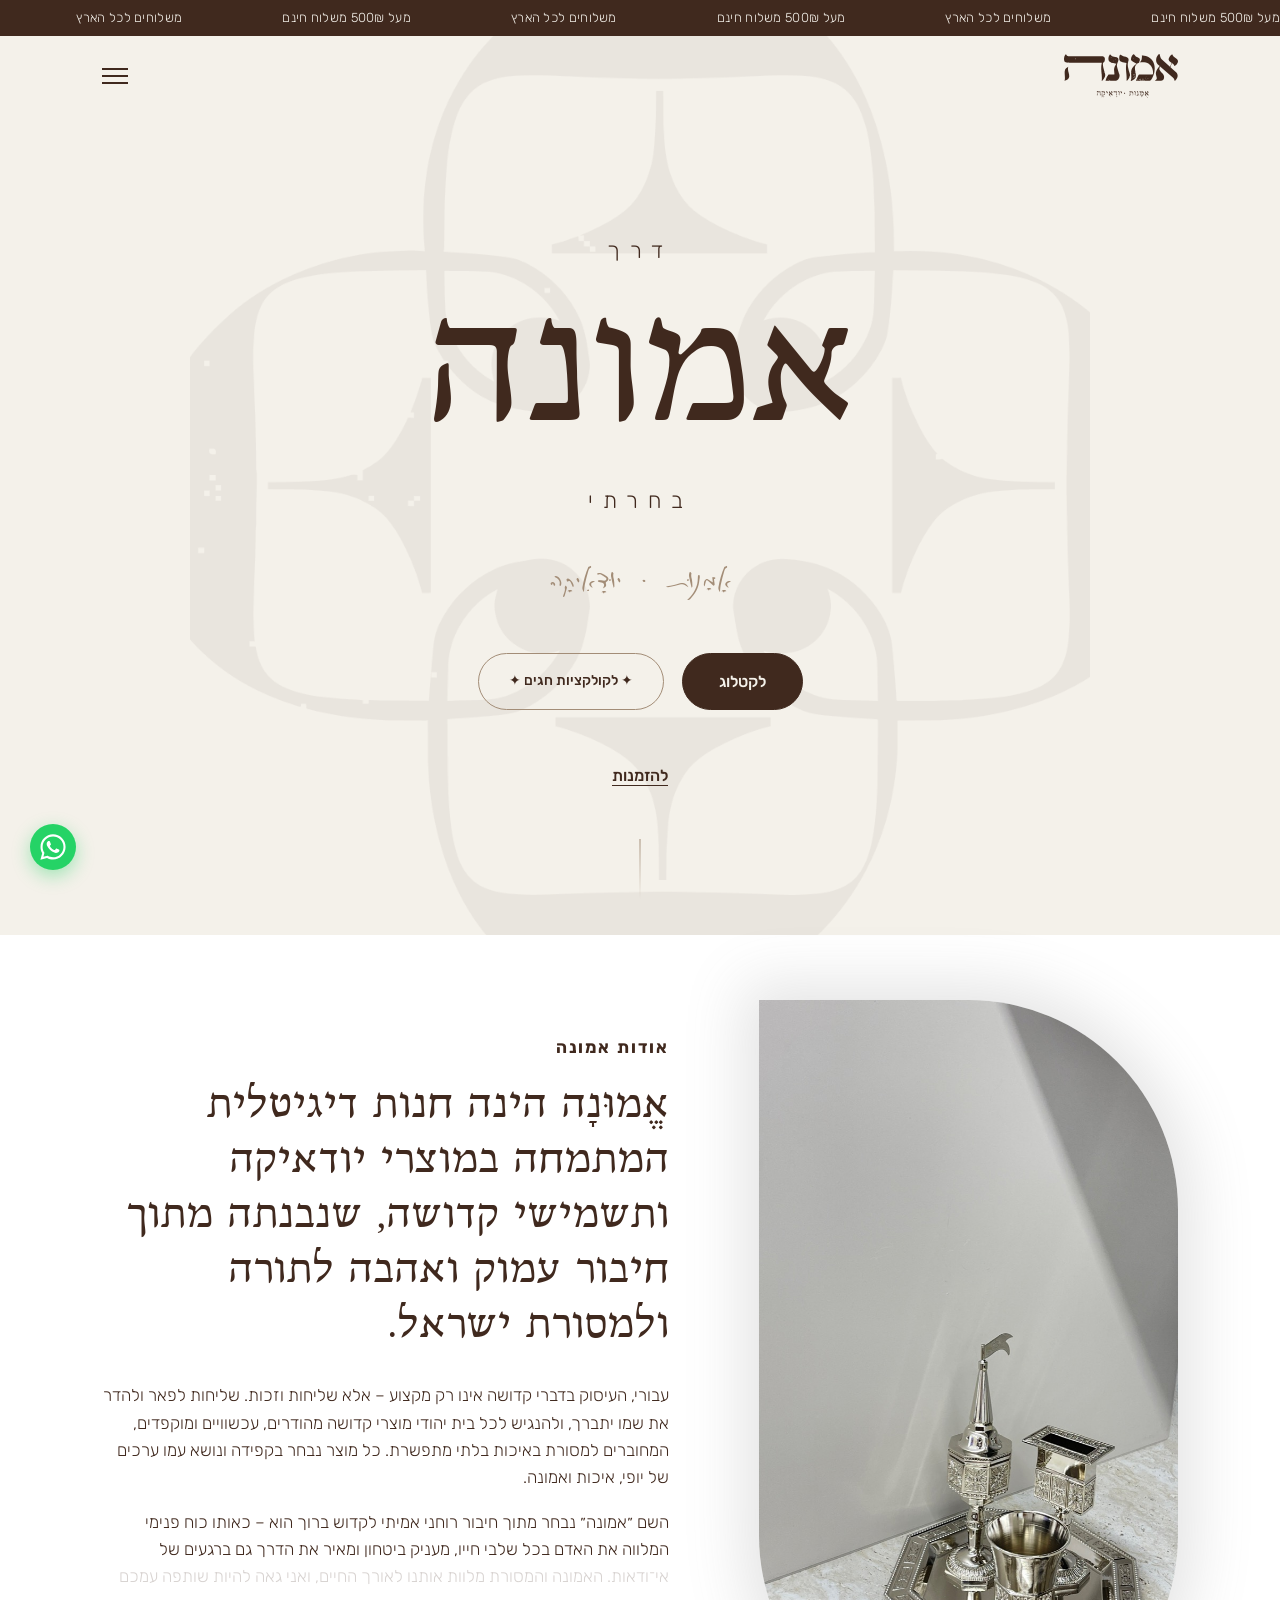
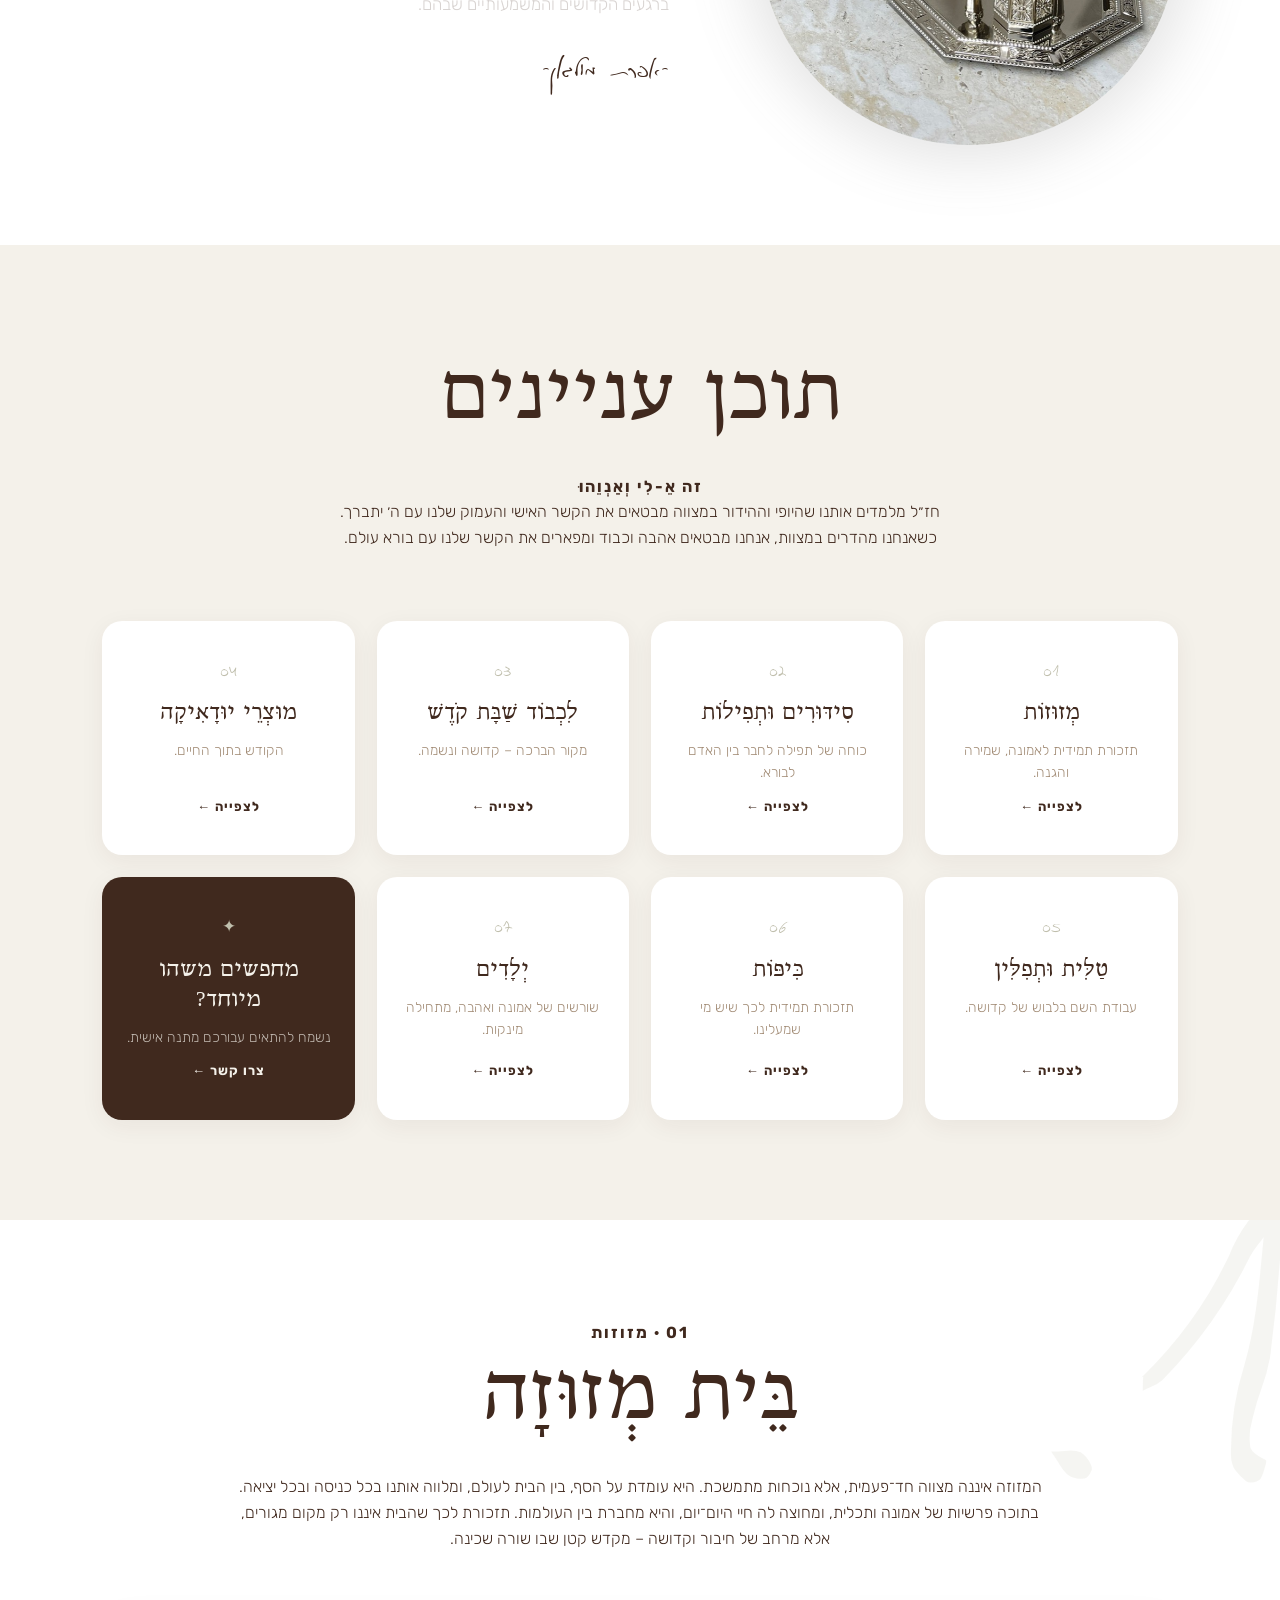
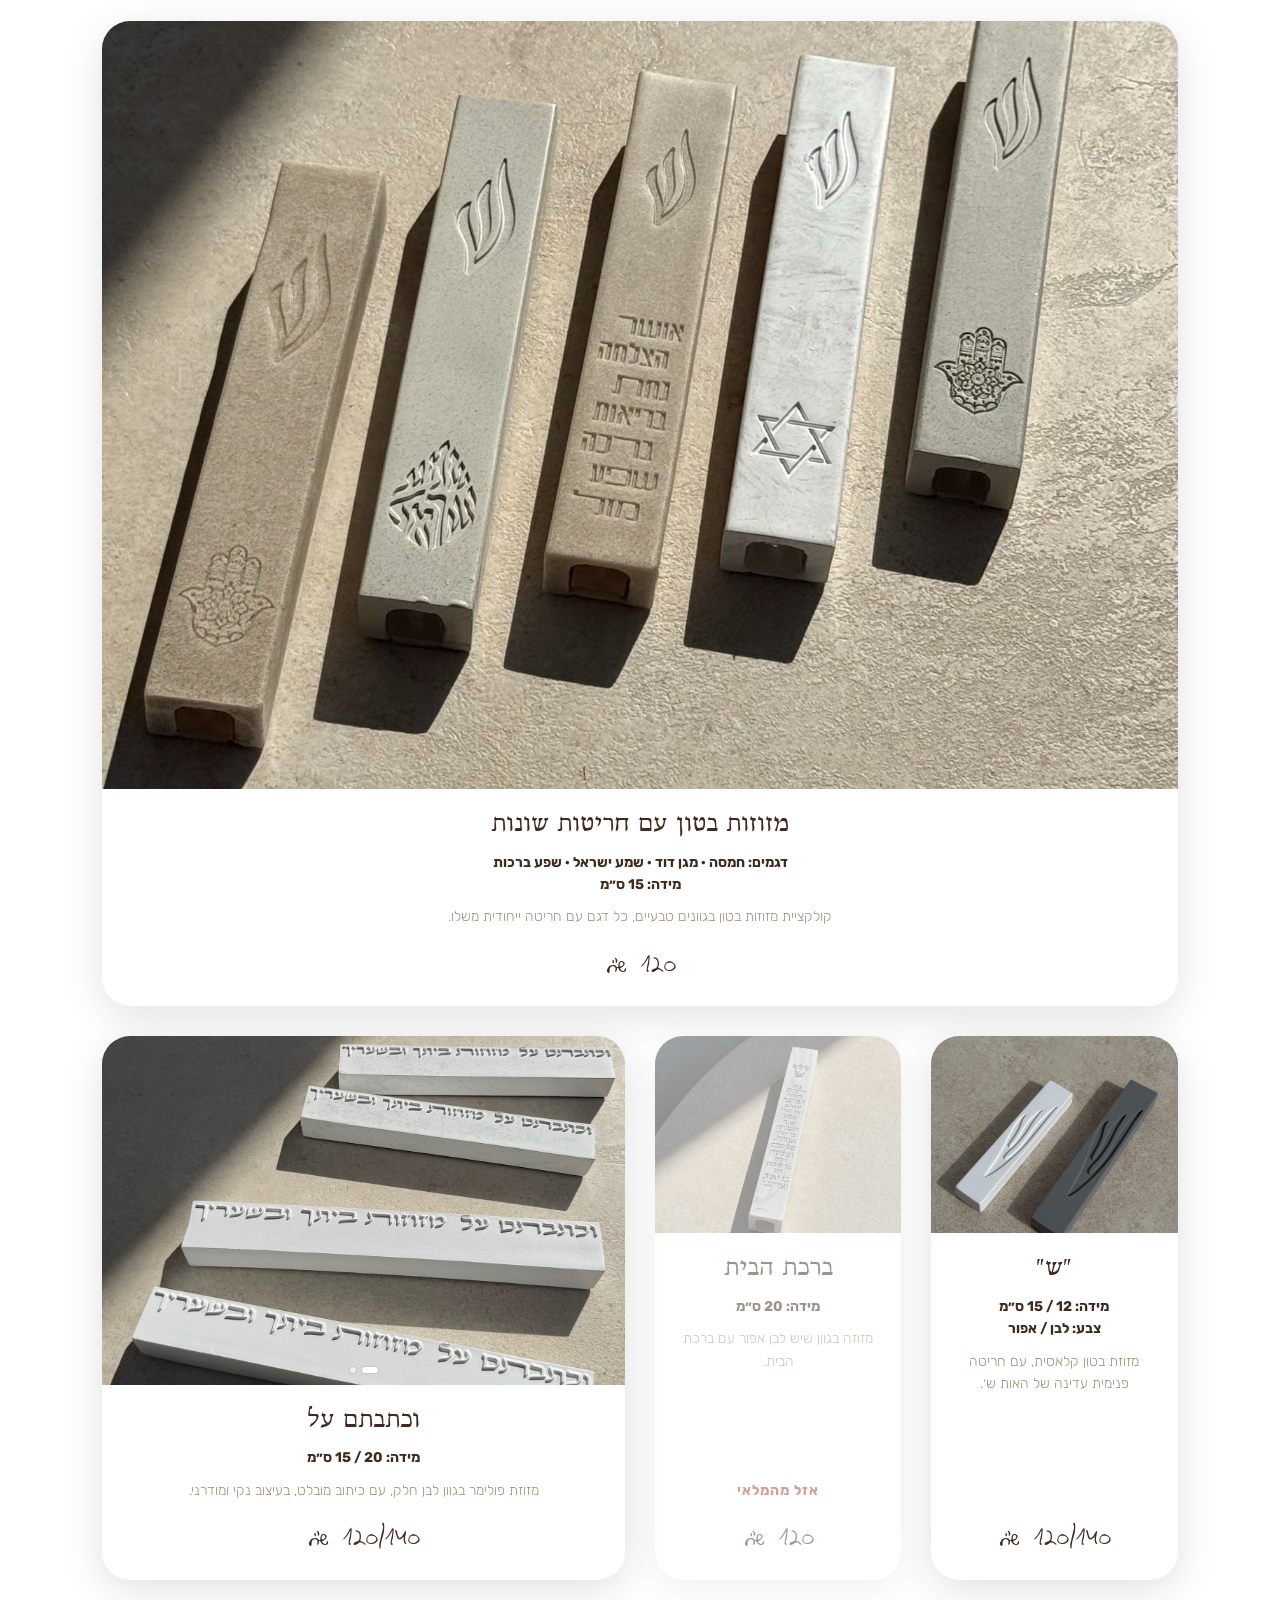
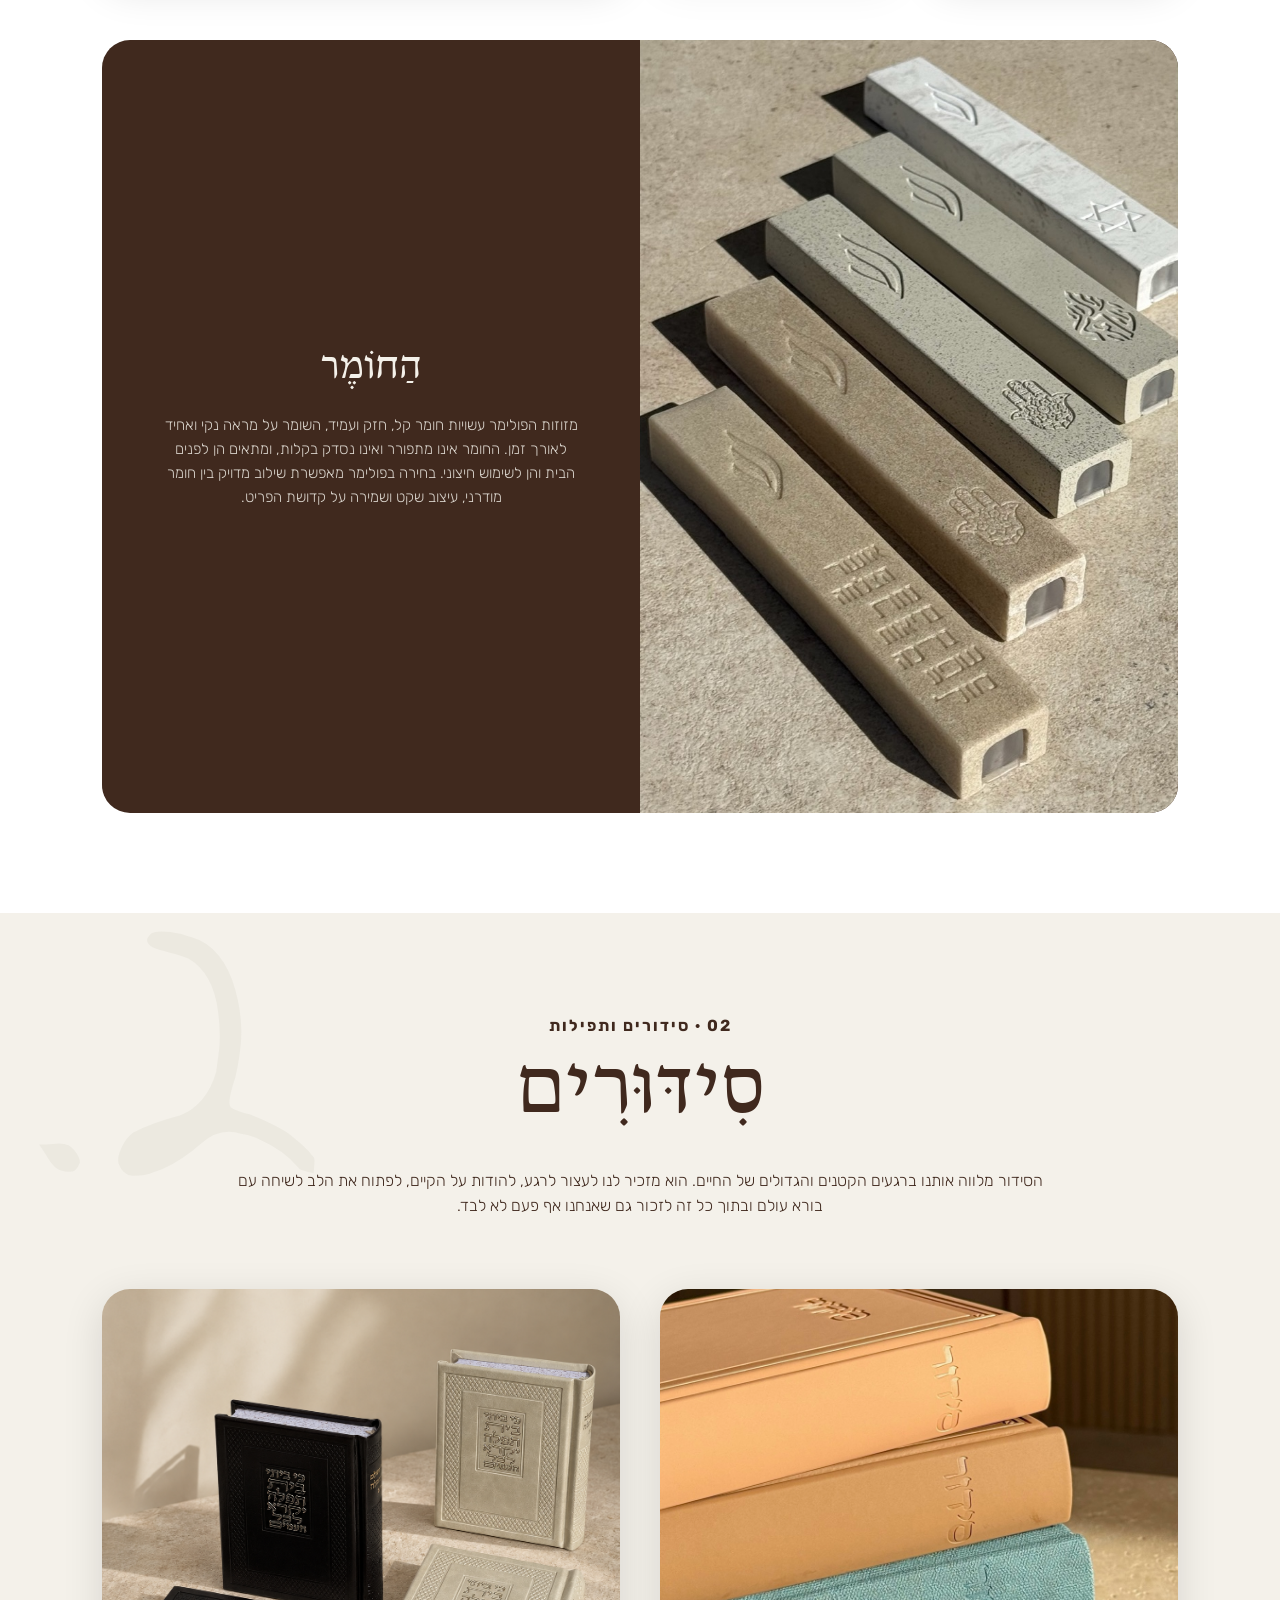
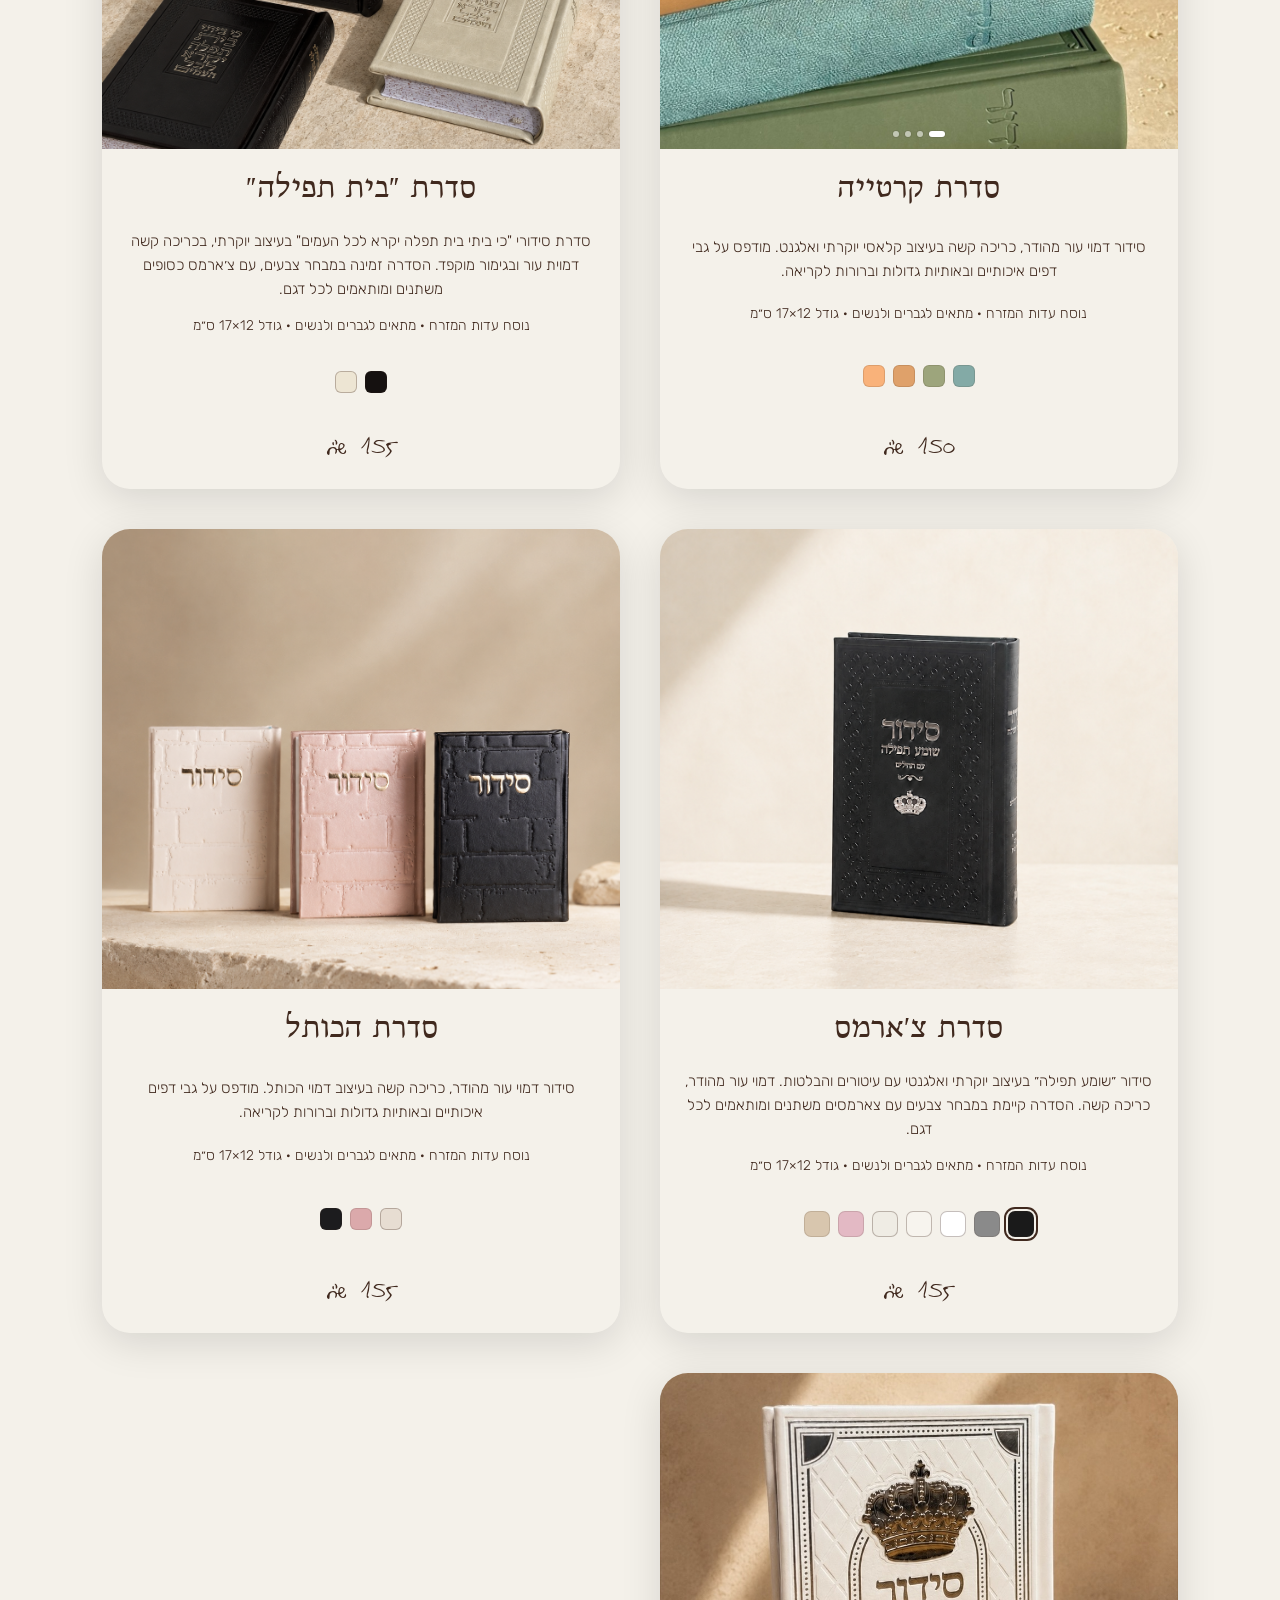
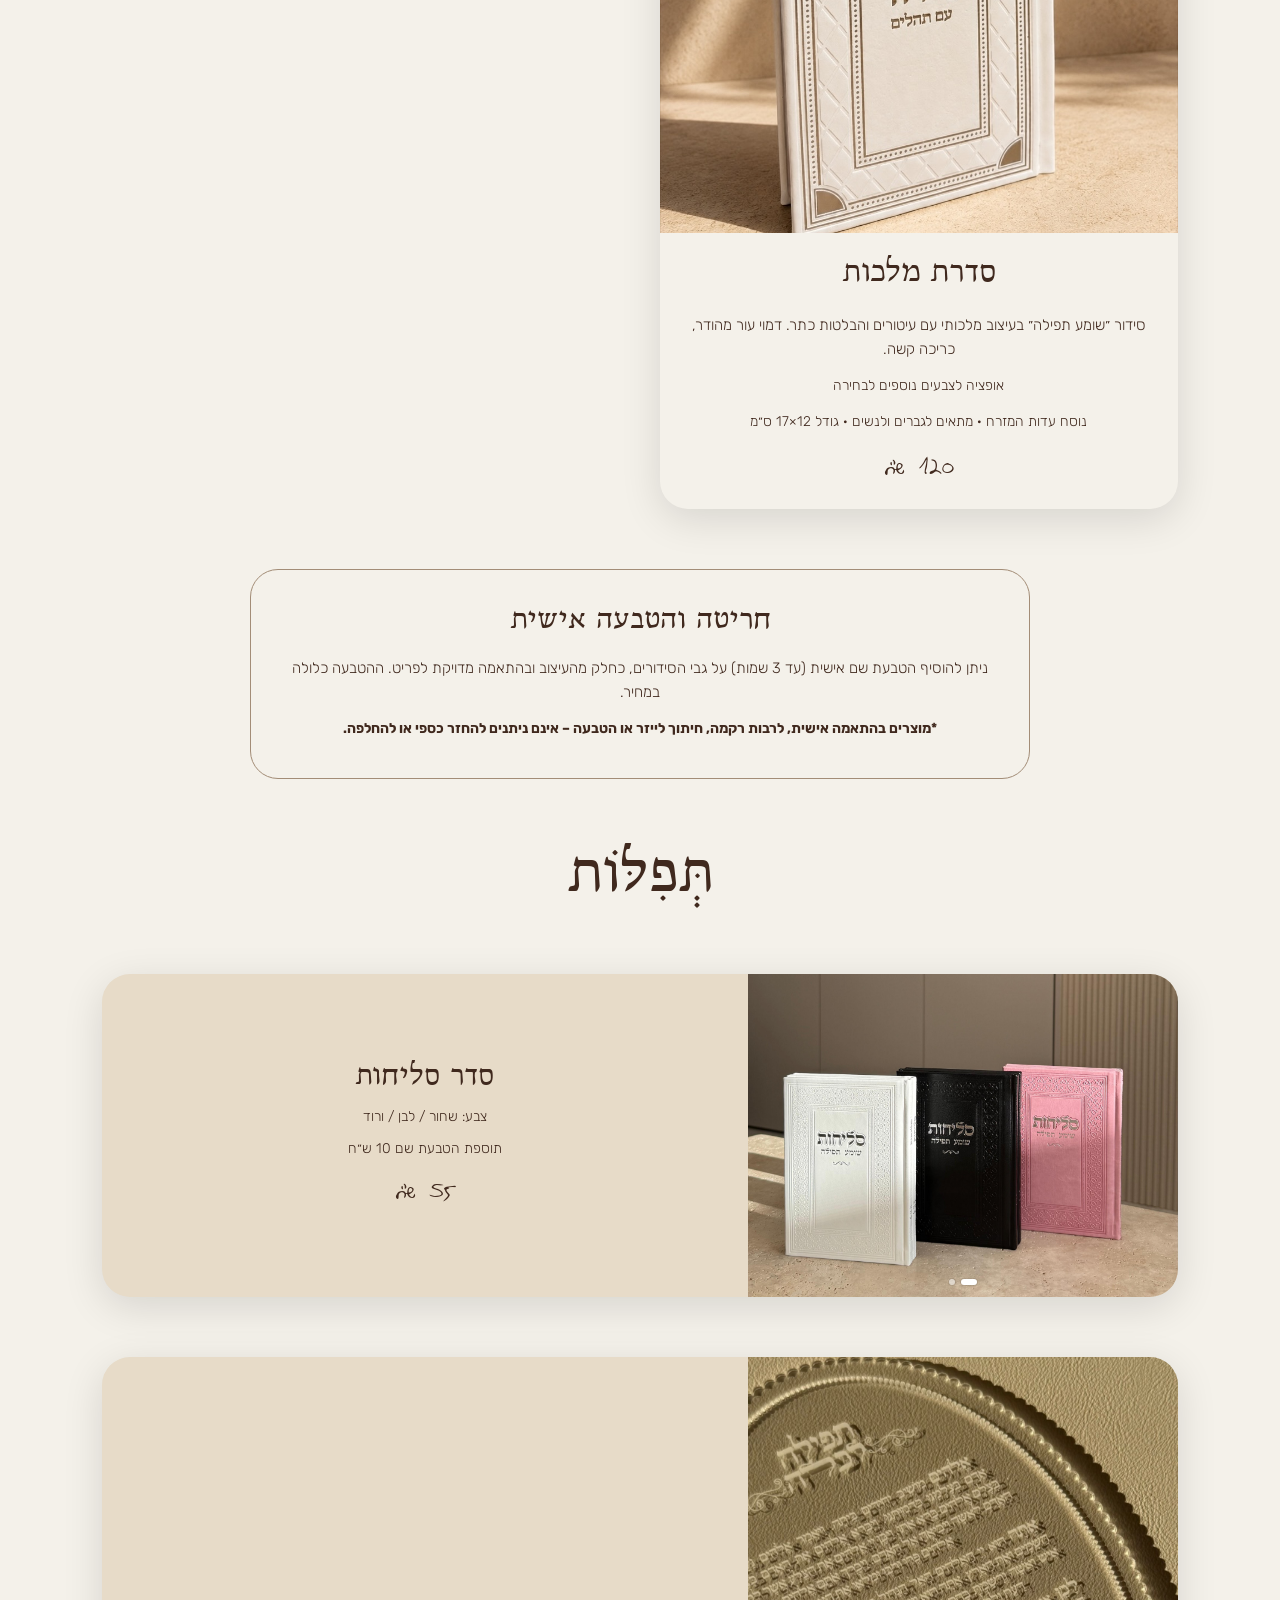
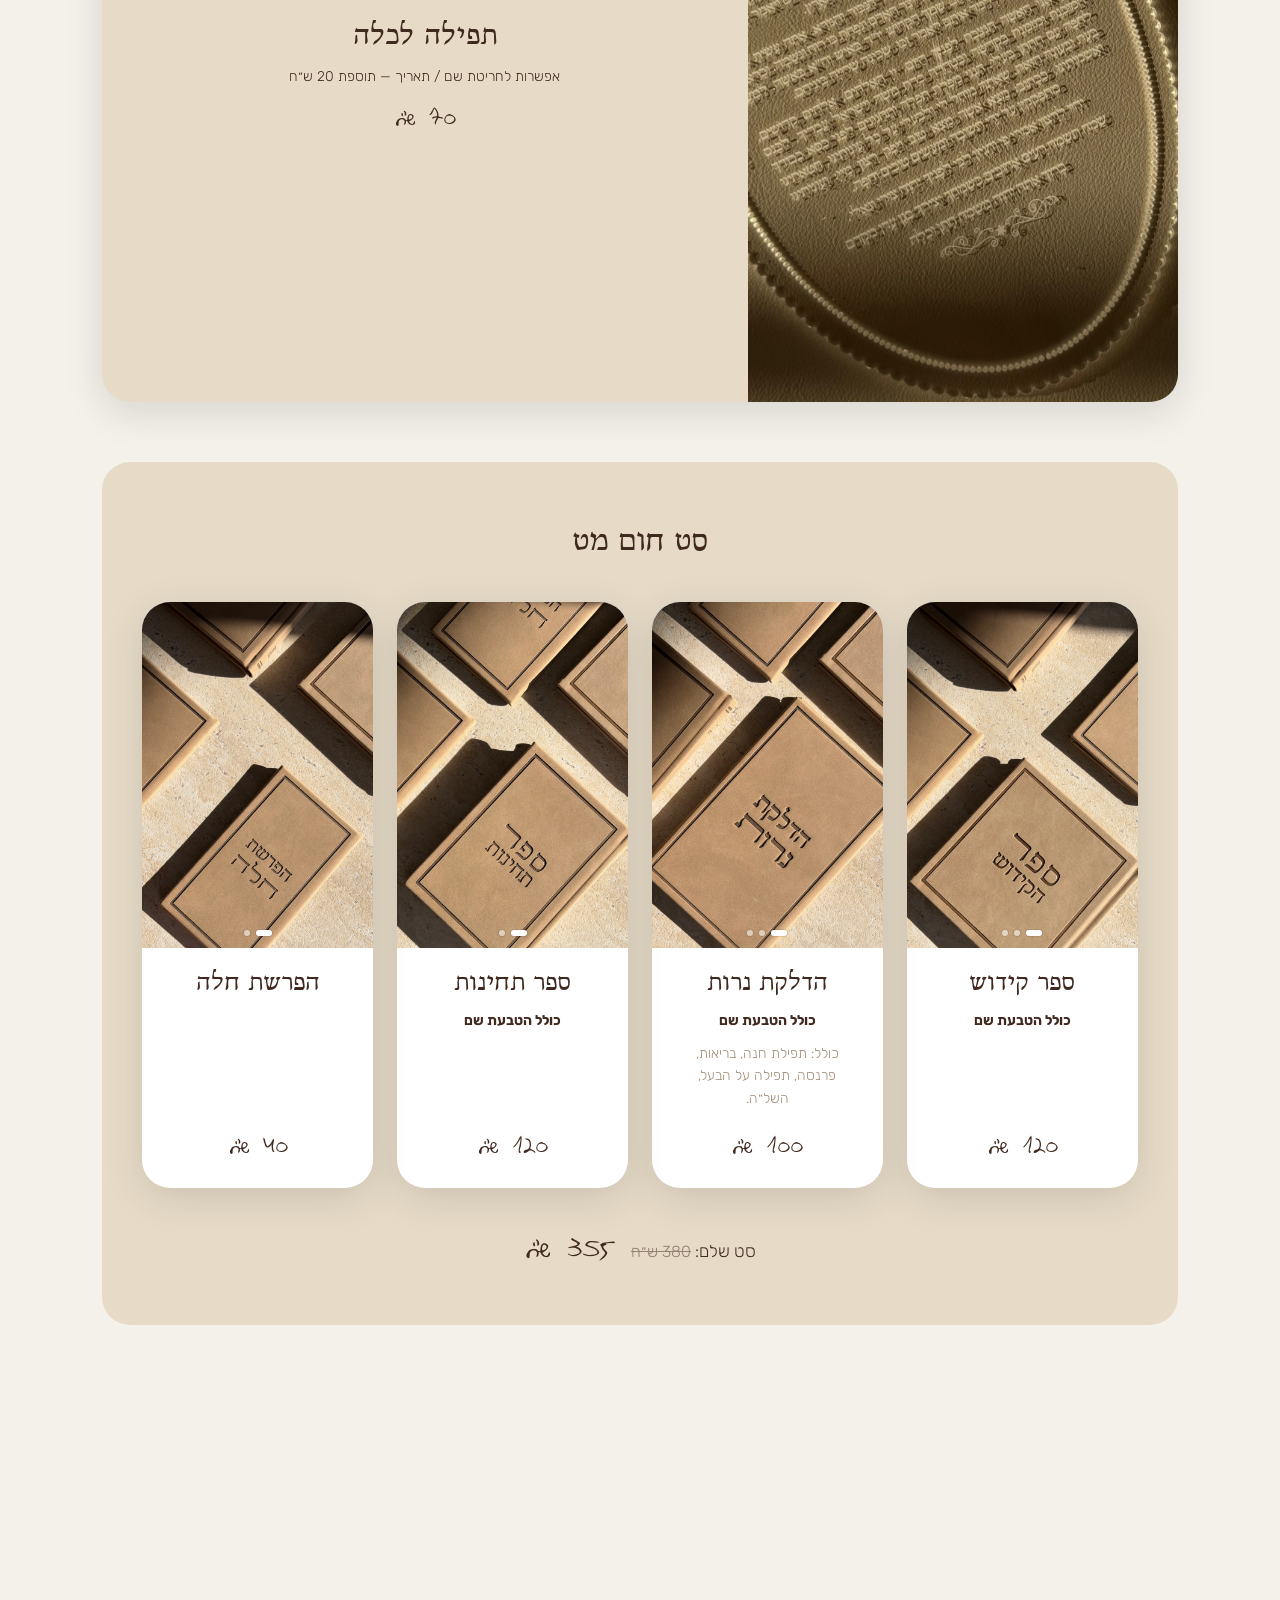
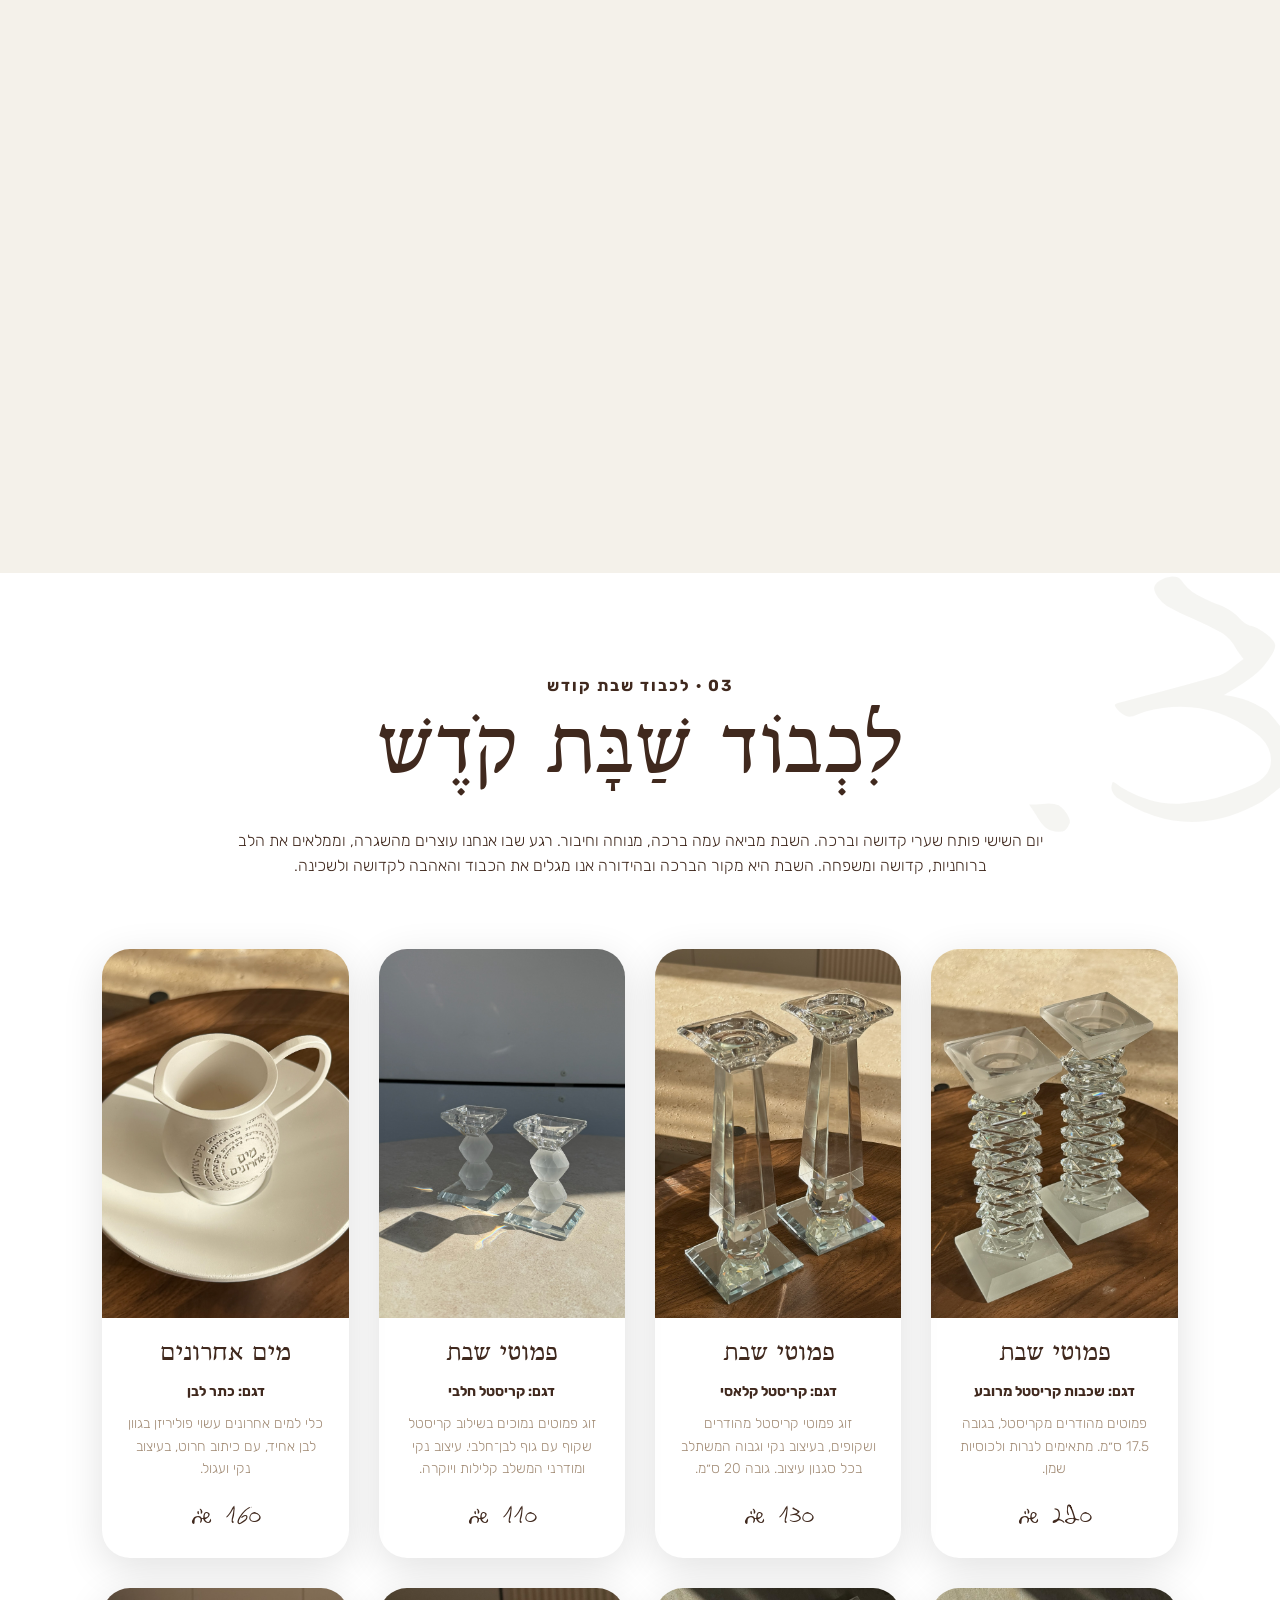
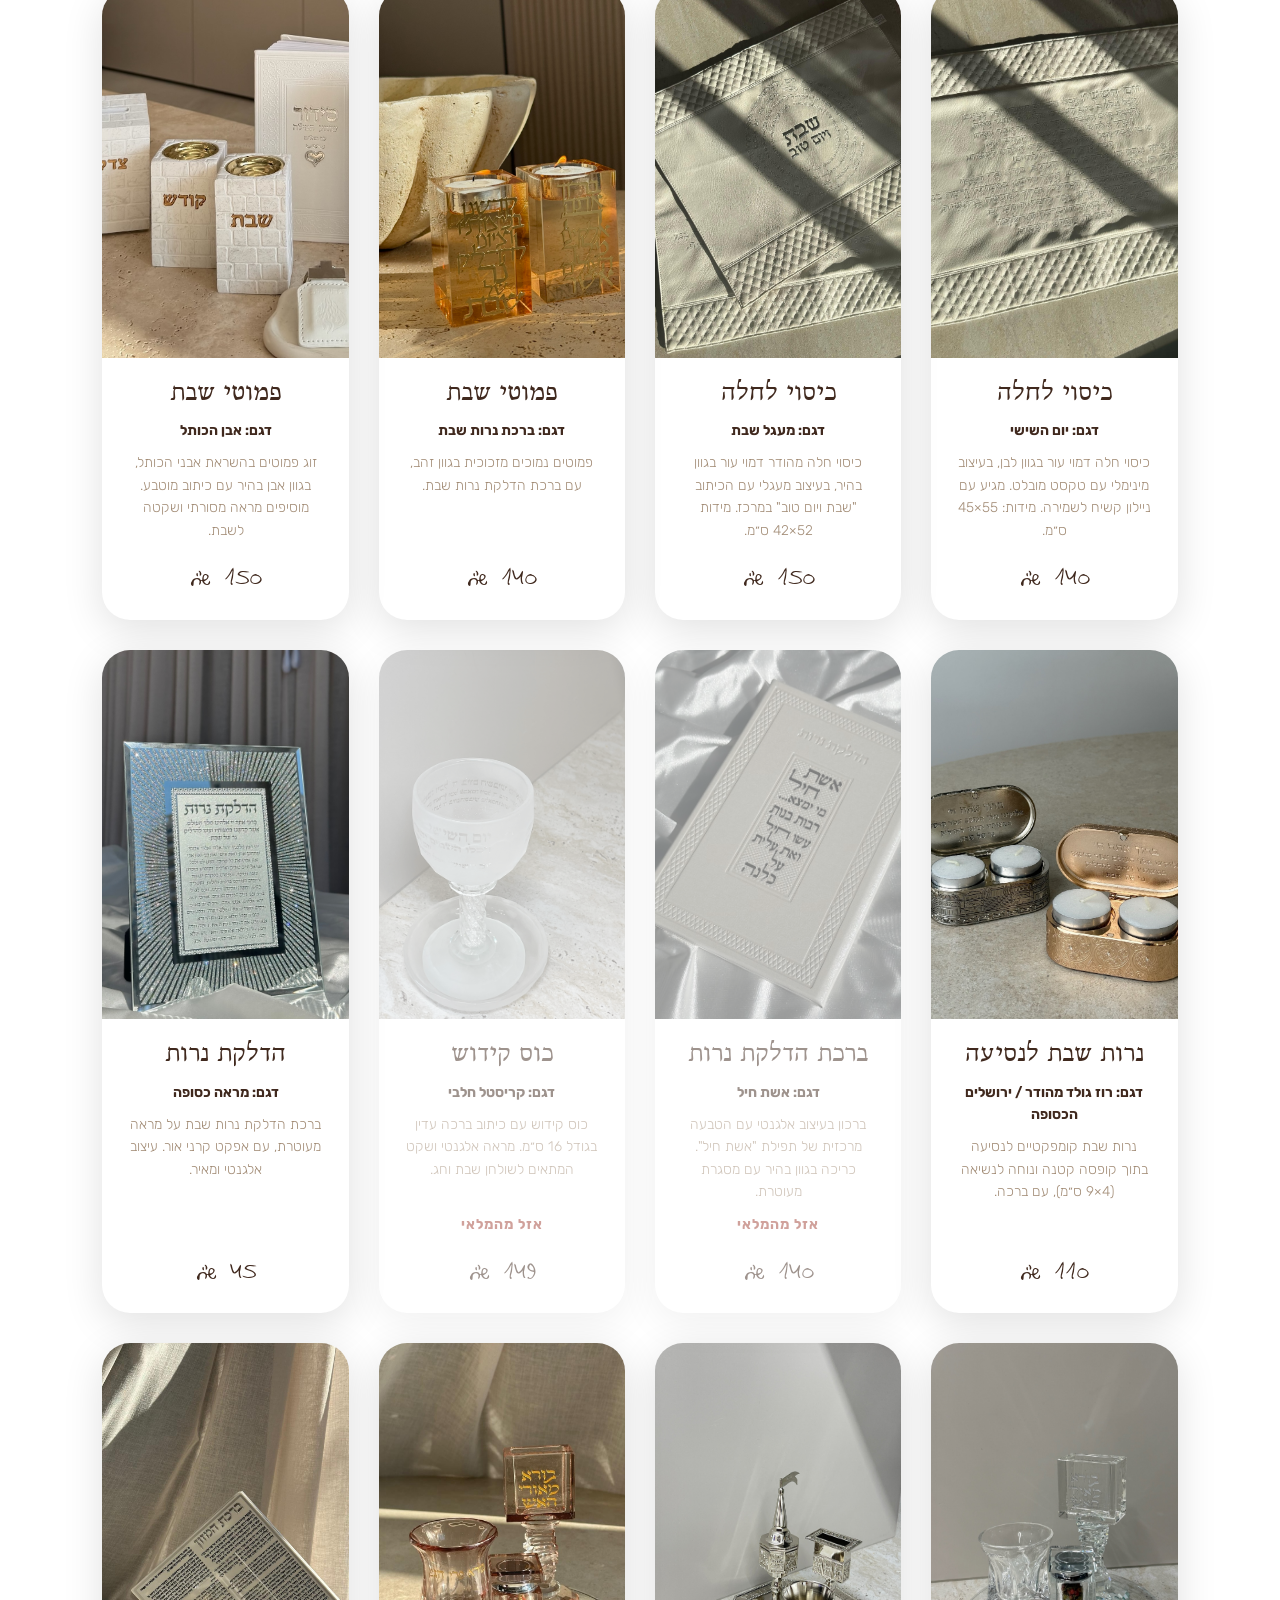
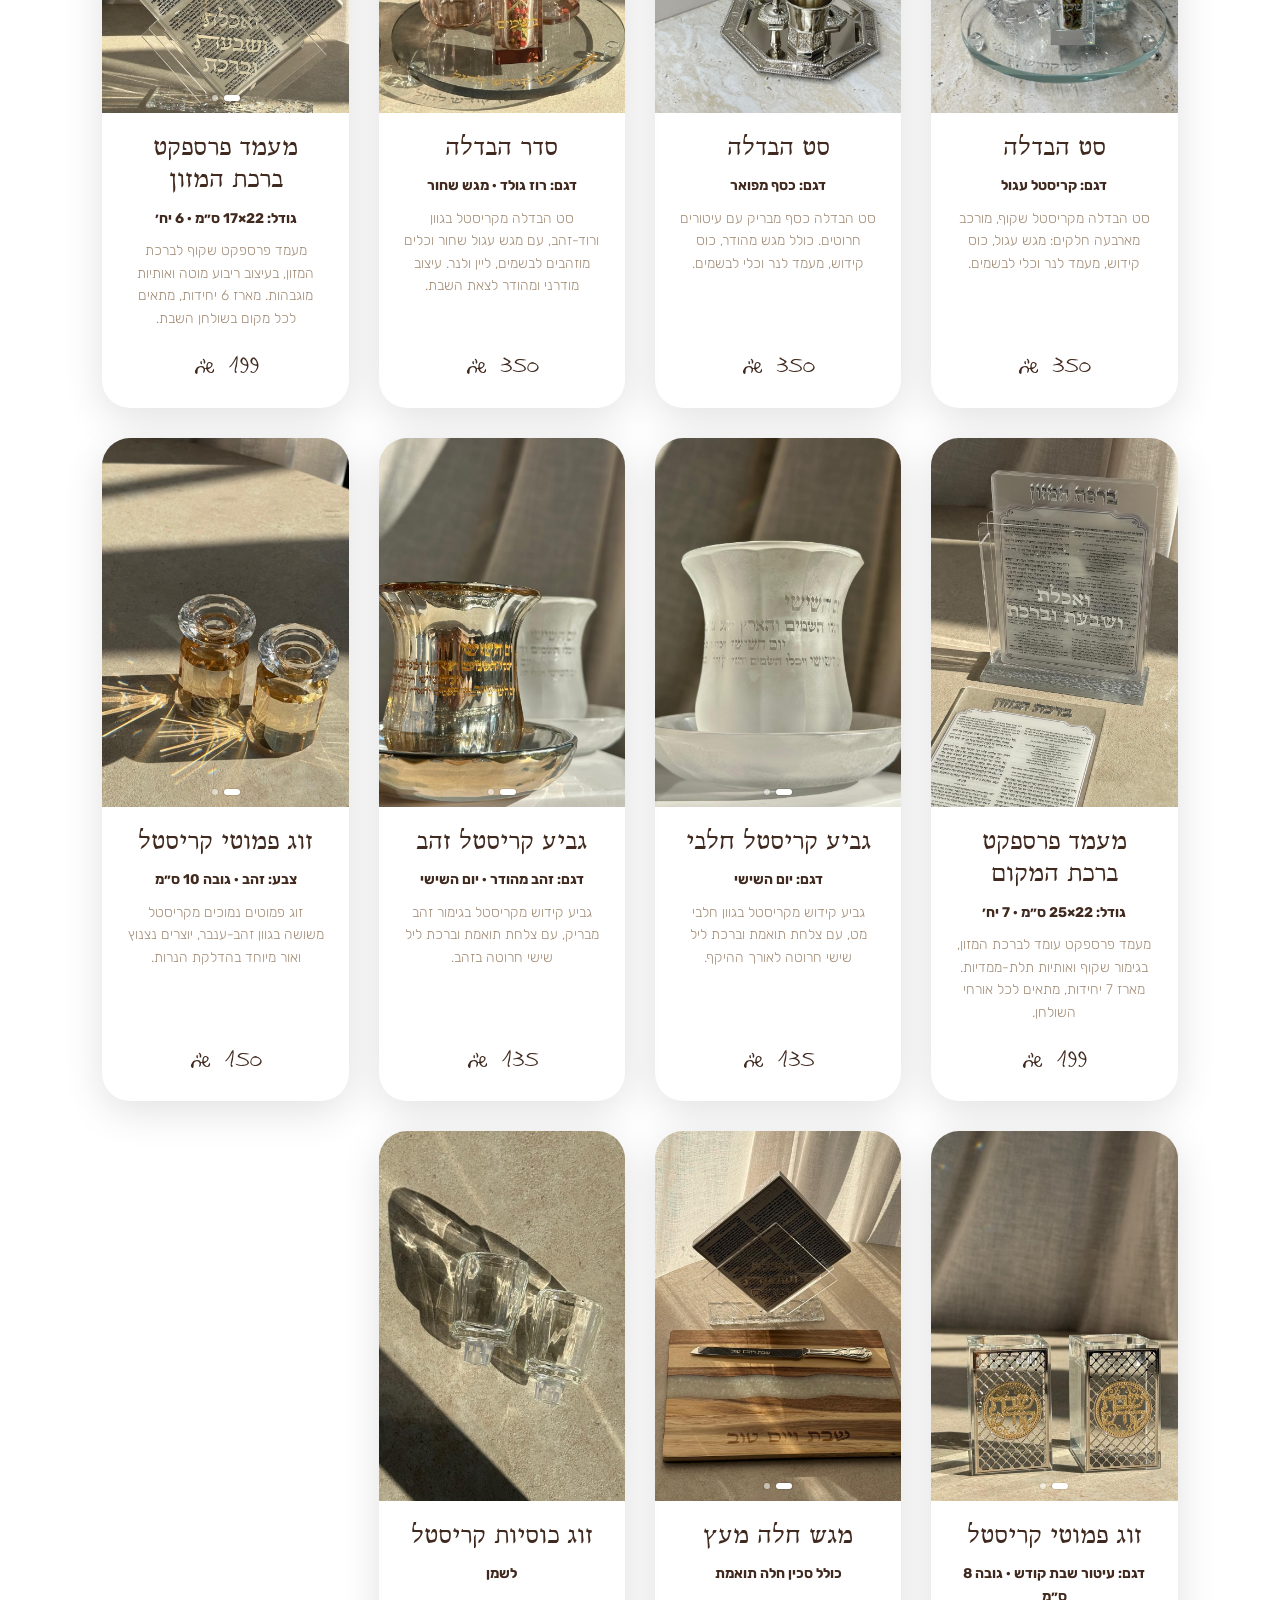
==== index.html @ 08243019 "Add customer reviews and refresh catalog media" ====
<!DOCTYPE html>
<html lang="he" dir="rtl">
<head>
<meta charset="UTF-8">
<meta name="viewport" content="width=device-width, initial-scale=1.0">
<title>אמונה | אָמָנוּת יוּדָאִיקָה</title>
<meta name="description" content="אמונה — חנות דיגיטלית המתמחה במוצרי יודאיקה ותשמישי קדושה. מזוזות, סידורים, כיפות, מוצרים לשבת קודש, טלית ותפילין ועוד.">
<link rel="icon" type="image/svg+xml" href="assets/img/favicon.svg">
<link rel="preconnect" href="https://fonts.googleapis.com">
<link rel="preload" href="assets/fonts/HadasimCLM-Regular.ttf" as="font" type="font/ttf" crossorigin>
<link rel="preload" href="assets/fonts/FtPilKahol.ttf" as="font" type="font/ttf" crossorigin>
<link rel="stylesheet" href="assets/css/style.css?v=79">
</head>
<body>

<a class="whatsapp-float" href="https://wa.me/972544996314?text=%D7%A9%D7%9C%D7%95%D7%9D%2C%20%D7%90%D7%A9%D7%9E%D7%97%20%D7%9C%D7%A9%D7%9E%D7%95%D7%A2%20%D7%A2%D7%95%D7%93%20%D7%A2%D7%9C%20%D7%94%D7%A7%D7%98%D7%9C%D7%95%D7%92%20%D7%A9%D7%9C%20%D7%90%D7%9E%D7%95%D7%A0%D7%94" target="_blank" rel="noopener" aria-label="שיחה בוואטסאפ עם אפרת">
  <svg viewBox="327 10 786 790" width="26" height="26" fill="#ffffff" aria-hidden="true">
    <path fill-rule="evenodd" d="M 991.027344 132.410156 C 919.105469 60.414062 823.464844 20.6875 721.554688 20.6875 C 511.570312 20.6875 340.664062 191.558594 340.585938 401.617188 C 340.585938 468.746094 358.113281 534.320312 391.449219 592.0625 L 337.394531 789.460938 L 539.355469 736.472656 C 595.007812 766.84375 657.652344 782.808594 721.402344 782.847656 L 721.554688 782.847656 C 931.496094 782.847656 1102.441406 611.941406 1102.480469 401.921875 C 1102.480469 300.121094 1062.945312 204.445312 990.988281 132.410156 Z M 721.554688 718.53125 L 721.4375 718.53125 C 664.648438 718.53125 608.882812 703.25 560.265625 674.398438 L 548.707031 667.515625 L 428.855469 698.953125 L 460.824219 582.101562 L 453.296875 570.128906 C 421.59375 519.722656 404.867188 461.449219 404.90625 401.617188 C 404.980469 227.0625 547.035156 85.007812 721.667969 85.007812 C 806.246094 85.007812 885.730469 118.003906 945.523438 177.871094 C 1005.320312 237.703125 1038.199219 317.265625 1038.160156 401.882812 C 1038.085938 576.476562 896.03125 718.53125 721.515625 718.53125 Z M 895.234375 481.40625 C 885.730469 476.652344 838.9375 453.617188 830.195312 450.460938 C 821.449219 447.269531 815.140625 445.710938 808.792969 455.214844 C 802.445312 464.753906 784.199219 486.195312 778.648438 492.542969 C 773.097656 498.890625 767.546875 499.6875 758.007812 494.898438 C 748.503906 490.148438 717.828125 480.074219 681.449219 447.648438 C 653.167969 422.410156 634.046875 391.238281 628.496094 381.699219 C 622.949219 372.15625 627.925781 367.023438 632.679688 362.273438 C 636.9375 358.015625 642.183594 351.136719 646.972656 345.585938 C 651.722656 340.035156 653.320312 336.042969 656.476562 329.695312 C 659.667969 323.347656 658.070312 317.796875 655.675781 313.007812 C 653.28125 308.257812 634.273438 261.386719 626.332031 242.34375 C 618.613281 223.792969 610.746094 226.300781 604.929688 225.996094 C 599.378906 225.730469 593.03125 225.65625 586.683594 225.65625 C 580.335938 225.65625 570.035156 228.011719 561.289062 237.550781 C 552.546875 247.09375 527.992188 270.128906 527.992188 316.960938 C 527.992188 363.792969 562.089844 409.066406 566.878906 415.453125 C 571.628906 421.800781 634.007812 517.9375 729.496094 559.179688 C 752.191406 568.988281 769.941406 574.839844 783.78125 579.25 C 806.585938 586.511719 827.34375 585.484375 843.726562 583.015625 C 862.011719 580.277344 900.023438 559.976562 907.96875 537.742188 C 915.914062 515.503906 915.914062 496.457031 913.519531 492.46875 C 911.121094 488.476562 904.773438 486.117188 895.273438 481.328125 Z M 895.234375 481.40625 "/>
  </svg>
</a>
<button class="to-top" id="toTop" aria-label="חזרה למעלה">↑</button>

<!-- ================= PROMO BAR ================= -->
<div class="promo-bar" aria-label="מידע על משלוחים">
  <div class="promo-track" aria-hidden="true">
    <div class="promo-set">
      <span class="promo-item">מעל 500₪ משלוח חינם</span>
      <span class="promo-item">משלוחים לכל הארץ</span>
      <span class="promo-item">מעל 500₪ משלוח חינם</span>
      <span class="promo-item">משלוחים לכל הארץ</span>
    </div>
    <div class="promo-set">
      <span class="promo-item">מעל 500₪ משלוח חינם</span>
      <span class="promo-item">משלוחים לכל הארץ</span>
      <span class="promo-item">מעל 500₪ משלוח חינם</span>
      <span class="promo-item">משלוחים לכל הארץ</span>
    </div>
  </div>
</div>

<!-- ================= HEADER ================= -->
<header class="site-header" id="siteHeader">
  <div class="container">
    <a href="#hero" class="logo"><img src="assets/img/logo.svg" alt="אמונה - אמנות יודאיקה"></a>

    <nav class="main-nav" id="mainNav">
      <ul>
        <li><a href="#about" class="nav-link">אודות</a></li>
        <li><a href="#mezuzot" class="nav-link">מזוזות</a></li>
        <li><a href="#siddurim" class="nav-link">סידורים</a></li>
        <li><a href="#shabbat" class="nav-link">שבת קודש</a></li>
        <li><a href="#judaica" class="nav-link">יודאיקה</a></li>
        <li><a href="#tallit" class="nav-link">טלית ותפילין</a></li>
        <li><a href="#kippot" class="nav-link">כיפות</a></li>
        <li><a href="#kids" class="nav-link">ילדים</a></li>
        <li class="nav-sep" aria-hidden="true"></li>
        <li><a href="holidays.html" class="nav-link">קולקציות חגים</a></li>
        <li class="nav-sep" aria-hidden="true"></li>
        <li><a href="#reviews" class="nav-link">ביקורות</a></li>
      </ul>
    </nav>

    <div class="header-cta">
      <a href="#contact" class="btn btn-outline">צרו קשר</a>
      <button class="nav-toggle" id="navToggle" aria-label="תפריט">
        <span></span><span></span><span></span>
      </button>
    </div>
  </div>
</header>

<!-- ================= HERO ================= -->
<section class="hero" id="hero">
  <img src="assets/img/cover_pattern.png" alt="" class="hero-pattern">
  <div class="hero-inner container reveal in-view">
    <div class="hero-word-top">דרך</div>
    <h1 class="hero-title">אמונה</h1>
    <div class="hero-word-bottom">בחרתי</div>
    <p class="hero-tagline">אָמָנוּת · יוּדָאִיקָה</p>
    <div class="hero-actions">
      <a href="#categories" class="btn btn-primary">לקטלוג</a>
      <a href="holidays.html" class="btn btn-holiday">✦ לקולקציות חגים ✦</a>
    </div>
    <div class="hero-actions-holiday">
      <a href="#contact" class="btn btn-outline">להזמנות</a>
    </div>
  </div>
  <div class="scroll-cue"></div>
</section>

<!-- ================= ABOUT ================= -->
<section class="about" id="about">
  <div class="container">
    <div class="about-photo reveal">
      <img src="assets/img/about_photo.png" alt="סט הבדלה מהודר של אמונה, כסף על שיש">
    </div>
    <div class="about-text reveal">
      <p class="eyebrow">אודות אמונה</p>
      <h2>אֱמוּנָה הינה חנות דיגיטלית המתמחה במוצרי יודאיקה ותשמישי קדושה, שנבנתה מתוך חיבור עמוק ואהבה לתורה ולמסורת ישראל.</h2>
      <p>עבורי, העיסוק בדברי קדושה אינו רק מקצוע – אלא שליחות וזכות. שליחות לפאר ולהדר את שמו יתברך, ולהנגיש לכל בית יהודי מוצרי קדושה מהודרים, עכשוויים ומוקפדים, המחוברים למסורת באיכות בלתי מתפשרת. כל מוצר נבחר בקפידה ונושא עמו ערכים של יופי, איכות ואמונה.</p>
      <p>השם ״אמונה״ נבחר מתוך חיבור רוחני אמיתי לקדוש ברוך הוא – כאותו כוח פנימי המלווה את האדם בכל שלבי חייו, מעניק ביטחון ומאיר את הדרך גם ברגעים של אי־ודאות. האמונה והמסורת מלוות אותנו לאורך החיים, ואני גאה להיות שותפה עמכם ברגעים הקדושים והמשמעותיים שבהם.</p>
      <p class="about-signature">-אפרת מוליאן-</p>
    </div>
  </div>
</section>

<!-- ================= CATEGORY INDEX ================= -->
<section class="cat-index" id="categories">
  <div class="container">
    <div class="cat-header reveal">
      <h2>תוכן עניינים</h2>
      <p class="eyebrow">זה אֵ-לִי וְאַנְוֵהוּ</p>
      <p>חז״ל מלמדים אותנו שהיופי וההידור במצווה מבטאים את הקשר האישי והעמוק שלנו עם ה׳ יתברך.</p>
      <p>כשאנחנו מהדרים במצוות, אנחנו מבטאים אהבה וכבוד ומפארים את הקשר שלנו עם בורא עולם.</p>
    </div>
    <div class="cat-grid">
      <a href="#mezuzot" class="cat-card reveal">
        <span class="cat-num">01</span>
        <h3>מְזוּזוֹת</h3>
        <p>תזכורת תמידית לאמונה, שמירה והגנה.</p>
        <span class="go">לצפייה ←</span>
      </a>
      <a href="#siddurim" class="cat-card reveal">
        <span class="cat-num">02</span>
        <h3>סִידּוּרִים וּתְפִילוֹת</h3>
        <p>כוחה של תפילה לחבר בין האדם לבורא.</p>
        <span class="go">לצפייה ←</span>
      </a>
      <a href="#shabbat" class="cat-card reveal">
        <span class="cat-num">03</span>
        <h3>לִכְבוֹד שַׁבָּת קֹדֶשׁ</h3>
        <p>מקור הברכה – קדושה ונשמה.</p>
        <span class="go">לצפייה ←</span>
      </a>
      <a href="#judaica" class="cat-card reveal">
        <span class="cat-num">04</span>
        <h3>מוּצְרֵי יוּדָאִיקָה</h3>
        <p>הקודש בתוך החיים.</p>
        <span class="go">לצפייה ←</span>
      </a>
      <a href="#tallit" class="cat-card reveal">
        <span class="cat-num">05</span>
        <h3>טַלִּית וּתְפִלִּין</h3>
        <p>עבודת השם בלבוש של קדושה.</p>
        <span class="go">לצפייה ←</span>
      </a>
      <a href="#kippot" class="cat-card reveal">
        <span class="cat-num">06</span>
        <h3>כִּיפּוֹת</h3>
        <p>תזכורת תמידית לכך שיש מי שמעלינו.</p>
        <span class="go">לצפייה ←</span>
      </a>
      <a href="#kids" class="cat-card reveal">
        <span class="cat-num">07</span>
        <h3>יְלָדִים</h3>
        <p>שורשים של אמונה ואהבה, מתחילה מינקות.</p>
        <span class="go">לצפייה ←</span>
      </a>
      <a href="#contact" class="cat-card reveal" style="background:var(--brown-1); color:var(--cream);">
        <span class="cat-num" style="color:var(--sage);">✦</span>
        <h3 style="color:var(--cream);">מחפשים משהו מיוחד?</h3>
        <p style="color:rgba(244,241,234,.7);">נשמח להתאים עבורכם מתנה אישית.</p>
        <span class="go">צרו קשר ←</span>
      </a>
    </div>
  </div>
</section>

<!-- ================= 01 MEZUZOT ================= -->
<section class="category-section" id="mezuzot">
  <span class="cat-watermark right">1.</span>
  <div class="container">
    <div class="cat-header reveal">
      <p class="eyebrow">01 · מזוזות</p>
      <h2>בֵּית מְזוּזָה</h2>
      <p>המזוזה איננה מצווה חד־פעמית, אלא נוכחות מתמשכת. היא עומדת על הסף, בין הבית לעולם, ומלווה אותנו בכל כניסה ובכל יציאה. בתוכה פרשיות של אמונה ותכלית, ומחוצה לה חיי היום־יום, והיא מחברת בין העולמות. תזכורת לכך שהבית איננו רק מקום מגורים, אלא מרחב של חיבור וקדושה – מקדש קטן שבו שורה שכינה.</p>
    </div>

    <div class="product-grid reveal">
      <article class="product-card mezuzah-collection" style="grid-column: 1 / -1;">
        <div class="pc-img"><img src="assets/img/mezuzah_collection_1.jpg" alt="מזוזות בטון עם חריטות שונות"></div>
        <div class="pc-body">
          <h3>מזוזות בטון עם חריטות שונות</h3>
          <p class="pc-meta">דגמים: חמסה · מגן דוד · שמע ישראל · שפע ברכות<br>מידה: 15 ס״מ</p>
          <p class="pc-desc">קולקציית מזוזות בטון בגוונים טבעיים, כל דגם עם חריטה ייחודית משלו.</p>
          <p class="price pc-price">120 ש״ח</p>
        </div>
      </article>
      <article class="product-card">
        <div class="pc-img"><img src="assets/img/mezuzah_1.jpg" alt="מזוזת שין לבן / אפור"></div>
        <div class="pc-body">
          <h3>״ש״</h3>
          <p class="pc-meta">מידה: 12 / 15 ס״מ<br>צבע: לבן / אפור</p>
          <p class="pc-desc">מזוזת בטון קלאסית, עם חריטה פנימית עדינה של האות ש׳.</p>
          <p class="price pc-price">120/140 ש״ח</p>
        </div>
      </article>
      <article class="product-card">
        <div class="pc-img"><img src="assets/img/mezuzah_6.jpg" alt="מזוזת ברכת הבית"></div>
        <div class="pc-body">
          <h3>ברכת הבית</h3>
          <p class="pc-meta">מידה: 20 ס״מ</p>
          <p class="pc-desc">מזוזה בגוון שיש לבן אפור עם ברכת הבית.</p>
          <p class="out-of-stock">אזל מהמלאי</p>
          <p class="price pc-price">120 ש״ח</p>
        </div>
      </article>
      <article class="product-card pc-wide">
        <div class="pc-img pc-img-swipe" style="aspect-ratio: 6 / 4;">
          <div class="pc-img-track">
            <img src="assets/img/mezuzah_7.jpg" alt="מזוזת וכתבתם על">
            <img src="assets/img/mezuzah_7_focus.jpg" alt="מזוזת וכתבתם על תקריב">
          </div>
          <span class="pc-img-dots"><span class="dot active"></span><span class="dot"></span></span>
        </div>
        <div class="pc-body">
          <h3>וכתבתם על</h3>
          <p class="pc-meta">מידה: 20 / 15 ס״מ</p>
          <p class="pc-desc">מזוזת פולימר בגוון לבן חלק, עם כיתוב מובלט, בעיצוב נקי ומודרני.</p>
          <p class="price pc-price">120/140 ש״ח</p>
        </div>
      </article>
    </div>

    <div class="material-strip reveal">
      <img src="assets/img/mezuzah_material.jpg" alt="חומר הפולימר של מזוזות אמונה">
      <div class="ms-text">
        <h3>הַחוֹמֶר</h3>
        <p>מזוזות הפולימר עשויות חומר קל, חזק ועמיד, השומר על מראה נקי ואחיד לאורך זמן. החומר אינו מתפורר ואינו נסדק בקלות, ומתאים הן לפנים הבית והן לשימוש חיצוני. בחירה בפולימר מאפשרת שילוב מדויק בין חומר מודרני, עיצוב שקט ושמירה על קדושת הפריט.</p>
      </div>
    </div>
  </div>
</section>

<!-- ================= 02 SIDDURIM ================= -->
<section class="category-section" id="siddurim">
  <span class="cat-watermark left">2.</span>
  <div class="container">
    <div class="cat-header reveal">
      <p class="eyebrow">02 · סידורים ותפילות</p>
      <h2>סִידּוּרִים</h2>
      <p>הסידור מלווה אותנו ברגעים הקטנים והגדולים של החיים. הוא מזכיר לנו לעצור לרגע, להודות על הקיים, לפתוח את הלב לשיחה עם בורא עולם ובתוך כל זה לזכור גם שאנחנו אף פעם לא לבד.</p>
    </div>

    <div class="product-grid full-bleed reveal">
      <article class="pc-full">
        <div class="pc-img-full pc-img-swipe">
          <div class="pc-img-track">
            <img src="assets/img/siddur_1.jpg" alt="סידור סדרת קרטייה">
            <img src="assets/img/siddur_1_2.jpg" alt="סידור סדרת קרטייה בשלל צבעים">
            <img src="assets/img/siddur_1_3.jpg" alt="סידור סדרת קרטייה תקריב">
            <img src="assets/img/siddur_1_4.jpg" alt="סידור סדרת קרטייה עומד">
          </div>
          <span class="pc-img-dots"><span class="dot active"></span><span class="dot"></span><span class="dot"></span><span class="dot"></span></span>
        </div>
        <div class="pc-body">
          <h3>סדרת קרטייה</h3>
          <p class="pc-desc">סידור דמוי עור מהודר, כריכה קשה בעיצוב קלאסי יוקרתי ואלגנט. מודפס על גבי דפים איכותיים ובאותיות גדולות וברורות לקריאה.</p>
          <p class="pc-meta">נוסח עדות המזרח · מתאים לגברים ולנשים · גודל 12×17 ס״מ</p>
          <div class="color-dots">
            <span style="background:#83aaa6"></span>
            <span style="background:#9da57c"></span>
            <span style="background:#dfa16a"></span>
            <span style="background:#f9b27a"></span>
          </div>
          <p class="price pc-price">150 ש״ח</p>
        </div>
      </article>
      <article class="pc-full">
        <div class="pc-img-full"><img src="assets/img/siddur_2.jpg" alt="סידור סדרת בית תפלה"></div>
        <div class="pc-body">
          <h3>סדרת ״בית תפילה״</h3>
          <p class="pc-desc">סדרת סידורי "כי ביתי בית תפלה יקרא לכל העמים" בעיצוב יוקרתי, בכריכה קשה דמוית עור ובגימור מוקפד. הסדרה זמינה במבחר צבעים, עם צ׳ארמס כסופים משתנים ומותאמים לכל דגם.</p>
          <p class="pc-meta">נוסח עדות המזרח · מתאים לגברים ולנשים · גודל 12×17 ס״מ</p>
          <div class="color-dots">
            <span style="background:#151110"></span>
            <span style="background:#ede5d3; border-color:rgba(64,41,30,0.3)"></span>
          </div>
          <p class="price pc-price">155 ש״ח</p>
        </div>
      </article>
      <article class="pc-full">
        <div class="pc-img-full"><img src="assets/img/siddur_charms_black.jpg" alt="סידור סדרת צארמס" id="charmsMainImg"></div>
        <div class="pc-body">
          <h3>סדרת צ׳ארמס</h3>
          <p class="pc-desc">סידור ״שומע תפילה״ בעיצוב יוקרתי ואלגנטי עם עיטורים והבלטות. דמוי עור מהודר, כריכה קשה. הסדרה קיימת במבחר צבעים עם צארמסים משתנים ומותאמים לכל דגם.</p>
          <p class="pc-meta">נוסח עדות המזרח · מתאים לגברים ולנשים · גודל 12×17 ס״מ</p>
          <div class="color-dots" id="charmsColorDots">
            <button type="button" class="color-swatch active" style="background:#1a1a1a" title="שחור" data-img="assets/img/siddur_charms_black.jpg" aria-label="שחור"></button>
            <button type="button" class="color-swatch" style="background:#8a8a8a" title="אפור" data-img="assets/img/siddur_charms_gray.jpg" aria-label="אפור"></button>
            <button type="button" class="color-swatch" style="background:#fff; border-color:rgba(64,41,30,0.3)" title="לבן - פנינה" data-img="assets/img/siddur_charms_white-pearl.jpg" aria-label="לבן פנינה"></button>
            <button type="button" class="color-swatch" style="background:#f7f4ee; border-color:rgba(64,41,30,0.3)" title="לבן - האש שלי" data-img="assets/img/siddur_charms_white-esh.jpg" aria-label="לבן האש שלי"></button>
            <button type="button" class="color-swatch" style="background:#efece4; border-color:rgba(64,41,30,0.3)" title="לבן - מגן דוד" data-img="assets/img/siddur_charms_white-magen.jpg" aria-label="לבן מגן דוד"></button>
            <button type="button" class="color-swatch" style="background:#e3b9c4" title="ורוד" data-img="assets/img/siddur_charms_pink.jpg" aria-label="ורוד"></button>
            <button type="button" class="color-swatch" style="background:#d8c6ae" title="ניוד" data-img="assets/img/siddur_charms_nude.jpg" aria-label="ניוד"></button>
          </div>
          <p class="price pc-price">155 ש״ח</p>
        </div>
      </article>
      <article class="pc-full">
        <div class="pc-img-full"><img src="assets/img/siddur_kotel.png" alt="סידור סדרת הכותל"></div>
        <div class="pc-body">
          <h3>סדרת הכותל</h3>
          <p class="pc-desc">סידור דמוי עור מהודר, כריכה קשה בעיצוב דמוי הכותל. מודפס על גבי דפים איכותיים ובאותיות גדולות וברורות לקריאה.</p>
          <p class="pc-meta">נוסח עדות המזרח · מתאים לגברים ולנשים · גודל 12×17 ס״מ</p>
          <div class="color-dots">
            <span style="background:#e7ddd2; border-color:rgba(64,41,30,0.3)"></span>
            <span style="background:#dba9ab"></span>
            <span style="background:#1c1c1e"></span>
          </div>
          <p class="price pc-price">155 ש״ח</p>
        </div>
      </article>
      <article class="pc-full">
        <div class="pc-img-full"><img src="assets/img/siddur_malchut.jpg" alt="סידור סדרת מלכות"></div>
        <div class="pc-body">
          <h3>סדרת מלכות</h3>
          <p class="pc-desc">סידור ״שומע תפילה״ בעיצוב מלכותי עם עיטורים והבלטות כתר. דמוי עור מהודר, כריכה קשה.</p>
          <p class="pc-meta">אופציה לצבעים נוספים לבחירה</p>
          <p class="pc-meta">נוסח עדות המזרח · מתאים לגברים ולנשים · גודל 12×17 ס״מ</p>
          <p class="price pc-price">120 ש״ח</p>
        </div>
      </article>
    </div>

    <div class="embroidery-note reveal">
      <h3>חריטה והטבעה אישית</h3>
      <p>ניתן להוסיף הטבעת שם אישית (עד 3 שמות) על גבי הסידורים, כחלק מהעיצוב ובהתאמה מדויקת לפריט. ההטבעה כלולה במחיר.</p>
      <p class="warn">*מוצרים בהתאמה אישית, לרבות רקמה, חיתוך לייזר או הטבעה – אינם ניתנים להחזר כספי או להחלפה.</p>
    </div>

    <div class="section-divider-heading reveal">
      <h2>תְּפִלּוֹת</h2>
    </div>

    <div class="bride-prayer reveal">
      <div class="bride-prayer-img selichot-img pc-img-swipe">
        <div class="pc-img-track">
          <img src="assets/img/selichot_1.jpg" alt="סדר סליחות בגוונים לבן, שחור וורוד">
          <img src="assets/img/selichot_2.jpg" alt="סדר סליחות שומע תפילה">
        </div>
        <span class="pc-img-dots"><span class="dot active"></span><span class="dot"></span></span>
      </div>
      <div class="bride-prayer-body">
        <h3>סדר סליחות</h3>
        <p class="pc-meta">צבע: שחור / לבן / ורוד</p>
        <p class="pc-meta">תוספת הטבעת שם 10 ש״ח</p>
        <p class="price">55 ש״ח</p>
      </div>
    </div>

    <div class="bride-prayer reveal">
      <div class="bride-prayer-img"><img src="assets/img/siddur_tefila_lekala.jpg" alt="תפילה לכלה"></div>
      <div class="bride-prayer-body">
        <h3>תפילה לכלה</h3>
        <p class="pc-meta">אפשרות לחריטת שם / תאריך — תוספת 20 ש״ח</p>
        <p class="price">70 ש״ח</p>
      </div>
    </div>

    <div class="shabbat-set reveal">
      <div class="shabbat-set-inner">
        <h3>סט חום מט</h3>
      </div>
      <div class="product-grid shabbat-set-grid">
        <article class="product-card">
          <div class="pc-img pc-img-swipe">
            <div class="pc-img-track">
              <img src="assets/img/shabbat_set_kiddush_0.jpg" alt="ספר קידוש לצד שאר ספרי הסט">
              <img src="assets/img/shabbat_set_kiddush_1.jpg" alt="ספר קידוש בכריכת עור חום">
              <img src="assets/img/shabbat_set_kiddush_2.jpg" alt="ספר קידוש פתוח">
            </div>
            <span class="pc-img-dots"><span class="dot active"></span><span class="dot"></span><span class="dot"></span></span>
          </div>
          <div class="pc-body">
            <h3>ספר קידוש</h3>
            <p class="pc-meta">כולל הטבעת שם</p>
            <p class="price pc-price">120 ש״ח</p>
          </div>
        </article>
        <article class="product-card">
          <div class="pc-img pc-img-swipe">
            <div class="pc-img-track">
              <img src="assets/img/shabbat_set_candles_0.jpg" alt="ספר הדלקת נרות לצד שאר ספרי הסט">
              <img src="assets/img/shabbat_set_candles_1.jpg" alt="ספר הדלקת נרות בכריכת עור חום">
              <img src="assets/img/shabbat_set_candles_2.jpg" alt="ספר הדלקת נרות פתוח">
            </div>
            <span class="pc-img-dots"><span class="dot active"></span><span class="dot"></span><span class="dot"></span></span>
          </div>
          <div class="pc-body">
            <h3>הדלקת נרות</h3>
            <p class="pc-meta">כולל הטבעת שם</p>
            <p class="pc-desc">כולל: תפילת חנה, בריאות, פרנסה, תפילה על הבעל, השל״ה.</p>
            <p class="price pc-price">100 ש״ח</p>
          </div>
        </article>
        <article class="product-card">
          <div class="pc-img pc-img-swipe">
            <div class="pc-img-track">
              <img src="assets/img/shabbat_set_tchinot_1.jpg" alt="ספר תחינות בכריכת עור חום">
              <img src="assets/img/shabbat_set_tchinot_2.jpg" alt="ספר תחינות פתוח">
            </div>
            <span class="pc-img-dots"><span class="dot active"></span><span class="dot"></span></span>
          </div>
          <div class="pc-body">
            <h3>ספר תחינות</h3>
            <p class="pc-meta">כולל הטבעת שם</p>
            <p class="price pc-price">120 ש״ח</p>
          </div>
        </article>
        <article class="product-card">
          <div class="pc-img pc-img-swipe">
            <div class="pc-img-track">
              <img src="assets/img/shabbat_set_challah_1.jpg" alt="ספר הפרשת חלה בכריכת עור חום">
              <img src="assets/img/shabbat_set_challah_2.jpg" alt="ספר הפרשת חלה פתוח">
            </div>
            <span class="pc-img-dots"><span class="dot active"></span><span class="dot"></span></span>
          </div>
          <div class="pc-body">
            <h3>הפרשת חלה</h3>
            <p class="price pc-price">40 ש״ח</p>
          </div>
        </article>
      </div>
      <div class="shabbat-set-offer">
        <p>סט שלם: <span class="shabbat-set-was">380 ש״ח</span> <span class="price">355 ש״ח</span></p>
      </div>
    </div>

    <div class="shabbat-set prayer-books reveal">
      <div class="prayer-books-layout">
        <div class="prayer-books-gallery pc-img-swipe" aria-label="גלריית ספרי תפילה נוספים">
          <div class="pc-img-track">
            <img src="assets/img/prayer_books_1.jpg" alt="ספרי תפילה בגוון פז פנינה" loading="lazy" decoding="async">
            <img src="assets/img/prayer_books_2.jpg" alt="ספרי תפילה בגוון חום כהה" loading="lazy" decoding="async">
            <img src="assets/img/prayer_books_3.jpg" alt="ספרי תפילה בגוון פז פנינה - מבט נוסף" loading="lazy" decoding="async">
            <img src="assets/img/prayer_books_4.jpg" alt="ספרי תפילה בגווני חום כהה ופז פנינה" loading="lazy" decoding="async">
            <img src="assets/img/prayer_books_5.jpg" alt="מבחר ספרי תפילה בשני גוונים" loading="lazy" decoding="async">
          </div>
          <span class="pc-img-dots" aria-hidden="true">
            <span class="dot active"></span>
            <span class="dot"></span>
            <span class="dot"></span>
            <span class="dot"></span>
            <span class="dot"></span>
          </span>
        </div>

        <div class="prayer-books-details">
          <div class="prayer-books-heading">
            <h3>ספרי תפילה עור עתיק</h3>
            <p class="pc-meta">צבע: חום כהה / פז פנינה</p>
          </div>

          <div class="prayer-book-item">
            <div>
              <h4>תחינות האמהות</h4>
              <p class="pc-meta">גודל: 17×10 ס״מ</p>
            </div>
            <p class="price">85 ש״ח</p>
          </div>

          <div class="prayer-book-item">
            <div><h4>סדר הבדלה</h4></div>
            <p class="price">50 ש״ח</p>
          </div>

          <p class="prayer-books-note">תוספת הטבעת שם 15 ש״ח</p>
        </div>
      </div>
    </div>
  </div>
</section>

<!-- ================= 03 KIPPOT ================= -->
<!-- ================= 03 SHABBAT ================= -->
<section class="category-section" id="shabbat">
  <span class="cat-watermark right">3.</span>
  <div class="container">
    <div class="cat-header reveal">
      <p class="eyebrow">03 · לכבוד שבת קודש</p>
      <h2>לִכְבוֹד שַׁבָּת קֹדֶשׁ</h2>
      <p>יום השישי פותח שערי קדושה וברכה. השבת מביאה עמה ברכה, מנוחה וחיבור. רגע שבו אנחנו עוצרים מהשגרה, וממלאים את הלב ברוחניות, קדושה ומשפחה. השבת היא מקור הברכה ובהידורה אנו מגלים את הכבוד והאהבה לקדושה ולשכינה.</p>
    </div>

    <div class="product-grid cols-3 reveal">
      <article class="product-card">
        <div class="pc-img"><img src="assets/img/shabbat_1.jpg" alt="פמוטי שבת שכבות קריסטל"></div>
        <div class="pc-body">
          <h3>פמוטי שבת</h3>
          <p class="pc-meta">דגם: שכבות קריסטל מרובע</p>
          <p class="pc-desc">פמוטים מהודרים מקריסטל, בגובה 17.5 ס״מ. מתאימים לנרות ולכוסיות שמן.</p>
          <p class="price pc-price">220 ש״ח</p>
        </div>
      </article>
      <article class="product-card">
        <div class="pc-img"><img src="assets/img/shabbat_2.jpg" alt="פמוטי שבת קריסטל קלאסי"></div>
        <div class="pc-body">
          <h3>פמוטי שבת</h3>
          <p class="pc-meta">דגם: קריסטל קלאסי</p>
          <p class="pc-desc">זוג פמוטי קריסטל מהודרים ושקופים, בעיצוב נקי וגבוה המשתלב בכל סגנון עיצוב. גובה 20 ס״מ.</p>
          <p class="price pc-price">130 ש״ח</p>
        </div>
      </article>
      <article class="product-card">
        <div class="pc-img"><img src="assets/img/shabbat_3.jpg" alt="פמוטי שבת קריסטל חלבי"></div>
        <div class="pc-body">
          <h3>פמוטי שבת</h3>
          <p class="pc-meta">דגם: קריסטל חלבי</p>
          <p class="pc-desc">זוג פמוטים נמוכים בשילוב קריסטל שקוף עם גוף לבן־חלבי. עיצוב נקי ומודרני המשלב קלילות ויוקרה.</p>
          <p class="price pc-price">110 ש״ח</p>
        </div>
      </article>
      <article class="product-card">
        <div class="pc-img"><img src="assets/img/shabbat_6.jpg" alt="כלי מים אחרונים כתר לבן"></div>
        <div class="pc-body">
          <h3>מים אחרונים</h3>
          <p class="pc-meta">דגם: כתר לבן</p>
          <p class="pc-desc">כלי למים אחרונים עשוי פוליריזן בגוון לבן אחיד, עם כיתוב חרוט, בעיצוב נקי ועגול.</p>
          <p class="price pc-price">160 ש״ח</p>
        </div>
      </article>
      <article class="product-card">
        <div class="pc-img"><img src="assets/img/shabbat_4.jpg" alt="כיסוי לחלה יום השישי"></div>
        <div class="pc-body">
          <h3>כיסוי לחלה</h3>
          <p class="pc-meta">דגם: יום השישי</p>
          <p class="pc-desc">כיסוי חלה דמוי עור בגוון לבן, בעיצוב מינימלי עם טקסט מובלט. מגיע עם ניילון קשיח לשמירה. מידות: 55×45 ס״מ.</p>
          <p class="price pc-price">140 ש״ח</p>
        </div>
      </article>
      <article class="product-card">
        <div class="pc-img"><img src="assets/img/shabbat_9.jpg" alt="כיסוי לחלה מעגל שבת"></div>
        <div class="pc-body">
          <h3>כיסוי לחלה</h3>
          <p class="pc-meta">דגם: מעגל שבת</p>
          <p class="pc-desc">כיסוי חלה מהודר דמוי עור בגוון בהיר, בעיצוב מעגלי עם הכיתוב "שבת ויום טוב" במרכז. מידות 52×42 ס״מ.</p>
          <p class="price pc-price">150 ש״ח</p>
        </div>
      </article>
      <article class="product-card">
        <div class="pc-img"><img src="assets/img/shabbat_5.jpg" alt="פמוטי שבת ברכת נרות"></div>
        <div class="pc-body">
          <h3>פמוטי שבת</h3>
          <p class="pc-meta">דגם: ברכת נרות שבת</p>
          <p class="pc-desc">פמוטים נמוכים מזכוכית בגוון זהב, עם ברכת הדלקת נרות שבת.</p>
          <p class="price pc-price">140 ש״ח</p>
        </div>
      </article>
      <article class="product-card">
        <div class="pc-img"><img src="assets/img/shabbat_7.jpg" alt="פמוטי שבת אבן הכותל"></div>
        <div class="pc-body">
          <h3>פמוטי שבת</h3>
          <p class="pc-meta">דגם: אבן הכותל</p>
          <p class="pc-desc">זוג פמוטים בהשראת אבני הכותל, בגוון אבן בהיר עם כיתוב מוטבע. מוסיפים מראה מסורתי ושקטה לשבת.</p>
          <p class="price pc-price">150 ש״ח</p>
        </div>
      </article>
      <article class="product-card">
        <div class="pc-img"><img src="assets/img/shabbat_8.jpg" alt="נרות שבת לנסיעה"></div>
        <div class="pc-body">
          <h3>נרות שבת לנסיעה</h3>
          <p class="pc-meta">דגם: רוז גולד מהודר / ירושלים הכסופה</p>
          <p class="pc-desc">נרות שבת קומפקטיים לנסיעה בתוך קופסה קטנה ונוחה לנשיאה (4×9 ס״מ), עם ברכה.</p>
          <p class="price pc-price">110 ש״ח</p>
        </div>
      </article>
      <article class="product-card">
        <div class="pc-img"><img src="assets/img/shabbat_10.jpg" alt="ברכת הדלקת נרות אשת חיל"></div>
        <div class="pc-body">
          <h3>ברכת הדלקת נרות</h3>
          <p class="pc-meta">דגם: אשת חיל</p>
          <p class="pc-desc">ברכון בעיצוב אלגנטי עם הטבעה מרכזית של תפילת "אשת חיל". כריכה בגוון בהיר עם מסגרת מעוטרת.</p>
          <p class="out-of-stock">אזל מהמלאי</p>
          <p class="price pc-price">140 ש״ח</p>
        </div>
      </article>
      <article class="product-card">
        <div class="pc-img"><img src="assets/img/shabbat_11.jpg" alt="כוס קידוש קריסטל חלבי"></div>
        <div class="pc-body">
          <h3>כוס קידוש</h3>
          <p class="pc-meta">דגם: קריסטל חלבי</p>
          <p class="pc-desc">כוס קידוש עם כיתוב ברכה עדין בגודל 16 ס״מ. מראה אלגנטי ושקט המתאים לשולחן שבת וחג.</p>
          <p class="out-of-stock">אזל מהמלאי</p>
          <p class="price pc-price">149 ש״ח</p>
        </div>
      </article>
      <article class="product-card">
        <div class="pc-img"><img src="assets/img/shabbat_13.jpg" alt="הדלקת נרות מראה כסופה"></div>
        <div class="pc-body">
          <h3>הדלקת נרות</h3>
          <p class="pc-meta">דגם: מראה כסופה</p>
          <p class="pc-desc">ברכת הדלקת נרות שבת על מראה מעוטרת, עם אפקט קרני אור. עיצוב אלגנטי ומאיר.</p>
          <p class="price pc-price">45 ש״ח</p>
        </div>
      </article>
      <article class="product-card">
        <div class="pc-img"><img src="assets/img/shabbat_12.jpg" alt="סט הבדלה קריסטל עגול"></div>
        <div class="pc-body">
          <h3>סט הבדלה</h3>
          <p class="pc-meta">דגם: קריסטל עגול</p>
          <p class="pc-desc">סט הבדלה מקריסטל שקוף, מורכב מארבעה חלקים: מגש עגול, כוס קידוש, מעמד לנר וכלי לבשמים.</p>
          <p class="price pc-price">350 ש״ח</p>
        </div>
      </article>
      <article class="product-card">
        <div class="pc-img"><img src="assets/img/shabbat_15.jpg" alt="סט הבדלה כסף מפואר"></div>
        <div class="pc-body">
          <h3>סט הבדלה</h3>
          <p class="pc-meta">דגם: כסף מפואר</p>
          <p class="pc-desc">סט הבדלה כסף מבריק עם עיטורים חרוטים. כולל מגש מהודר, כוס קידוש, מעמד לנר וכלי לבשמים.</p>
          <p class="price pc-price">350 ש״ח</p>
        </div>
      </article>
      <article class="product-card">
        <div class="pc-img"><img src="assets/img/shabbat_16.jpg" alt="סדר הבדלה רוז גולד מגש שחור"></div>
        <div class="pc-body">
          <h3>סדר הבדלה</h3>
          <p class="pc-meta">דגם: רוז גולד · מגש שחור</p>
          <p class="pc-desc">סט הבדלה מקריסטל בגוון ורוד-זהב, עם מגש עגול שחור וכלים מוזהבים לבשמים, ליין ולנר. עיצוב מודרני ומהודר לצאת השבת.</p>
          <p class="price pc-price">350 ש״ח</p>
        </div>
      </article>
      <article class="product-card">
        <div class="pc-img pc-img-swipe">
          <div class="pc-img-track">
            <img src="assets/img/shabbat_17.jpg" alt="מעמד פרספקט ברכת המזון">
            <img src="assets/img/shabbat_28.jpg" alt="מעמד פרספקט ברכת המזון בעיצוב יהלום">
          </div>
          <span class="pc-img-dots"><span class="dot active"></span><span class="dot"></span></span>
        </div>
        <div class="pc-body">
          <h3>מעמד פרספקט ברכת המזון</h3>
          <p class="pc-meta">גודל: 22×17 ס״מ · 6 יח׳</p>
          <p class="pc-desc">מעמד פרספקט שקוף לברכת המזון, בעיצוב ריבוע מוטה ואותיות מוגבהות. מארז 6 יחידות, מתאים לכל מקום בשולחן השבת.</p>
          <p class="price pc-price">199 ש״ח</p>
        </div>
      </article>
      <article class="product-card">
        <div class="pc-img"><img src="assets/img/shabbat_18.jpg" alt="מעמד פרספקט ברכת המקום"></div>
        <div class="pc-body">
          <h3>מעמד פרספקט ברכת המקום</h3>
          <p class="pc-meta">גודל: 22×25 ס״מ · 7 יח׳</p>
          <p class="pc-desc">מעמד פרספקט עומד לברכת המזון, בגימור שקוף ואותיות תלת-ממדיות. מארז 7 יחידות, מתאים לכל אורחי השולחן.</p>
          <p class="price pc-price">199 ש״ח</p>
        </div>
      </article>
      <article class="product-card">
        <div class="pc-img pc-img-swipe">
          <div class="pc-img-track">
            <img src="assets/img/shabbat_19.jpg" alt="גביע קריסטל חלבי יום השישי">
            <img src="assets/img/shabbat_27.jpg" alt="גביע קריסטל חלבי לצד גביע זהב">
          </div>
          <span class="pc-img-dots"><span class="dot active"></span><span class="dot"></span></span>
        </div>
        <div class="pc-body">
          <h3>גביע קריסטל חלבי</h3>
          <p class="pc-meta">דגם: יום השישי</p>
          <p class="pc-desc">גביע קידוש מקריסטל בגוון חלבי מט, עם צלחת תואמת וברכת ליל שישי חרוטה לאורך ההיקף.</p>
          <p class="price pc-price">135 ש״ח</p>
        </div>
      </article>
      <article class="product-card">
        <div class="pc-img pc-img-swipe">
          <div class="pc-img-track">
            <img src="assets/img/shabbat_20.jpg" alt="גביע קריסטל זהב מהודר יום השישי">
            <img src="assets/img/shabbat_25.jpg" alt="גביע קריסטל זהב לצד פמוטי קריסטל">
          </div>
          <span class="pc-img-dots"><span class="dot active"></span><span class="dot"></span></span>
        </div>
        <div class="pc-body">
          <h3>גביע קריסטל זהב</h3>
          <p class="pc-meta">דגם: זהב מהודר · יום השישי</p>
          <p class="pc-desc">גביע קידוש מקריסטל בגימור זהב מבריק, עם צלחת תואמת וברכת ליל שישי חרוטה בזהב.</p>
          <p class="price pc-price">135 ש״ח</p>
        </div>
      </article>
      <article class="product-card">
        <div class="pc-img pc-img-swipe">
          <div class="pc-img-track">
            <img src="assets/img/shabbat_21.jpg" alt="זוג פמוטי קריסטל זהב">
            <img src="assets/img/shabbat_30.jpg" alt="זוג פמוטי קריסטל זהב עם קרני אור">
          </div>
          <span class="pc-img-dots"><span class="dot active"></span><span class="dot"></span></span>
        </div>
        <div class="pc-body">
          <h3>זוג פמוטי קריסטל</h3>
          <p class="pc-meta">צבע: זהב · גובה 10 ס״מ</p>
          <p class="pc-desc">זוג פמוטים נמוכים מקריסטל משושה בגוון זהב-ענבר, יוצרים נצנוץ ואור מיוחד בהדלקת הנרות.</p>
          <p class="price pc-price">150 ש״ח</p>
        </div>
      </article>
      <article class="product-card">
        <div class="pc-img pc-img-swipe">
          <div class="pc-img-track">
            <img src="assets/img/shabbat_22.jpg" alt="זוג פמוטי קריסטל עם עיטור שבת קודש">
            <img src="assets/img/shabbat_26.jpg" alt="זוג פמוטי קריסטל עיטור שבת קודש לצד ברכת המזון וגביע קידוש">
          </div>
          <span class="pc-img-dots"><span class="dot active"></span><span class="dot"></span></span>
        </div>
        <div class="pc-body">
          <h3>זוג פמוטי קריסטל</h3>
          <p class="pc-meta">דגם: עיטור שבת קודש · גובה 8 ס״מ</p>
          <p class="pc-desc">זוג פמוטי קריסטל מרובעים עם מדליון ״שבת קודש״ מוזהב ומסגרת כסופה מנוקדת.</p>
          <p class="price pc-price">130 ש״ח</p>
        </div>
      </article>
      <article class="product-card">
        <div class="pc-img pc-img-swipe">
          <div class="pc-img-track">
            <img src="assets/img/shabbat_23.jpg" alt="מגש חלה מעץ">
            <img src="assets/img/shabbat_29.jpg" alt="מגש חלה מעץ עם ברכת המזון וגביע קידוש">
          </div>
          <span class="pc-img-dots"><span class="dot active"></span><span class="dot"></span></span>
        </div>
        <div class="pc-body">
          <h3>מגש חלה מעץ</h3>
          <p class="pc-meta">כולל סכין חלה תואמת</p>
          <p class="pc-desc">מגש חלה מעץ בשילוב פס רזין לבן, עם הכיתוב ״שבת ויום טוב״ חרוט וסכין חלה תואמת בידית כסופה.</p>
          <p class="price pc-price">210 ש״ח</p>
        </div>
      </article>
      <article class="product-card">
        <div class="pc-img"><img src="assets/img/shabbat_24.jpg" alt="זוג כוסיות קריסטל לשמן"></div>
        <div class="pc-body">
          <h3>זוג כוסיות קריסטל</h3>
          <p class="pc-meta">לשמן</p>
          <p class="pc-desc">זוג כוסיות קריסטל שקופות וקטנות, מתאימות לכוסיות שמן לצד פמוטי השבת.</p>
          <p class="price pc-price">55 ש״ח</p>
        </div>
      </article>
    </div>

  </div>
</section>

<!-- ================= 04 JUDAICA ================= -->
<section class="category-section" id="judaica">
  <span class="cat-watermark left">4.</span>
  <div class="container">
    <div class="cat-header reveal">
      <p class="eyebrow">04 · מוצרי יודאיקה</p>
      <h2>מּוּצְרֵי יּוּדָאִיקָה</h2>
      <p>מוצרי יודאיקה הם חיבור למסורת, לאמונה ולשורשים. כל פריט הוא אור קטן שמאיר את הבית והרגעים הקטנים בחיי היום יום בדרך של משמעות, קדושה וברכה.</p>
    </div>

    <div class="product-grid judaica-grid reveal">
      <article class="product-card judaica-product">
        <div class="pc-img pc-img-swipe" aria-label="גלריית תמונות הפרשת חלה">
          <div class="pc-img-track">
            <img src="assets/img/judaica/challah-1.jpg" alt="סט הפרשת חלה" loading="lazy" decoding="async">
            <img src="assets/img/judaica/challah-3.jpg" alt="מגש וכיסוי להפרשת חלה" loading="lazy" decoding="async">
          </div>
          <span class="pc-img-dots" aria-hidden="true"><span class="dot active"></span><span class="dot"></span></span>
        </div>
        <div class="pc-body"><h3>הפרשת חלה</h3><p class="pc-desc">מגש עגול וכיסוי חלה תואם בגימור מרופד לבן, עם ברכת הפרשת חלה חרוטה בכסף.</p><p class="price pc-price">140 ש״ח</p></div>
      </article>

      <article class="product-card judaica-product">
        <div class="pc-img pc-img-swipe" aria-label="גלריית תמונות נטלה מהודרת">
          <div class="pc-img-track">
            <img src="assets/img/judaica/natla-light-1.jpg" alt="נטלה מהודרת בגוון בהיר" loading="lazy" decoding="async">
            <img src="assets/img/judaica/natla-light-2.jpg" alt="נטלה מהודרת לבנה" loading="lazy" decoding="async">
            <img src="assets/img/judaica/natla-light-4.jpg" alt="נטלה מהודרת בגוון חול" loading="lazy" decoding="async">
            <img src="assets/img/judaica/natla-light-5.jpg" alt="נטלה מהודרת בגימור מפוספס" loading="lazy" decoding="async">
            <img src="assets/img/judaica/natla-light-6.jpg" alt="נטלה מהודרת אפורה" loading="lazy" decoding="async">
            <img src="assets/img/judaica/natla-light-7.jpg" alt="מבחר נטלות מהודרות" loading="lazy" decoding="async">
            <img src="assets/img/judaica/natla-black-1.jpg" alt="נטלה מהודרת שחורה" loading="lazy" decoding="async">
            <img src="assets/img/judaica/natla-black-2.jpg" alt="תקריב נטלה מהודרת שחורה" loading="lazy" decoding="async">
          </div>
          <span class="pc-img-dots" aria-hidden="true"><span class="dot active"></span><span class="dot"></span><span class="dot"></span><span class="dot"></span><span class="dot"></span><span class="dot"></span><span class="dot"></span><span class="dot"></span></span>
        </div>
        <div class="pc-body"><h3>נטלה מהודרת</h3><p class="pc-meta">צבעים: לבן / אפור / חול / שחור</p><p class="pc-desc">נטלה בגימור מט מהודר, בעיצוב נקי ועדכני המוסיף מראה אלגנטי לצד הכיור.</p><p class="price pc-price">135 ש״ח</p></div>
      </article>

      <article class="product-card judaica-product">
        <div class="pc-img pc-img-swipe" aria-label="גלריית תמונות סט נטלה">
          <div class="pc-img-track"><img src="assets/img/judaica/natla-set-1.jpg" alt="סט נטלה אפור" loading="lazy" decoding="async"><img src="assets/img/judaica/natla-set-2.jpg" alt="נטלה מתוך הסט" loading="lazy" decoding="async"></div>
          <span class="pc-img-dots" aria-hidden="true"><span class="dot active"></span><span class="dot"></span></span>
        </div>
        <div class="pc-body"><h3>סט נטלה</h3><p class="pc-meta">צבעים: אפור / ניוד / לבן</p><p class="pc-desc">סט שלם הכולל נטלה, סבונייה ומגש תואם, בעיצוב אחיד ואלגנטי לחדר הרחצה או למטבח.</p><p class="price pc-price">220 ש״ח</p></div>
      </article>

      <article class="product-card judaica-product">
        <div class="pc-img pc-img-swipe" aria-label="גלריית תמונות שטנדר">
          <div class="pc-img-track"><img src="assets/img/judaica/shtender-1.jpg" alt="שטנדר עץ במבוק" loading="lazy" decoding="async"><img src="assets/img/judaica/shtender-2.jpg" alt="שטנדר והגית בו" loading="lazy" decoding="async"></div>
          <span class="pc-img-dots" aria-hidden="true"><span class="dot active"></span><span class="dot"></span></span>
        </div>
        <div class="pc-body"><h3>שטנדר ״והגית בו״</h3><p class="pc-desc">שטנדר עץ במבוק יציב ואלגנטי ללימוד, מתקפל בקלות ומתאים לכל שולחן.</p><p class="price pc-price">200 ש״ח</p></div>
      </article>

      <article class="product-card judaica-product">
        <div class="pc-img pc-img-swipe" aria-label="גלריית תמונות מעמדי בטון">
          <div class="pc-img-track"><img src="assets/img/judaica/concrete-stand-1.jpg" alt="מבחר מעמדי בטון" loading="lazy" decoding="async"><img src="assets/img/judaica/concrete-stand-2.jpg" alt="מעמד בטון בגימור אפור" loading="lazy" decoding="async"><img src="assets/img/judaica/concrete-stand-3.jpg" alt="מעמד בטון מזמור לתודה" loading="lazy" decoding="async"><img src="assets/img/judaica/concrete-stand-4.jpg" alt="מעמד בטון ברכת הבית" loading="lazy" decoding="async"></div>
          <span class="pc-img-dots" aria-hidden="true"><span class="dot active"></span><span class="dot"></span><span class="dot"></span><span class="dot"></span></span>
        </div>
        <div class="pc-body"><h3>מעמדי בטון</h3><p class="pc-meta">דגם: מזמור לתודה / ברכת הבית</p><p class="pc-desc">מעמדים בעיצוב מודרני עם טקסט חרוט, לתוספת של משמעות ועיצוב בבית.</p><p class="price pc-price">170 ש״ח</p></div>
      </article>

      <article class="product-card judaica-product">
        <div class="pc-img pc-img-swipe" aria-label="גלריית תמונות קופת צדקה האש שלי">
          <div class="pc-img-track"><img src="assets/img/judaica/tzedaka-fire-1.jpg" alt="קופת צדקה האש שלי" loading="lazy" decoding="async"><img src="assets/img/judaica/tzedaka-fire-3.jpg" alt="קופת צדקה האש שלי בגוון בהיר" loading="lazy" decoding="async"></div>
          <span class="pc-img-dots" aria-hidden="true"><span class="dot active"></span><span class="dot"></span></span>
        </div>
        <div class="pc-body"><h3>קופת צדקה - האש שלי</h3><p class="pc-desc">קופת צדקה בעיצוב מודרני לבית, תזכורת יומיומית יפה למצוות הצדקה.</p><p class="price pc-price">135 ש״ח</p></div>
      </article>

      <article class="product-card judaica-product">
        <div class="pc-img"><img src="assets/img/judaica/tzedaka-kotel-1.jpg" alt="קופת צדקה בדגם כותל" loading="lazy" decoding="async"></div>
        <div class="pc-body"><h3>קופת צדקה - כותל</h3><p class="pc-desc">קופת צדקה בעיצוב אבן הכותל, תזכורת יומיומית יפה למצוות הצדקה.</p><p class="price pc-price">135 ש״ח</p></div>
      </article>

      <article class="product-card judaica-product">
        <div class="pc-img pc-img-swipe" aria-label="גלריית תמונות מראה לסדר הנחת תפילין">
          <div class="pc-img-track"><img src="assets/img/judaica/tefillin-mirror-1.jpg" alt="מראה וסדר הנחת תפילין" loading="lazy" decoding="async"><img src="assets/img/judaica/tefillin-mirror-2.jpg" alt="מראות מתקפלות לסדר הנחת תפילין" loading="lazy" decoding="async"><img src="assets/img/judaica/tefillin-mirror-3.jpg" alt="מראה מתקפלת פתוחה" loading="lazy" decoding="async"></div>
          <span class="pc-img-dots" aria-hidden="true"><span class="dot active"></span><span class="dot"></span><span class="dot"></span></span>
        </div>
        <div class="pc-body"><h3>מראה וסדר הנחת תפילין</h3><p class="pc-desc">מראה מתקפלת בעיצוב ספר תפילין מהודר, ובתוכה נוסח סדר הנחת תפילין.</p><p class="price pc-price">30 ש״ח</p></div>
      </article>

      <article class="product-card judaica-product">
        <div class="pc-img pc-img-swipe" aria-label="גלריית תמונות מחזיק מפתחות">
          <div class="pc-img-track"><img src="assets/img/judaica/keychain-1.jpg" alt="מחזיקי מפתחות האש שלי ותפילת הדרך" loading="lazy" decoding="async"><img src="assets/img/judaica/keychain-2.jpg" alt="מחזיקי מפתחות בגווני חום ולבן" loading="lazy" decoding="async"></div>
          <span class="pc-img-dots" aria-hidden="true"><span class="dot active"></span><span class="dot"></span></span>
        </div>
        <div class="pc-body"><h3>מחזיק מפתחות</h3><p class="pc-meta">דגמים: האש שלי / תפילת הדרך<br>צבעים: חום / לבן</p><p class="pc-desc">מחזיק מפתחות בעיצוב אישי ובמבחר גוונים, מתנה קטנה ומשמעותית.</p><p class="price pc-price">25 ש״ח</p></div>
      </article>

      <article class="product-card judaica-product">
        <div class="pc-img pc-img-swipe" aria-label="גלריית תמונות מגנט תפילה">
          <div class="pc-img-track"><img src="assets/img/judaica/prayer-magnet-1.jpg" alt="מגנט תפילת אנא בכח" loading="lazy" decoding="async"><img src="assets/img/judaica/prayer-magnet-5.jpg" alt="מגנט תפילה במבט נוסף" loading="lazy" decoding="async"></div>
          <span class="pc-img-dots" aria-hidden="true"><span class="dot active"></span><span class="dot"></span></span>
        </div>
        <div class="pc-body"><h3>מגנט תפילה</h3><p class="pc-meta">גודל: 15×15 ס״מ</p><p class="pc-desc">מגנט עם תפילת ״אנא בכח״ חרוטה ועיטור ירושלים, לתלייה על כל משטח מגנטי.</p><p class="price pc-price">25 ש״ח</p></div>
      </article>

      <article class="product-card judaica-product">
        <div class="pc-img"><img src="assets/img/judaica/concrete-block-1.jpg" alt="בלוק בטון מזמור לתודה" loading="lazy" decoding="async"></div>
        <div class="pc-body"><h3>בלוק בטון ״מזמור לתודה״</h3><p class="pc-desc">בלוק בטון בגימור לבן עם קצה סדוק מעוצב ומזמור לתודה חרוט.</p><p class="price pc-price">200 ש״ח</p></div>
      </article>
    </div>
  </div>
</section>

<!-- ================= 05 TALLIT & TEFILLIN ================= -->
<section class="category-section" id="tallit">
  <span class="cat-watermark right">5.</span>
  <div class="container">
    <div class="cat-header reveal">
      <p class="eyebrow">05 · טלית ותפילין</p>
      <h2>טַלִּית וּתְפִלִּין</h2>
      <p>כשהאדם פותח את יומו בתפילין, הוא מכוון את שני הכוחות המרכזיים שבחייו. תפילין של יד – כנגד המעשה והפעולה בעולם, ותפילין של ראש – כנגד המחשבה והדמיון. ברגע אחד של כוונה, בתחילת היום, נוצר חיבור בין מה שאנו עושים לבין מה שאנו חושבים.</p>
    </div>

    <div class="product-grid tallit-list reveal">
      <article class="pc-tallit">
        <div class="pc-tallit-img">
          <img src="assets/img/tallit_1_main.jpg" alt="תיק טלית ותפילין קורדרוי יברכך ה'">
          <div class="pc-tallit-swatch"><img src="assets/img/tallit_1_swatch.jpg" alt=""></div>
          <div class="pc-tallit-info">
            <h3>קורדרוי יברכך ה׳</h3>
            <p class="pc-meta">צבע: שחור</p>
            <p class="price pc-price">280 ש״ח</p>
          </div>
        </div>
      </article>
      <article class="pc-tallit">
        <div class="pc-tallit-img">
          <img src="assets/img/tallit_2_main.jpg" alt="תיק טלית ותפילין קורדרוי קלאסי">
          <div class="pc-tallit-swatch"><img src="assets/img/tallit_2_swatch.jpg" alt=""></div>
          <div class="pc-tallit-info">
            <h3>קורדרוי קלאסי</h3>
            <p class="pc-meta">צבע: אפור</p>
            <p class="price pc-price">280 ש״ח</p>
          </div>
        </div>
      </article>
      <article class="pc-tallit">
        <div class="pc-tallit-img">
          <img src="assets/img/tallit_3_main.jpg" alt="תיק טלית ותפילין פשתן מהודר">
          <div class="pc-tallit-swatch"><img src="assets/img/tallit_3_swatch.jpg" alt=""></div>
          <div class="pc-tallit-info">
            <h3>פשתן מהודר</h3>
            <p class="pc-meta">צבע: בז׳</p>
            <p class="price pc-price">280 ש״ח</p>
          </div>
        </div>
      </article>
      <article class="pc-tallit">
        <div class="pc-tallit-img">
          <img src="assets/img/tallit_4_main.jpg" alt="תיק טלית ותפילין פשתן קלאסי קרם">
          <div class="pc-tallit-swatch"><img src="assets/img/tallit_4_swatch.jpg" alt=""></div>
          <div class="pc-tallit-info">
            <h3>פשתן קלאסי</h3>
            <p class="pc-meta">צבע: קרם</p>
            <p class="price pc-price">280 ש״ח</p>
          </div>
        </div>
      </article>
      <article class="pc-tallit">
        <div class="pc-tallit-img">
          <img src="assets/img/tallit_5_main.jpg" alt="תיק טלית ותפילין פשתן קלאסי אפור">
          <div class="pc-tallit-swatch"><img src="assets/img/tallit_5_swatch.jpg" alt=""></div>
          <div class="pc-tallit-info">
            <h3>פשתן קלאסי</h3>
            <p class="pc-meta">צבע: אפור</p>
            <p class="price pc-price">280 ש״ח</p>
          </div>
        </div>
      </article>
      <article class="pc-tallit">
        <div class="pc-tallit-img">
          <img src="assets/img/tallit_6_main.jpg" alt="כיסוי ארוג יברכך ה'">
          <div class="pc-tallit-swatch"><img src="assets/img/tallit_6_swatch.jpg" alt=""></div>
          <div class="pc-tallit-info">
            <h3>כיסוי ארוג יברכך ה׳</h3>
            <p class="pc-meta">צבע: רוז</p>
            <p class="price pc-price">280 ש״ח</p>
          </div>
        </div>
      </article>
      <article class="pc-tallit">
        <div class="pc-tallit-img">
          <img src="assets/img/tallit_7_main.jpg" alt="דמוי עור מהודר">
          <div class="pc-tallit-swatch"><img src="assets/img/tallit_7_swatch.jpg" alt=""></div>
          <div class="pc-tallit-info">
            <h3>דמוי עור מהודר</h3>
            <p class="pc-meta">צבע: לבן</p>
            <p class="price pc-price">280 ש״ח</p>
          </div>
        </div>
      </article>
      <article class="pc-tallit">
        <div class="pc-tallit-img">
          <img src="assets/img/tallit_8_main.jpg" alt="כיסוי מהודר עם ידית">
          <div class="pc-tallit-swatch"><img src="assets/img/tallit_8_swatch.jpg" alt=""></div>
          <div class="pc-tallit-info">
            <h3>כיסוי מהודר עם ידית</h3>
            <p class="pc-meta">בד: דמוי עור · צבע: אבן</p>
            <p class="price pc-price">280 ש״ח</p>
          </div>
        </div>
      </article>
      <article class="pc-tallit">
        <div class="pc-tallit-img">
          <img src="assets/img/tallit_9_main.jpg" alt="כיסוי עם ידית פשתן קרם">
          <div class="pc-tallit-swatch"><img src="assets/img/tallit_9_swatch.jpg" alt=""></div>
          <div class="pc-tallit-info">
            <h3>כיסוי עם ידית</h3>
            <p class="pc-meta">בד: פשתן · צבע: קרם בהיר</p>
            <p class="price pc-price">280 ש״ח</p>
          </div>
        </div>
      </article>
      <article class="pc-tallit">
        <div class="pc-tallit-img">
          <img src="assets/img/tallit_10_main.jpg" alt="כיסוי מהודר עם ידית שחור">
          <div class="pc-tallit-swatch"><img src="assets/img/tallit_10_swatch.jpg" alt=""></div>
          <div class="pc-tallit-info">
            <h3>כיסוי מהודר עם ידית</h3>
            <p class="pc-meta">בד: שחור</p>
            <p class="price pc-price">280 ש״ח</p>
          </div>
        </div>
      </article>
    </div>

    <p class="section-note">המחירים כוללים רקמות שם עד 12 תווים</p>

    <div class="product-grid tallit-extra reveal">
      <article class="product-card">
        <div class="pc-img"><img src="assets/img/tallit_prayer_mehudar_custom.jpg" alt="טלית מהודרת מהדרין בעיצוב אישי"></div>
        <div class="pc-body">
          <h3>טלית מהודרת מהדרין בעיצוב אישי</h3>
          <p class="pc-desc">100% צמר רחלים טהור · קשירה בעבודת יד · פתילות עבות מהודרות · גימור מוקפד</p>
          <p class="pc-meta">מידה: 60</p>
          <p class="pc-meta">*ניקוי יבש בלבד</p>
          <p class="price pc-price">680 ש״ח</p>
        </div>
      </article>
      <article class="product-card">
        <div class="pc-img"><img src="assets/img/tallit_prayer_mehudar.jpg" alt="טלית לבנה חלקה מהדרין"></div>
        <div class="pc-body">
          <h3>טלית לבנה חלקה מהדרין</h3>
          <p class="pc-desc">100% צמר רחלים טהור · קשירה בעבודת יד · פתילות עבות מהודרות · גימור מוקפד</p>
          <p class="pc-meta">מידה: 60/70</p>
          <p class="pc-meta">*ניקוי יבש בלבד</p>
          <p class="price pc-price">430 ש״ח</p>
        </div>
      </article>
    </div>
  </div>
</section>

<!-- ================= 06 KIPPOT ================= -->
<section class="category-section" id="kippot">
  <span class="cat-watermark left">6.</span>
  <div class="container">
    <div class="cat-header reveal">
      <p class="eyebrow">06 · כיפות</p>
      <h2>כִּיפּוֹת</h2>
      <p>הכיפה מסמלת יראת שמיים וענווה כלפי הבורא – תזכורת תמידית לכך שיש מי שמעלינו.</p>
    </div>


    <div class="pc-gallery reveal" id="kippotGallery">
      <p class="pcg-hint">
        <svg width="16" height="16" viewBox="0 0 24 24" fill="none" stroke="currentColor" stroke-width="1.6" stroke-linecap="round" stroke-linejoin="round"><path d="M9 11.5V5.5a1.5 1.5 0 0 1 3 0v5"/><path d="M12 10.5v-2a1.5 1.5 0 0 1 3 0v2.5"/><path d="M15 10.8V10a1.5 1.5 0 0 1 3 0v4.5c0 3.31-2.69 6-6 6h-1a5 5 0 0 1-4.2-2.28l-2.35-3.6a1.4 1.4 0 0 1 2.13-1.8L9 15"/></svg>
        לחצו על כיפה כדי לראות פרטים ומחיר
      </p>
      <div class="pcg-grid">
        <button type="button" class="pcg-thumb active" data-title="כיפת יברכך" data-meta="מידה: 19 ס״מ" data-desc="כיפת קטיפה בגוון אפור זמש, עם כיתוב מובלט בכסף &quot;יברכך ה׳ וישמרך&quot;. מראה נקי ואלגנטי, מתאים לשימוש יומיומי ולשבתות וחגים." data-price="40 ש״ח">
          <img src="assets/img/kippah_1.jpg" alt="כיפת יברכך">
        </button>
        <button type="button" class="pcg-thumb" data-title="כיפת בד אפור" data-meta="מידה: 19 ס״מ" data-desc="כיפה מבד בגוון אפור עם טקסטורה עדינה, בעיצוב חלק ונקי ללא כיתוב. מראה קלאסי, מתאים לשימוש יומיומי ולשילוב בכל סגנון לבוש." data-price="40 ש״ח">
          <img src="assets/img/kippah_2.jpg" alt="כיפת בד אפור">
        </button>
        <button type="button" class="pcg-thumb" data-title="כיפת ארטמן קורדרוי בז׳" data-meta="מידה: 19 ס״מ" data-desc="כיפה מבד קורדרוי בגוון בז׳, עם טקסטורה מודגשת ותפירה מדויקת. מראה קלאסי, מתאים לשימוש יומיומי ולשילוב אלגנטי בכל סגנון לבוש." data-price="40 ש״ח">
          <img src="assets/img/kippah_3.jpg" alt="כיפת ארטמן קורדרוי בז">
        </button>
        <button type="button" class="pcg-thumb" data-title="כיפת ארטמן חלק בז׳" data-meta="מידה: 19 ס״מ" data-desc="כיפה מבד חלק בגוון בז׳ קלאסי, בעיצוב נקי וללא טקסטורה. מראה נקי ואלגנטי, עיצוב על־זמני לשימוש קבוע." data-price="40 ש״ח">
          <img src="assets/img/kippah_4.jpg" alt="כיפת ארטמן חלק בז">
        </button>
      </div>

      <div class="pcg-detail" id="kippotDetail">
        <h3 id="kippotDetailTitle">כיפת יברכך</h3>
        <p class="pc-meta" id="kippotDetailMeta">מידה: 19 ס״מ</p>
        <p class="pc-desc" id="kippotDetailDesc">כיפת קטיפה בגוון אפור זמש, עם כיתוב מובלט בכסף "יברכך ה׳ וישמרך". מראה נקי ואלגנטי, מתאים לשימוש יומיומי ולשבתות וחגים.</p>
        <p class="price pc-price" id="kippotDetailPrice">40 ש״ח</p>
      </div>
    </div>

    <p class="section-note">תוספת רקמת שם 20 ש״ח</p>
  </div>
</section>

<!-- ================= 07 KIDS ================= -->
<section class="category-section" id="kids">
  <span class="cat-watermark right">7.</span>
  <div class="container">
    <div class="cat-header reveal">
      <p class="eyebrow">07 · ילדים</p>
      <h2>יְלָדִים</h2>
      <p>האמונה מתחילה ברוך. בצעדים קטנים, בסקרנות תמימה ובעיניים טהורות. דווקא בגיל הרך, כשהלב פתוח והלבוש עוד פשוט, המסורת נטמעת באהבה, דרך משחק, תפילה ורגעים קטנים של קדושה. כך גדלים דורות שמכירים את הקודש לא כעול, אלא כמתנה שמלווה אותם מההתחלה.</p>
    </div>

    <div class="product-grid kids reveal">
      <article class="pc-kid pc-kid-featured" style="grid-column: 1 / -1;">
        <h3>סט חלאקה פרימיום</h3>
        <div class="pc-kid-gallery">
          <div class="pc-kid-gallery-img"><img src="assets/img/kids_premium_1.jpg" alt="סט חלאקה פרימיום - טלית, כיפה, תיק טלית ותיק תלתל"></div>
          <div class="pc-kid-gallery-img"><img src="assets/img/kids_premium_2.jpg" alt="סט חלאקה פרימיום - רקמת שם על הטלית"></div>
          <div class="pc-kid-gallery-img"><img src="assets/img/kids_premium_3.jpg" alt="סט חלאקה פרימיום - ספר תורה לבן"></div>
          <div class="pc-kid-gallery-img"><img src="assets/img/kids_premium_4.jpg" alt="סט חלאקה פרימיום - מבט כללי על הסט"></div>
        </div>
        <p style="font-weight:700;">סט כולל: כיפה · טלית כולל עטרה+כנפות · תיק טלית · תיק תלתל · מספריים · ספר תורה</p>
        <p class="price">1,100 ש״ח</p>
      </article>
      <article class="pc-kid">
        <div class="blob b1"></div>
        <div class="pc-kid-img">
          <div class="pc-img-swipe" style="height:100%;">
            <div class="pc-img-track">
              <img src="assets/img/kids_chalaka_set.jpg" alt="סט חלאקה הראשון שלי">
              <img src="assets/img/kids_chalaka_set_2.jpg" alt="סט חלאקה הראשון שלי - מבט נוסף">
            </div>
            <div class="pc-img-dots">
              <span class="dot active"></span>
              <span class="dot"></span>
            </div>
          </div>
        </div>
        <h3>סט חלאקה הראשון שלי</h3>
        <p style="font-weight:700;">סט כולל: כיסוי מהודר לטלית עם רקמת שם · נרתיק לתלתל · מספריים · טלית לבנה · כיפה עם רקמת שם</p>
        <p class="price">390 ש״ח</p>
      </article>
      <article class="pc-kid">
        <div class="blob b1"></div>
        <div class="pc-kid-img">
          <div class="pc-img-swipe" style="height:100%;">
            <div class="pc-img-track">
              <img src="assets/img/kids_torah_1.jpg" alt="ספר תורה לבן פתוח">
              <img src="assets/img/kids_torah_2.jpg" alt="ספר תורה לבן סגור">
            </div>
            <div class="pc-img-dots">
              <span class="dot active"></span>
              <span class="dot"></span>
            </div>
          </div>
        </div>
        <h3>ספר תורה לבן</h3>
        <p style="font-weight:700;">גודל: 28 ס״מ · כולל חריטה לבחירה</p>
        <p>ספר תורה דקורטיבי בגוון לבן עם עיטורי ירושלים חרוטים, נפתח לגליל פנימי. ניתן להוסיף חריטת שם אישית.</p>
        <p class="price">200 ש״ח</p>
      </article>
      <article class="pc-kid">
        <div class="blob b3"></div>
        <div class="pc-kid-img">
          <div class="pc-img-swipe" style="height:100%;">
            <div class="pc-img-track">
              <img src="assets/img/kids_chalaka_seder_white.jpg" alt="סדר חלאקה - לבן">
              <img src="assets/img/kids_chalaka_seder_gray.jpg" alt="סדר חלאקה - אפור">
            </div>
            <div class="pc-img-dots">
              <span class="dot active"></span>
              <span class="dot"></span>
            </div>
          </div>
        </div>
        <h3>סדר חלאקה</h3>
        <p style="font-weight:700;">כולל הטבעת שם · צבע: לבן / אפור</p>
        <p class="price">45 ש״ח</p>
      </article>
      <article class="pc-kid">
        <div class="blob b2"></div>
        <div class="pc-kid-img"><img src="assets/img/kids_kippah.jpg" alt="כיפה ילדים"></div>
        <h3>כיפה ילדים</h3>
        <p style="font-weight:700;">צבעים: לבן / בז׳ / קרם / אפור</p>
        <p>כיפה מהודרת משי פשתן, גודל 12 ס״מ.</p>
        <p class="price">25 ש״ח</p>
      </article>
      <article class="pc-kid">
        <div class="blob b1"></div>
        <div class="pc-kid-img"><img src="assets/img/kids_chalaka_tallit.jpg" alt="טלית חלאקה"></div>
        <h3>טלית חלאקה</h3>
        <p style="font-weight:700;">צבע: לבן</p>
        <p class="price">100 ש״ח</p>
      </article>
      <article class="pc-kid">
        <div class="blob b3"></div>
        <div class="pc-kid-img"><img src="assets/img/kids_first_siddur.jpg" alt="הסידור הראשון שלי"></div>
        <h3>הסידור הראשון שלי</h3>
        <p style="font-weight:700;">צבע: כחול / ורוד</p>
        <p>ספר "ראשית מצוות" הכולל ברכות וקריאת שמע, בגודל נוח לידיים קטנות — 12×10 ס״מ.</p>
        <p class="price">25 ש״ח</p>
      </article>
      <article class="pc-kid">
        <div class="blob b1"></div>
        <div class="pc-kid-img"><img src="assets/img/kids_puzzle_holidays.jpg" alt="פאזל חגי ישראל"></div>
        <h3>פאזל חגי ישראל</h3>
        <p>פאזל עץ צבעוני המלווה את הילדים דרך חגי השנה, מפתח היכרות עם המועדים לצד מוטוריקה עדינה.</p>
        <p class="price">40 ש״ח</p>
      </article>
      <article class="pc-kid">
        <div class="blob b2"></div>
        <div class="pc-kid-img"><img src="assets/img/kids_puzzle_shabbat.jpg" alt="פאזל עץ שבת"></div>
        <h3>פאזל עץ שבת</h3>
        <p>פאזל עץ בעיצוב שולחן שבת, לשילוב משחק ולמידה בערכי שבת ומשפחה כבר מגיל הגן.</p>
        <p class="price">35 ש״ח</p>
      </article>
      <article class="pc-kid">
        <div class="blob b2"></div>
        <div class="pc-kid-img"><img src="assets/img/kids_tof_miriam.jpg" alt="תוף מרים מזמור לתודה"></div>
        <h3>תוף מרים ״מזמור לתודה״</h3>
        <p style="font-weight:700;">גודל: 25 ס״מ</p>
        <p>תוף מרים בגוון לבן־זהב עם מזמור לתודה מודפס ועיטור פרחוני עדין, מלווה בשירה וריקוד.</p>
        <p class="price">65 ש״ח</p>
      </article>
      <article class="pc-kid" style="display:flex; align-items:center; justify-content:center;">
        <div>
          <h3>מחפשים משהו ספציפי לגיל הרך או לגילאי הבר/בת מצווה?</h3>
          <a href="#contact" class="btn btn-outline">צרו קשר</a>
        </div>
      </article>
    </div>
  </div>
</section>

<!-- ================= CLOSING ================= -->
<section class="closing">
  <div class="container reveal">
    <p class="eyebrow">תודה</p>
    <blockquote>
      "תודה רבה שבחרתם להיות חלק מהדרך שלנו. הקטלוג הזה נוצר מתוך אהבה למסורת, לאסתטיקה ולפרטים הקטנים שעושים את ההבדל. אני מקווה שתמצאו בו השראה ותיהנו מהמוצרים בדיוק כפי שנהנינו ליצור ולבחור אותם עבורכם."
    </blockquote>
    <p class="about-signature">-אפרת מוליאן-</p>
  </div>
</section>

<!-- ================= REVIEWS ================= -->
<section class="reviews-section" id="reviews">
  <div class="container">
    <div class="cat-header reveal">
      <p class="eyebrow">מה אומרים עלינו</p>
      <h2>בִּיקוֹרוֹת</h2>
      <p>נשמח לשמוע גם מכם — השאירו כמה מילים על החוויה שלכם איתנו.</p>
    </div>

    <form class="review-form reveal" id="reviewForm" novalidate>
      <div class="review-form-row">
        <input type="text" id="rv-name" placeholder="שם פרטי" maxlength="30" required>
        <div class="review-stars" id="reviewStars" role="radiogroup" aria-label="דירוג בכוכבים">
          <button type="button" class="star" data-value="1" aria-label="כוכב 1">★</button>
          <button type="button" class="star" data-value="2" aria-label="כוכב 2">★</button>
          <button type="button" class="star" data-value="3" aria-label="כוכב 3">★</button>
          <button type="button" class="star" data-value="4" aria-label="כוכב 4">★</button>
          <button type="button" class="star" data-value="5" aria-label="כוכב 5">★</button>
        </div>
      </div>
      <textarea id="rv-text" maxlength="70" rows="2" placeholder="ספרו לנו על החוויה שלכם (עד 70 תווים)" required></textarea>
      <div class="review-form-footer">
        <span class="review-char-count" id="reviewCharCount">0/70</span>
        <button type="submit" class="btn btn-primary">פרסום ביקורת</button>
      </div>
      <p class="form-msg" id="reviewMsg"></p>
    </form>

    <div class="reviews-list reveal" id="reviewsList">
      <p class="reviews-empty" id="reviewsEmpty">היו הראשונים לכתוב ביקורת ✦</p>
    </div>
  </div>
</section>

<!-- ================= CONTACT ================= -->
<section class="contact" id="contact">
  <div class="container reveal">
    <p class="eyebrow" style="color:var(--sage);">בואו נדבר</p>
    <h2>נשאיר לכם מקום בדרך</h2>
    <p>השאירו פרטים ונחזור אליכם בוואטסאפ עם המלצות אישיות, הזמנות מיוחדות והטבעות שם — או פשוט כדי לספר לכם עוד על הקטלוג המלא.</p>
    <form class="contact-form" id="contactForm" novalidate>
      <input type="text" id="cf-name" placeholder="שם מלא" required>
      <input type="text" id="cf-interest" placeholder="מה מעניין אותי?" required>
      <button type="submit" class="btn btn-primary">להמשך שיחה בוואטסאפ</button>
    </form>
    <p class="form-msg" id="formMsg"></p>
  </div>
</section>

<!-- ================= FOOTER ================= -->
<footer class="site-footer">
  <div class="container">
    <div class="footer-grid">
      <div>
        <a href="#hero" class="logo"><img src="assets/img/logo-light.svg" alt="אמונה - אמנות יודאיקה"></a>
        <p style="margin-top:16px; font-size:14px;">חנות דיגיטלית המתמחה במוצרי יודאיקה ותשמישי קדושה, מתוך חיבור עמוק ואהבה לתורה ולמסורת ישראל.</p>
      </div>
      <div class="footer-col">
        <h4>משלוחים</h4>
        <ul>
          <li>משלוחים לכל הארץ</li>
          <li>זמן אספקה למוצרים 7 ימי עסקים</li>
          <li>*בהתאמה אישית עד 14 יום</li>
          <li>40 ש״ח משלוח</li>
          <li>מעל 500 ש״ח משלוח חינם</li>
        </ul>
      </div>
      <div class="footer-col">
        <h4>קטלוג</h4>
        <ul>
          <li><a href="#about">אודות</a></li>
          <li><a href="#mezuzot">מזוזות</a></li>
          <li><a href="#siddurim">סידורים</a></li>
          <li><a href="#shabbat">שבת קודש</a></li>
          <li><a href="#judaica">יודאיקה</a></li>
          <li><a href="#tallit">טלית ותפילין</a></li>
          <li><a href="#kippot">כיפות</a></li>
          <li><a href="#kids">ילדים</a></li>
          <li><a href="#reviews">ביקורות</a></li>
        </ul>
      </div>
      <div class="footer-col">
        <h4>קולקציית חגים</h4>
        <ul>
          <li><a href="rosh-hashana.html">ראש השנה</a></li>
          <li><span class="footer-soon">חנוכה</span></li>
          <li><span class="footer-soon">פורים</span></li>
          <li><span class="footer-soon">פסח</span></li>
        </ul>
      </div>
      <div class="footer-col">
        <h4>יצירת קשר</h4>
        <ul>
          <li><a href="#contact">טופס יצירת קשר</a></li>
          <li><a href="https://wa.me/972544996314" target="_blank" rel="noopener">וואטסאפ</a></li>
          <li><a href="https://www.instagram.com/efrat.m_?igsh=NWtpbXg4aDJveWQy" target="_blank" rel="noopener">אינסטגרם</a></li>
        </ul>
      </div>
    </div>
    <div class="footer-bottom">
      <span>© <span id="year"></span> אמונה — אָמָנוּת יוּדָאִיקָה. כל הזכויות שמורות.</span>
      <span>עוצב באהבה לכבוד קדושה ומסורת</span>
    </div>
  </div>
</footer>

<!-- ================= LIGHTBOX ================= -->
<div class="lightbox" id="lightbox" aria-hidden="true">
  <button class="lightbox-close" id="lightboxClose" aria-label="סגירה">&times;</button>
  <img src="" alt="" id="lightboxImg">
</div>

<script src="https://www.gstatic.com/firebasejs/10.12.2/firebase-app-compat.js"></script>
<script src="https://www.gstatic.com/firebasejs/10.12.2/firebase-firestore-compat.js"></script>
<script src="assets/js/reviews.js?v=1"></script>
<script src="assets/js/main.js?v=22"></script>
</body>
</html>
---- assets/css/style.css ----
/* ==========================================================================
   אמונה — Emuna Judaica — Landing Page Styles
   ========================================================================== */

@import url('https://fonts.googleapis.com/css2?family=Frank+Ruhl+Libre:wght@300;400;500;700;900&family=Rubik:ital,wght@0,300;0,400;0,500;0,700;1,400&family=Suez+One&display=swap');

@font-face {
  font-family: 'Hadasim CLM';
  src: url('../fonts/HadasimCLM-Regular.ttf') format('truetype');
  font-weight: 400;
  font-style: normal;
  font-display: swap;
}
@font-face {
  font-family: 'FtPilKahol';
  src: url('../fonts/FtPilKahol.ttf') format('truetype');
  font-weight: 400;
  font-style: normal;
  font-display: swap;
}

:root {
  --brown-1: #40291e;
  --brown-light: #a38d77;
  --sage: #c0bfad;
  --cream: #f4f1ea;
  --white: #ffffff;
  --tan-card: #e7dbc8;

  --font-display: 'Hadasim CLM', 'Frank Ruhl Libre', serif;
  --font-body: 'Rubik', sans-serif;
  --font-accent: 'FtPilKahol', 'Suez One', serif;

  --shadow-image: 0 0 60px 15px rgba(115, 115, 115, 0.2);
  --shadow-product: 0 10px 40px rgba(0, 0, 0, 0.12);

  --container-w: 1180px;
  --radius-card: 28px;
}

* { box-sizing: border-box; margin: 0; padding: 0; }

html { scroll-behavior: smooth; }

body {
  font-family: var(--font-body);
  background: var(--cream);
  color: var(--brown-1);
  line-height: 1.6;
  font-weight: 300;
  overflow-x: hidden;
}

img { max-width: 100%; display: block; }

a { color: inherit; text-decoration: none; }

ul { list-style: none; }

h1, h2, h3, h4 {
  font-family: var(--font-display);
  font-weight: 500;
  line-height: 1.25;
}

.container {
  max-width: 90%;
  margin: 0 auto;
  padding: 0 3%;
}

.eyebrow {
  font-family: var(--font-body);
  font-weight: 700;
  letter-spacing: 2px;
  font-size: 13px;
  color: var(--brown-light);
  text-transform: uppercase;
}

.price {
  font-family: var(--font-accent);
  font-size: 26px;
  color: var(--brown-1);
}

.out-of-stock {
  font-weight: 700;
  font-size: 14px;
  letter-spacing: 1px;
  color: #a3453a;
}
.product-card:has(.out-of-stock),
.pc-kid:has(.out-of-stock),
.pc-full:has(.out-of-stock) {
  opacity: 0.5;
}

/* ---------- buttons ---------- */
.btn {
  display: inline-flex;
  align-items: center;
  justify-content: center;
  gap: 10px;
  padding: 15px 36px;
  border-radius: 40px;
  font-family: var(--font-body);
  font-weight: 500;
  font-size: 16px;
  cursor: pointer;
  border: 1.5px solid var(--brown-1);
  transition: all 0.3s ease;
}
.btn-primary {
  background: var(--brown-1);
  color: var(--cream);
}
.btn-primary:hover { background: transparent; color: var(--brown-1); }
.btn-outline {
  background: transparent;
  color: var(--brown-1);
}
.btn-outline:hover { background: var(--brown-1); color: var(--cream); }

/* ---------- reveal-on-scroll ---------- */
.reveal {
  transition: opacity 0.8s ease, transform 0.8s ease;
}
.reveal.reveal-ready { opacity: 0; transform: translateY(28px); }
.reveal.in-view { opacity: 1; transform: translateY(0); }

@media (prefers-reduced-motion: reduce) {
  .reveal,
  .reveal.reveal-ready,
  .reveal.in-view {
    opacity: 1;
    transform: none;
    transition: none;
  }
}

/* ==========================================================================
   Promo bar
   ========================================================================== */
.promo-bar {
  position: fixed;
  inset-inline: 0;
  top: 0;
  z-index: 501;
  height: 36px;
  background: var(--brown-1);
  color: var(--cream);
  overflow: hidden;
  display: flex;
  align-items: center;
}
.promo-track {
  display: flex;
  align-items: center;
  width: max-content;
  animation: promo-scroll 22s linear infinite;
}
.promo-set {
  display: flex;
  align-items: center;
  gap: 100px;
  padding-inline-end: 100px;
  white-space: nowrap;
  flex-shrink: 0;
}
.promo-item { font-size: 13px; letter-spacing: 0.3px; }
@keyframes promo-scroll {
  from { transform: translateX(0); }
  to { transform: translateX(-50%); }
}
@media (max-width: 760px) {
  .promo-bar { height: 32px; }
  .promo-item { font-size: 12px; }
}

/* ==========================================================================
   Header
   ========================================================================== */
.site-header {
  position: fixed;
  inset-inline: 0;
  top: 36px;
  z-index: 500;
  padding: 18px 0;
  transition: background 0.35s ease, padding 0.35s ease, box-shadow 0.35s ease;
}
.site-header .container {
  display: flex;
  align-items: center;
  justify-content: space-between;
}
.site-header.scrolled {
  background: rgba(244, 241, 234, 0.94);
  backdrop-filter: blur(8px);
  box-shadow: 0 4px 24px rgba(64, 41, 30, 0.08);
  padding: 10px 0;
}
.logo { display: inline-block; }
.logo img { display: block; height: 44px; width: auto; }
.main-nav ul {
  display: flex;
  gap: 30px;
}
.main-nav a {
  font-size: 15px;
  font-weight: 400;
  position: relative;
  padding-bottom: 4px;
}
.main-nav a::after {
  content: '';
  position: absolute;
  bottom: 0;
  right: 0;
  width: 0;
  height: 1.5px;
  background: var(--brown-1);
  transition: width 0.3s ease;
}
.main-nav a:hover::after,
.main-nav a.active::after { width: 100%; }
.main-nav a.active { color: var(--brown-1); font-weight: 700; }
.main-nav .nav-sep {
  width: 1px;
  height: 14px;
  align-self: center;
  background: var(--brown-light);
  opacity: 0.6;
}

.header-cta { display: flex; align-items: center; gap: 18px; }
.header-cta .btn { padding: 11px 26px; font-size: 14px; }

.nav-toggle {
  display: none;
  flex-direction: column;
  gap: 5px;
  background: none;
  border: none;
  cursor: pointer;
  z-index: 600;
}
.nav-toggle span {
  width: 26px;
  height: 2px;
  background: var(--brown-1);
  transition: 0.3s;
}

/* ==========================================================================
   Hero
   ========================================================================== */
.hero {
  position: relative;
  top: 35px;
  min-height: 100vh;
  display: flex;
  align-items: center;
  justify-content: center;
  text-align: center;
  overflow: hidden;
  background: var(--cream);
}
.hero-pattern {
  position: absolute;
  top: 50%;
  left: 50%;
  transform: translate(-50%, -50%);
  width: 900px;
  opacity: 0.55;
  pointer-events: none;
  mix-blend-mode: multiply;
}
.hero-inner { position: relative; z-index: 2; padding-top: 60px; }
.hero-word-top,
.hero-word-bottom {
  font-family: var(--font-body);
  font-weight: 300;
  font-size: 22px;
  letter-spacing: 10px;
  color: var(--brown-1);
}
.hero-word-top { margin-bottom: 18px; }
.hero-title {
  font-family: var(--font-display);
  font-size: clamp(72px, 14vw, 190px);
  font-weight: 500;
  color: var(--brown-1);
  line-height: 1;
  margin: 10px 0;
}
.hero-word-bottom { margin-top: 18px; margin-bottom: 34px; }
.hero-tagline {
  font-family: var(--font-accent);
  font-size: 34px;
  letter-spacing: 1px;
  color: var(--brown-light);
  margin-bottom: 46px;
}
.hero-actions {
  display: flex;
  gap: 18px;
  justify-content: center;
  flex-wrap: wrap;
}
.hero-actions-holiday {
  display: flex;
  justify-content: center;
  margin-top: 45px;
}
.hero-actions-holiday .btn {
  border: none;
  padding: 8px 20px;
  font-size: 16px;
  text-decoration: underline;
  text-underline-offset: 4px;
}
.hero-actions-holiday .btn:hover { background: rgba(64, 41, 30, 0.08); color: var(--brown-1); }
.btn-holiday {
  background: transparent;
  color: var(--brown-1);
  border-color: var(--brown-light);
  font-size: 14px;
  padding: 12px 30px;
}
.btn-holiday:hover { background: var(--brown-1); border-color: var(--brown-1); color: var(--cream); }
.scroll-cue {
  position: absolute;
  bottom: 36px;
  left: 50%;
  transform: translateX(-50%);
  width: 1px;
  height: 60px;
  background: linear-gradient(var(--brown-light), transparent);
  animation: scrollCue 2s infinite;
}
@keyframes scrollCue {
  0% { opacity: 0; transform: translate(-50%, -10px); }
  40% { opacity: 1; }
  100% { opacity: 0; transform: translate(-50%, 20px); }
}

/* ==========================================================================
   About
   ========================================================================== */
.about {
  padding: 100px 0;
  background: var(--white);
}
.about .container {
  display: grid;
  grid-template-columns: 0.85fr 1.15fr;
  gap: 90px;
  align-items: center;
}
.about-photo {
  border-radius: 0 220px 220px 220px;
  overflow: hidden;
  box-shadow: var(--shadow-image);
}
.about-photo img { width: 100%; height: 100%; object-fit: cover; }
.about-text h2 {
  font-size: clamp(30px, 4vw, 44px);
  margin-bottom: 28px;
}
.about-text p { margin-bottom: 18px; font-size: 17px; color: var(--brown-1); }

.reveal-word {
  opacity: 0.2;
  transition: opacity 0.4s ease;
}
.reveal-word.revealed { opacity: 1; }
.about-text .about-signature,
.about-signature {
  margin-top: 30px;
  font-family: var(--font-accent);
  font-size: 28px;
  color: var(--brown-1);
}

/* ==========================================================================
   Category index
   ========================================================================== */
.cat-index {
  padding: 100px 0;
  text-align: center;
}
.section-heading { max-width: 720px; margin: 0 auto 70px; }
.section-heading h2 { font-size: clamp(30px, 4vw, 46px); margin-bottom: 18px; }
.section-heading p { font-size: 17px; color: var(--brown-light); }

.cat-grid {
  display: grid;
  grid-template-columns: repeat(4, 1fr);
  gap: 22px;
}
.cat-card {
  background: var(--white);
  border-radius: 20px;
  padding: 38px 24px;
  text-align: center;
  box-shadow: 0 6px 24px rgba(64, 41, 30, 0.06);
  transition: transform 0.3s ease, box-shadow 0.3s ease;
  display: flex;
  flex-direction: column;
  gap: 12px;
}
.cat-card:hover { transform: translateY(-8px); box-shadow: 0 18px 40px rgba(64, 41, 30, 0.12); }
.cat-num {
  font-family: var(--font-accent);
  font-size: 17px;
  color: var(--sage);
}
.cat-card h3 { font-size: 24px; }
.cat-card p { font-size: 14px; color: var(--brown-light); flex-grow: 1; }
.cat-card span.go { font-size: 13px; font-weight: 700; letter-spacing: 1px; }

/* ==========================================================================
   Standalone sub-pages (holidays.html, rosh-hashana.html)
   ========================================================================== */
.page-first-section { padding-top: 150px; }
.breadcrumb {
  position: relative;
  z-index: 1;
  text-align: center;
  font-size: 14px;
  font-weight: 200;
  color: var(--brown-light);
  margin: 40px 0 20px 0;
}
.breadcrumb a { color: var(--brown-1); }
.breadcrumb a:hover { text-decoration: underline; }

/* ==========================================================================
   Holiday collections index
   ========================================================================== */
.holidays-index {
  padding: 80px 0 100px;
  text-align: center;
  background: var(--white);
}
.holidays-grid {
  display: grid;
  grid-template-columns: repeat(3, 1fr);
  gap: 22px;
}
.holiday-card { position: relative; }
.holiday-card.soon {
  cursor: default;
  opacity: 0.55;
}
.holiday-card.soon:hover { transform: none; box-shadow: 0 6px 24px rgba(64, 41, 30, 0.06); }
.soon-badge {
  color: var(--brown-light) !important;
  letter-spacing: 1.5px;
}

/* ==========================================================================
   Product category sections
   ========================================================================== */
.category-section {
  position: relative;
  padding: 100px 0;
  overflow: hidden;
}
.category-section:nth-of-type(even) { background: var(--white); }

.cat-watermark {
  position: absolute;
  top: -60px;
  font-family: var(--font-accent);
  font-size: clamp(220px, 34vw, 480px);
  color: var(--sage);
  opacity: 0.15;
  line-height: 1;
  z-index: 0;
  user-select: none;
}
html[dir="rtl"] .cat-watermark.right { right: -20px; }
html[dir="rtl"] .cat-watermark.left { left: -20px; }

.cat-header {
  position: relative;
  z-index: 1;
  text-align: center;
  max-width: 820px;
  margin: 0 auto 70px;
}
.cat-header h2 {
  font-size: clamp(46px, 7vw, 84px);
  margin-bottom: 24px;
}
.cat-header p { font-size: 16px; color: var(--brown-1); }

.section-divider-heading { text-align: center; margin: 60px auto 40px; }
.section-divider-heading h2 { font-size: clamp(36px, 5vw, 60px); }

.cat-hero-photo {
  position: relative;
  z-index: 1;
  border-radius: var(--radius-card);
  overflow: hidden;
  box-shadow: var(--shadow-image);
  margin-bottom: 70px;
  max-height: 480px;
}
.cat-hero-photo img,
.cat-hero-photo video { width: 100%; height: 480px; object-fit: cover; display: block; }

/* product grid */
.product-grid {
  position: relative;
  z-index: 1;
  display: grid;
  grid-template-columns: repeat(4, 1fr);
  gap: 30px;
}
.product-grid.cols-3 { grid-template-columns: repeat(4, 1fr); }

.product-card {
  background: var(--white);
  border-radius: var(--radius-card);
  overflow: hidden;
  box-shadow: var(--shadow-product);
  display: flex;
  flex-direction: column;
  transition: transform 0.35s ease;
}
.product-card:hover { transform: translateY(-6px); }
.product-card .pc-img { aspect-ratio: 5/4; overflow: hidden; }
.mezuzah-collection .pc-img { aspect-ratio: 7/5; }
#shabbat .pc-img, #siddurim .shabbat-set .pc-img { aspect-ratio: 2/3; }
.holiday-section .product-card .pc-img { aspect-ratio: 3/5; }
.product-card .pc-img img { width: 100%; height: 100%; object-fit: cover; transition: transform 0.6s ease; }
.product-card:hover .pc-img img { transform: scale(1.06); }
.product-card .pc-body {
  padding: 20px 25px;
  text-align: center;
  display: flex;
  flex-direction: column;
  gap: 10px;
  flex-grow: 1;
}
.product-card h3 { font-size: 26px; }
.product-card .pc-meta { font-size: 14px; font-weight: 700; color: var(--brown-1); }
.product-card .pc-desc { font-size: 14px; color: var(--brown-light); flex-grow: 1; }
.product-card .pc-price { margin-top: 6px; }
.pc-wide { grid-column: span 2; }

.pc-img-duo { display: grid; grid-template-columns: 1fr 1fr; gap: 4px; }
.pc-img-duo .pc-img { aspect-ratio: 3/4; }

/* swipeable product images (2 photos per card, e.g. color variants) */
.pc-img-swipe { position: relative; }
.pc-img-track {
  display: flex;
  width: 100%;
  height: 100%;
  overflow-x: hidden;
  overflow-y: hidden;
  scroll-snap-type: x mandatory;
  scrollbar-width: none;
  -ms-overflow-style: none;
  touch-action: pan-x pan-y;
  overscroll-behavior: none;
}
.pc-img-track::-webkit-scrollbar { display: none; }
.pc-img-track img {
  flex: 0 0 100%;
  width: 100%;
  height: 100%;
  object-fit: cover;
  scroll-snap-align: start;
  scroll-snap-stop: always;
  user-select: none;
  -webkit-user-drag: none;
}

/* desktop: navigate only via the subtle arrow buttons, no drag/wheel scroll */
.pc-img-nav {
  position: absolute;
  top: 50%;
  z-index: 3;
  width: 32px;
  height: 32px;
  border: 0;
  border-radius: 50%;
  background: rgba(255, 255, 255, 0.85);
  color: var(--brown-1);
  box-shadow: 0 2px 10px rgba(48, 33, 25, 0.15);
  cursor: pointer;
  font: 0/1 Arial, sans-serif;
  transform: translateY(-50%);
  opacity: 0;
  transition: opacity 0.2s ease, background 0.2s ease;
}
.pc-img-nav::before { font-size: 20px; line-height: 22px; }
.pc-img-nav.prev { right: 10px; }
.pc-img-nav.prev::before { content: '‹'; }
.pc-img-nav.next { left: 10px; }
.pc-img-nav.next::before { content: '›'; }
.pc-img-swipe:hover .pc-img-nav,
.pc-img-nav:focus-visible { opacity: 1; }
.pc-img-nav:hover { background: #fff; }

/* mobile: native horizontal swipe plus visible arrow controls */
@media (max-width: 760px) {
  .pc-img-track {
    overflow-x: auto;
    overscroll-behavior-x: contain;
    overscroll-behavior-y: auto;
    -webkit-overflow-scrolling: touch;
  }
}

/* mobile + tablet: no hover available, so keep the arrows visible and a touch-friendly size */
@media (max-width: 1024px) {
  .pc-img-nav { opacity: 1; width: 38px; height: 38px; }
  .pc-img-nav::before { font-size: 22px; line-height: 24px; }
}

.pc-img-dots {
  position: absolute;
  bottom: 12px;
  left: 50%;
  transform: translateX(-50%);
  display: flex;
  gap: 6px;
  z-index: 2;
}
.pc-img-dots .dot {
  width: 6px;
  height: 6px;
  border-radius: 50%;
  background: rgba(255, 255, 255, 0.55);
  box-shadow: 0 0 0 1px rgba(0, 0, 0, 0.08);
  transition: all 0.25s ease;
}
.pc-img-dots .dot.active { background: #fff; width: 16px; border-radius: 3px; }

/* Rosh Hashana atmosphere gallery */
.rh-atmo { margin-top: 70px; position: relative; z-index: 1; }
.rh-atmo-grid {
  display: grid;
  grid-template-columns: repeat(4, 1fr);
  gap: 16px;
}
.rh-atmo-img {
  aspect-ratio: 3/4;
  border-radius: var(--radius-card);
  overflow: hidden;
  box-shadow: var(--shadow-product);
  transition: transform 0.35s ease;
}
.rh-atmo-img:hover { transform: translateY(-6px); }
.rh-atmo-img img { width: 100%; height: 100%; object-fit: cover; cursor: zoom-in; transition: transform 0.6s ease; }
.rh-atmo-img:hover img { transform: scale(1.06); }

.color-dots { display: flex; gap: 8px; justify-content: center; margin: 20px 0; flex-wrap: wrap; }
.color-dots span {
  width: 22px; height: 22px; border-radius: 6px;
  border: 1px solid rgba(64,41,30,0.15);
}

.color-swatch {
  width: 26px; height: 26px; border-radius: 7px;
  border: 1px solid rgba(64,41,30,0.15);
  padding: 0;
  cursor: pointer;
  transition: transform 0.2s ease, box-shadow 0.2s ease;
}
.color-swatch:hover { transform: translateY(-2px); }
.color-swatch.active {
  box-shadow: 0 0 0 2px var(--cream), 0 0 0 4px var(--brown-1);
}

/* full-bleed style card (judaica) */
.product-grid.full-bleed { grid-template-columns: repeat(4, 1fr); gap: 30px; }

/* siddurim keeps the original single-column full-bleed layout at all screen sizes */
#siddurim .product-grid.full-bleed { grid-template-columns: repeat(2, 1fr); gap: 40px; }
#siddurim .pc-full .pc-img-full { aspect-ratio: unset; height: 460px; }
#siddurim .pc-full .pc-body { padding: 20px 25px; gap: 14px; }
#siddurim .pc-full .pc-body h3 { font-size: 32px; }
#siddurim .pc-full .pc-body .pc-desc { font-size: 15px; }
#siddurim .pc-full .pc-body .pc-meta { font-size: 14px; }
#siddurim .pc-full .pc-body .price { font-size: 26px; }
.pc-full {
  border-radius: var(--radius-card);
  overflow: hidden;
  box-shadow: var(--shadow-product);
  display: flex;
  flex-direction: column;
}
.pc-full .pc-img-full { aspect-ratio: 4/3; overflow: hidden; }
.pc-full .pc-img-full img { width: 100%; height: 100%; object-fit: cover; }
.pc-full .pc-body {
  padding: 20px 25px;
  text-align: center;
  flex: 1;
  display: flex;
  flex-direction: column;
  justify-content: space-between;
}
.pc-full .pc-body h3 { font-size: 22px; margin-bottom: 6px; }
.pc-full .pc-body .pc-desc { font-size: 13px; }
.pc-full .pc-body .pc-meta { font-size: 12px; }
.pc-full .pc-body .price { font-size: 20px; }

/* judaica: wide grid, shares the standard .pc-img-swipe gallery pattern */
.product-grid.judaica-grid { grid-template-columns: repeat(5, minmax(0, 1fr)); gap: 24px; }
.judaica-product .pc-img { background: var(--tan-card); }
.judaica-product .pc-price { margin-top: auto; padding-top: 4px; }

@media (min-width: 1025px) {
  .product-grid.judaica-grid .product-card .pc-img {
    aspect-ratio: 3 / 4;
    overflow: hidden;
  }
}

@media (max-width: 1024px) {
  .product-grid.judaica-grid { grid-template-columns: repeat(2, minmax(0, 1fr)); }
}
@media (max-width: 760px) {
  .product-grid.judaica-grid { grid-template-columns: 1fr; gap: 18px; }
  .product-grid.judaica-grid .judaica-product .pc-img { aspect-ratio: 4/5; }
}

/* click-to-select product gallery (kippot): grid of photos + one shared detail card below */
.pc-gallery { position: relative; z-index: 1; }
.pcg-hint {
  display: flex;
  align-items: center;
  justify-content: center;
  gap: 8px;
  font-size: 13px;
  color: var(--brown-light);
  margin-bottom: 18px;
}
.pcg-hint svg { flex-shrink: 0; opacity: 0.8; }
.pcg-grid {
  display: grid;
  grid-template-columns: repeat(4, 1fr);
  gap: 20px;
}
.pcg-thumb {
  aspect-ratio: 3/4;
  border-radius: 18px;
  overflow: hidden;
  border: none;
  padding: 0;
  cursor: pointer;
  background: var(--tan-card);
  box-shadow: var(--shadow-product);
  transition: transform 0.25s ease, box-shadow 0.25s ease;
}
.pcg-thumb img { width: 100%; height: 100%; object-fit: cover; transition: transform 0.5s ease; }
.pcg-thumb:hover { transform: translateY(-4px); }
.pcg-thumb:hover img { transform: scale(1.06); }
.pcg-thumb.active {
  box-shadow: 0 0 0 2px var(--cream), 0 0 0 4px var(--brown-1);
  transform: scale(1.1);
  position: relative;
  z-index: 2;
}

.pcg-detail {
  margin: 36px auto 0;
  background: var(--white);
  border-radius: var(--radius-card);
  box-shadow: var(--shadow-product);
  padding: 30px 32px;
  text-align: center;
}
.pcg-detail h3 { font-size: 26px; margin-bottom: 10px; }
.pcg-detail .pc-meta { font-size: 14px; font-weight: 700; color: var(--brown-1); margin-bottom: 10px; }
.pcg-detail .pc-desc { font-size: 14px; color: var(--brown-light); margin-bottom: 16px; }

@media (max-width: 1024px) {
  .pcg-grid { grid-template-columns: repeat(4, 1fr); }
}
@media (max-width: 760px) {
  .pcg-grid { grid-template-columns: repeat(2, 1fr); gap: 12px; }
  .pcg-thumb { border-radius: 14px; }
  .pcg-detail { padding: 24px 22px; margin-top: 26px; }
}

.product-grid.tallit-extra { margin-top: 60px; }

/* tallit list style: wide photo strip with title/price and fabric-swatch circle overlaid on the image */
.product-grid.tallit-list { grid-template-columns: 1fr; gap: 14px; }
.pc-tallit { position: relative; }
.pc-tallit-img { position: relative; aspect-ratio: 5 / 2; overflow: hidden; background: var(--tan-card); border-radius: var(--radius-card); }
.pc-tallit-img img { width: 100%; height: 100%; object-fit: cover; display: block; }
.pc-tallit-swatch {
  position: absolute;
  bottom: 8%;
  left: 5%;
  z-index: 2;
  width: 140px;
  height: 140px;
  border-radius: 50%;
  overflow: hidden;
  box-shadow: 0 8px 22px rgba(0, 0, 0, 0.25);
}
.pc-tallit-swatch img { width: 100%; height: 100%; object-fit: cover; }
.pc-tallit-info {
  position: absolute;
  z-index: 2;
  top: 18%;
  right: 60%;
  max-width: 260px;
  text-align: right;
}
.pc-tallit-info h3 { font-size: 26px; margin-bottom: 10px; }
.pc-tallit-info .pc-meta { font-size: 14px; color: var(--brown-1); margin-bottom: 16px; }
.pc-tallit-info .price { font-size: 22px; }

/* kids soft cards */
#kids::before {
  content: '';
  position: absolute;
  top: 60px;
  right: 40px;
  width: 260px;
  height: 462px;
  background-image: url('../img/kids_footprints_bg.png');
  background-repeat: no-repeat;
  background-size: contain;
  background-position: top right;
  opacity: 0.8;
  z-index: 0;
  pointer-events: none;
}

.product-grid.kids { grid-template-columns: repeat(3, 1fr); }
.pc-kid {
  border-radius: var(--radius-card);
  padding: 20px 25px;
  text-align: center;
  background: linear-gradient(160deg, #fff 0%, var(--cream) 100%);
  box-shadow: var(--shadow-product);
  position: relative;
  overflow: hidden;
  display: flex;
  flex-direction: column;
}
.pc-kid .price { margin-top: auto; padding-top: 14px; }
.pc-kid .blob {
  position: absolute; width: 200px; height: 200px; border-radius: 50%;
  opacity: 0.35; top: -60px; left: -60px; z-index: 0;
}
.pc-kid .blob.b1 { background: var(--sage); }
.pc-kid .blob.b2 { background: var(--tan-card); }
.pc-kid .blob.b3 { background: var(--brown-light); }
.pc-kid > * { position: relative; z-index: 1; }
.pc-kid-img { aspect-ratio: 1/1; border-radius: 18px; overflow: hidden; margin-bottom: 16px; }
.pc-kid-img img { width: 100%; height: 100%; object-fit: cover; }
.pc-kid h3 { font-size: 24px; margin-bottom: 10px; }
.pc-kid p { font-size: 14px; color: var(--brown-1); margin-bottom: 14px; }
.pc-kid .price { font-size: 26px; }

.pc-kid-featured { padding: 30px; }
.pc-kid-featured h3 { font-size: 28px; }
.pc-kid-gallery {
  display: grid;
  grid-template-columns: repeat(4, 1fr);
  gap: 5px;
  margin-bottom: 18px;
}
.pc-kid-gallery-img { aspect-ratio: 3 / 5; border-radius: 12px; overflow: hidden; }
.pc-kid-gallery-img img { width: 100%; height: 100%; object-fit: cover; cursor: zoom-in; transition: transform 0.6s ease; }
.pc-kid-gallery-img img:hover { transform: scale(1.06); }

.section-note {
  position: relative;
  z-index: 1;
  text-align: center;
  margin-top: 60px;
  font-weight: 700;
  font-size: 15px;
  color: var(--brown-light);
}

.material-strip {
  position: relative;
  z-index: 1;
  margin-top: 60px;
  border-radius: var(--radius-card);
  overflow: hidden;
  background: var(--brown-1);
  color: var(--cream);
  display: grid;
  grid-template-columns: 1fr 1fr;
  align-items: center;
}
.material-strip img { height: 100%; width: 100%; object-fit: cover; }
.material-strip .ms-text { padding: 60px; text-align: center; }
.material-strip h3 { font-size: 40px; margin-bottom: 20px; color: var(--cream); }
.material-strip p { font-size: 15px; opacity: 0.85; }

/* ==========================================================================
   Custom embroidery banner (siddurim add-on)
   ========================================================================== */
.embroidery-note {
  position: relative;
  z-index: 1;
  margin-top: 60px;
  text-align: center;
  max-width: 780px;
  margin-inline: auto;
  border: 1px solid var(--brown-light);
  border-radius: var(--radius-card);
  padding: 32px 40px;
}
.embroidery-note h3 { font-size: 30px; margin-bottom: 16px; }
.embroidery-note p { font-size: 15px; margin-bottom: 6px; }
.embroidery-note .warn { font-weight: 700; font-size: 14px; margin-top: 14px; }

/* ==========================================================================
   Bride's prayer (siddurim add-on, set apart from the regular grid)
   ========================================================================== */
.bride-prayer {
  position: relative;
  z-index: 1;
  margin-top: 60px;
  background: #e7dbc8;
  border-radius: var(--radius-card);
  overflow: hidden;
  box-shadow: var(--shadow-product);
  display: flex;
}
.bride-prayer-img { flex: 0 0 40%; aspect-ratio: 2 / 3; }
.bride-prayer-img img { width: 100%; height: 100%; object-fit: cover; display: block; }
.bride-prayer-body {
  flex: 1;
  display: flex;
  flex-direction: column;
  align-items: center;
  justify-content: center;
  text-align: center;
  gap: 10px;
  padding: 30px;
}
.bride-prayer-body h3 { font-size: 30px; }
.bride-prayer-body .pc-meta { font-size: 14px; color: var(--brown-1); }

.selichot-img { aspect-ratio: 4 / 3; }

@media (max-width: 760px) {
  .bride-prayer { flex-direction: column; }
  .bride-prayer-img { flex: none; height: auto; aspect-ratio: unset; }
  .bride-prayer-img img { height: auto; object-fit: unset; }
  .selichot-img { aspect-ratio: 4 / 3; }
  .selichot-img img { height: 100%; object-fit: cover; }
}

/* ==========================================================================
   Shabbat book set (bundle, set apart from the regular grid)
   ========================================================================== */
.shabbat-set {
  position: relative;
  z-index: 1;
  margin-top: 60px;
  padding: 50px 40px;
  border-radius: var(--radius-card);
  background: var(--tan-card);
}
.shabbat-set-inner { text-align: center; max-width: 640px; margin: 0 auto 40px; }
.shabbat-set-inner h3 { font-family: var(--font-display); font-size: 32px; margin: 10px 0 14px; }
.shabbat-set-inner p { font-size: 15px; color: var(--brown-1); }
.shabbat-set-grid { grid-template-columns: repeat(4, 1fr); gap: 24px; }
.shabbat-set-grid .product-card { background: var(--white); }
.shabbat-set-grid .product-card .pc-price { margin-top: auto; padding-top: 6px; }
.shabbat-set-offer { text-align: center; margin-top: 36px; }
.shabbat-set-offer p { font-size: 17px; }
.shabbat-set-was { text-decoration: line-through; opacity: 0.5; margin-inline-end: 12px; font-size: 16px; }
.shabbat-set-offer .price { font-size: 32px; }

.shabbat-set.prayer-books { padding: 36px; }
.prayer-books-layout {
  display: grid;
  grid-template-columns: minmax(280px, 0.72fr) minmax(0, 1.28fr);
  grid-template-areas: "details gallery";
  gap: 40px;
  align-items: stretch;
  direction: ltr;
}
.prayer-books-gallery {
  grid-area: gallery;
  min-width: 0;
  aspect-ratio: 3 / 3;
  overflow: hidden;
  border-radius: var(--radius-card);
  background: var(--brown-2);
  box-shadow: var(--shadow-product);
  direction: rtl;
}
.prayer-books-details {
  grid-area: details;
  display: flex;
  flex-direction: column;
  justify-content: center;
  padding: 10px 8px;
  direction: rtl;
}
.prayer-books-heading { margin-bottom: 12px; }
.prayer-books-heading h3 {
  font-family: var(--font-display);
  font-size: 34px;
  line-height: 1.25;
  margin-bottom: 8px;
}
.prayer-books-heading .pc-meta,
.prayer-book-item .pc-meta {
  color: var(--brown-1);
  font-size: 14px;
  font-weight: 700;
}
.prayer-book-item {
  display: flex;
  align-items: center;
  justify-content: space-between;
  gap: 20px;
  padding: 20px 0;
  border-top: 1px solid rgba(93, 62, 43, 0.18);
}
.prayer-book-item h4 {
  font-family: var(--font-display);
  font-size: 23px;
  line-height: 1.3;
  margin-bottom: 4px;
}
.prayer-book-item .price {
  flex: 0 0 auto;
  font-size: 25px;
  white-space: nowrap;
}
.prayer-books-note {
  margin-top: 8px;
  padding-top: 16px;
  border-top: 1px solid rgba(93, 62, 43, 0.18);
  color: var(--brown-1);
  font-size: 14px;
  font-weight: 700;
}

@media (max-width: 1024px) {
  .shabbat-set-grid { grid-template-columns: repeat(2, 1fr); }
  .prayer-books-layout {
    grid-template-columns: 1fr;
    grid-template-areas: "gallery" "details";
    gap: 30px;
  }
  .prayer-books-gallery { aspect-ratio: 4 / 3; }
  .prayer-books-details { padding: 0 6px; }
}
@media (max-width: 760px) {
  .shabbat-set { padding: 36px 20px; }
  .shabbat-set-grid { grid-template-columns: 1fr; gap: 18px; }
  .shabbat-set.prayer-books { padding: 20px; }
  .prayer-books-layout { gap: 24px; }
  .prayer-books-gallery { aspect-ratio: 4 / 3; }
  .prayer-books-heading h3 { font-size: 29px; }
  .prayer-book-item { padding: 17px 0; gap: 12px; }
  .prayer-book-item h4 { font-size: 20px; }
  .prayer-book-item .price { font-size: 22px; }
}

/* ==========================================================================
   Closing / testimonial
   ========================================================================== */
.closing {
  padding: 100px 0;
  text-align: center;
  background: linear-gradient(180deg, var(--white), var(--cream));
}
.closing blockquote {
  font-family: var(--font-display);
  font-size: clamp(22px, 3vw, 30px);
  max-width: 760px;
  margin: 0 auto 30px;
  line-height: 1.6;
}
.closing .about-signature { font-size: 30px; }

/* ==========================================================================
   Reviews
   ========================================================================== */
.reviews-section { padding: 100px 0; }
.review-form { max-width: 640px; margin: 0 auto 60px; display: flex; flex-direction: column; gap: 16px; }
.review-form-row { display: flex; gap: 14px; align-items: center; flex-wrap: wrap; justify-content: center; }
.review-form input[type="text"],
.review-form textarea {
  width: 100%;
  padding: 14px 20px;
  border-radius: 20px;
  border: 1.5px solid var(--brown-light);
  background: var(--white);
  color: var(--brown-1);
  font-family: var(--font-body);
  font-size: 15px;
}
.review-form-row input[type="text"] { flex: 1 1 220px; border-radius: 40px; }
.review-form textarea { resize: none; }
.review-form input:focus,
.review-form textarea:focus { outline: none; border-color: var(--brown-1); }
.review-stars { display: flex; gap: 4px; direction: ltr; }
.review-stars .star {
  background: none;
  border: none;
  font-size: 26px;
  color: var(--sage);
  cursor: pointer;
  line-height: 1;
  padding: 0;
  transition: color 0.15s ease;
}
.review-stars .star.active { color: #d9a441; }
.review-form-footer { display: flex; align-items: center; justify-content: space-between; gap: 14px; }
.review-char-count { font-size: 13px; color: var(--brown-light); }

.reviews-list {
  display: grid;
  grid-template-columns: repeat(2, 1fr);
  gap: 14px;
  max-height: 460px;
  overflow-y: auto;
  padding: 4px 4px 4px 0;
  scrollbar-width: thin;
  scrollbar-color: var(--brown-light) transparent;
}
.reviews-list::-webkit-scrollbar { width: 6px; }
.reviews-list::-webkit-scrollbar-thumb { background: var(--brown-light); border-radius: 10px; }
.review-card { background: var(--white); border-radius: 16px; padding: 16px 20px; box-shadow: var(--shadow-product); text-align: right; }
.review-card-stars { color: #d9a441; font-size: 14px; letter-spacing: 2px; margin-bottom: 6px; direction: ltr; text-align: right; }
.review-card-text { font-size: 14px; color: var(--brown-1); margin-bottom: 8px; line-height: 1.4; }
.review-card-name { font-size: 13px; font-weight: 700; color: var(--brown-light); }
.reviews-empty { text-align: center; color: var(--brown-light); grid-column: 1 / -1; }

@media (max-width: 760px) {
  .reviews-list { grid-template-columns: 1fr; max-height: 420px; }
  .review-form-row input[type="text"] { flex-basis: 100%; text-align: center; }
  .review-stars { justify-content: center; }
}

/* ==========================================================================
   Contact / newsletter
   ========================================================================== */
.contact {
  padding: 100px 0;
  background: var(--brown-1);
  color: var(--cream);
  text-align: center;
}
.contact h2 { color: var(--cream); font-size: clamp(30px, 4vw, 46px); margin-bottom: 18px; }
.contact p { color: rgba(244,241,234,0.75); margin-bottom: 44px; }
.contact-form {
  display: flex;
  gap: 14px;
  max-width: 560px;
  margin: 0 auto;
  flex-wrap: wrap;
  justify-content: center;
}
.contact-form input {
  flex: 1 1;
  padding: 16px 20px;
  border-radius: 40px;
  border: 1.5px solid rgba(244,241,234,0.3);
  background: transparent;
  color: var(--cream);
  font-family: var(--font-body);
  font-size: 15px;
  text-align: center;
}
.contact-form input::placeholder { color: rgba(244,241,234,0.55); }
.contact-form input:focus { outline: none; border-color: var(--cream); }
.contact-form .btn-primary {
  background: var(--cream);
  color: var(--brown-1);
  border-color: var(--cream);
  flex: 0 0 auto;
}
.contact-form .btn-primary:hover { background: transparent; color: var(--cream); }
.form-msg { margin-top: 18px; font-size: 14px; min-height: 20px; }
.form-msg.success { color: #c8e6c9; }
.form-msg.error { color: #ffcdd2; }

/* ==========================================================================
   Footer
   ========================================================================== */
.site-footer {
  padding: 60px 0 30px;
  background: #2f1f16;
  color: rgba(244,241,234,0.75);
}
.footer-grid {
  display: grid;
  grid-template-columns: 1.2fr 1fr 1fr 1fr 1fr;
  gap: 40px;
  padding-bottom: 40px;
  border-bottom: 1px solid rgba(244,241,234,0.12);
}
.footer-grid .logo { margin-bottom: 14px; }
.footer-col h4 { color: var(--cream); font-family: var(--font-body); font-size: 15px; font-weight: 700; margin-bottom: 16px; }
.footer-col ul li { margin-bottom: 6px; font-size: 14px; }
.footer-col a:hover { color: var(--cream); }
.footer-soon { color: rgba(244,241,234,0.35); }
.footer-bottom {
  padding-top: 26px;
  display: flex;
  justify-content: space-between;
  font-size: 13px;
  flex-wrap: wrap;
  gap: 10px;
}

/* ==========================================================================
   Back to top
   ========================================================================== */
.to-top {
  position: fixed;
  bottom: 86px;
  left: 30px;
  width: 46px;
  height: 46px;
  border-radius: 50%;
  background: var(--brown-1);
  color: var(--cream);
  display: flex;
  align-items: center;
  justify-content: center;
  cursor: pointer;
  opacity: 0;
  pointer-events: none;
  transform: translateY(10px);
  transition: all 0.3s ease;
  z-index: 400;
  border: none;
  font-size: 18px;
}
.to-top.visible { opacity: 1; pointer-events: auto; transform: translateY(0); }

.whatsapp-float {
  position: fixed;
  bottom: 30px;
  left: 30px;
  width: 46px;
  height: 46px;
  border-radius: 50%;
  background: #25d366;
  color: #fff;
  display: flex;
  align-items: center;
  justify-content: center;
  cursor: pointer;
  z-index: 400;
  box-shadow: 0 6px 18px rgba(37, 211, 102, 0.4);
  transition: transform 0.25s ease, box-shadow 0.25s ease;
}
.whatsapp-float:hover { transform: scale(1.08); box-shadow: 0 8px 22px rgba(37, 211, 102, 0.5); }

@media (max-width: 760px) {
  .to-top { bottom: 72px; left: 20px; width: 42px; height: 42px; }
  .whatsapp-float { bottom: 20px; left: 20px; width: 42px; height: 42px; }
  .whatsapp-float svg { width: 22px; height: 22px; }
  .logo img { display: block; height: 30px; width: auto; }
  .site-header { top: 32px; }
}

/* ==========================================================================
   Responsive
   ========================================================================== */
@media (max-width: 1024px) {
  .cat-grid { grid-template-columns: repeat(2, 1fr); }
  .holidays-grid { grid-template-columns: repeat(2, 1fr); }
  .rh-atmo-grid { grid-template-columns: repeat(3, 1fr); }
  .product-grid { grid-template-columns: repeat(3, 1fr); }
  .product-grid.cols-3 { grid-template-columns: repeat(3, 1fr); }
  .product-grid.full-bleed { grid-template-columns: repeat(3, 1fr); }
  .product-grid.kids { grid-template-columns: repeat(2, 1fr); }
  .pc-wide { grid-column: span 1; }
  .footer-grid { grid-template-columns: 1fr 1fr; }
  #siddurim .product-grid.full-bleed { grid-template-columns: 1fr; }
}

/* nav collapses to the hamburger menu earlier than the grid breakpoints:
   between ~1024-1400px the full nav links no longer fit the header and wrap/overlap */
@media (max-width: 1400px) {
  .main-nav, .header-cta .btn-outline { display: none; }
  .nav-toggle { display: flex; }
  .site-header.nav-open {
    background: var(--cream);
    backdrop-filter: none;
    box-shadow: none;
  }
  .main-nav.open {
    display: flex;
    position: fixed;
    inset: 0;
    background: var(--cream);
    flex-direction: column;
    align-items: center;
    justify-content: center;
  }
  .main-nav.open ul { flex-direction: column; text-align: center; gap: 18px; }
  .main-nav.open a { font-size: 22px; }
  .main-nav.open .nav-sep { width: 60%; height: 1px; }
}

@media (max-width: 760px) {
  .about .container { grid-template-columns: 1fr; gap: 50px; }
  .about-photo { max-width: 420px; margin: 0 auto; }

  .hero-title { font-size: clamp(56px, 20vw, 110px); }
  .hero-word-top, .hero-word-bottom { letter-spacing: 6px; font-size: 16px; }

  .about { padding: 70px 0; }
  .cat-index { padding: 70px 0; }
  .cat-grid { grid-template-columns: 1fr; gap: 14px; }
  .cat-card { padding: 20px 20px; gap: 8px; }

  .page-first-section { padding-top: 110px; }
  .holidays-index { padding: 50px 0 70px; }
  .holidays-grid { grid-template-columns: 1fr; gap: 14px; }
  .rh-atmo-grid { grid-template-columns: repeat(2, 1fr); gap: 12px; }
  .rh-atmo { margin-top: 50px; }

  .category-section { padding: 70px 0; }
  .cat-watermark { font-size: 160px; opacity: 0.12; }

  .product-grid.kids { grid-template-columns: 1fr; }
  .pc-kid-gallery { grid-template-columns: repeat(2, 1fr); }

  .product-grid,
  .product-grid.cols-3,
  .product-grid.full-bleed { grid-template-columns: repeat(2, 1fr); gap: 16px; }
  .pc-wide { grid-column: span 2; }
  .product-card .pc-img { aspect-ratio: 4/3; overflow: hidden; }
  .product-grid .product-card .pc-body { padding: 20px 25px; gap: 6px; }
  .product-grid .product-card h3 { font-size: 20px; }
  .product-grid .product-card .pc-desc { font-size: 12px; }
  .product-grid .product-card .pc-meta { font-size: 12px; }
  .product-grid .product-card .price { font-size: 20px; }
  .product-grid.full-bleed .pc-full .pc-body { padding: 20px 25px; gap: 4px; }
  .product-grid.full-bleed .pc-full h3 { font-size: 18px; }
  .product-grid.full-bleed .pc-full .pc-desc { font-size: 11px; }
  .product-grid.full-bleed .pc-full .pc-meta { font-size: 11px; }
  .product-grid.full-bleed .pc-full .price { font-size: 18px; }

  .pc-tallit-img { aspect-ratio: 2; }
  .pc-tallit-swatch { width: 76px; height: 76px; bottom: 6%; left: 5%; }
  .pc-tallit-info { top: 15%; right: 58%; max-width: 62%; }
  .pc-tallit-info h3 { font-size: 18px; margin-bottom: 4px; }
  .pc-tallit-info .pc-meta { font-size: 11px; margin-bottom: 8px; }
  .pc-tallit-info .price { font-size: 16px; }

  .material-strip { grid-template-columns: 1fr; }
  .material-strip img { height: 260px; }

  .footer-grid { grid-template-columns: 1fr; text-align: center; }
  .footer-grid > div:first-child { text-align: center; }
  .footer-bottom { justify-content: center; text-align: center; }

  .closing { padding: 70px 0; }
  .contact { padding: 70px 0; }
  .contact-form { flex-direction: column; }
  .contact-form input, .contact-form .btn { width: 100%; }
}

/* ==========================================================================
   Lightbox
   ========================================================================== */
.about-photo img,
.cat-hero-photo img,
.pc-img img,
.pc-img-full img,
.pc-tallit-img img,
.pc-tallit-swatch img,
.material-strip img,
.pc-kid-img img {
  cursor: zoom-in;
}

.lightbox {
  position: fixed;
  inset: 0;
  z-index: 1000;
  display: flex;
  align-items: center;
  justify-content: center;
  padding: 60px 24px;
  background: rgba(24, 15, 10, 0.92);
  opacity: 0;
  pointer-events: none;
  transition: opacity 0.3s ease;
}
.lightbox.open { opacity: 1; pointer-events: auto; }

.lightbox img {
  max-width: 92vw;
  max-height: 86vh;
  border-radius: 14px;
  box-shadow: 0 30px 80px rgba(0, 0, 0, 0.5);
  transform: scale(0.94);
  transition: transform 0.3s ease;
  cursor: default;
}
.lightbox.open img { transform: scale(1); }

.lightbox-close {
  position: absolute;
  z-index: 5;
  top: 26px;
  right: 30px;
  width: 48px;
  height: 48px;
  border-radius: 50%;
  border: 1.5px solid rgba(244, 241, 234, 0.4);
  background: rgba(244, 241, 234, 0.08);
  color: var(--cream);
  font-size: 26px;
  line-height: 1;
  display: flex;
  align-items: center;
  justify-content: center;
  cursor: pointer;
  transition: background 0.25s ease, transform 0.25s ease;
}
.lightbox-close:hover { background: rgba(244, 241, 234, 0.2); transform: rotate(90deg); }

@media (max-width: 760px) {
  .lightbox-close { top: 16px; right: 16px; width: 42px; height: 42px; font-size: 22px; }
  .lightbox { padding: 30px 16px; }
}
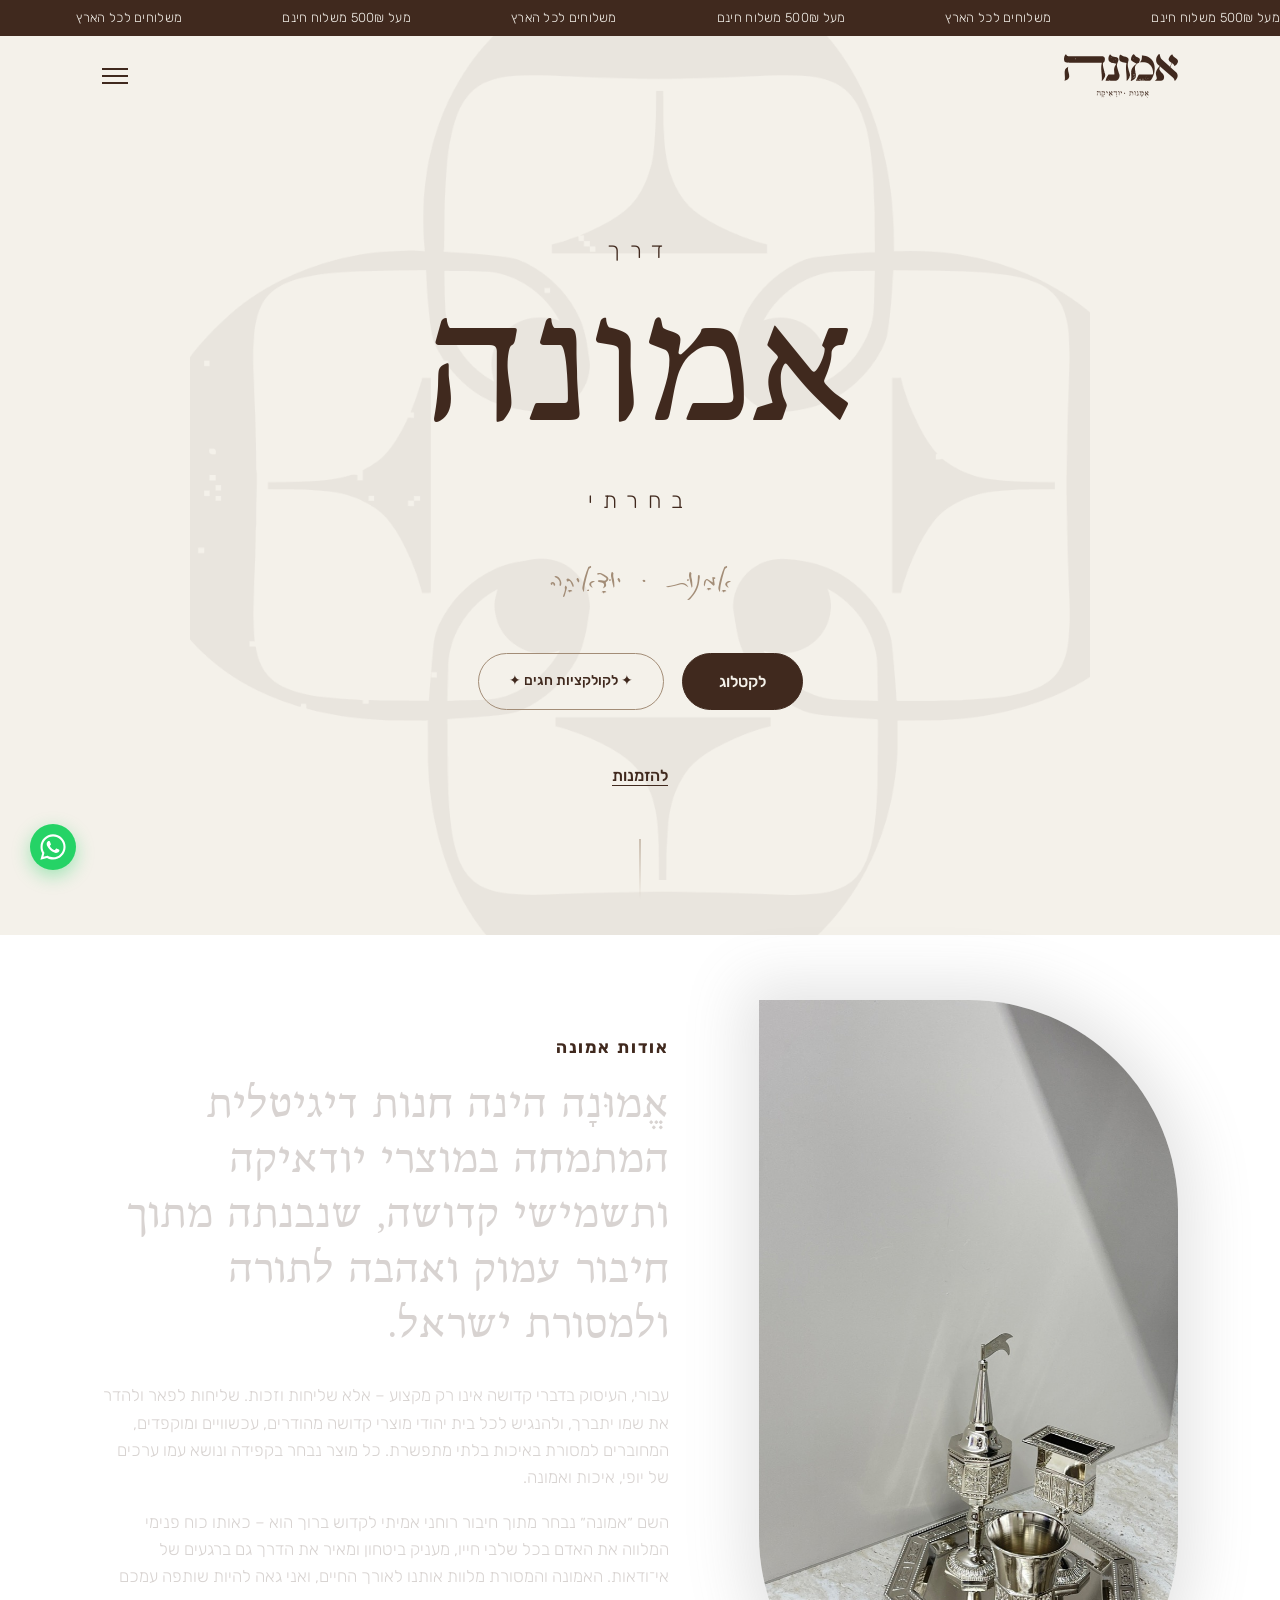
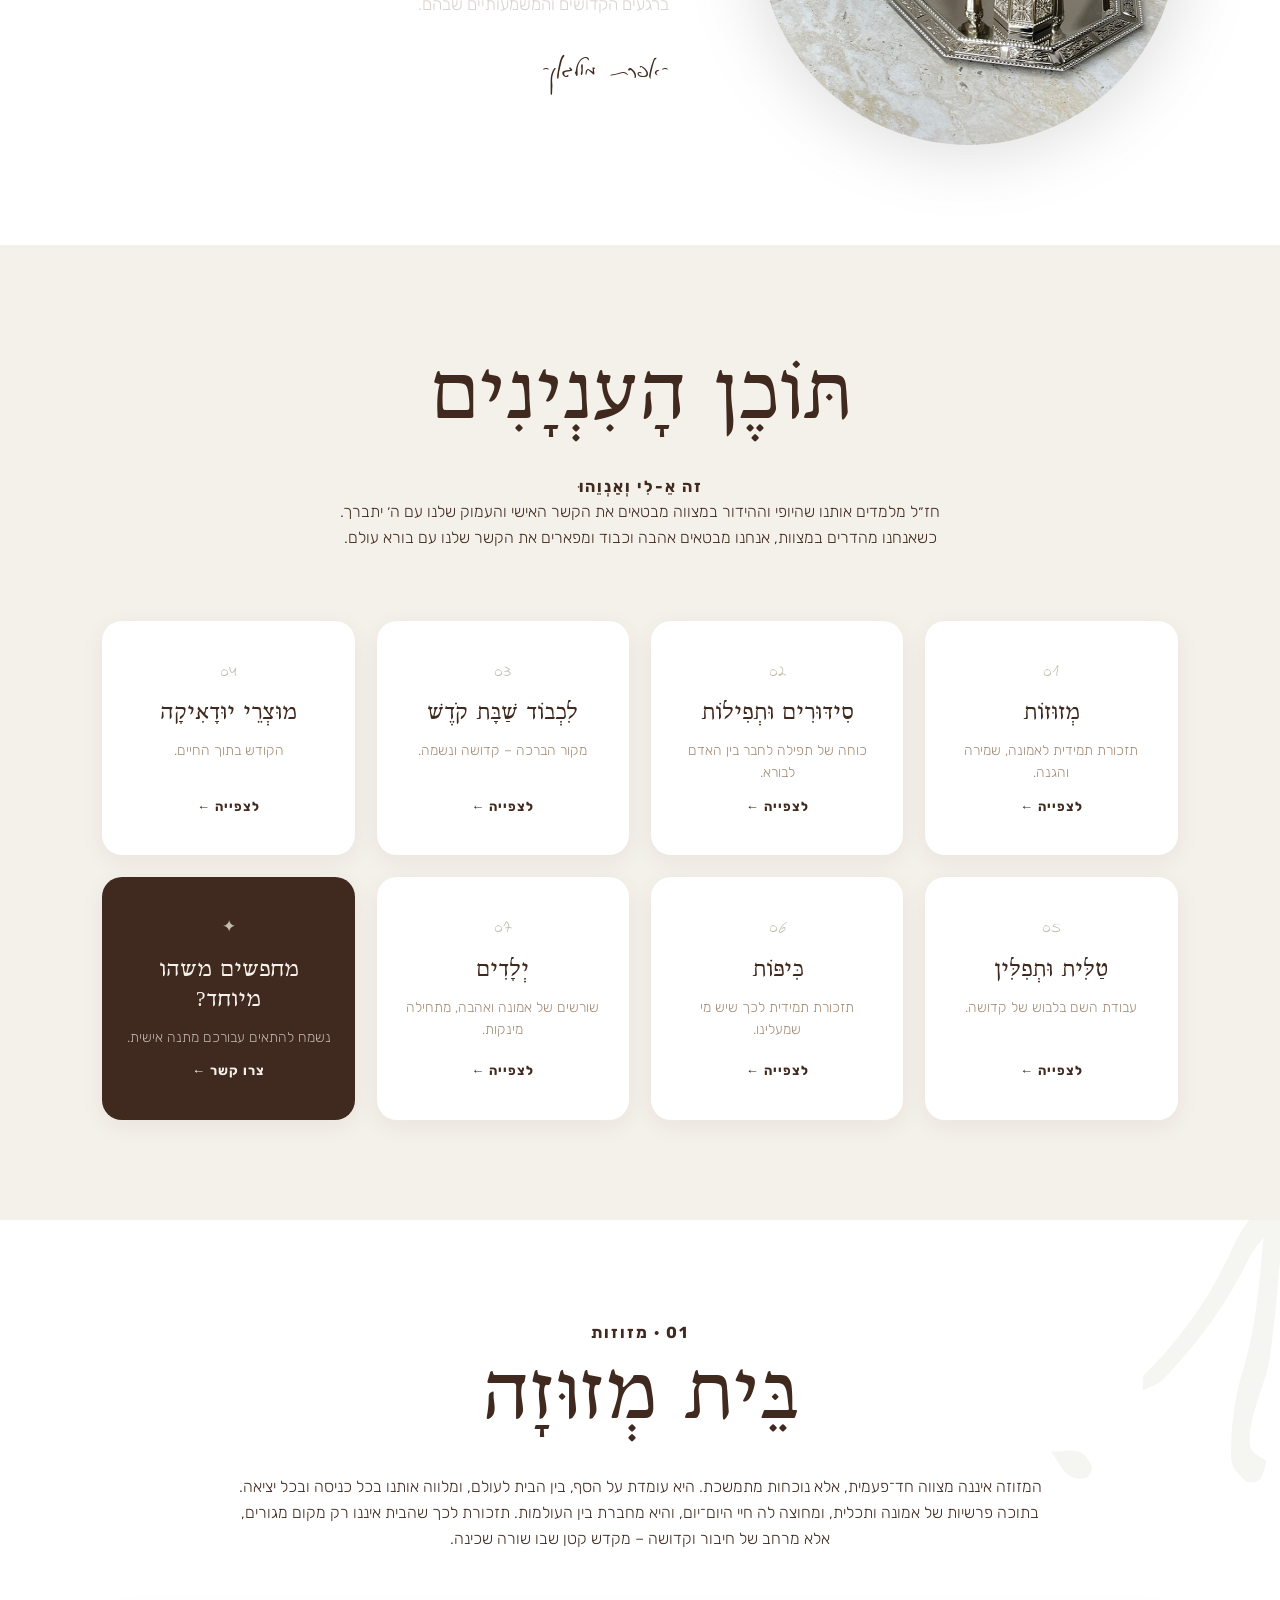
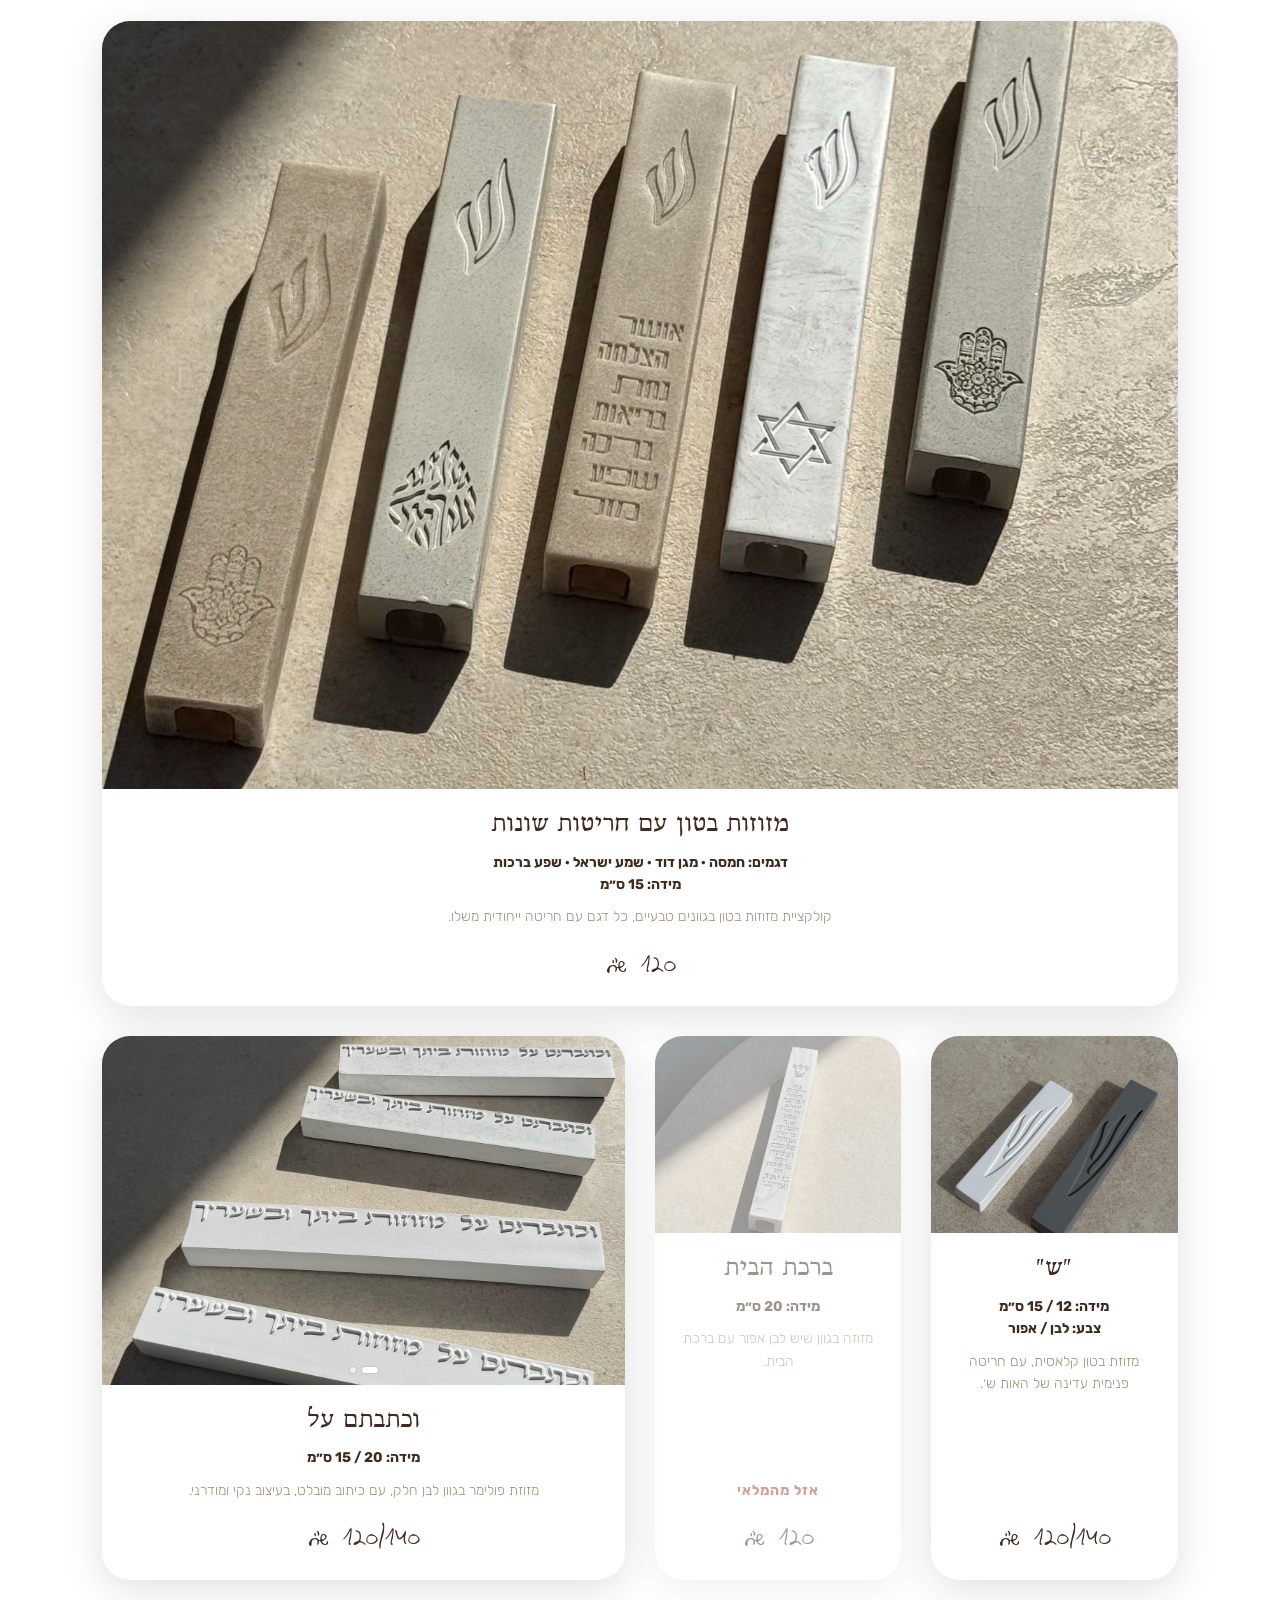
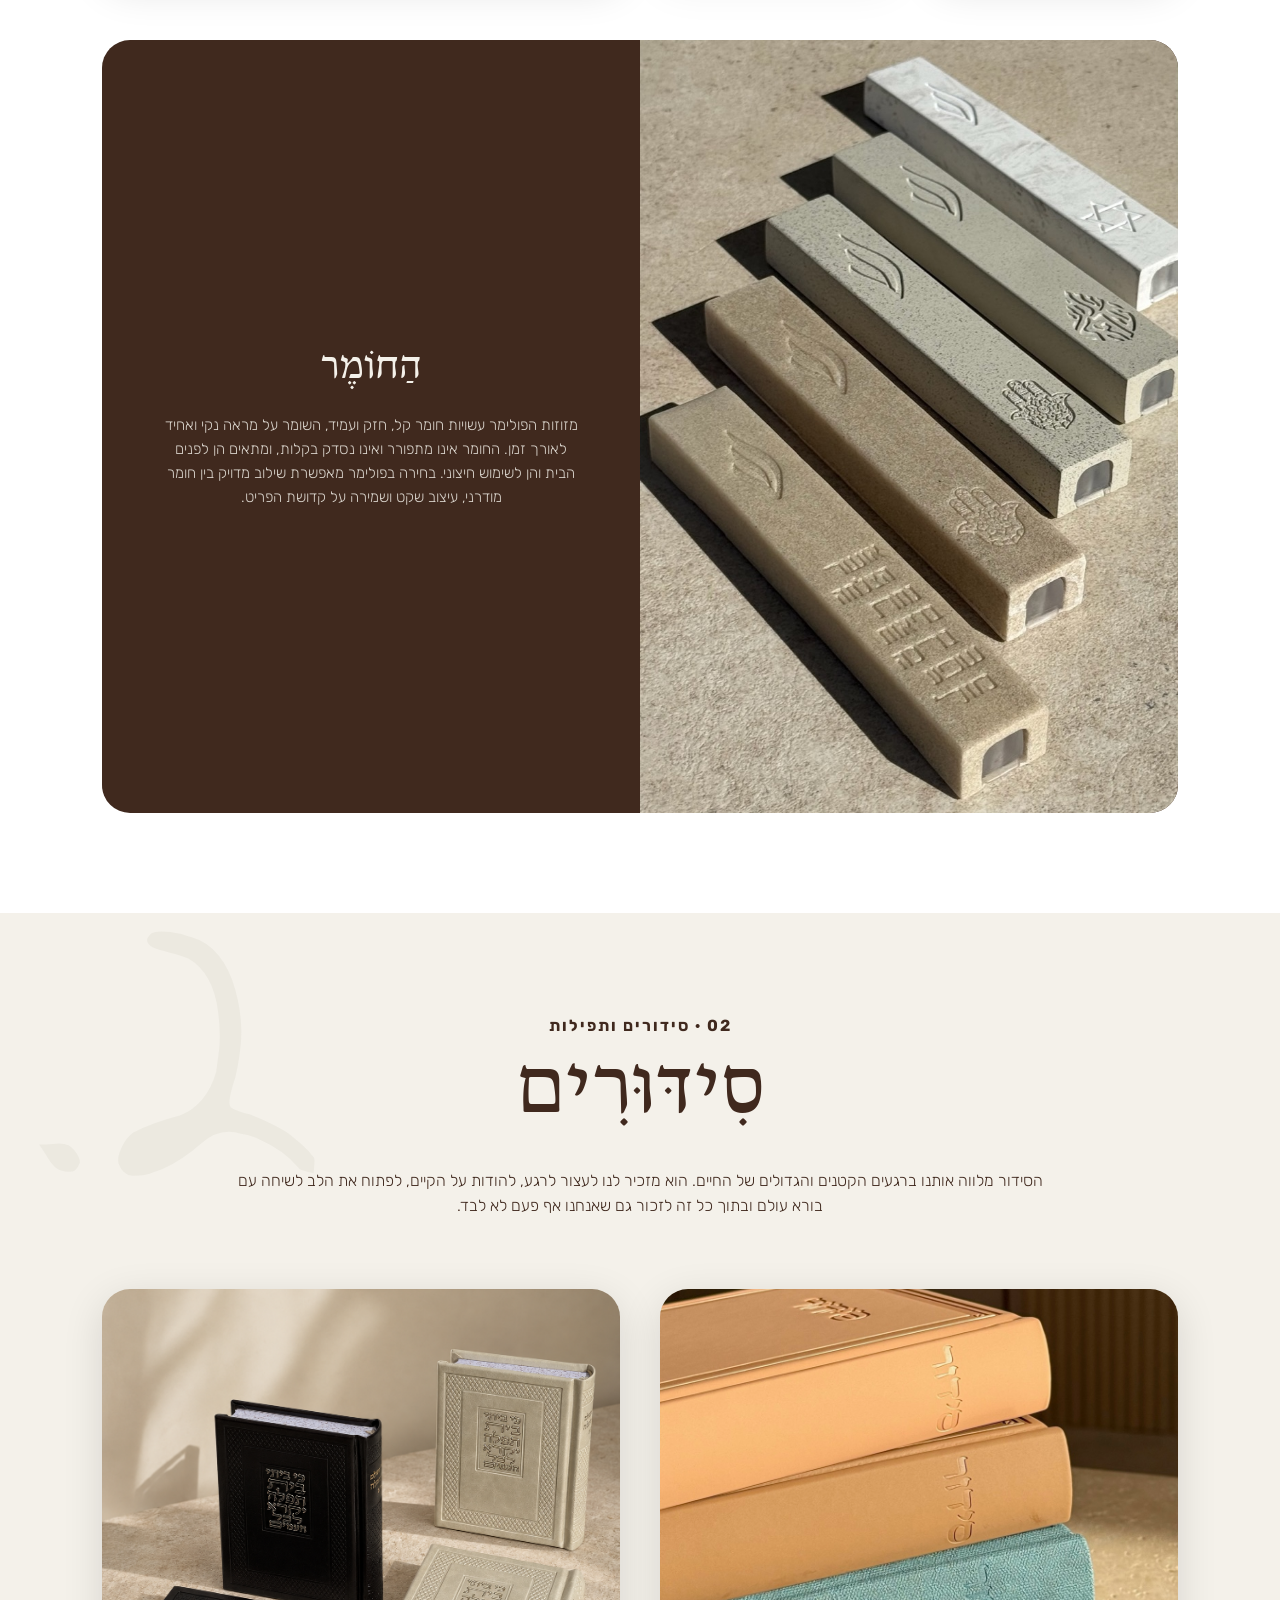
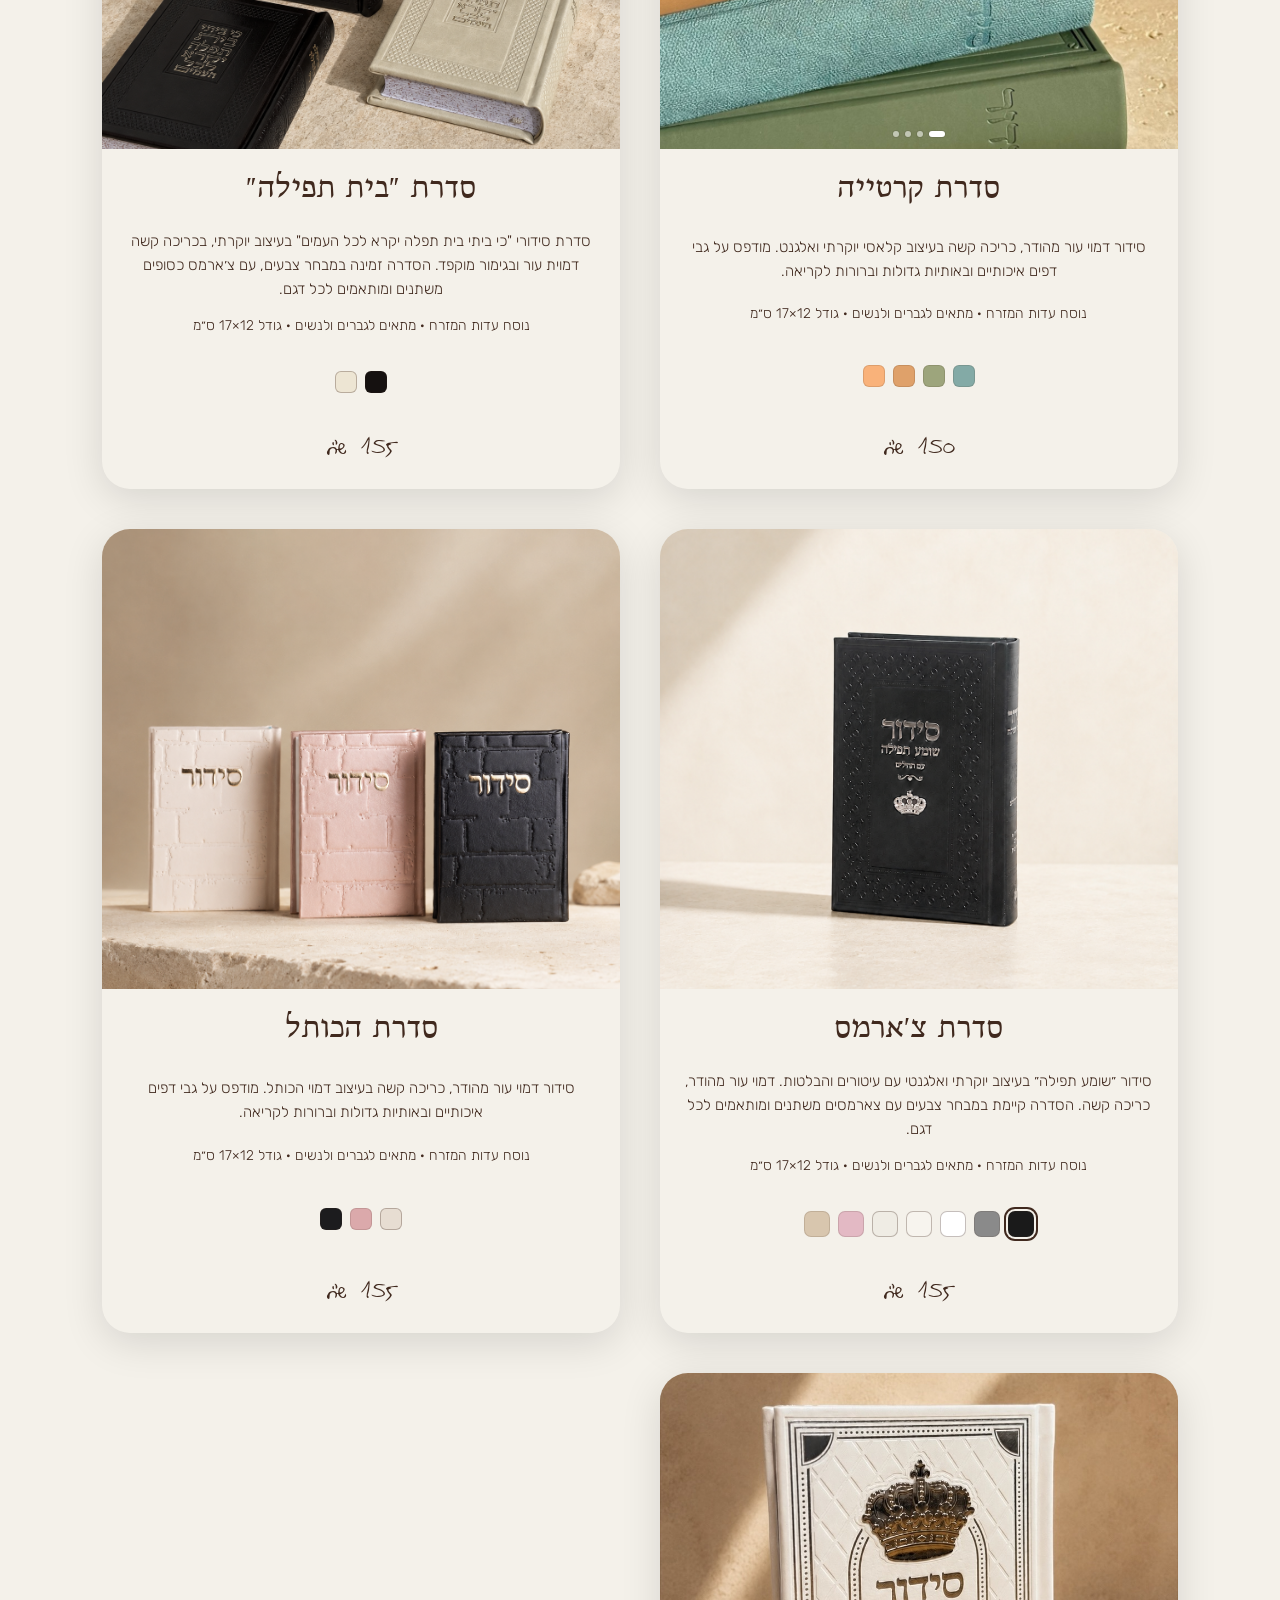
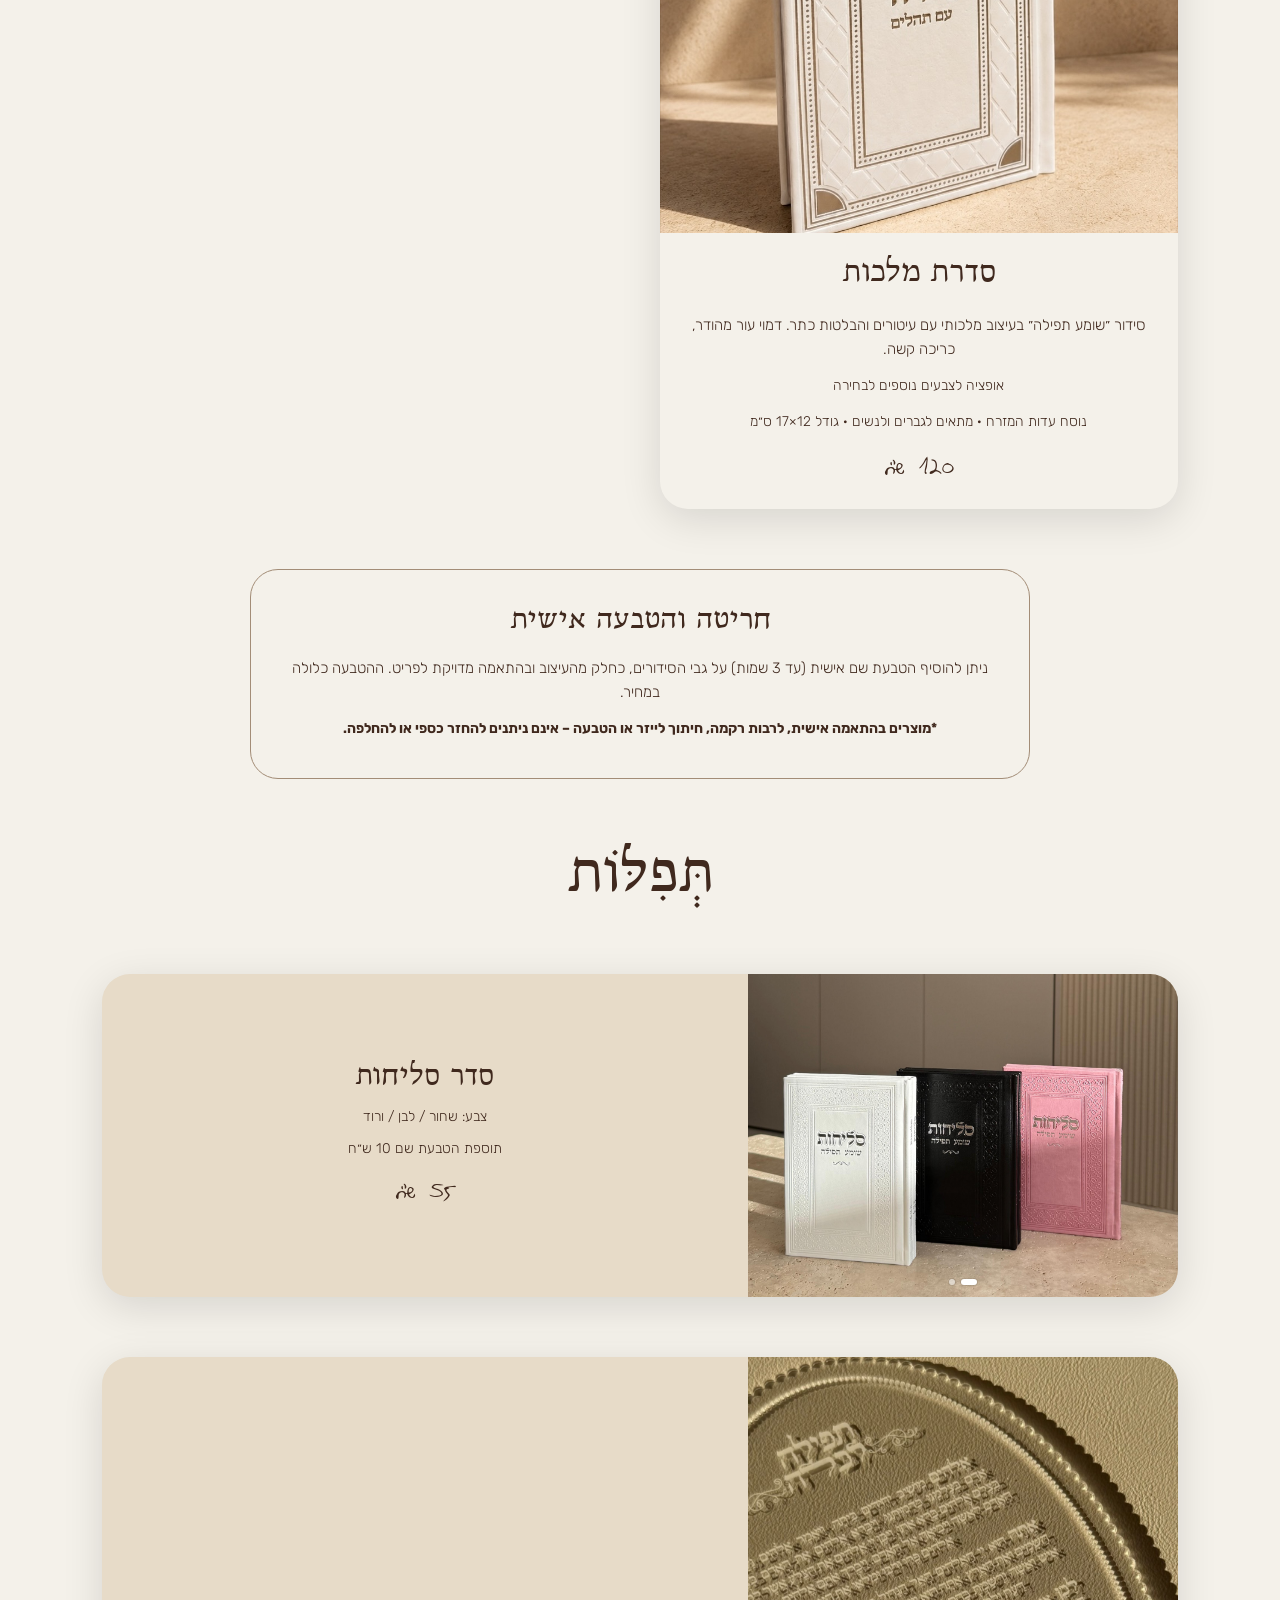
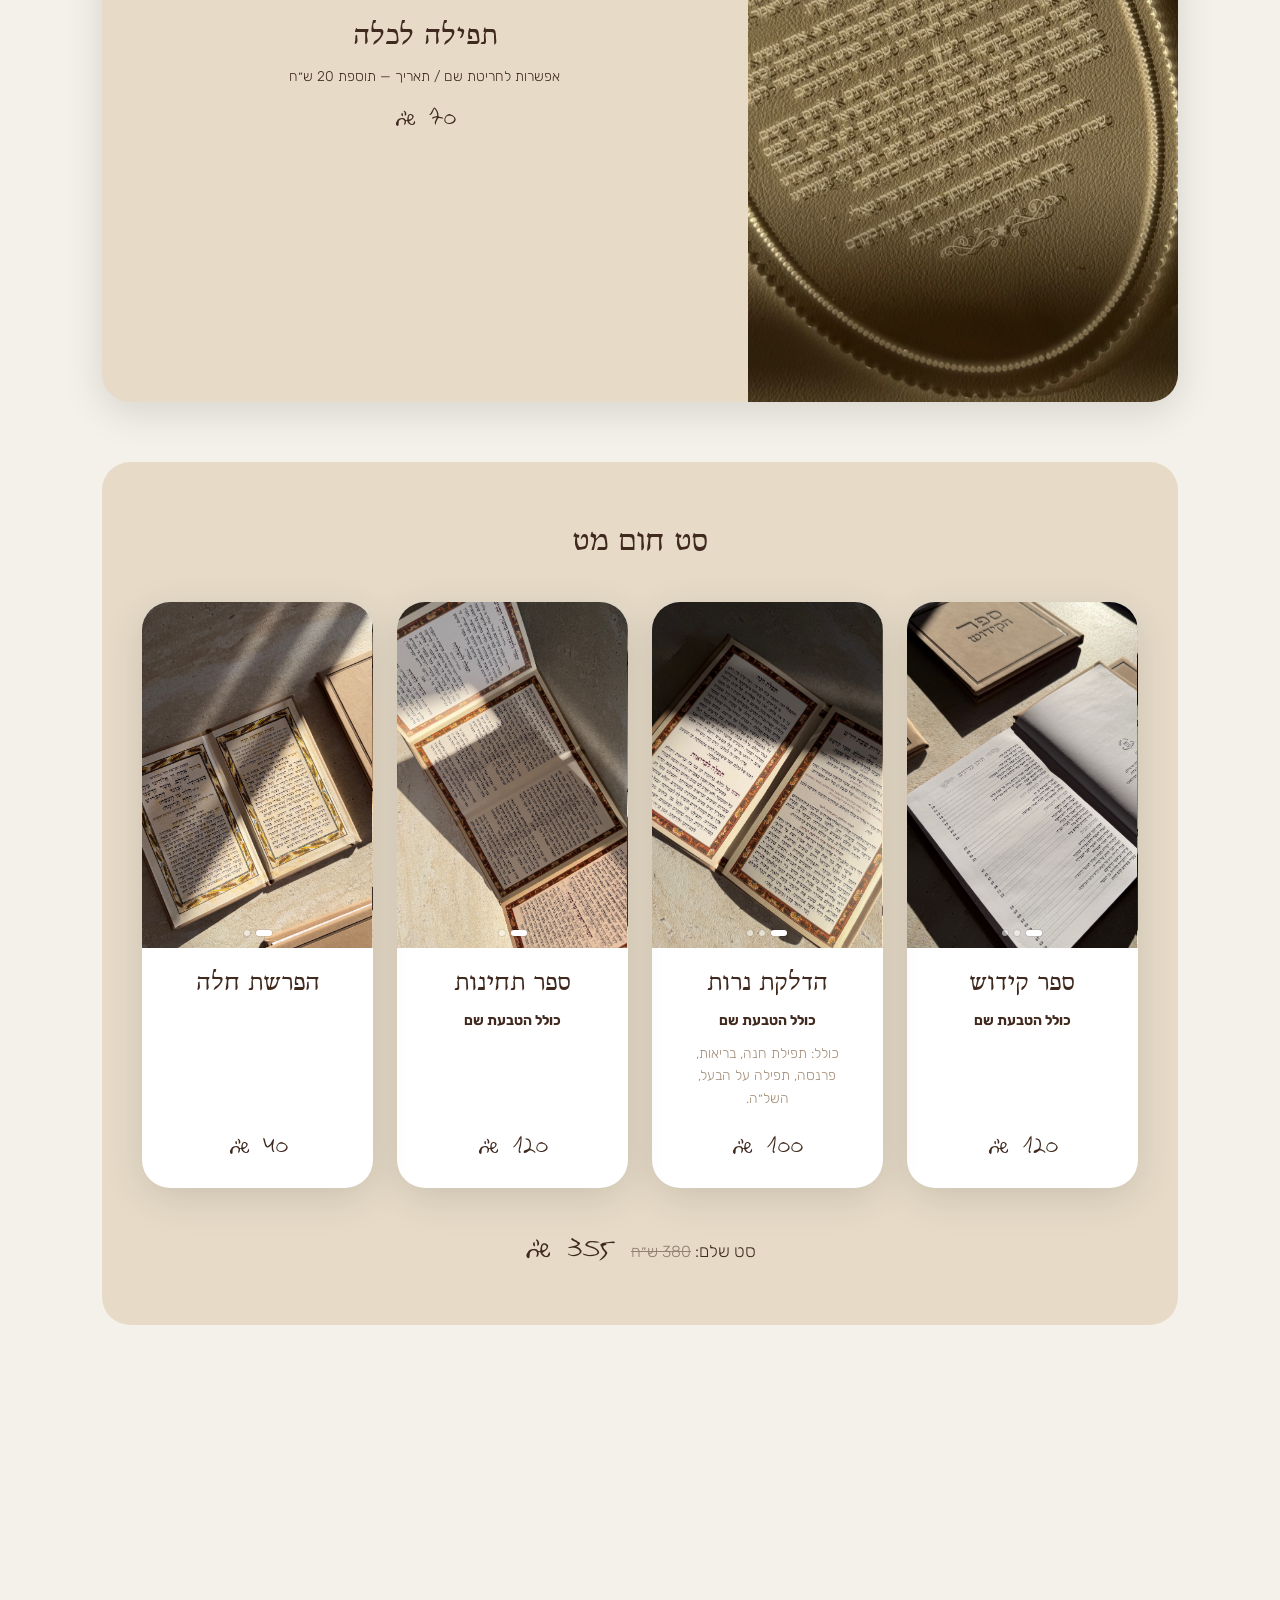
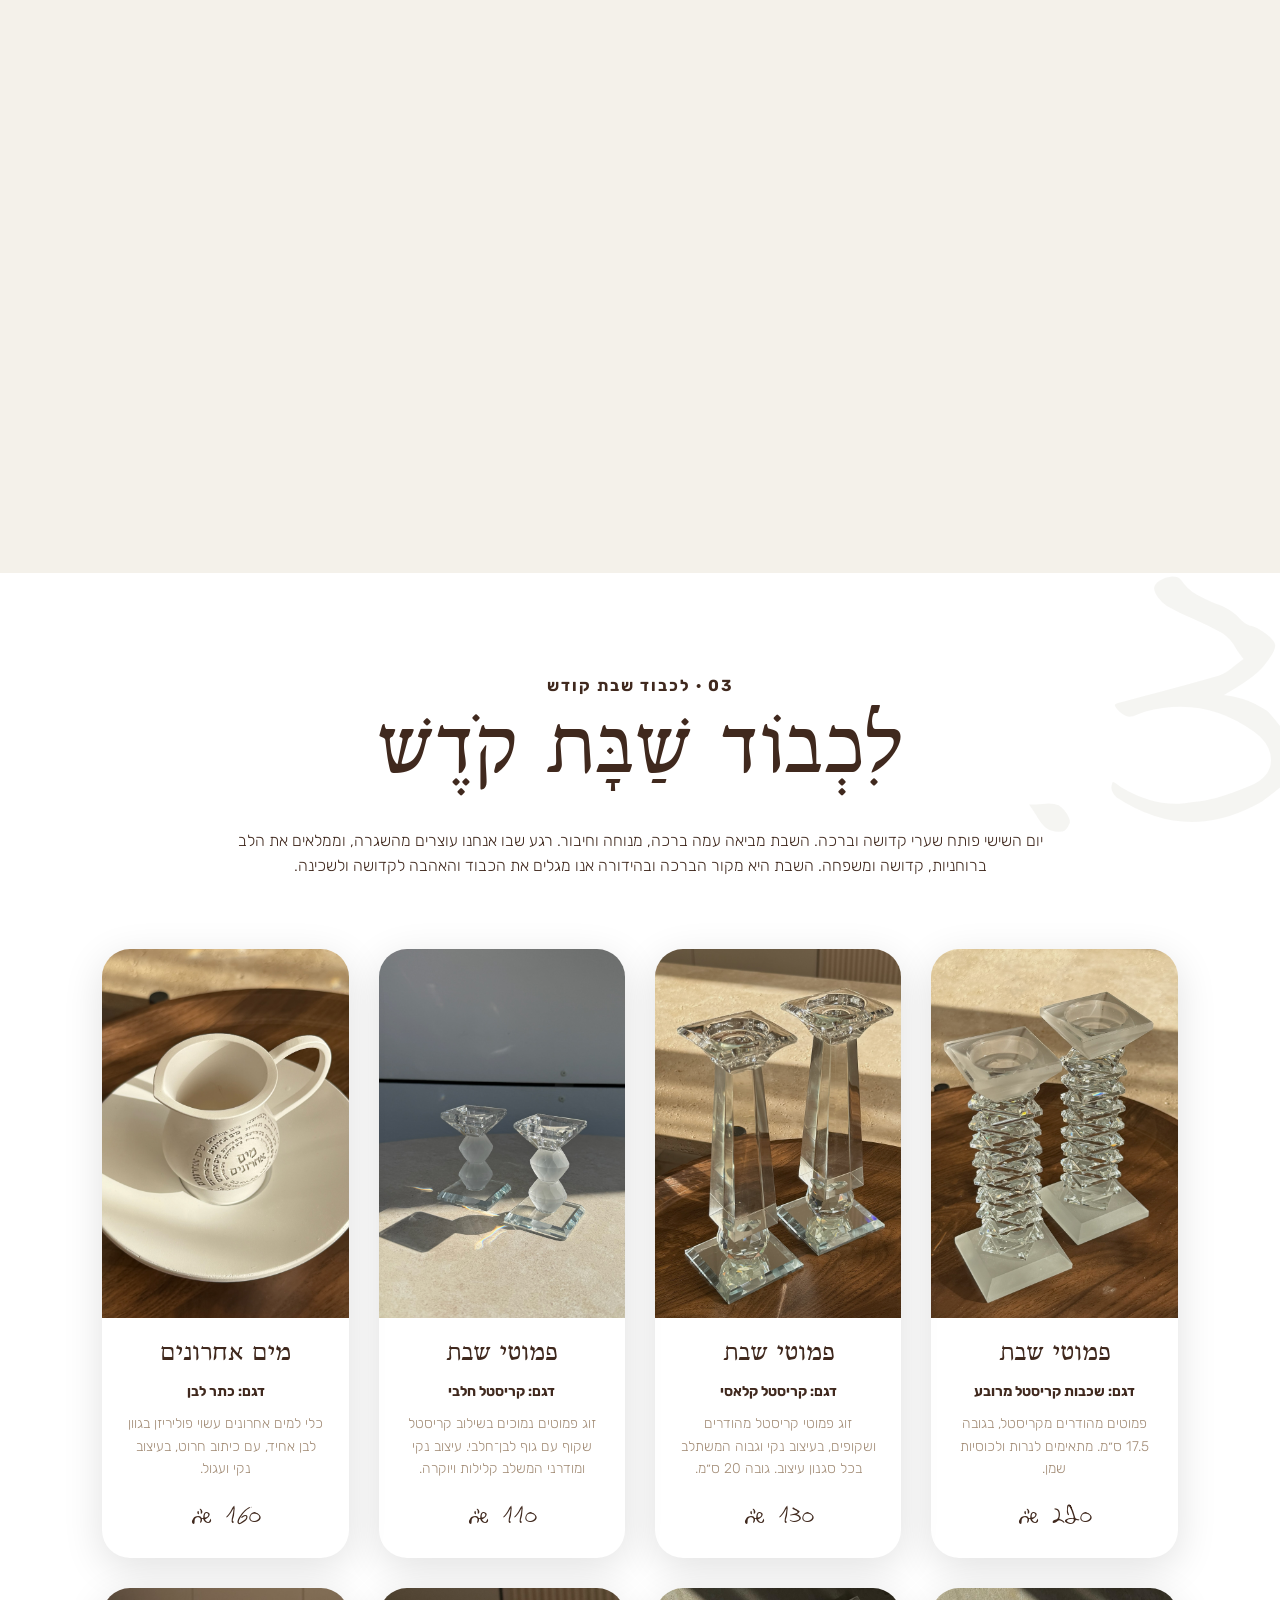
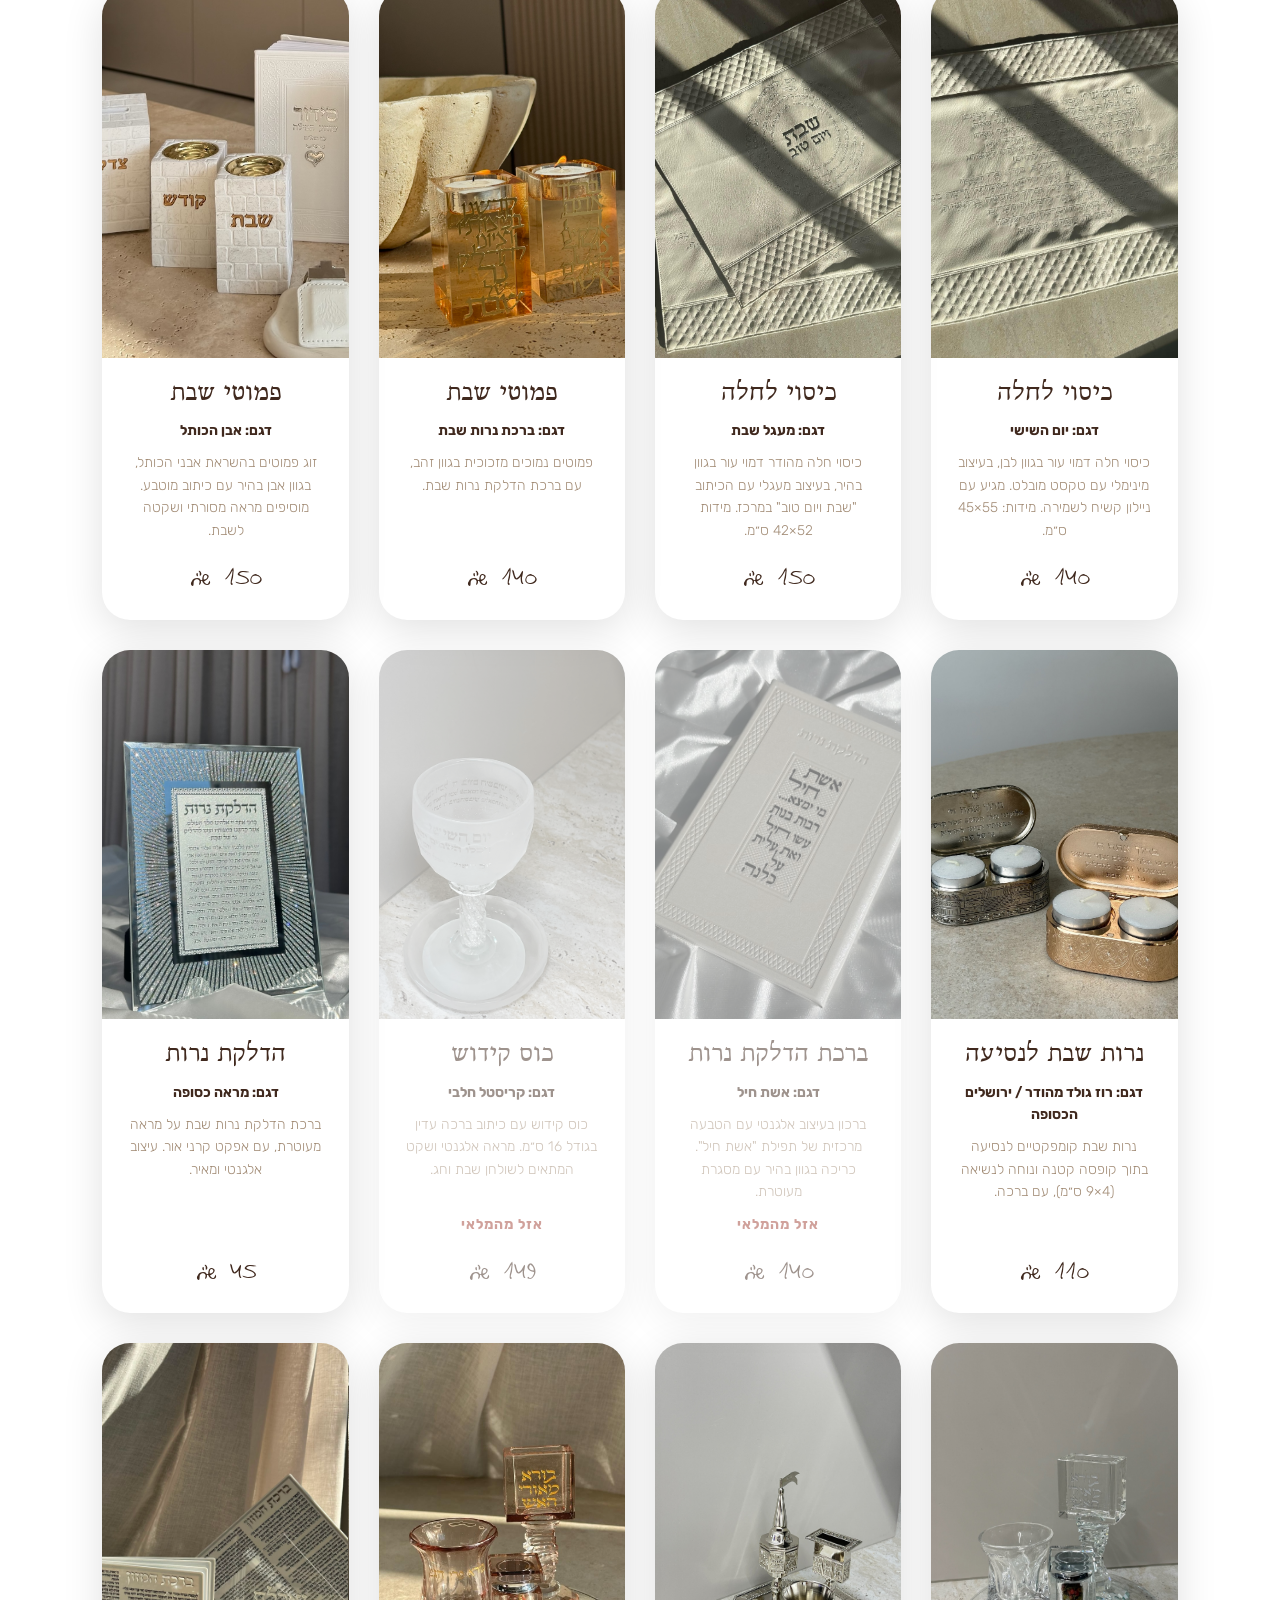
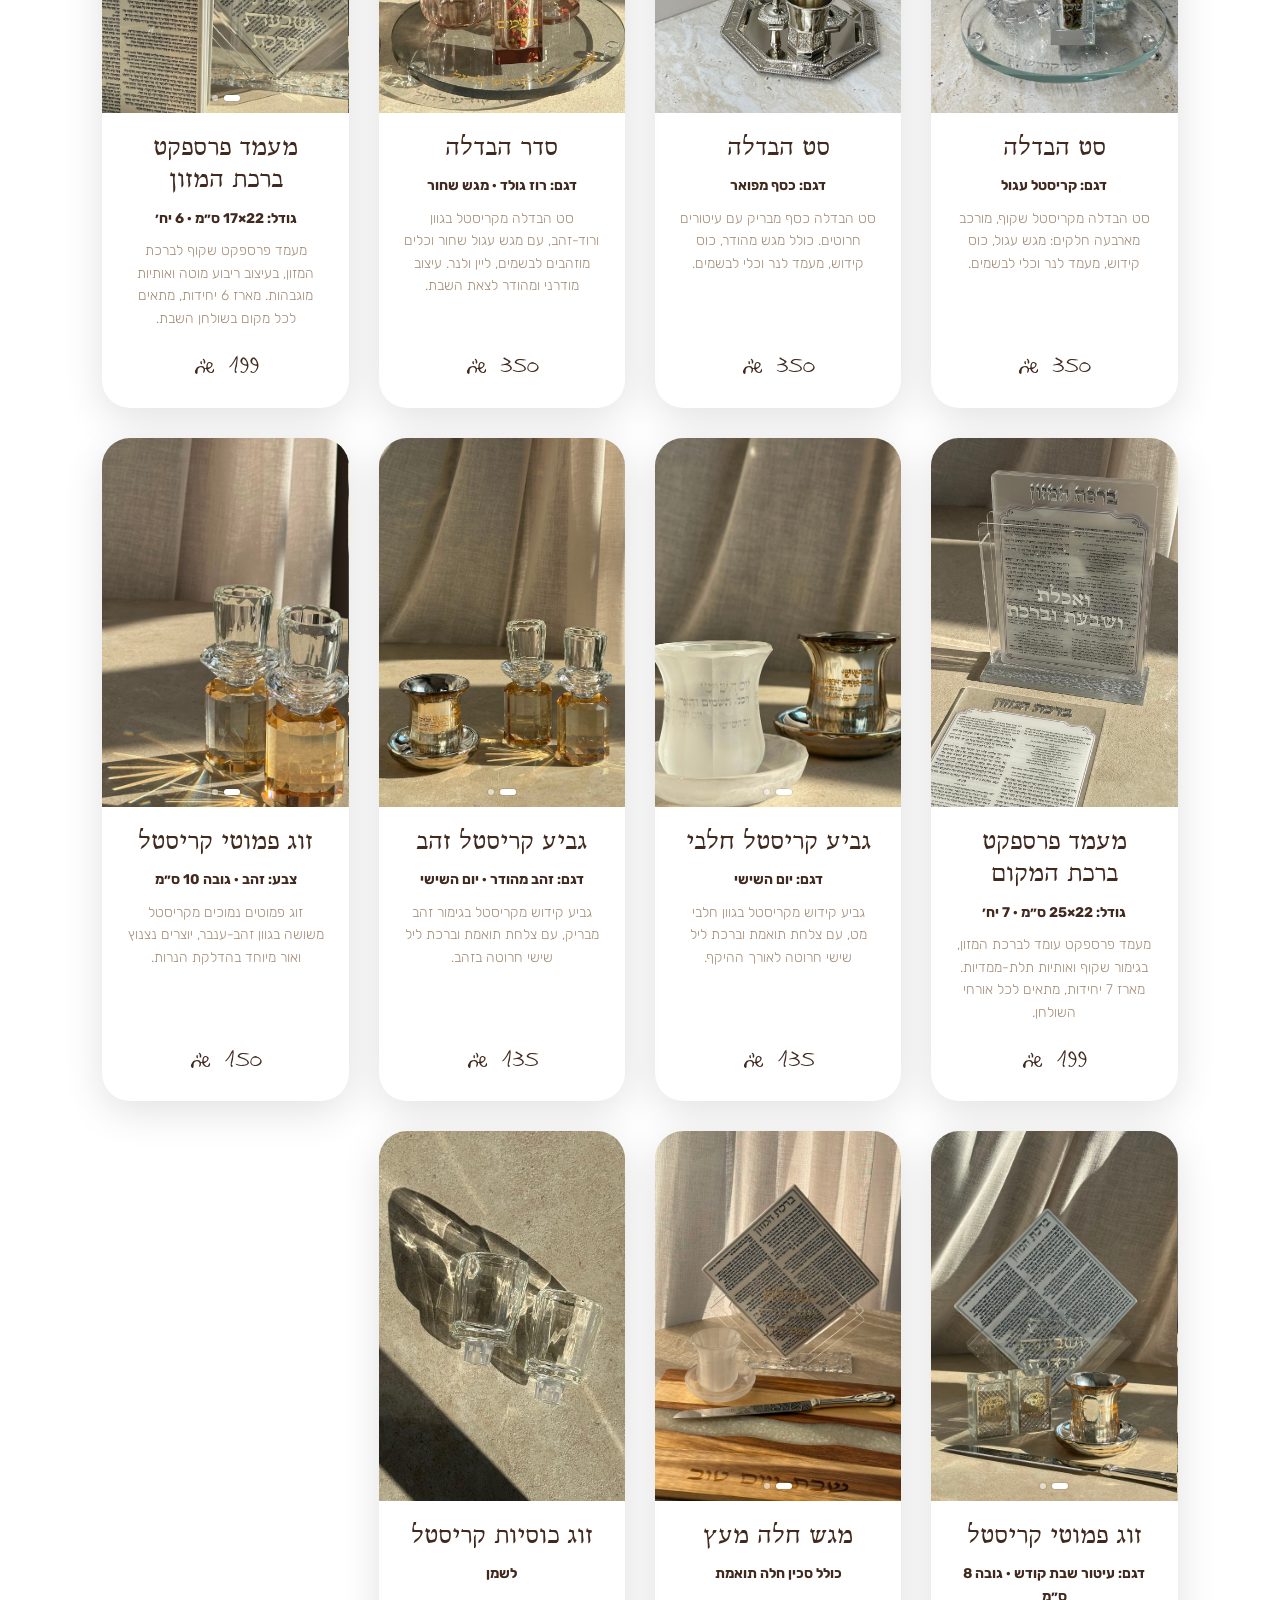
==== commit ba3d244d: "Adjust breadcrumb spacing and catalog heading" ====
--- a/index.html
+++ b/index.html
@@ -9,7 +9,7 @@
 <link rel="preconnect" href="https://fonts.googleapis.com">
 <link rel="preload" href="assets/fonts/HadasimCLM-Regular.ttf" as="font" type="font/ttf" crossorigin>
 <link rel="preload" href="assets/fonts/FtPilKahol.ttf" as="font" type="font/ttf" crossorigin>
-<link rel="stylesheet" href="assets/css/style.css?v=79">
+<link rel="stylesheet" href="assets/css/style.css?v=81">
 </head>
 <body>
 
@@ -108,7 +108,7 @@
 <section class="cat-index" id="categories">
   <div class="container">
     <div class="cat-header reveal">
-      <h2>תוכן עניינים</h2>
+      <h2>תּוֹכֶן הָעִנְיָנִים</h2>
       <p class="eyebrow">זה אֵ-לִי וְאַנְוֵהוּ</p>
       <p>חז״ל מלמדים אותנו שהיופי וההידור במצווה מבטאים את הקשר האישי והעמוק שלנו עם ה׳ יתברך.</p>
       <p>כשאנחנו מהדרים במצוות, אנחנו מבטאים אהבה וכבוד ומפארים את הקשר שלנו עם בורא עולם.</p>
--- a/assets/css/style.css
+++ b/assets/css/style.css
@@ -40,7 +40,11 @@
 
 * { box-sizing: border-box; margin: 0; padding: 0; }
 
-html { scroll-behavior: smooth; }
+html {
+  scroll-behavior: smooth;
+  /* Keep in-page anchor targets below the fixed promo bar and scrolled header. */
+  scroll-padding-top: 100px;
+}
 
 body {
   font-family: var(--font-body);
@@ -176,6 +180,7 @@
 @media (max-width: 760px) {
   .promo-bar { height: 32px; }
   .promo-item { font-size: 12px; }
+  html { scroll-padding-top: 82px; }
 }
 
 /* ==========================================================================
@@ -431,7 +436,7 @@
   font-size: 14px;
   font-weight: 200;
   color: var(--brown-light);
-  margin: 40px 0 20px 0;
+  margin: 75px 0 30px 0;
 }
 .breadcrumb a { color: var(--brown-1); }
 .breadcrumb a:hover { text-decoration: underline; }
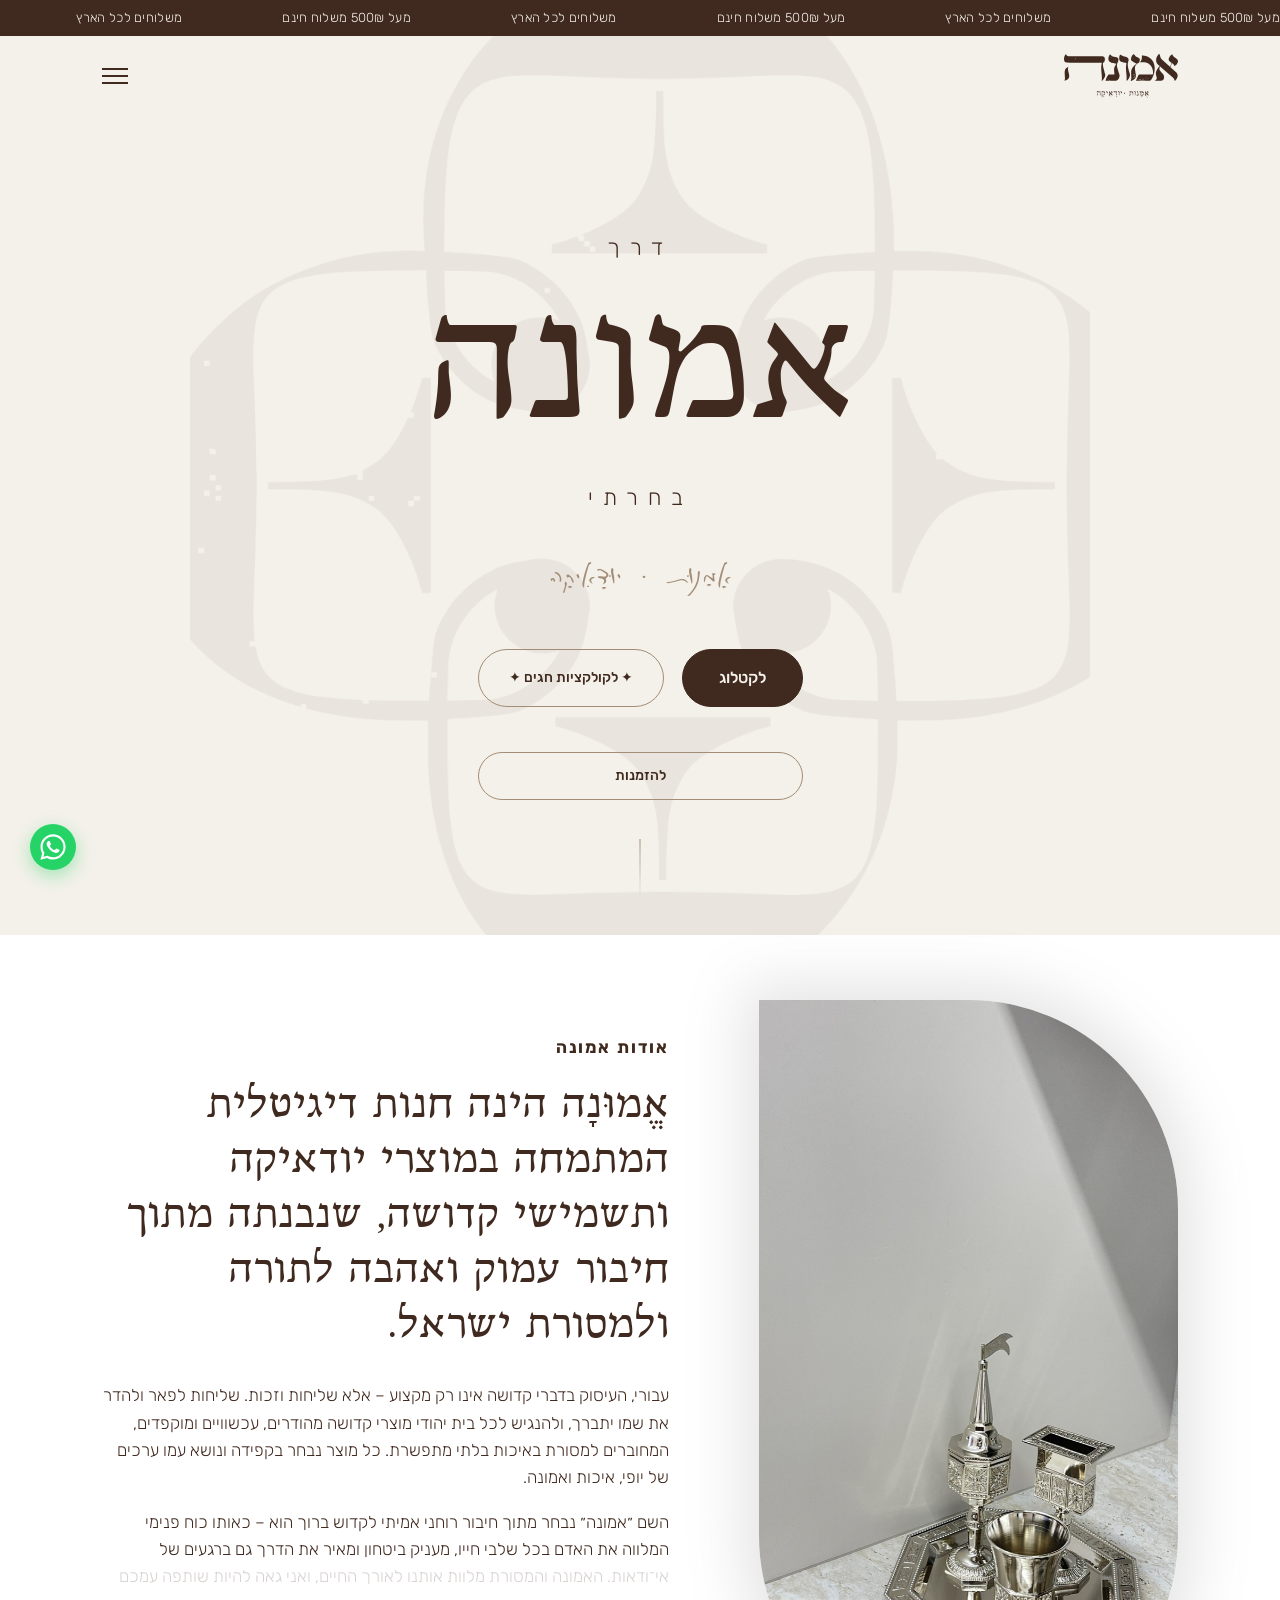
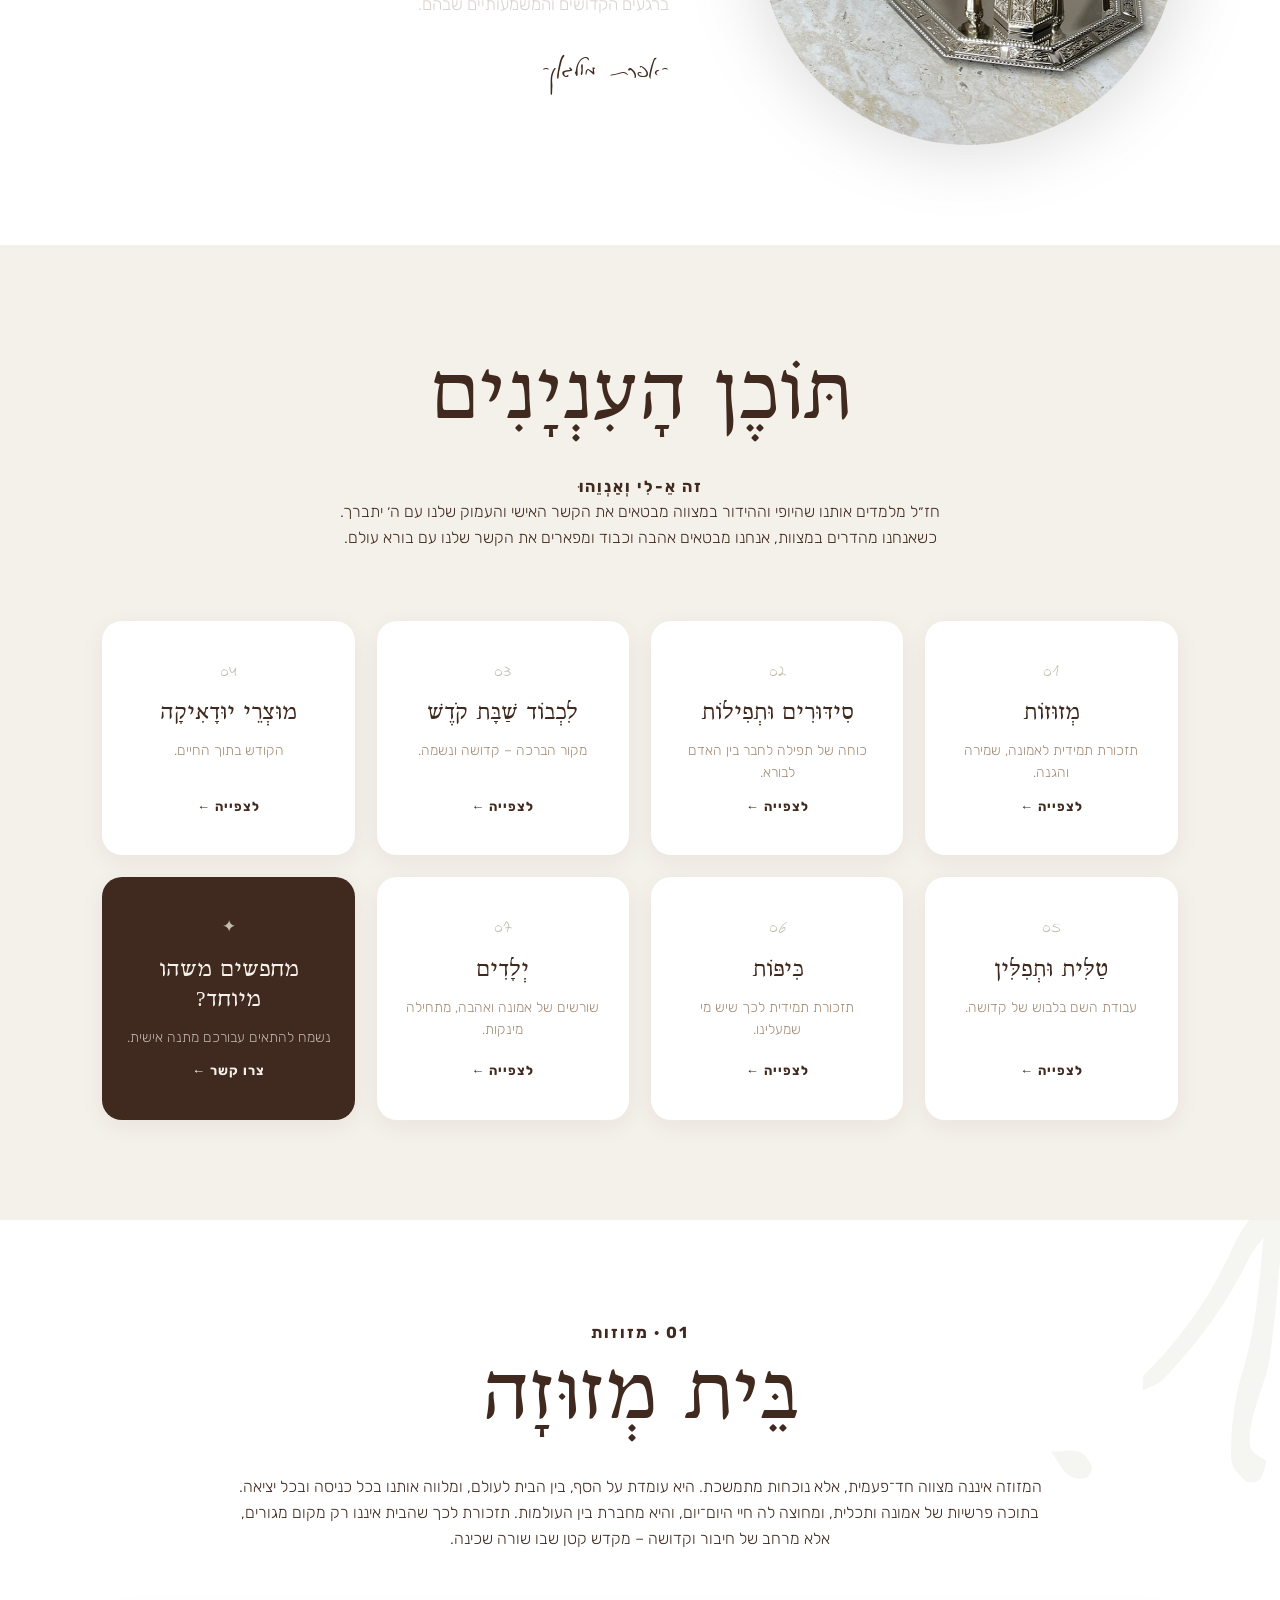
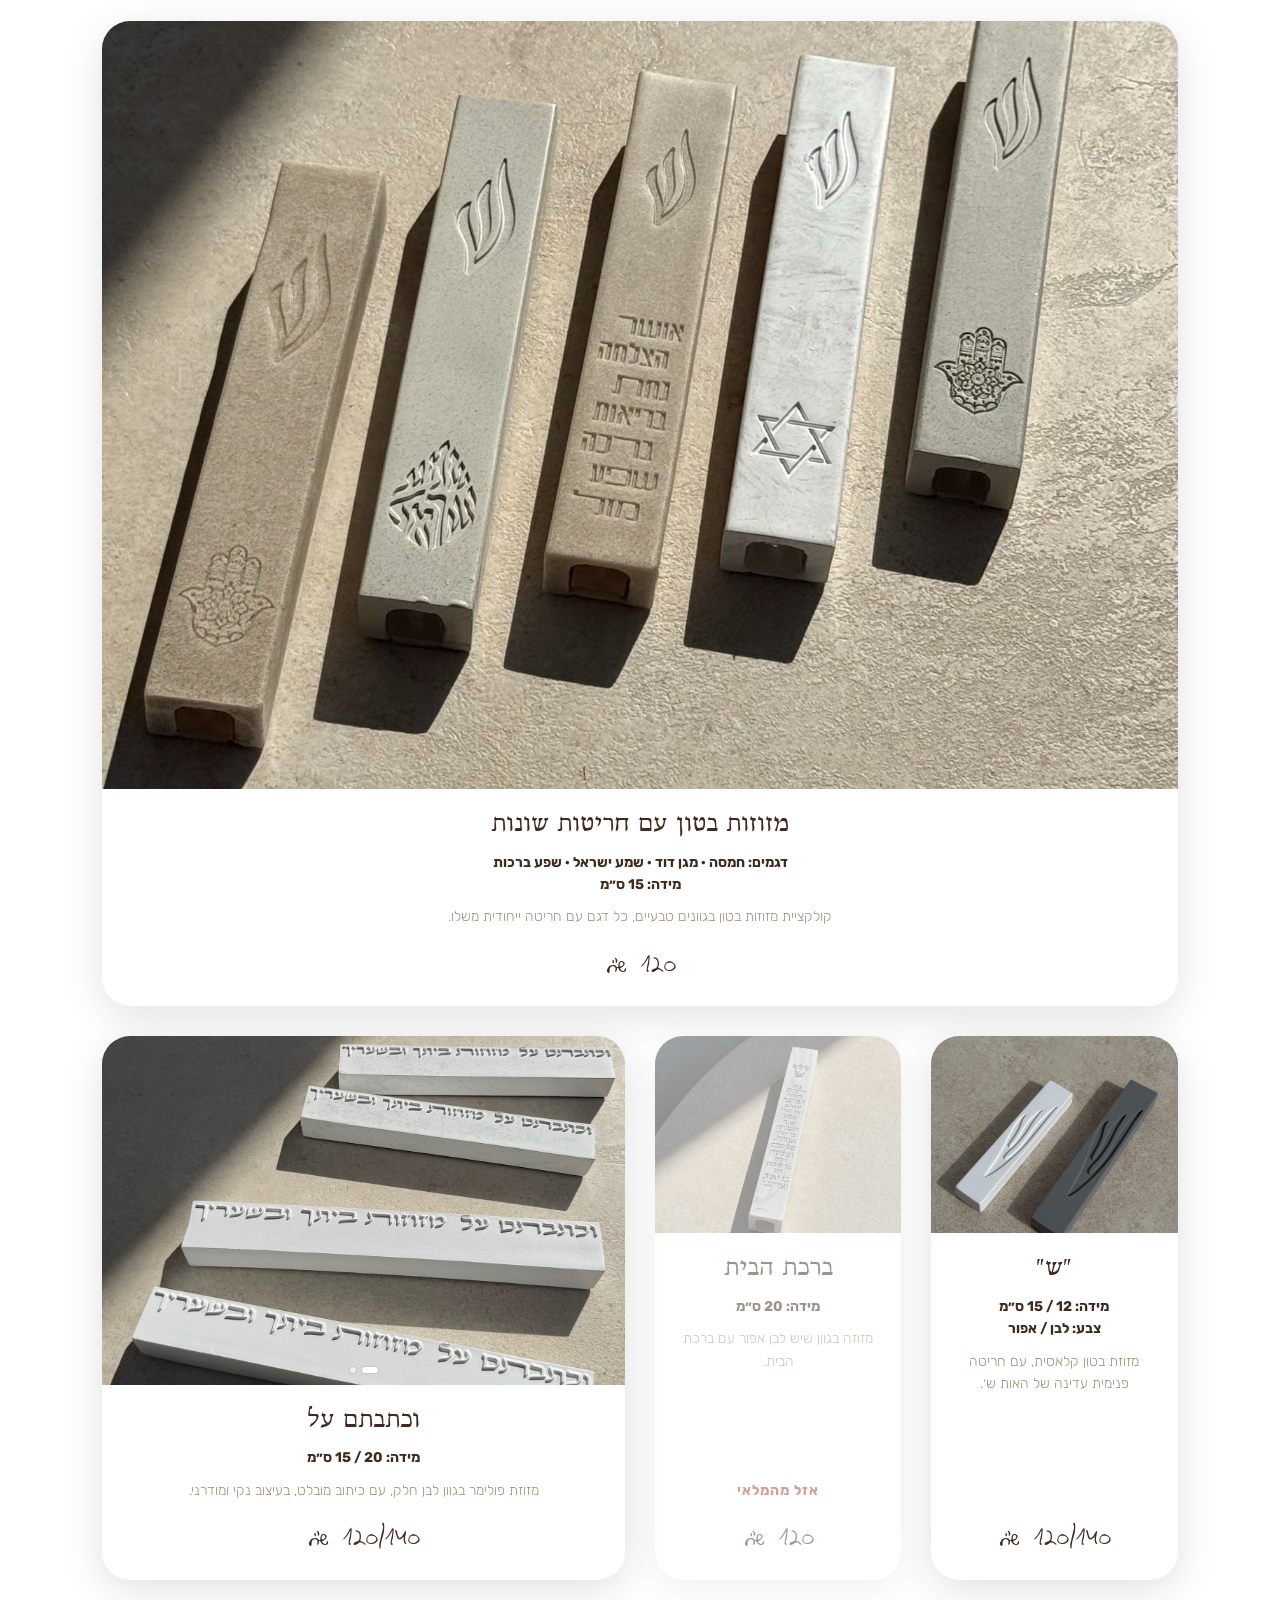
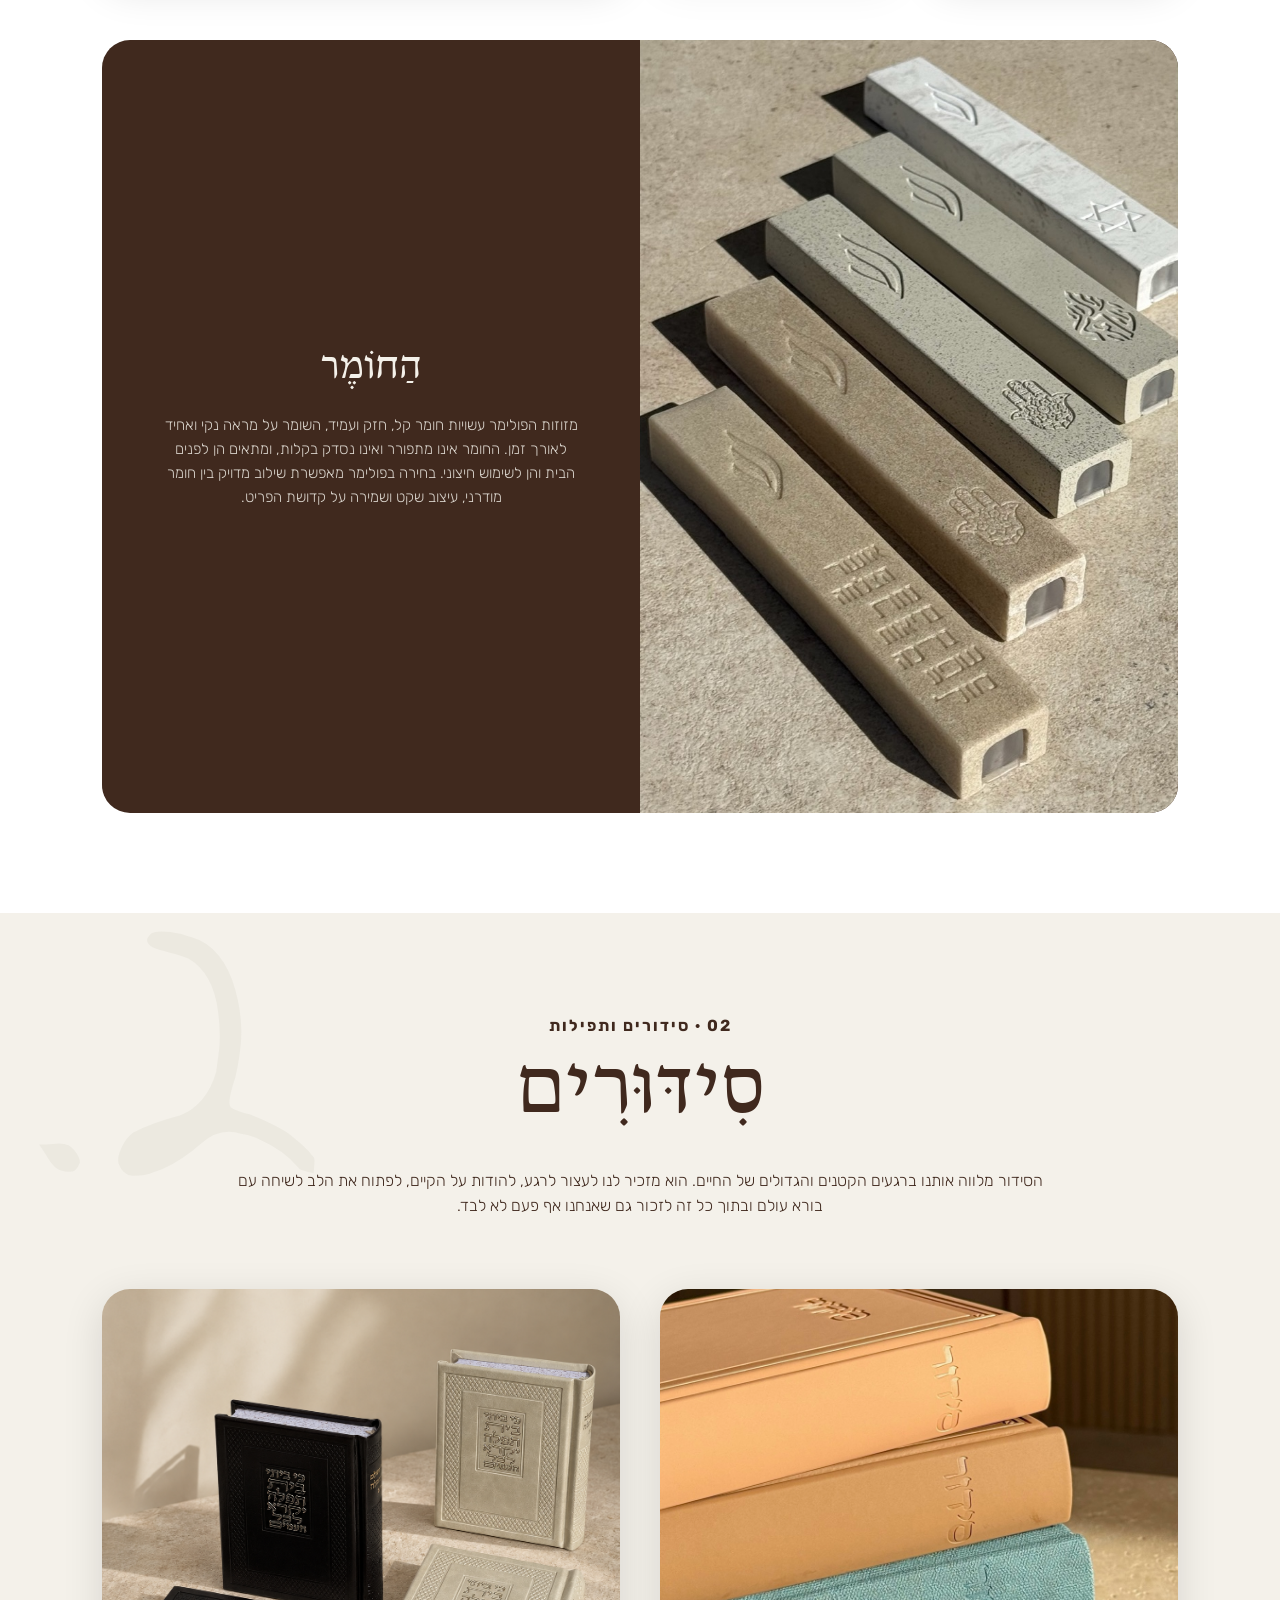
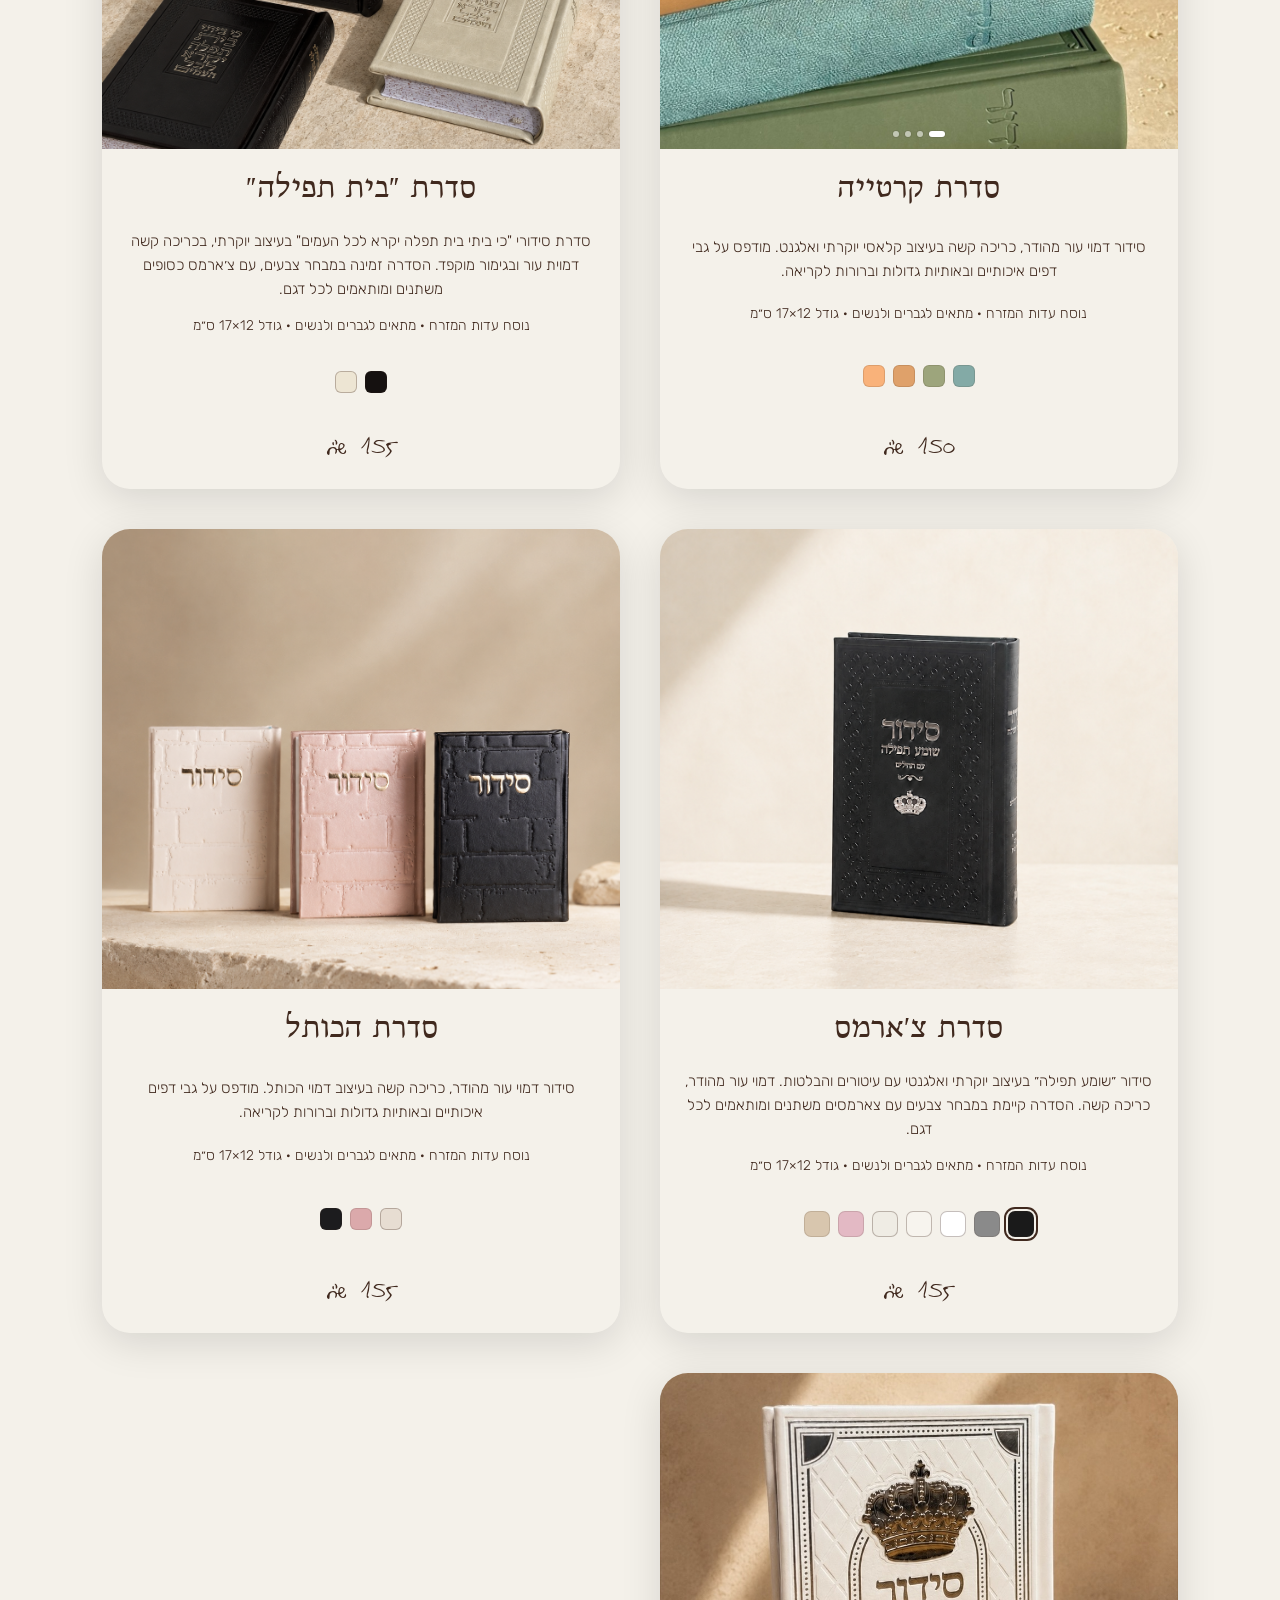
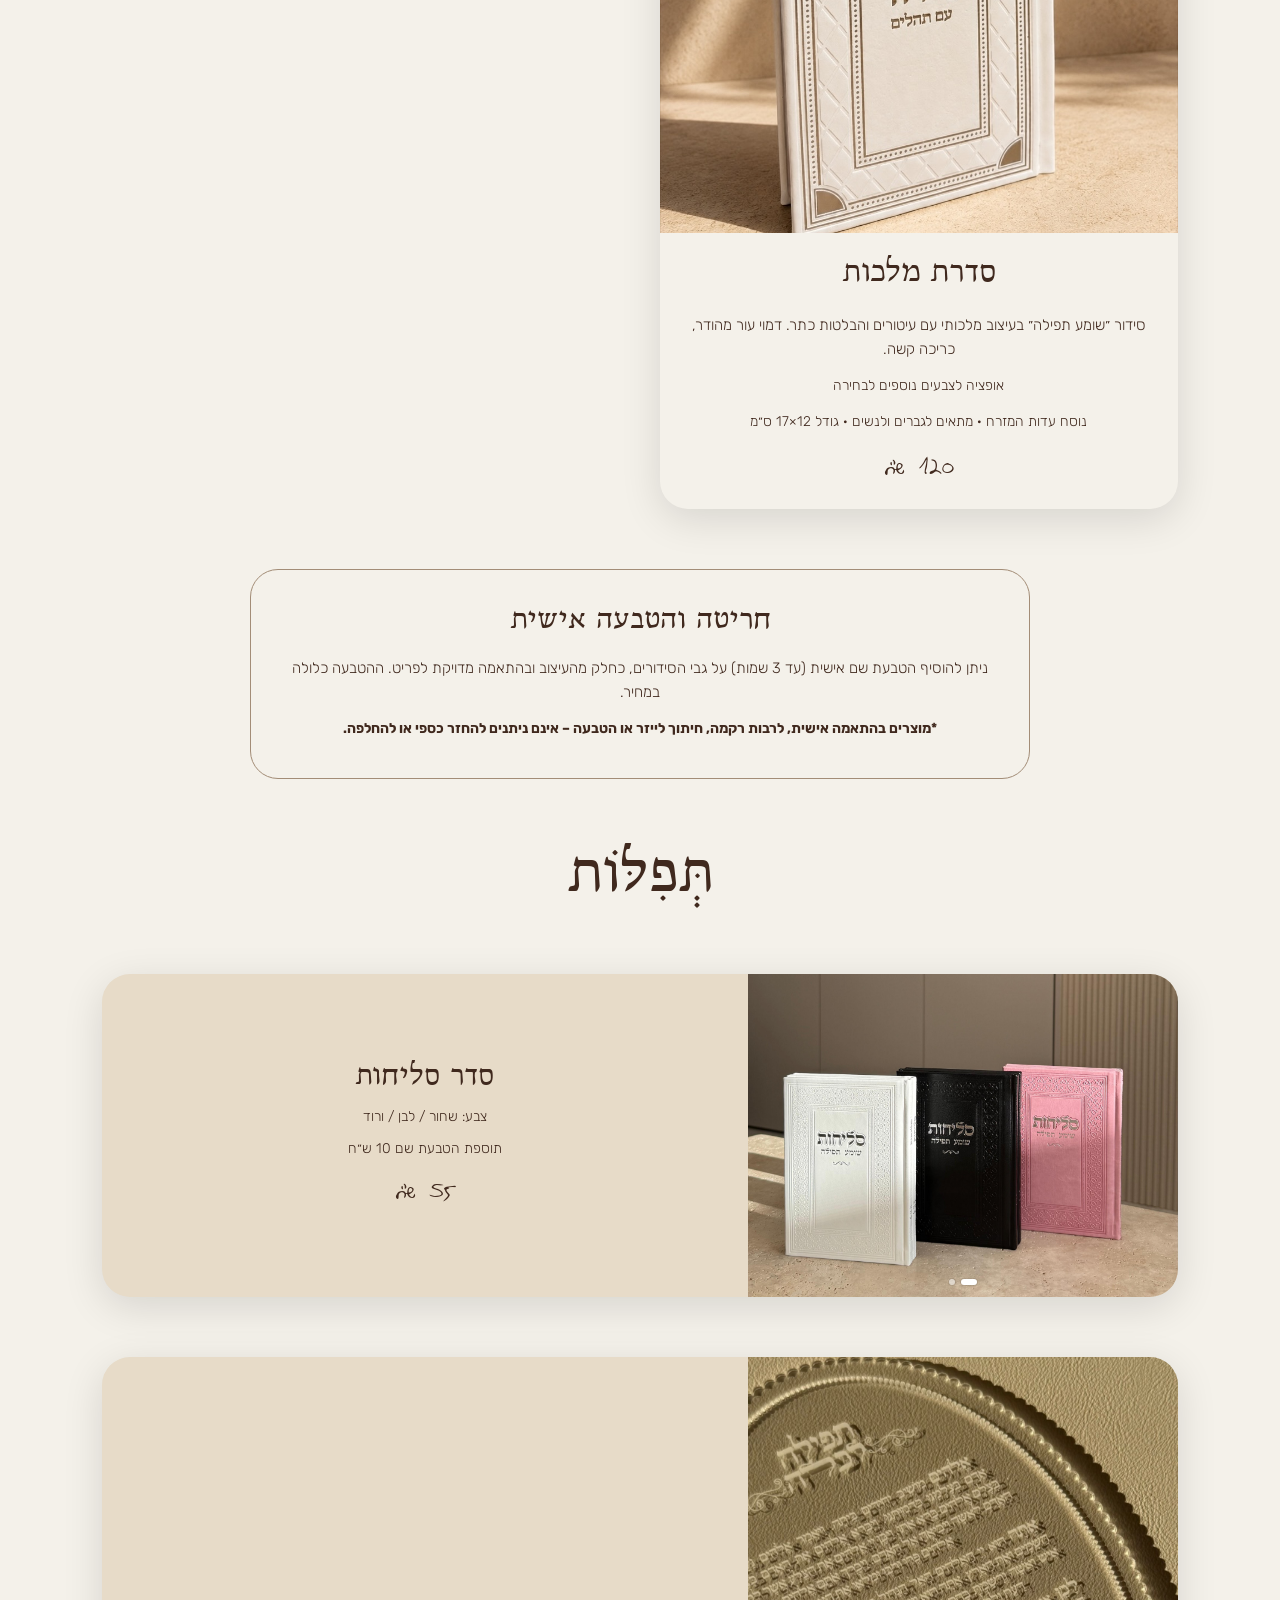
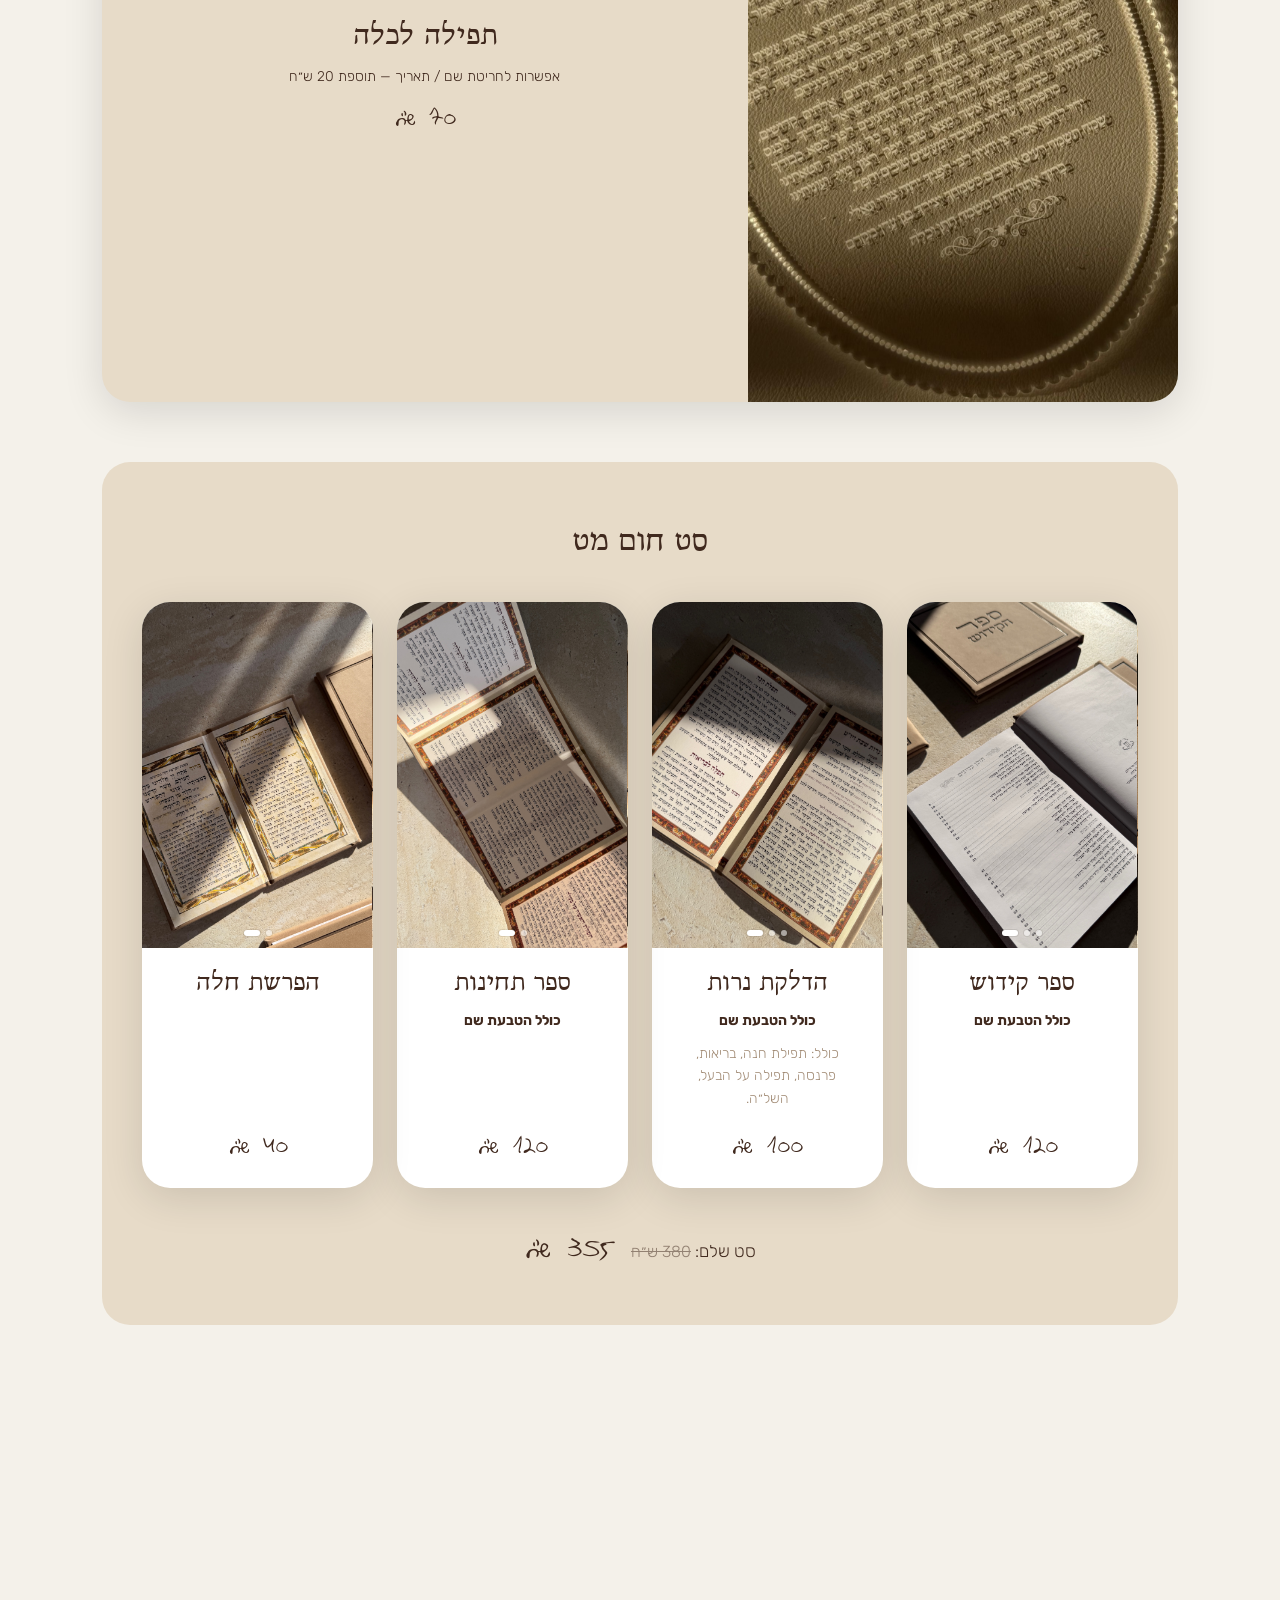
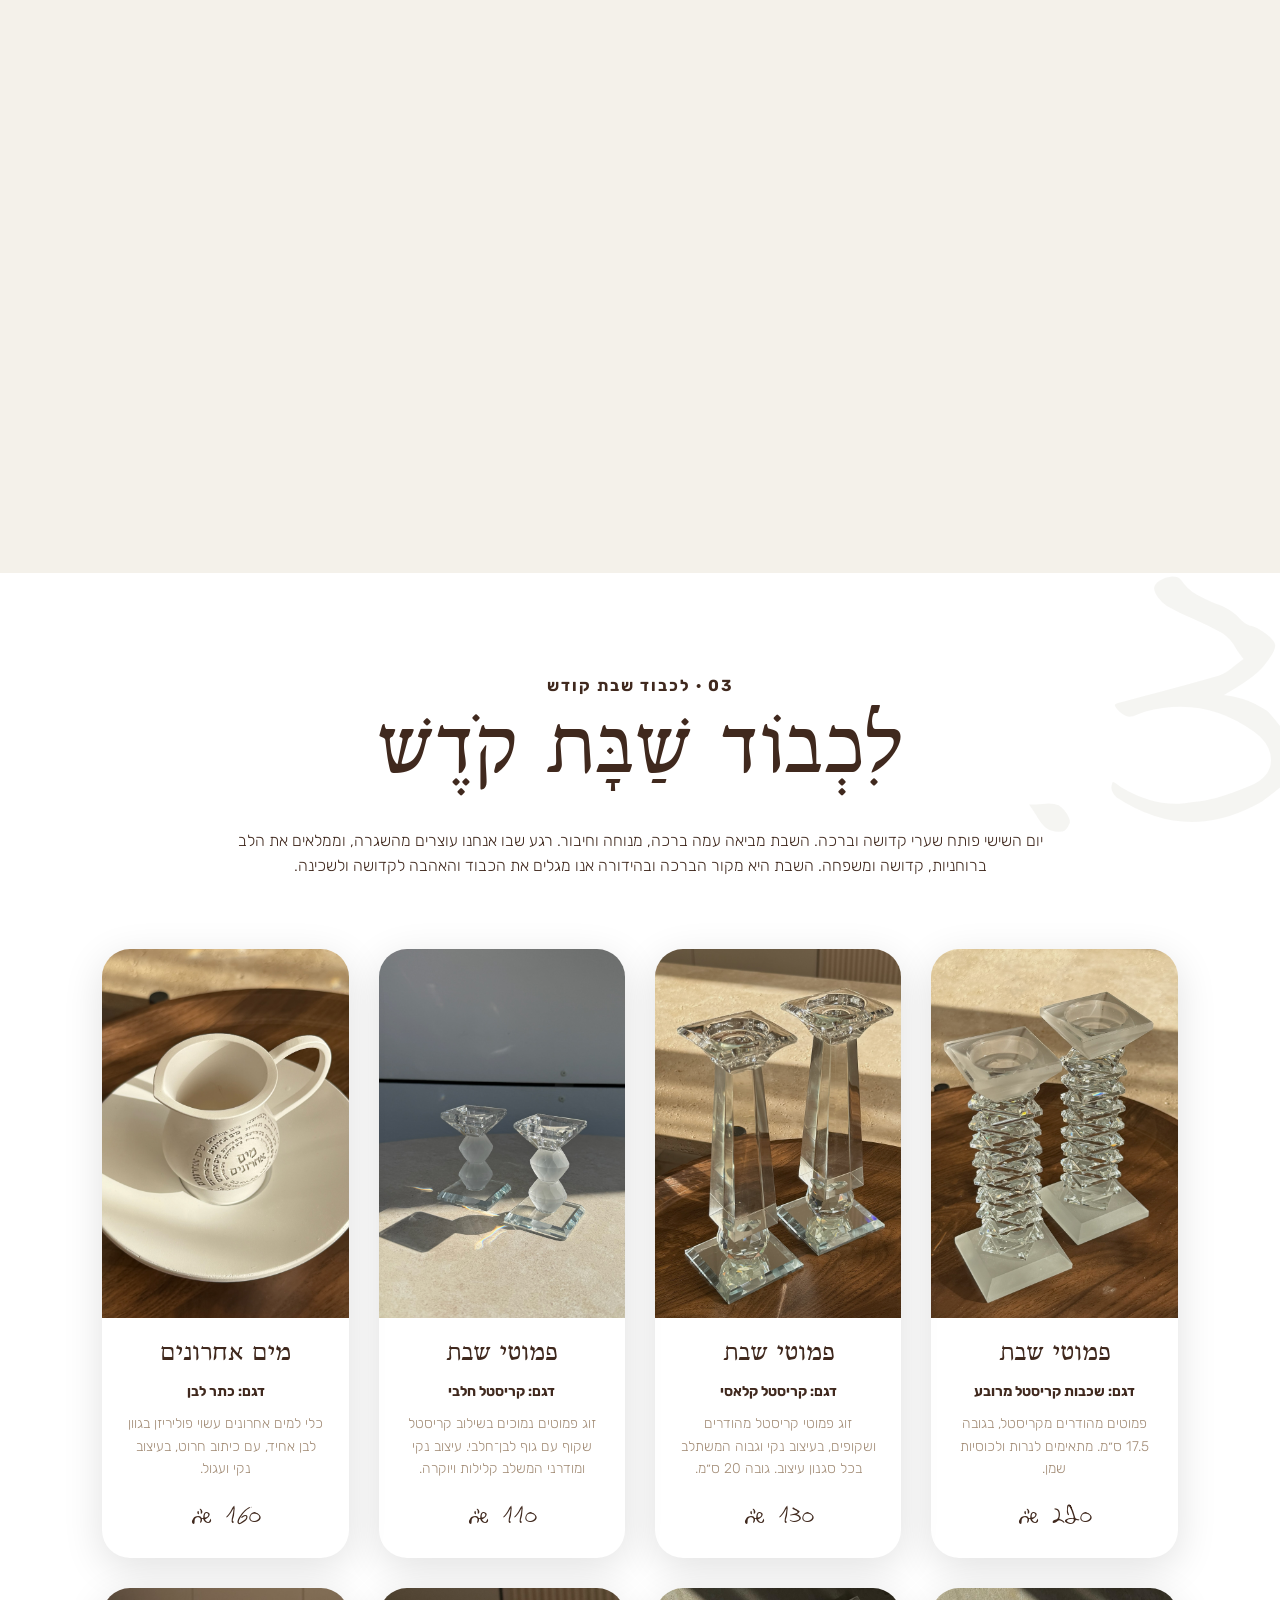
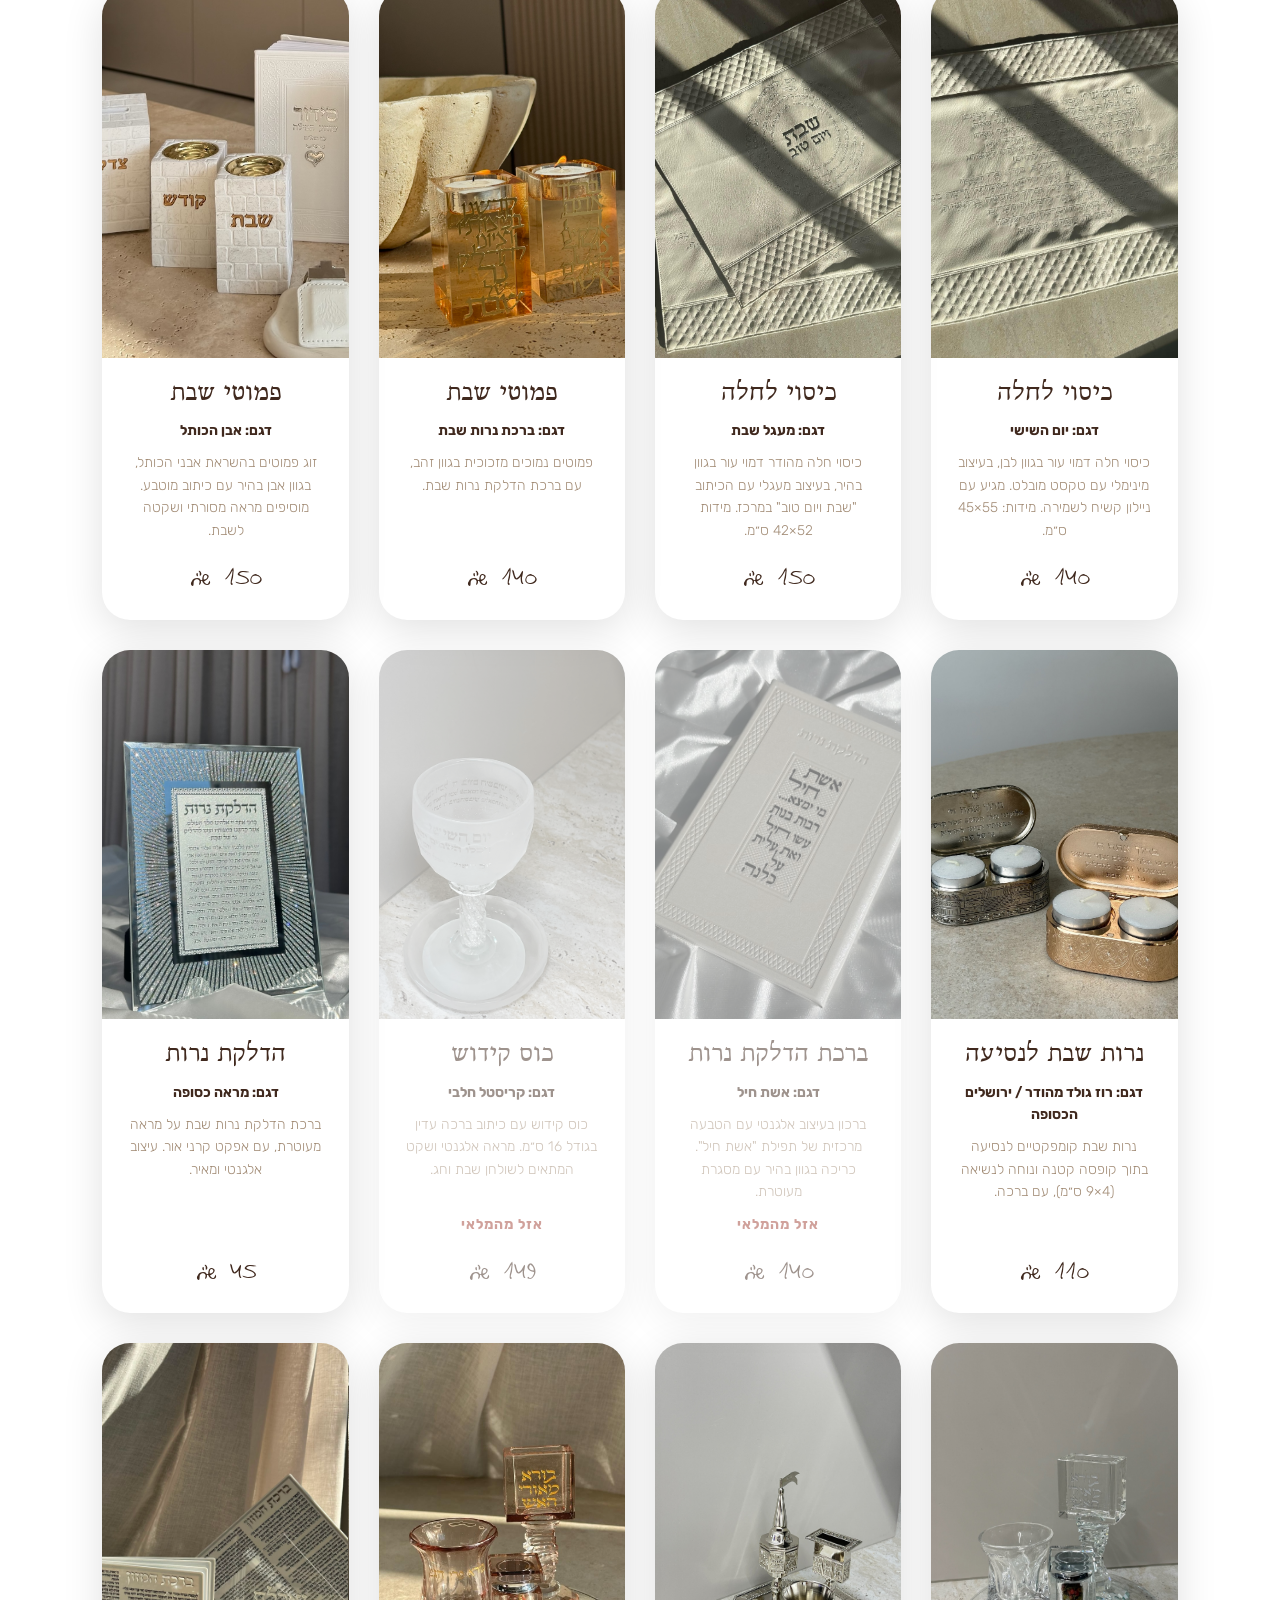
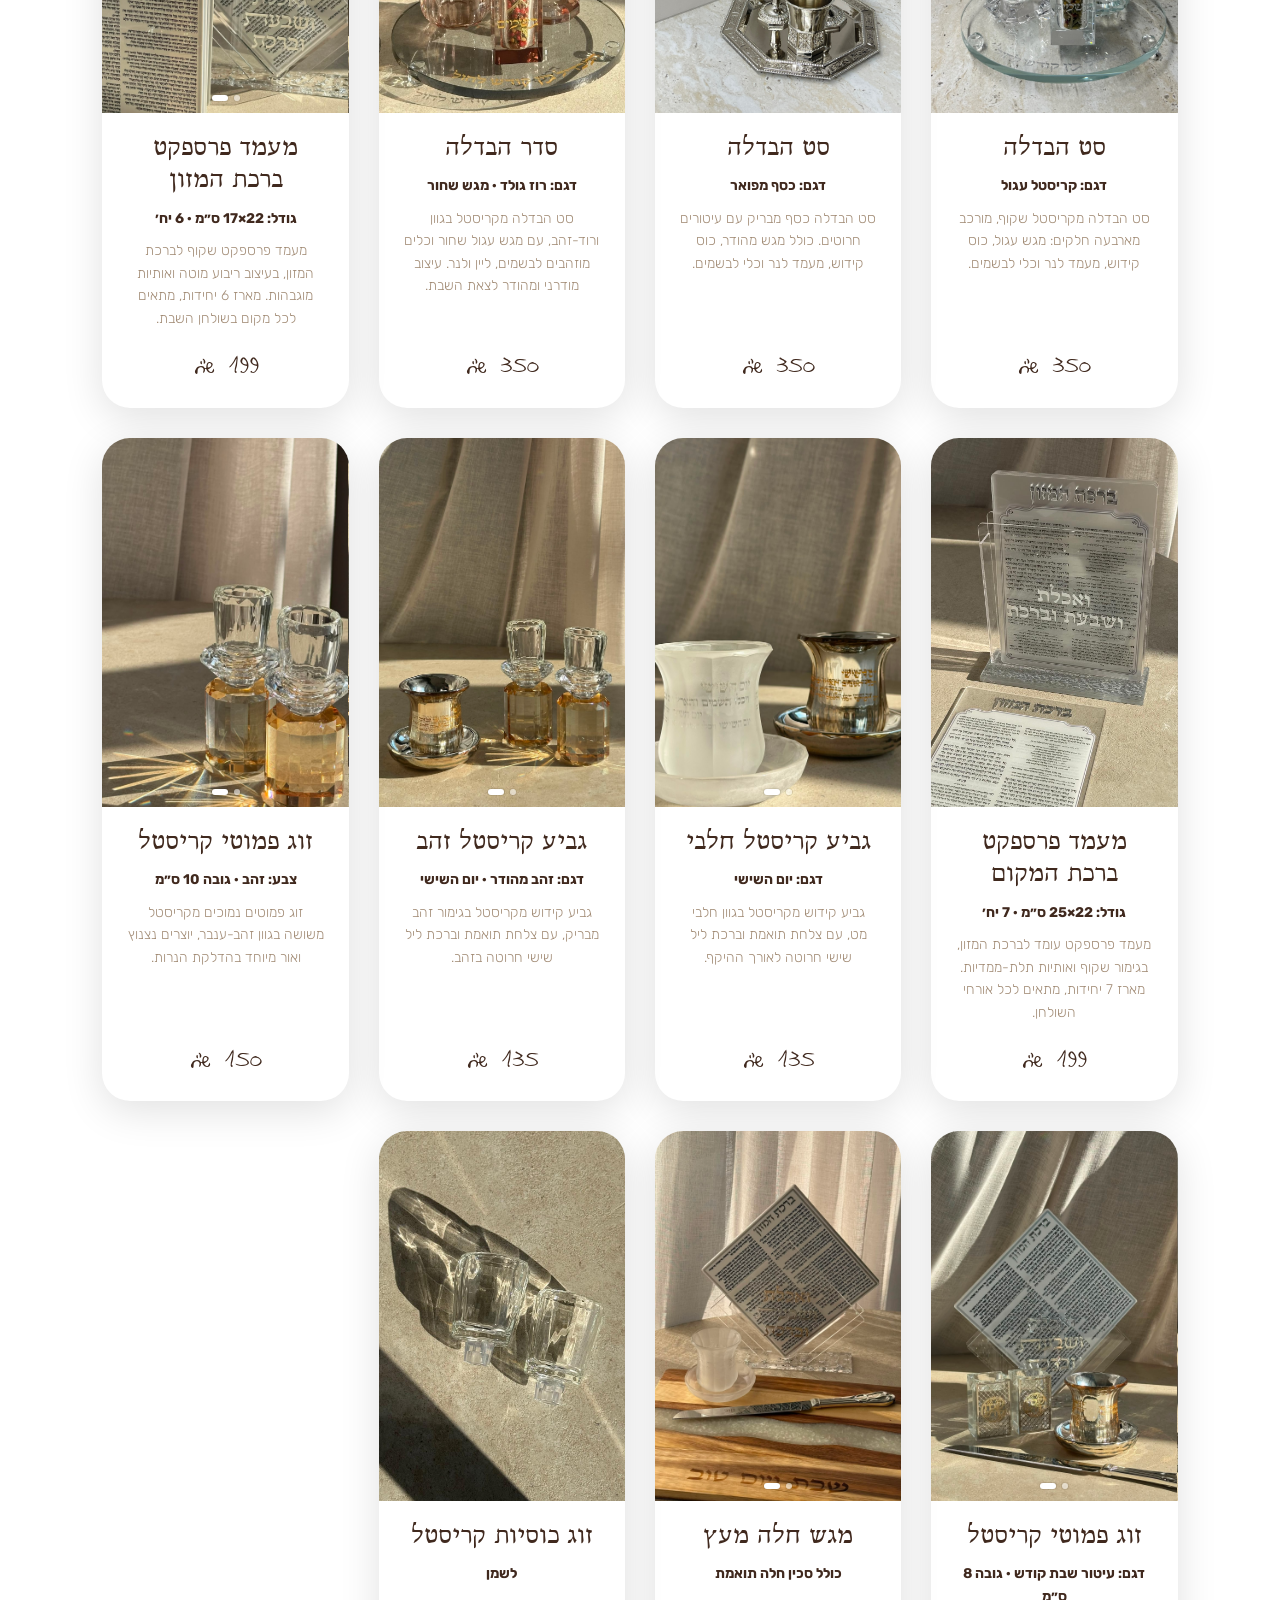
==== commit 298095b5: "Restyle hero order button" ====
--- a/index.html
+++ b/index.html
@@ -9,7 +9,7 @@
 <link rel="preconnect" href="https://fonts.googleapis.com">
 <link rel="preload" href="assets/fonts/HadasimCLM-Regular.ttf" as="font" type="font/ttf" crossorigin>
 <link rel="preload" href="assets/fonts/FtPilKahol.ttf" as="font" type="font/ttf" crossorigin>
-<link rel="stylesheet" href="assets/css/style.css?v=81">
+<link rel="stylesheet" href="assets/css/style.css?v=82">
 </head>
 <body>
 
@@ -77,12 +77,14 @@
     <h1 class="hero-title">אמונה</h1>
     <div class="hero-word-bottom">בחרתי</div>
     <p class="hero-tagline">אָמָנוּת · יוּדָאִיקָה</p>
-    <div class="hero-actions">
-      <a href="#categories" class="btn btn-primary">לקטלוג</a>
-      <a href="holidays.html" class="btn btn-holiday">✦ לקולקציות חגים ✦</a>
-    </div>
-    <div class="hero-actions-holiday">
-      <a href="#contact" class="btn btn-outline">להזמנות</a>
+    <div class="hero-actions-group">
+      <div class="hero-actions">
+        <a href="#categories" class="btn btn-primary">לקטלוג</a>
+        <a href="holidays.html" class="btn btn-holiday">✦ לקולקציות חגים ✦</a>
+      </div>
+      <div class="hero-actions-holiday">
+        <a href="#contact" class="btn btn-holiday">להזמנות</a>
+      </div>
     </div>
   </div>
   <div class="scroll-cue"></div>
--- a/assets/css/style.css
+++ b/assets/css/style.css
@@ -307,25 +307,25 @@
   color: var(--brown-light);
   margin-bottom: 46px;
 }
+.hero-actions-group {
+  display: inline-flex;
+  flex-direction: column;
+  align-items: stretch;
+  max-width: 100%;
+}
 .hero-actions {
   display: flex;
   gap: 18px;
   justify-content: center;
-  flex-wrap: wrap;
+  flex-wrap: nowrap;
 }
 .hero-actions-holiday {
   display: flex;
-  justify-content: center;
   margin-top: 45px;
 }
 .hero-actions-holiday .btn {
-  border: none;
-  padding: 8px 20px;
-  font-size: 16px;
-  text-decoration: underline;
-  text-underline-offset: 4px;
-}
-.hero-actions-holiday .btn:hover { background: rgba(64, 41, 30, 0.08); color: var(--brown-1); }
+  width: 100%;
+}
 .btn-holiday {
   background: transparent;
   color: var(--brown-1);
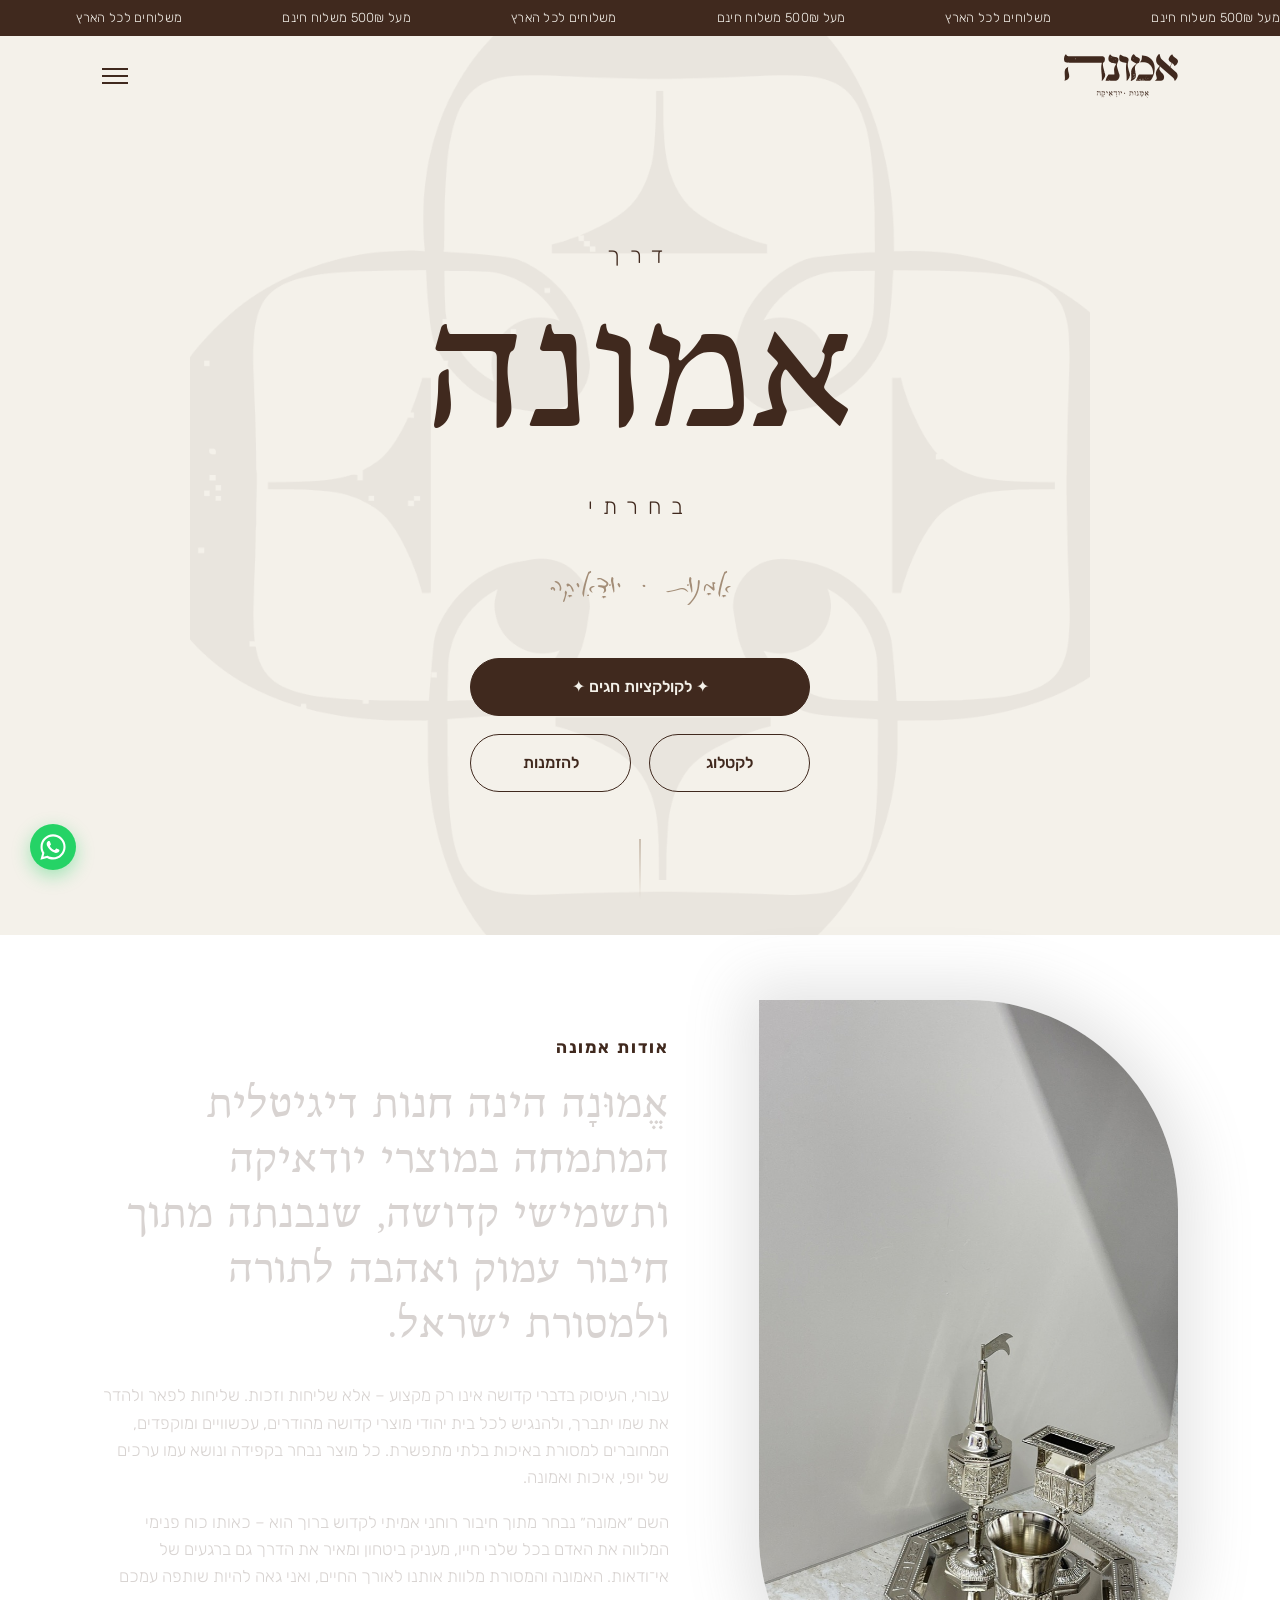
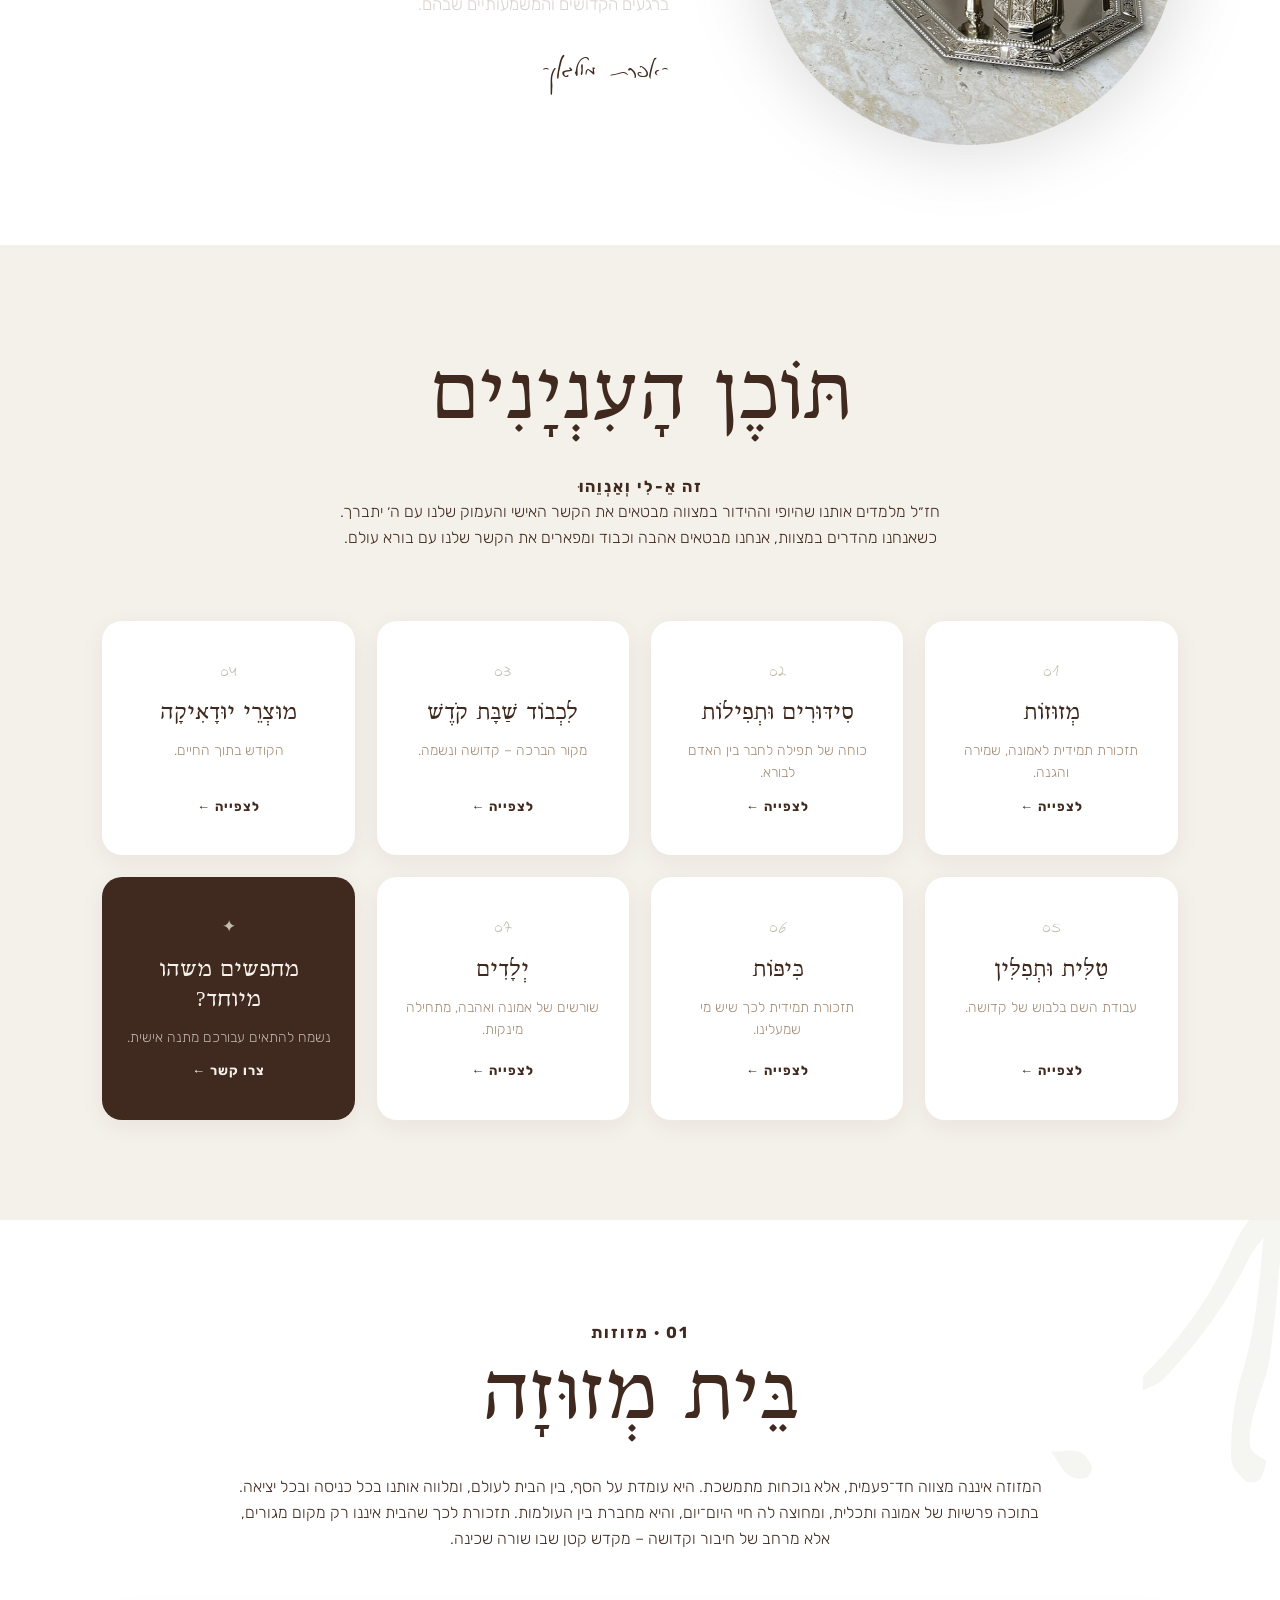
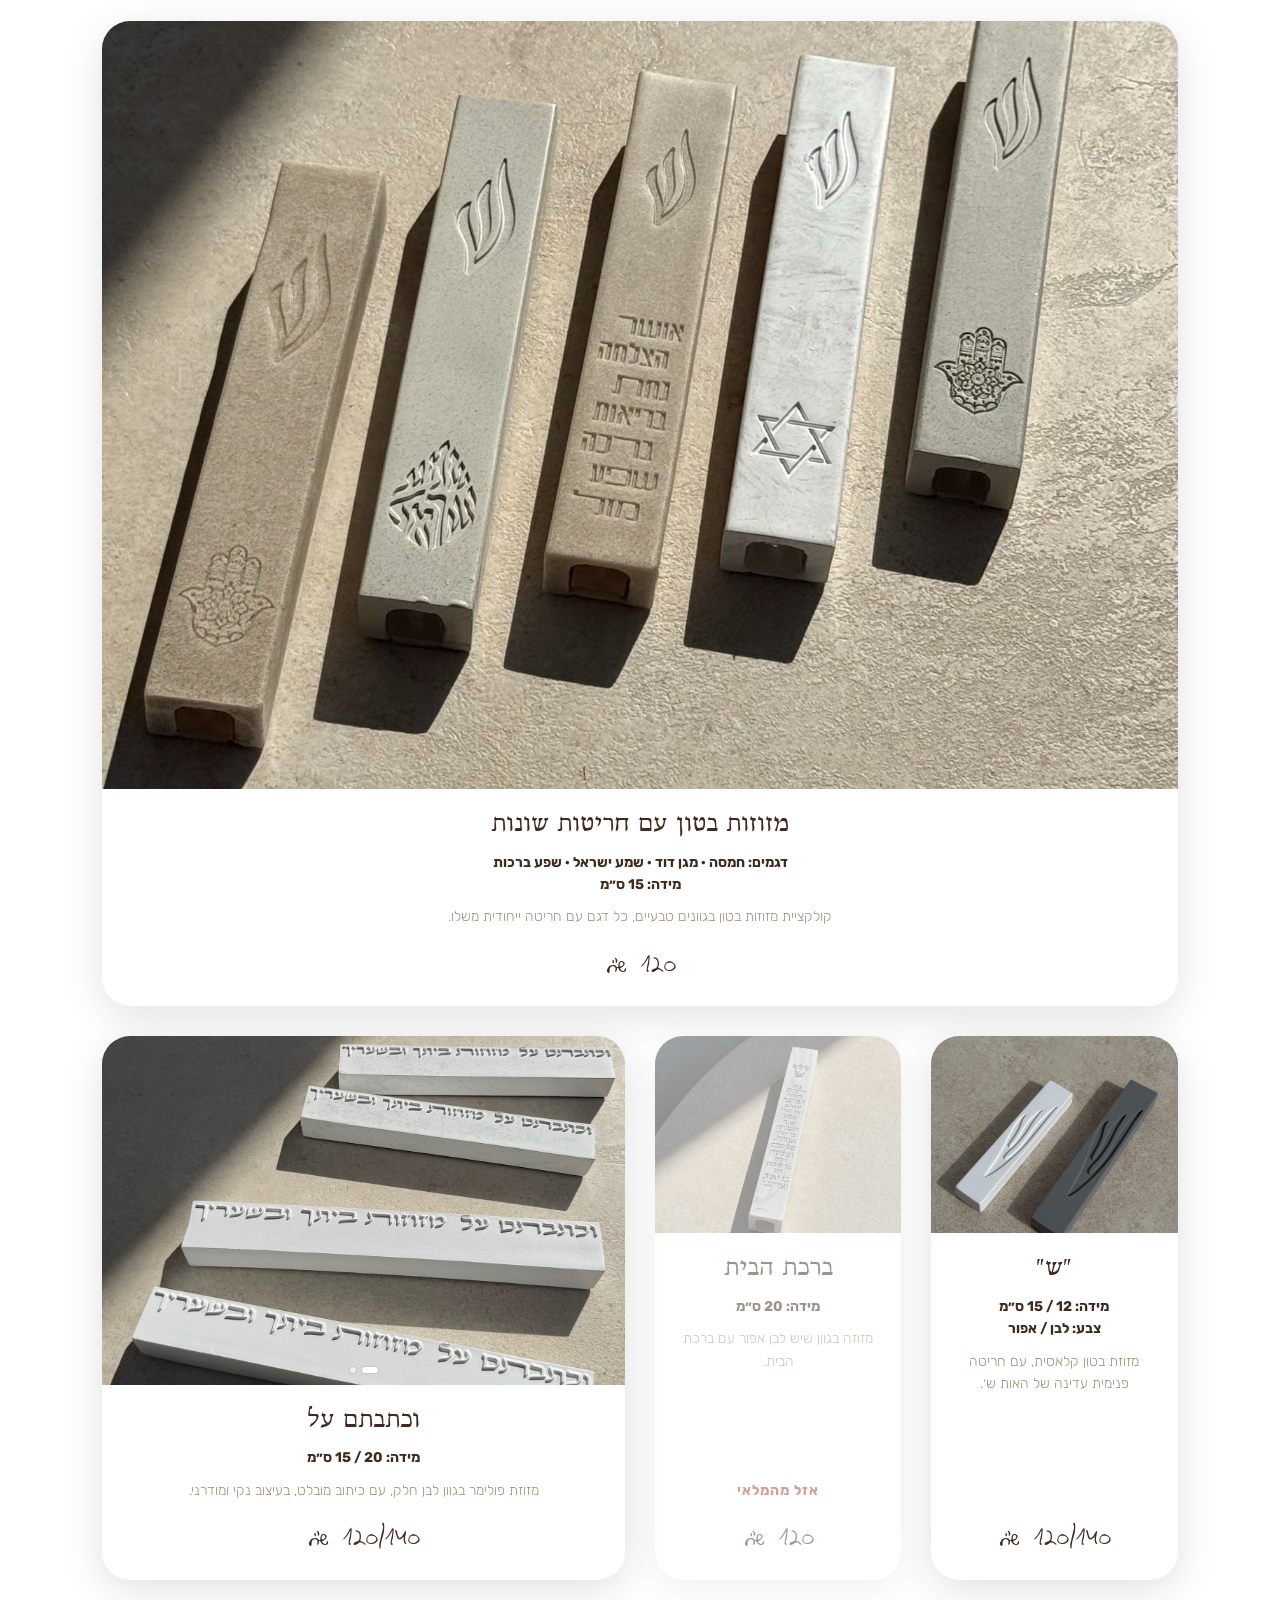
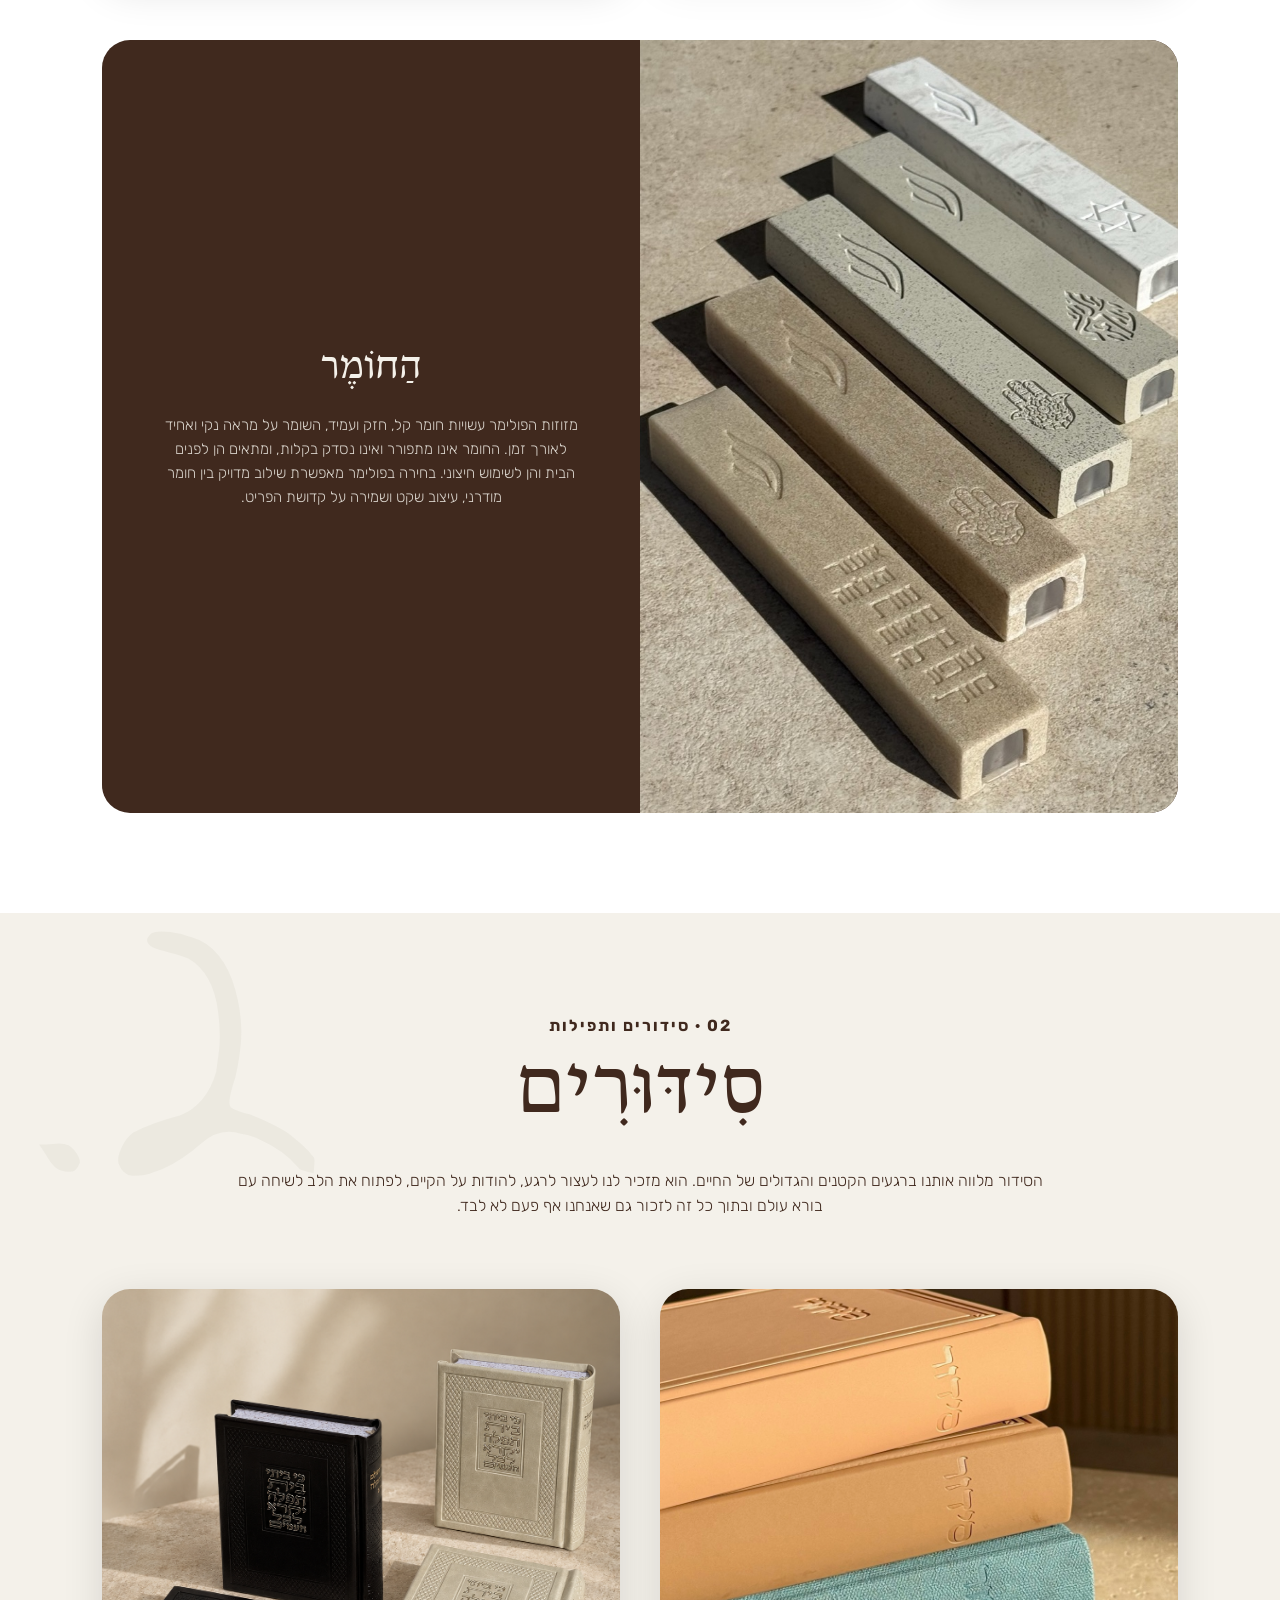
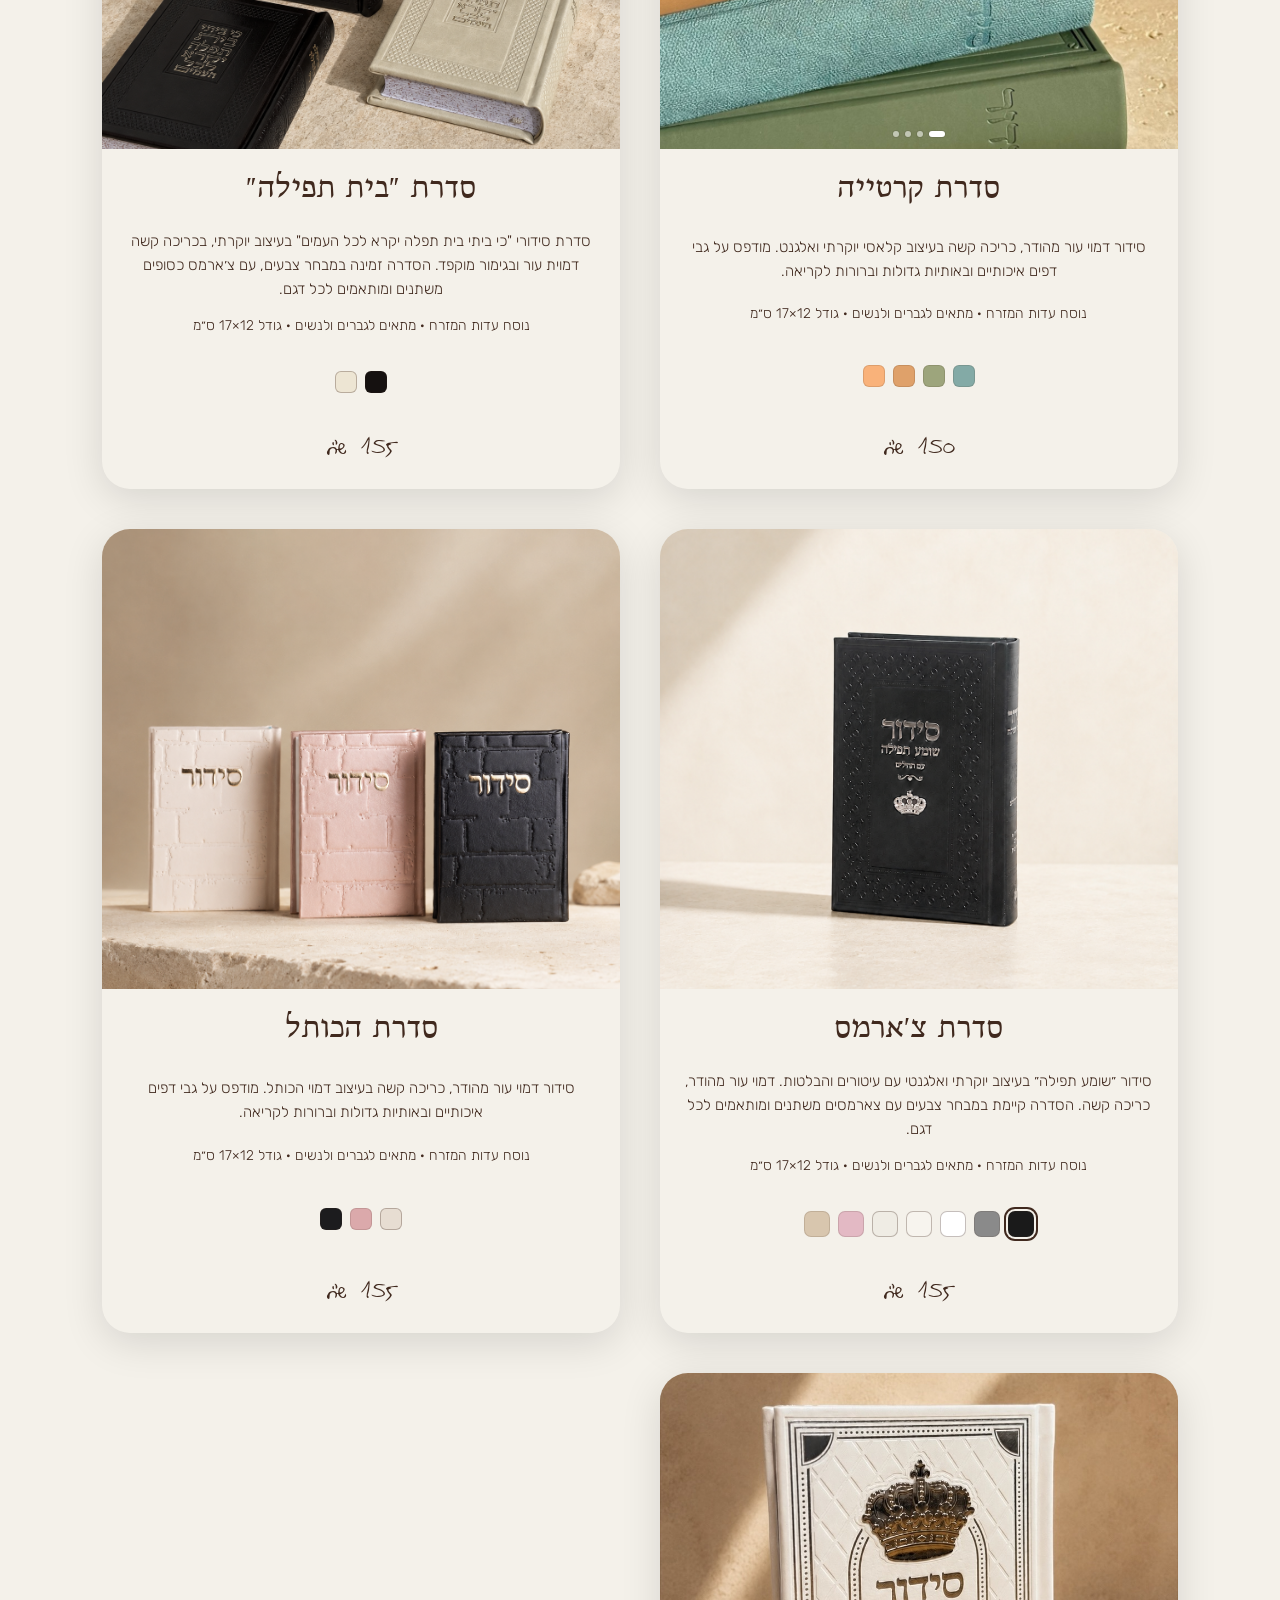
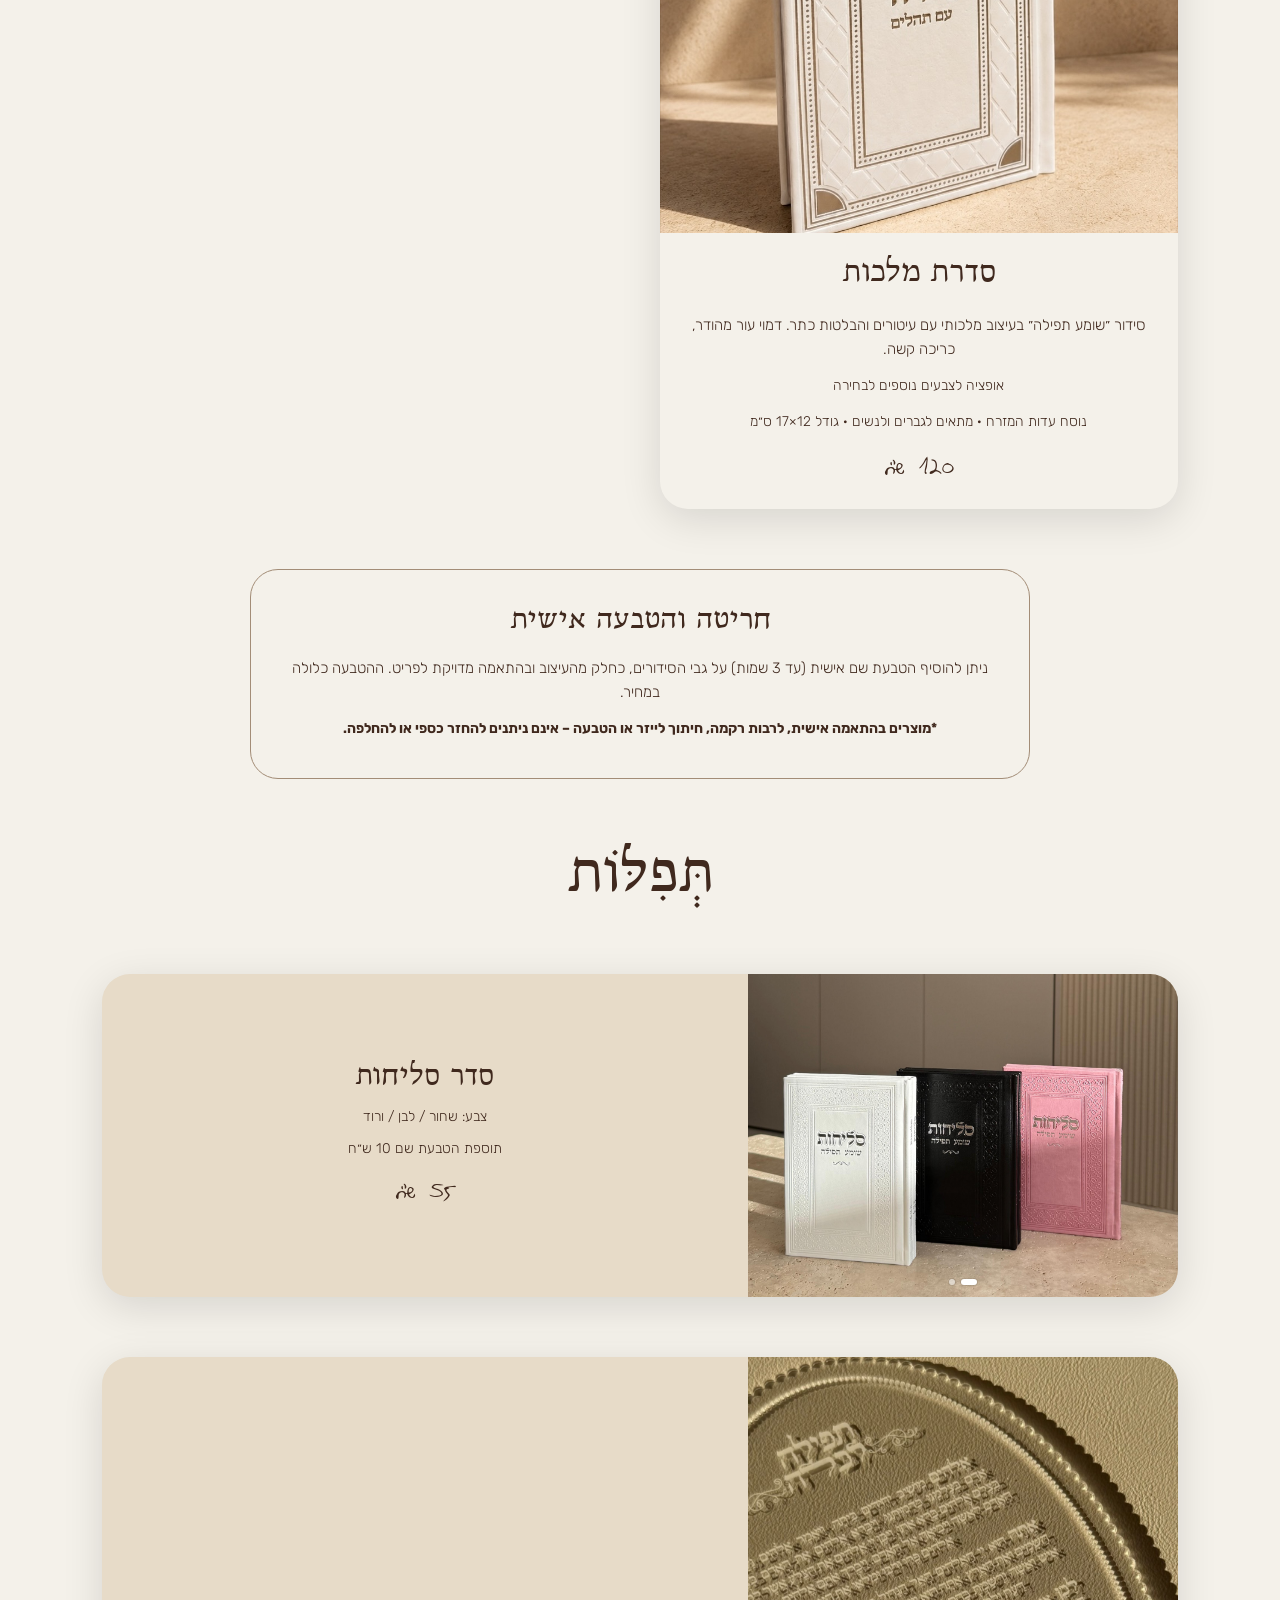
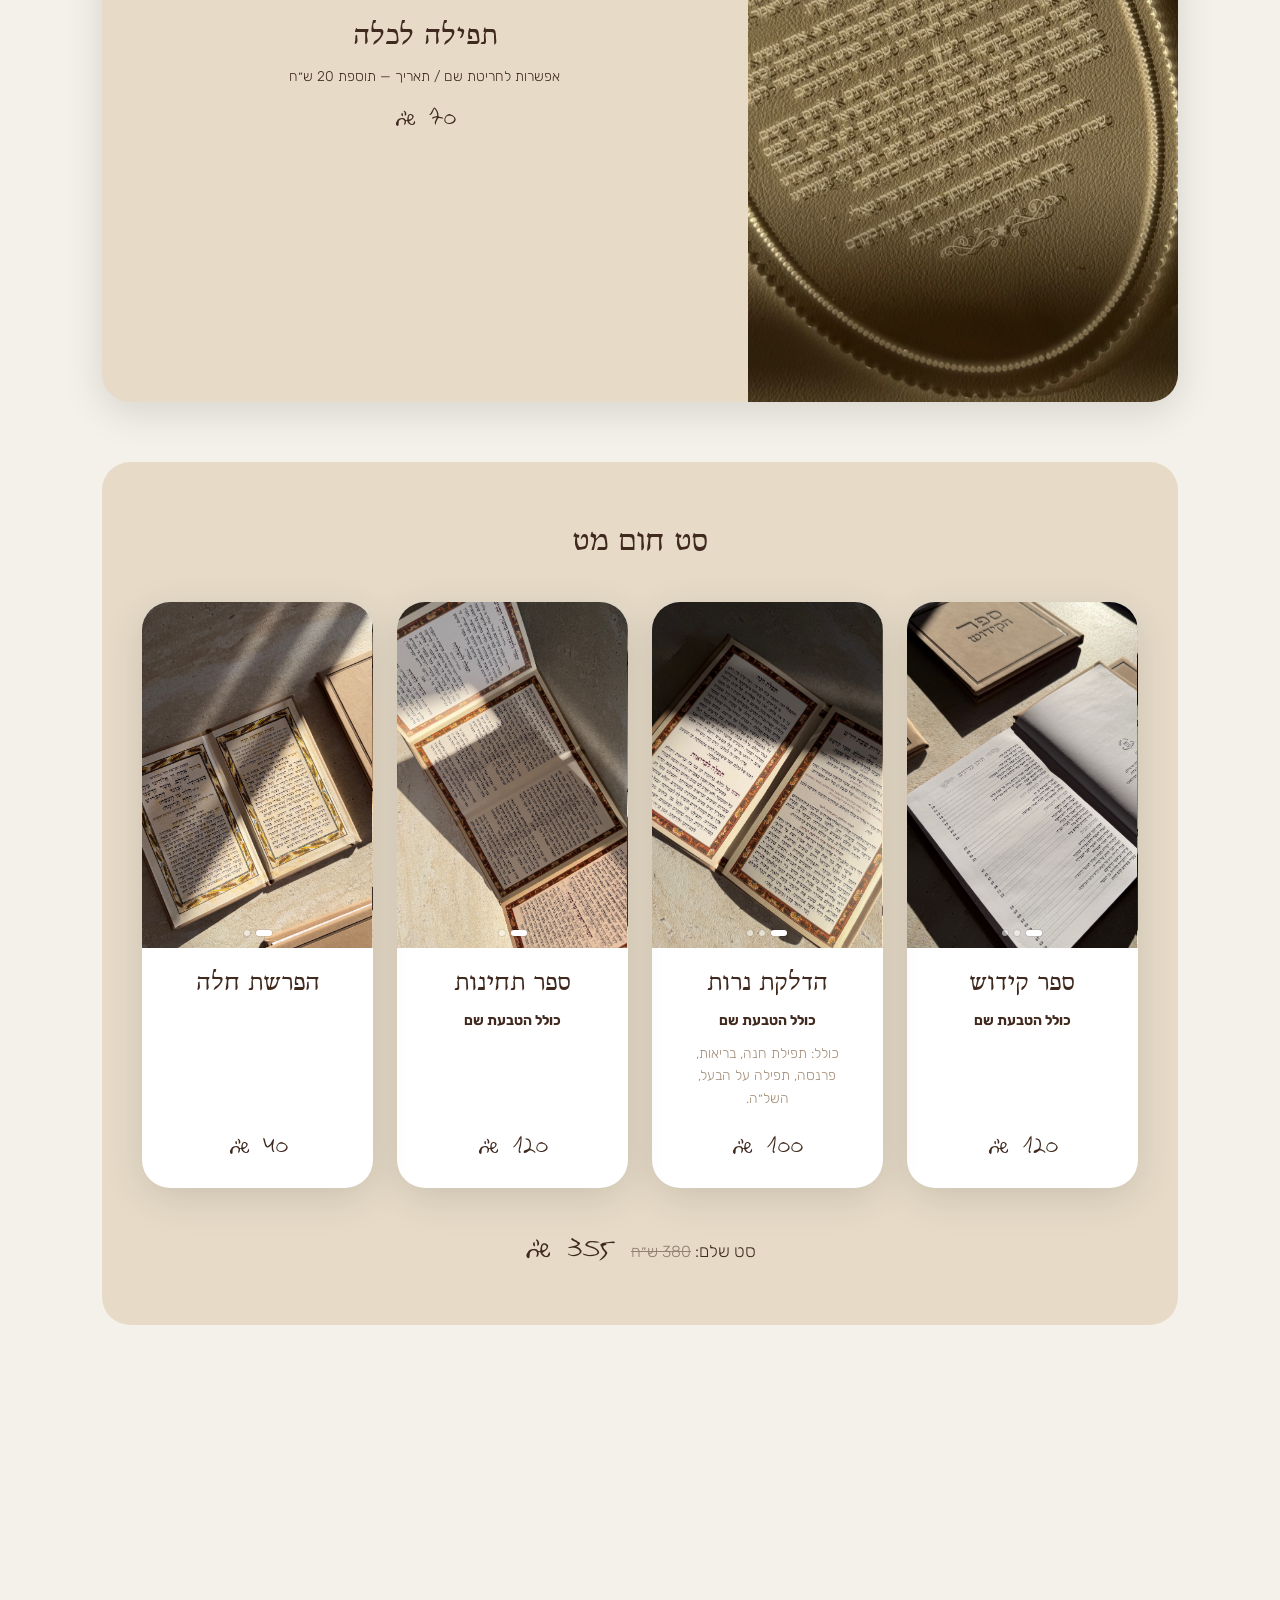
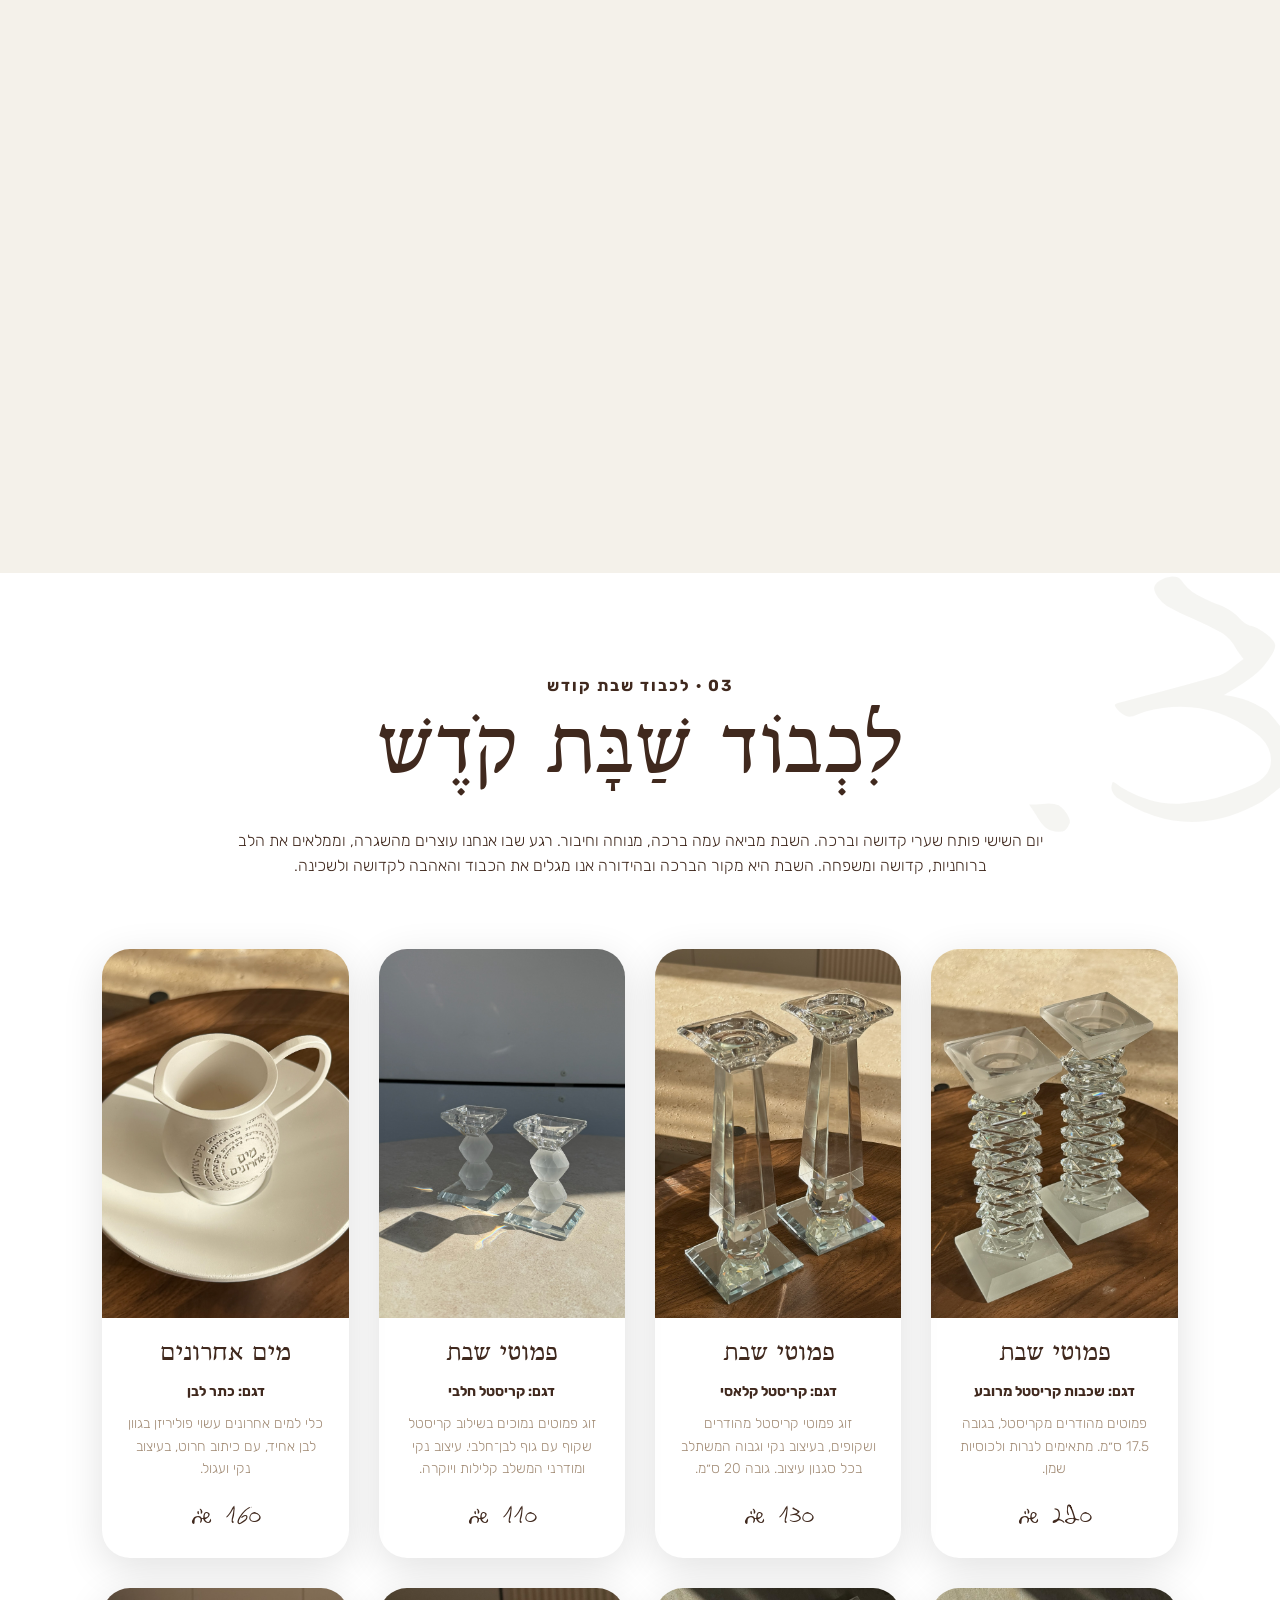
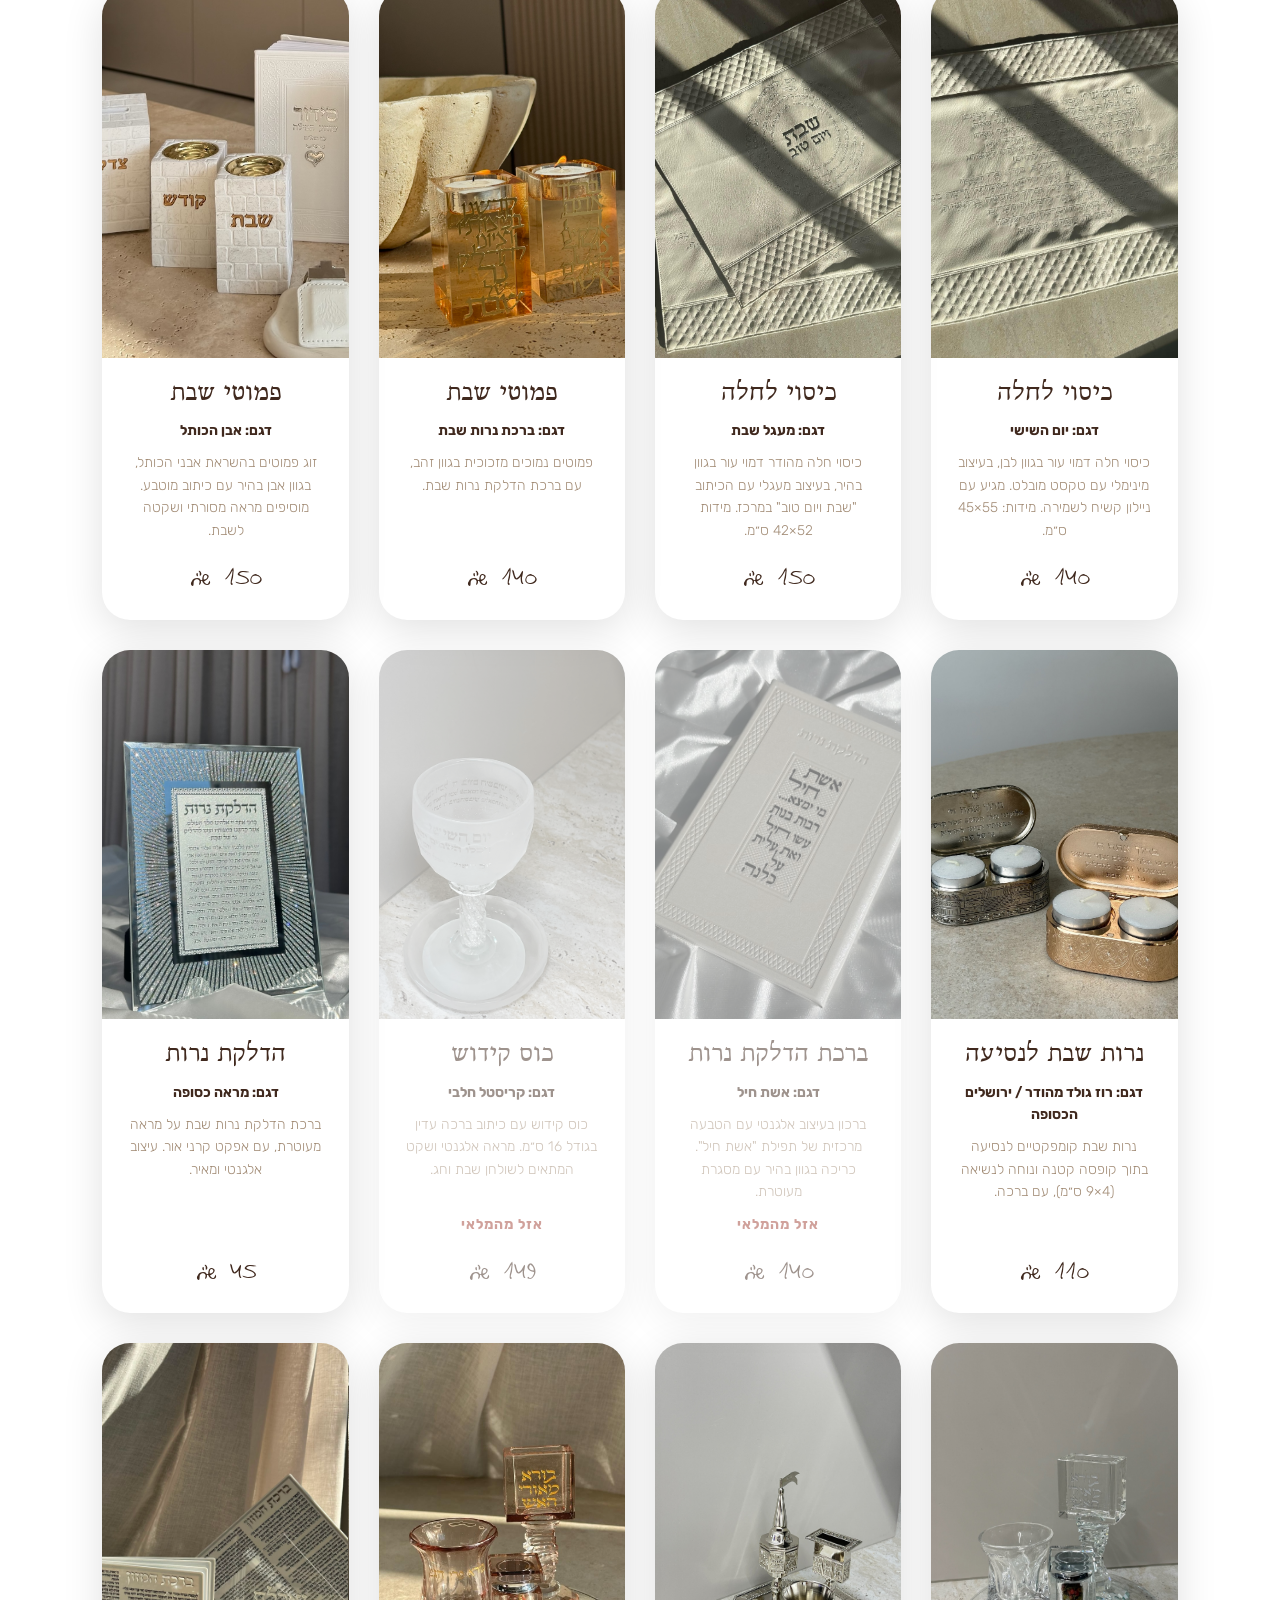
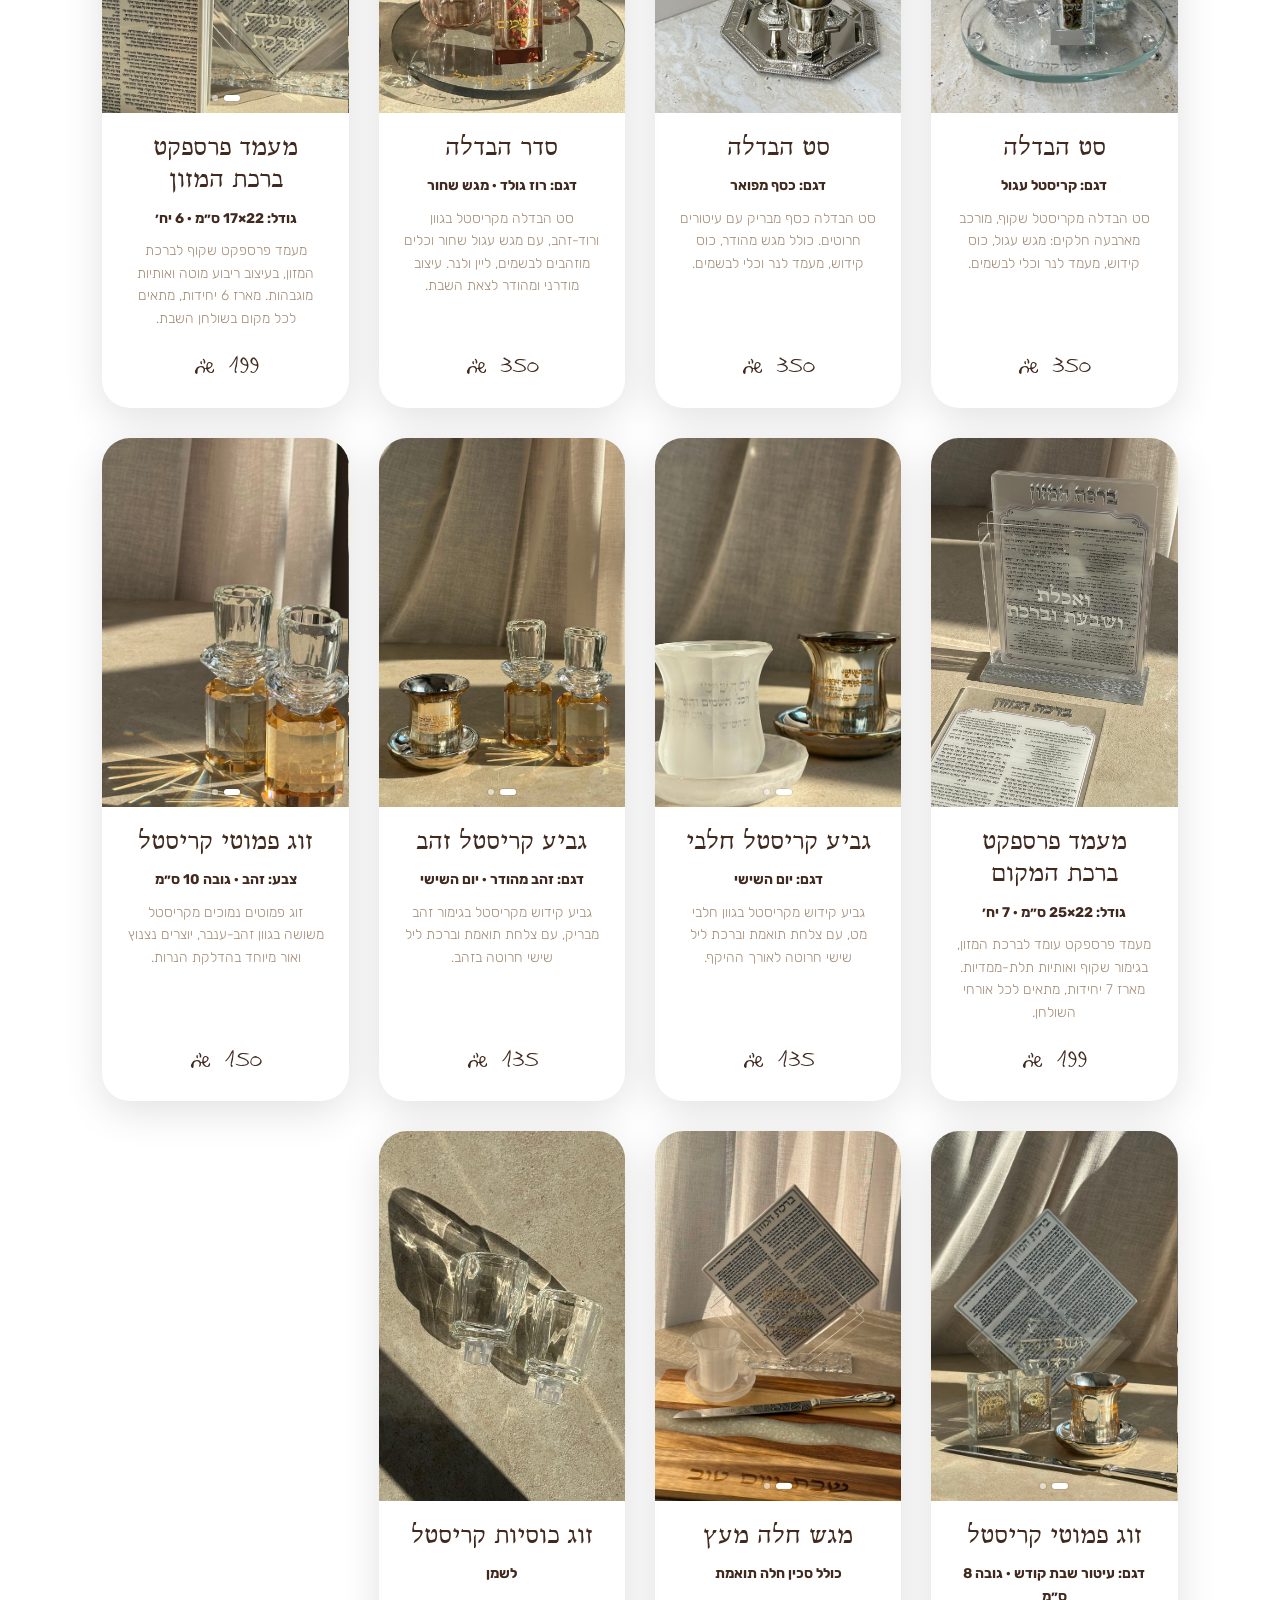
==== commit 80f233fb: "Rearrange hero action buttons" ====
--- a/index.html
+++ b/index.html
@@ -9,7 +9,7 @@
 <link rel="preconnect" href="https://fonts.googleapis.com">
 <link rel="preload" href="assets/fonts/HadasimCLM-Regular.ttf" as="font" type="font/ttf" crossorigin>
 <link rel="preload" href="assets/fonts/FtPilKahol.ttf" as="font" type="font/ttf" crossorigin>
-<link rel="stylesheet" href="assets/css/style.css?v=82">
+<link rel="stylesheet" href="assets/css/style.css?v=83">
 </head>
 <body>
 
@@ -78,12 +78,10 @@
     <div class="hero-word-bottom">בחרתי</div>
     <p class="hero-tagline">אָמָנוּת · יוּדָאִיקָה</p>
     <div class="hero-actions-group">
+      <a href="holidays.html" class="btn btn-primary hero-holiday-primary">✦ לקולקציות חגים ✦</a>
       <div class="hero-actions">
-        <a href="#categories" class="btn btn-primary">לקטלוג</a>
-        <a href="holidays.html" class="btn btn-holiday">✦ לקולקציות חגים ✦</a>
-      </div>
-      <div class="hero-actions-holiday">
-        <a href="#contact" class="btn btn-holiday">להזמנות</a>
+        <a href="#categories" class="btn btn-outline">לקטלוג</a>
+        <a href="#contact" class="btn btn-outline">להזמנות</a>
       </div>
     </div>
   </div>
--- a/assets/css/style.css
+++ b/assets/css/style.css
@@ -311,20 +311,14 @@
   display: inline-flex;
   flex-direction: column;
   align-items: stretch;
-  max-width: 100%;
-}
+  gap: 18px;
+  width: min(340px, 100%);
+}
+.hero-holiday-primary { width: 100%; }
 .hero-actions {
-  display: flex;
+  display: grid;
+  grid-template-columns: repeat(2, minmax(0, 1fr));
   gap: 18px;
-  justify-content: center;
-  flex-wrap: nowrap;
-}
-.hero-actions-holiday {
-  display: flex;
-  margin-top: 45px;
-}
-.hero-actions-holiday .btn {
-  width: 100%;
 }
 .btn-holiday {
   background: transparent;
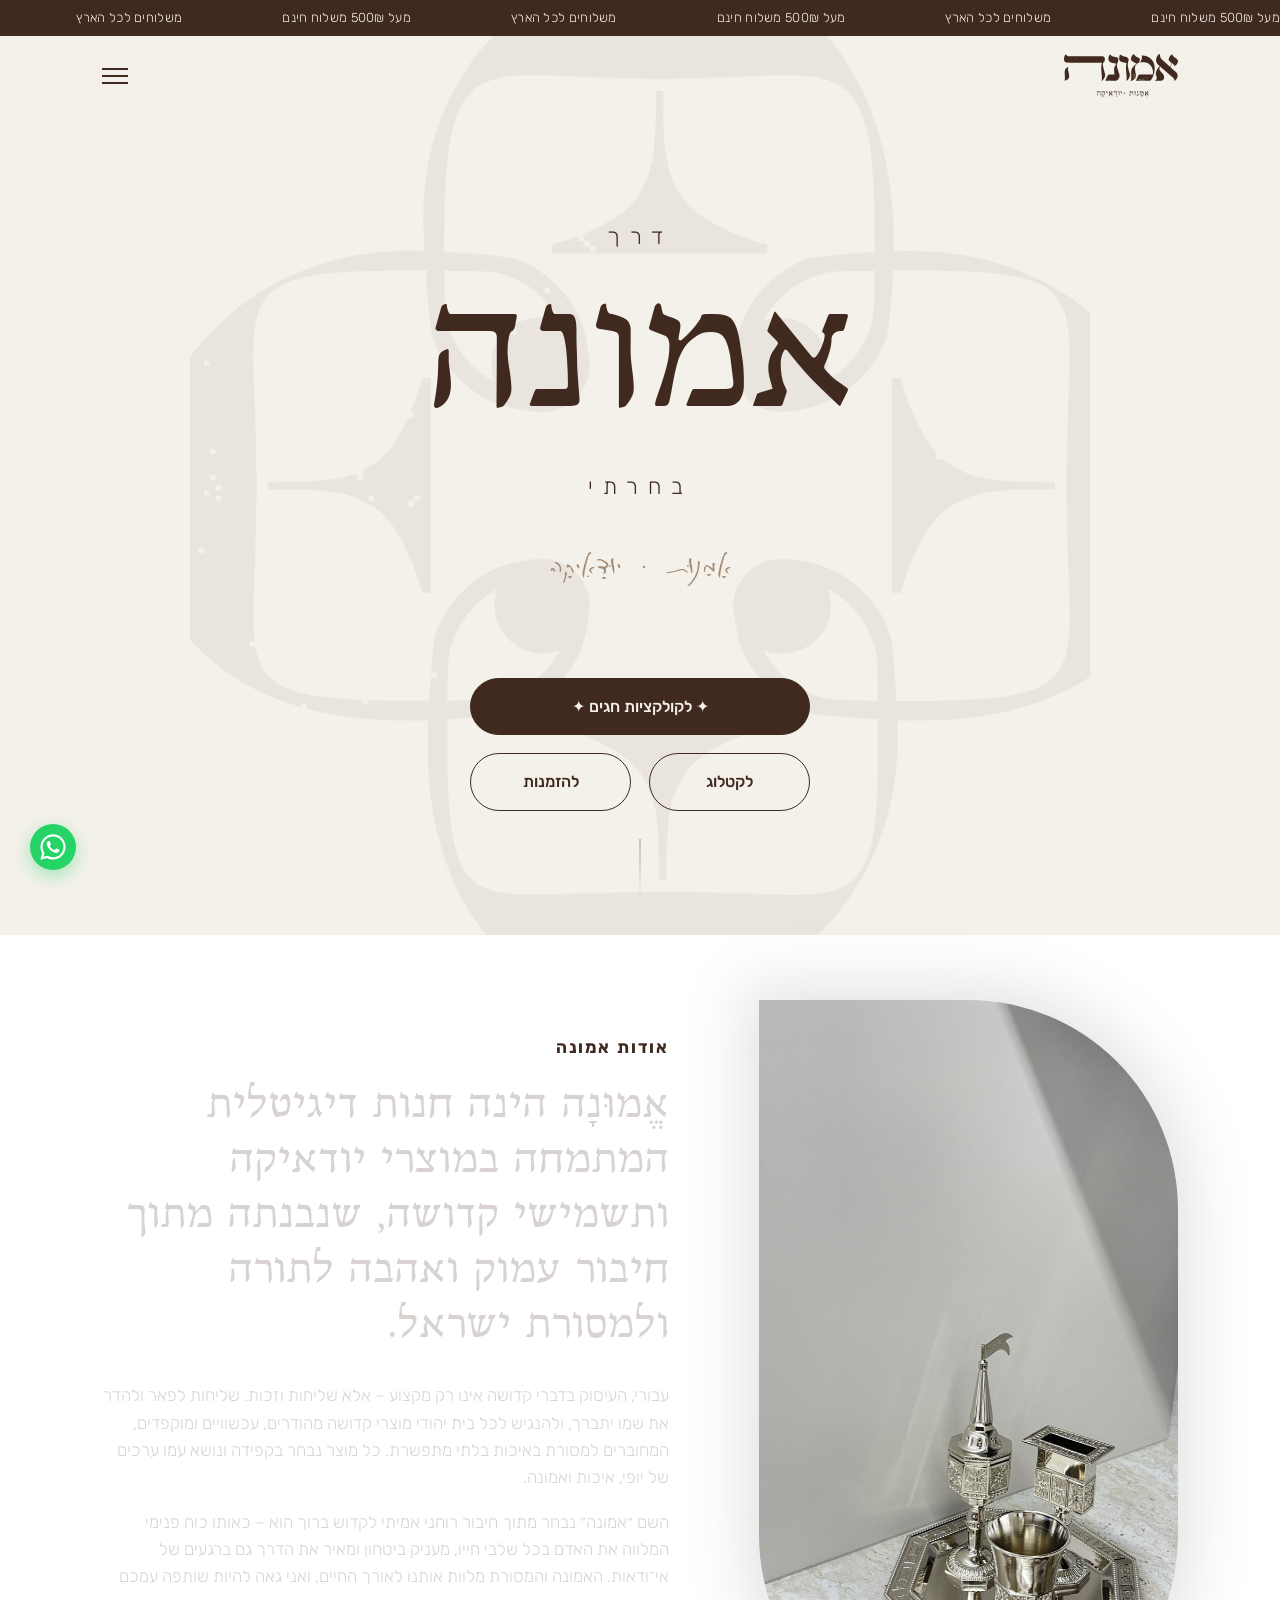
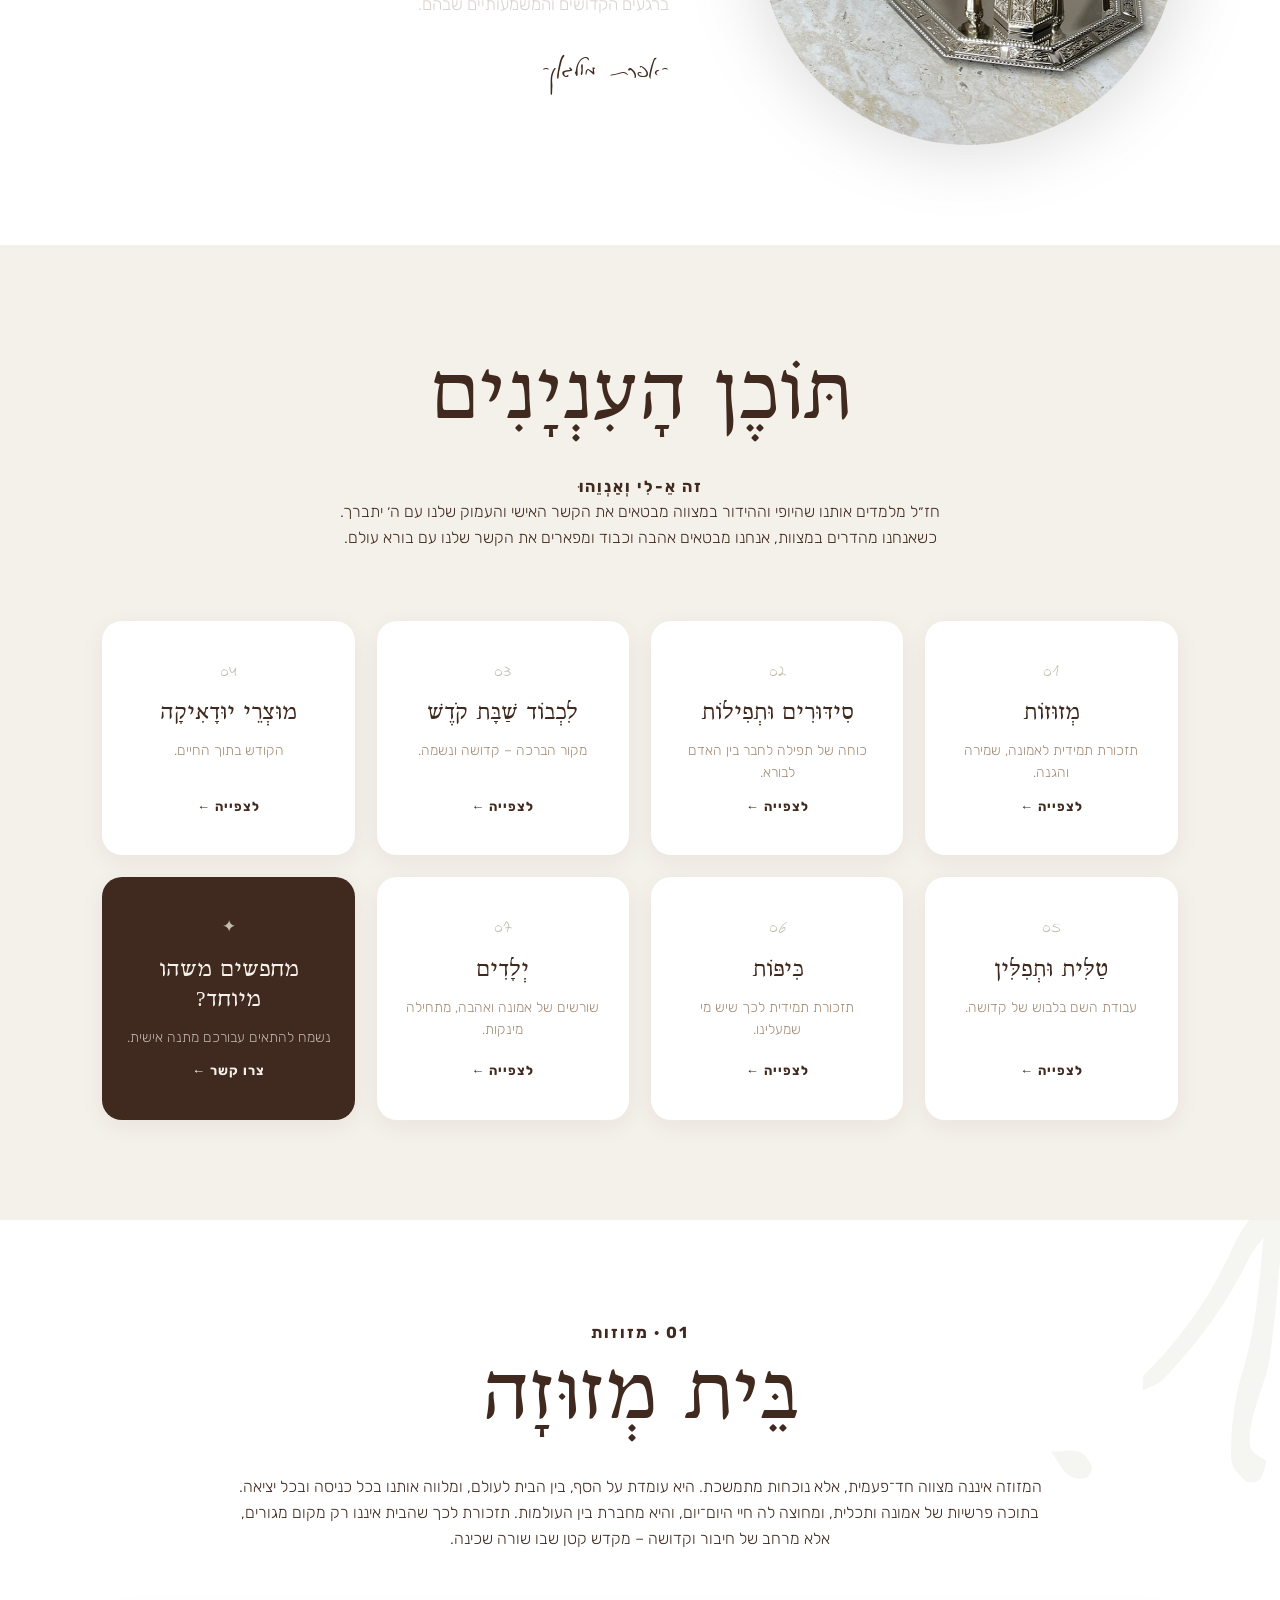
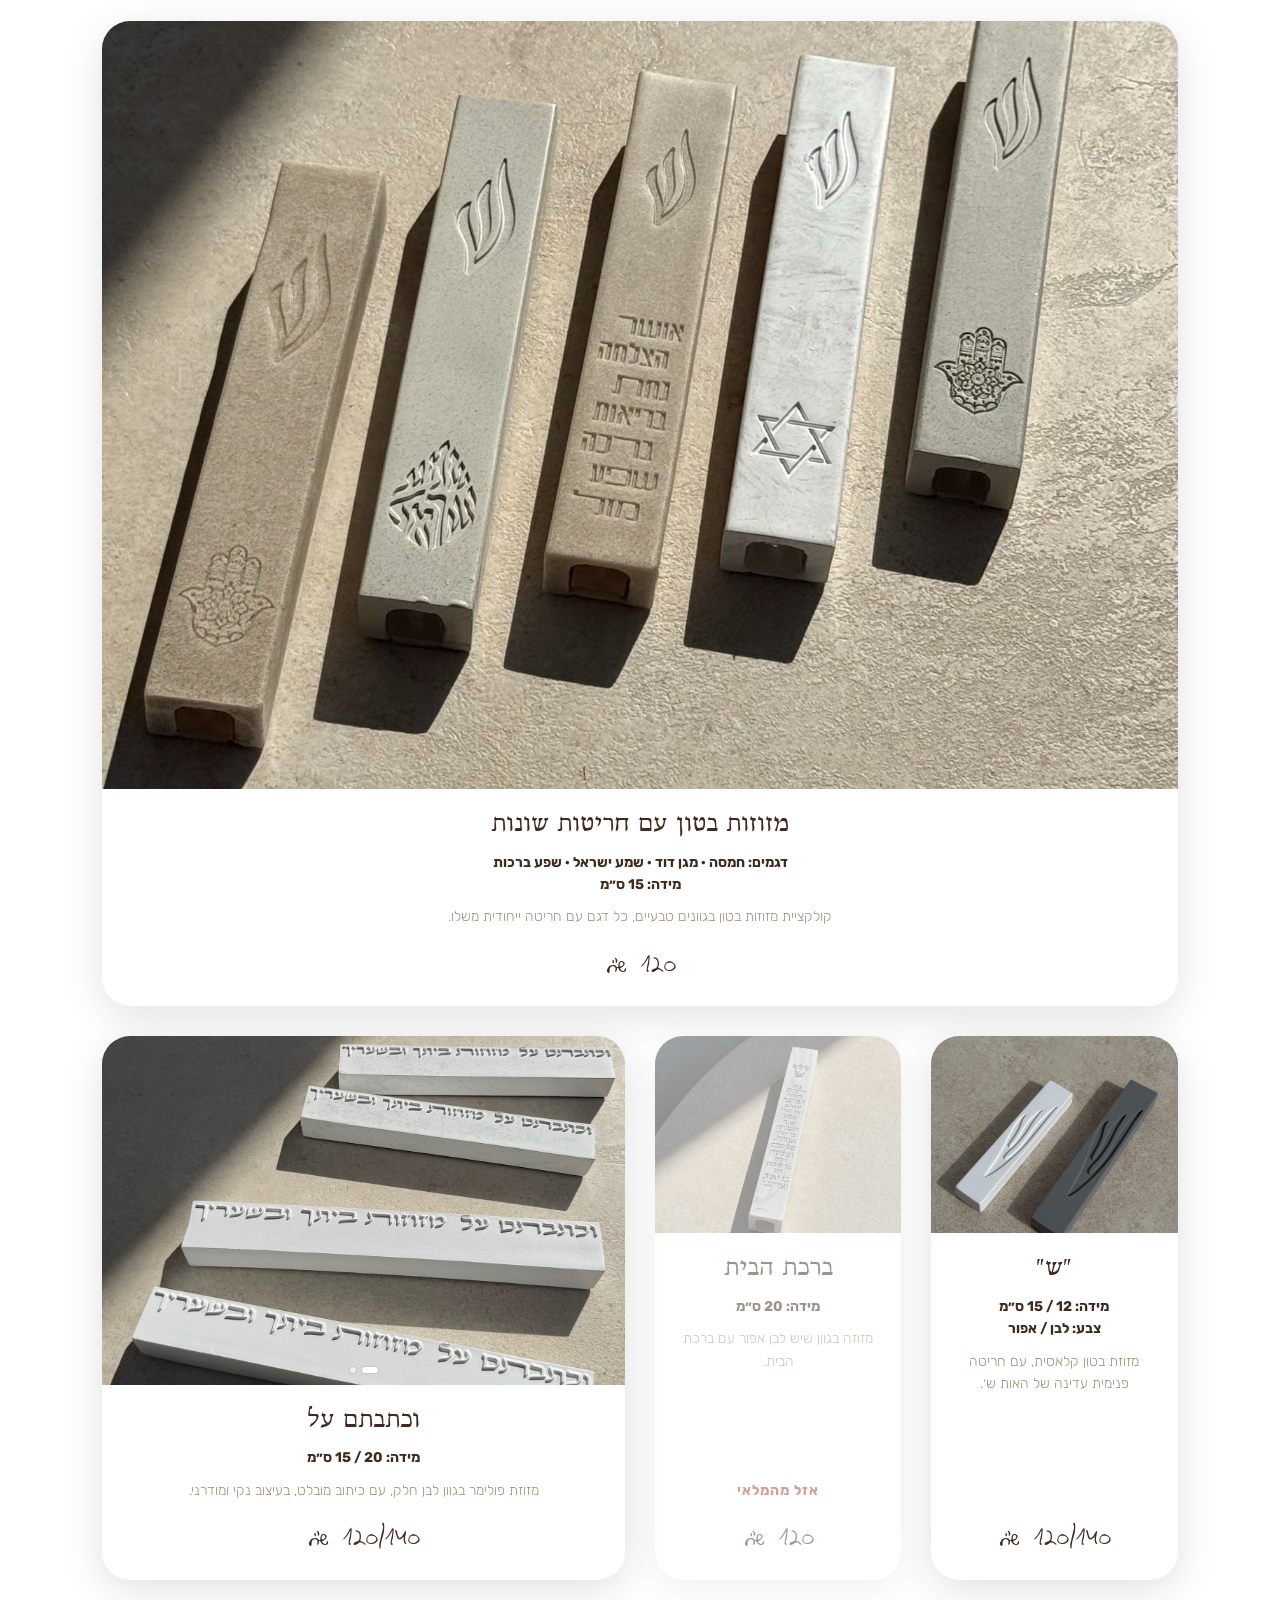
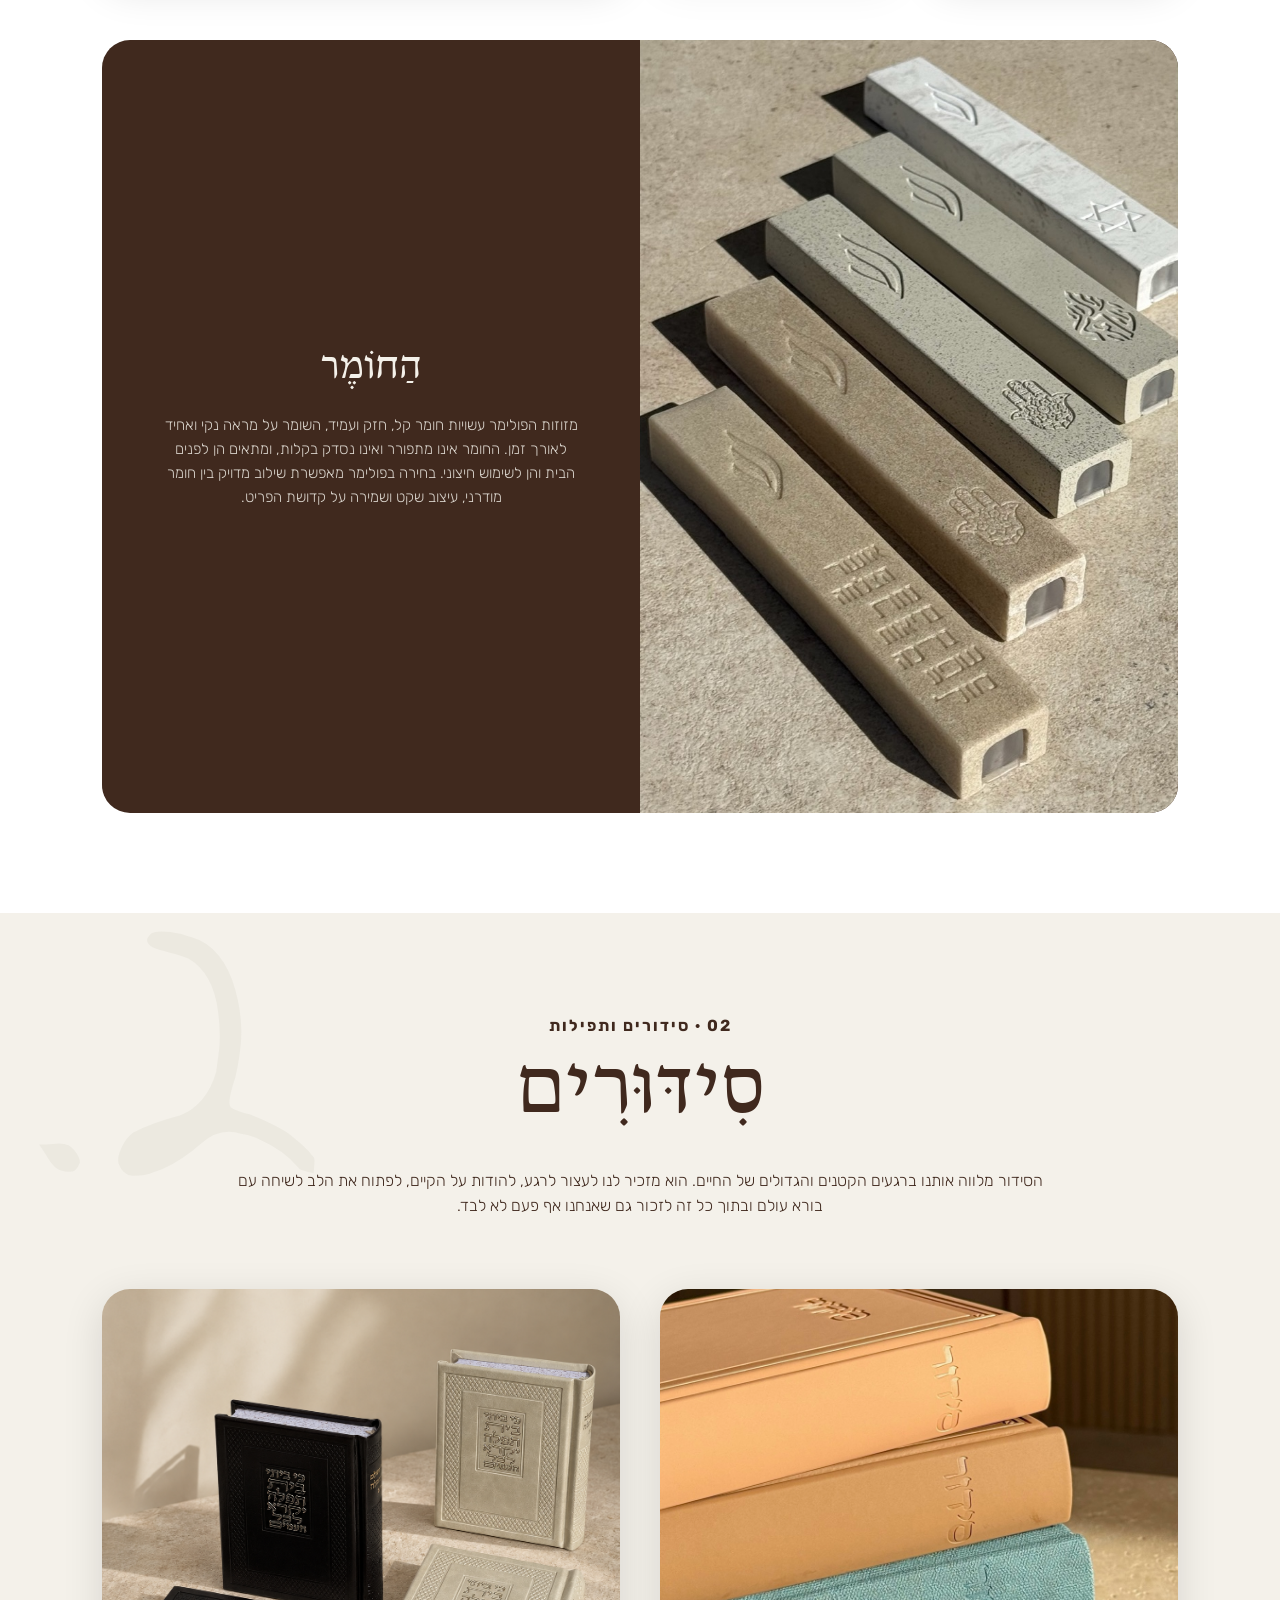
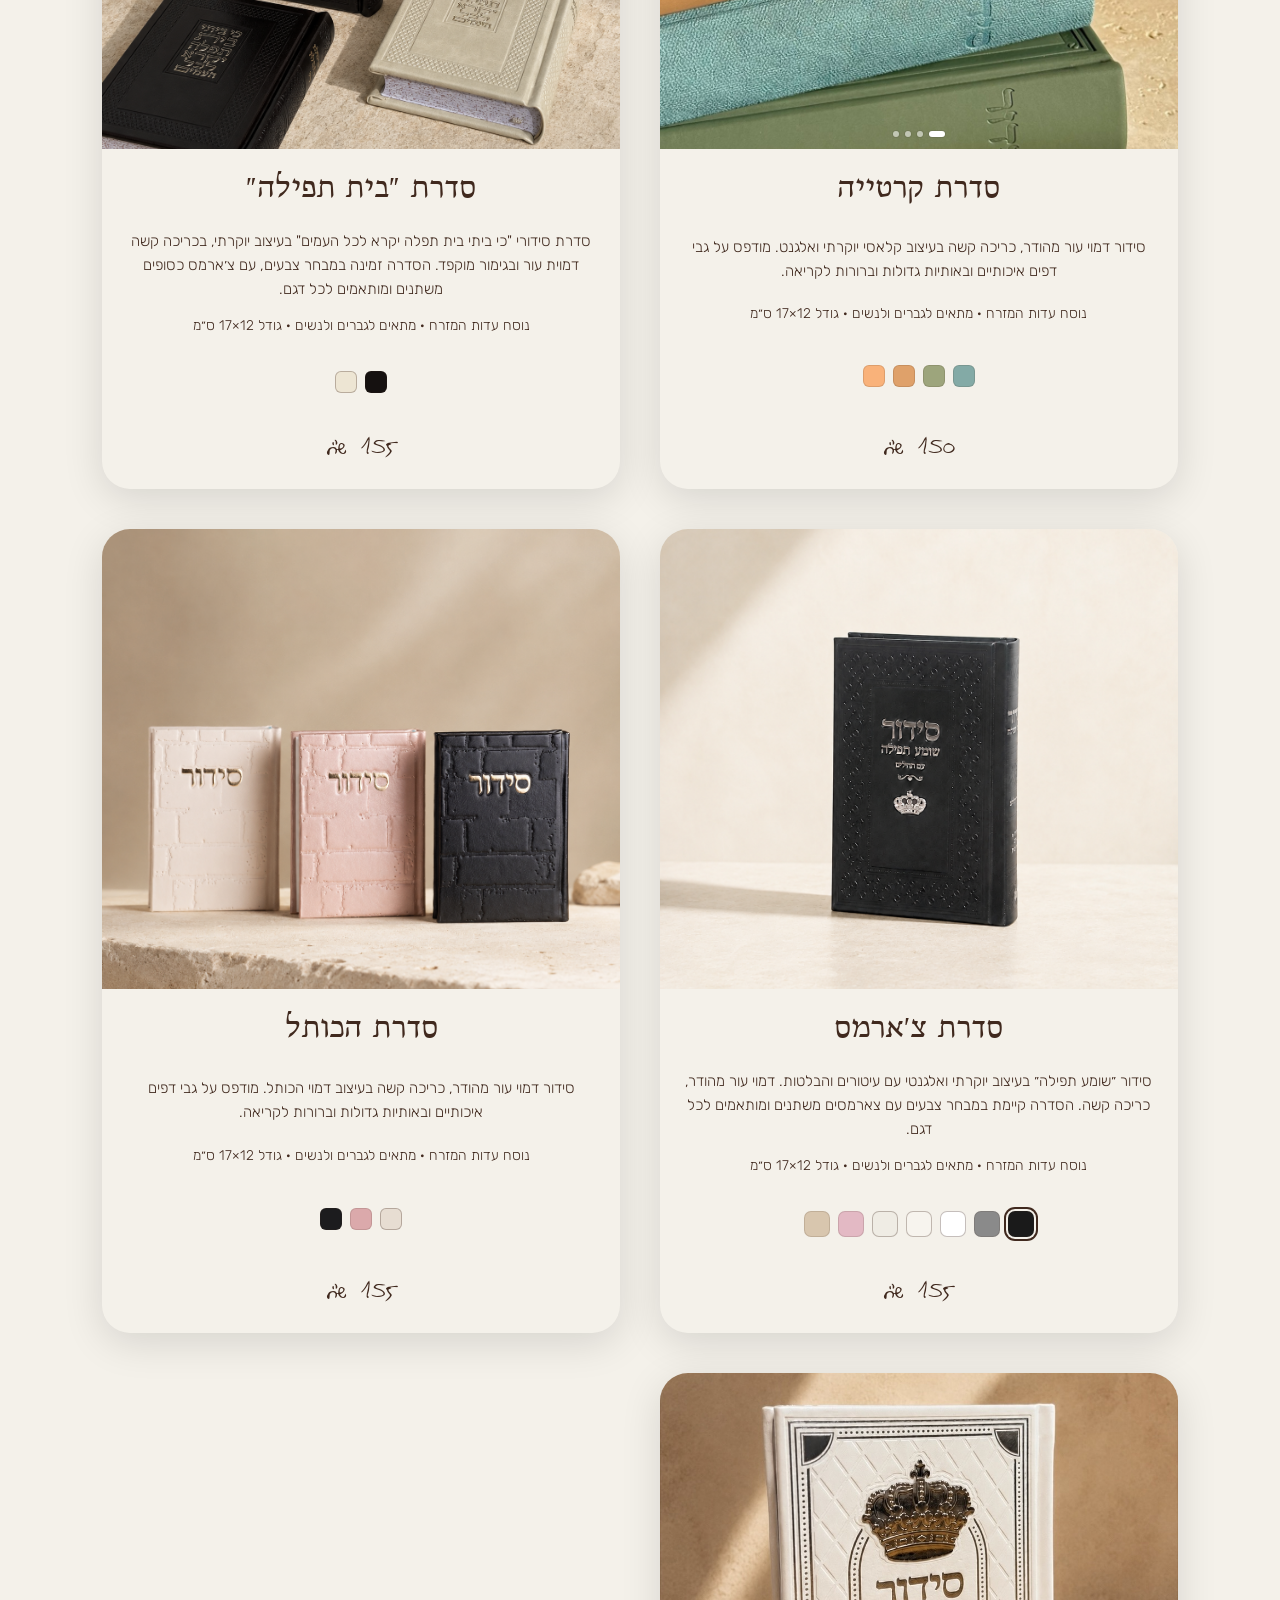
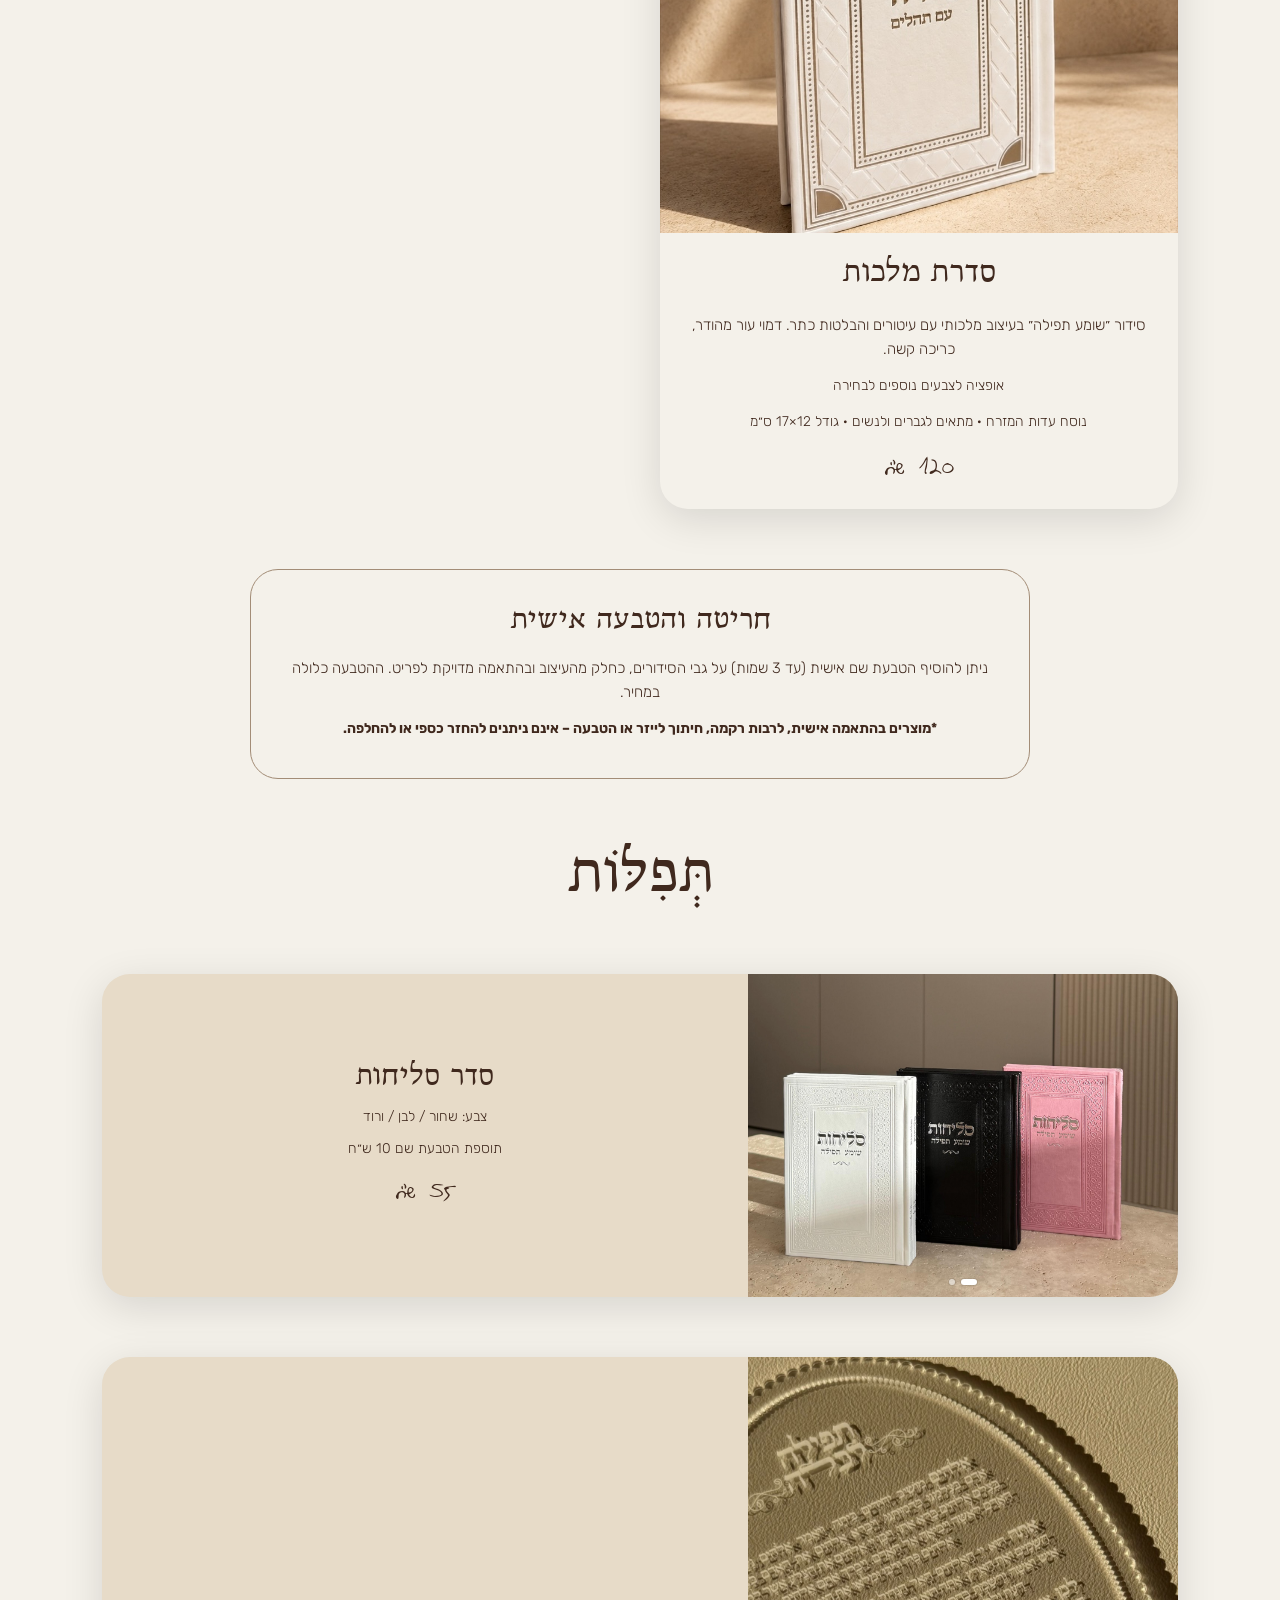
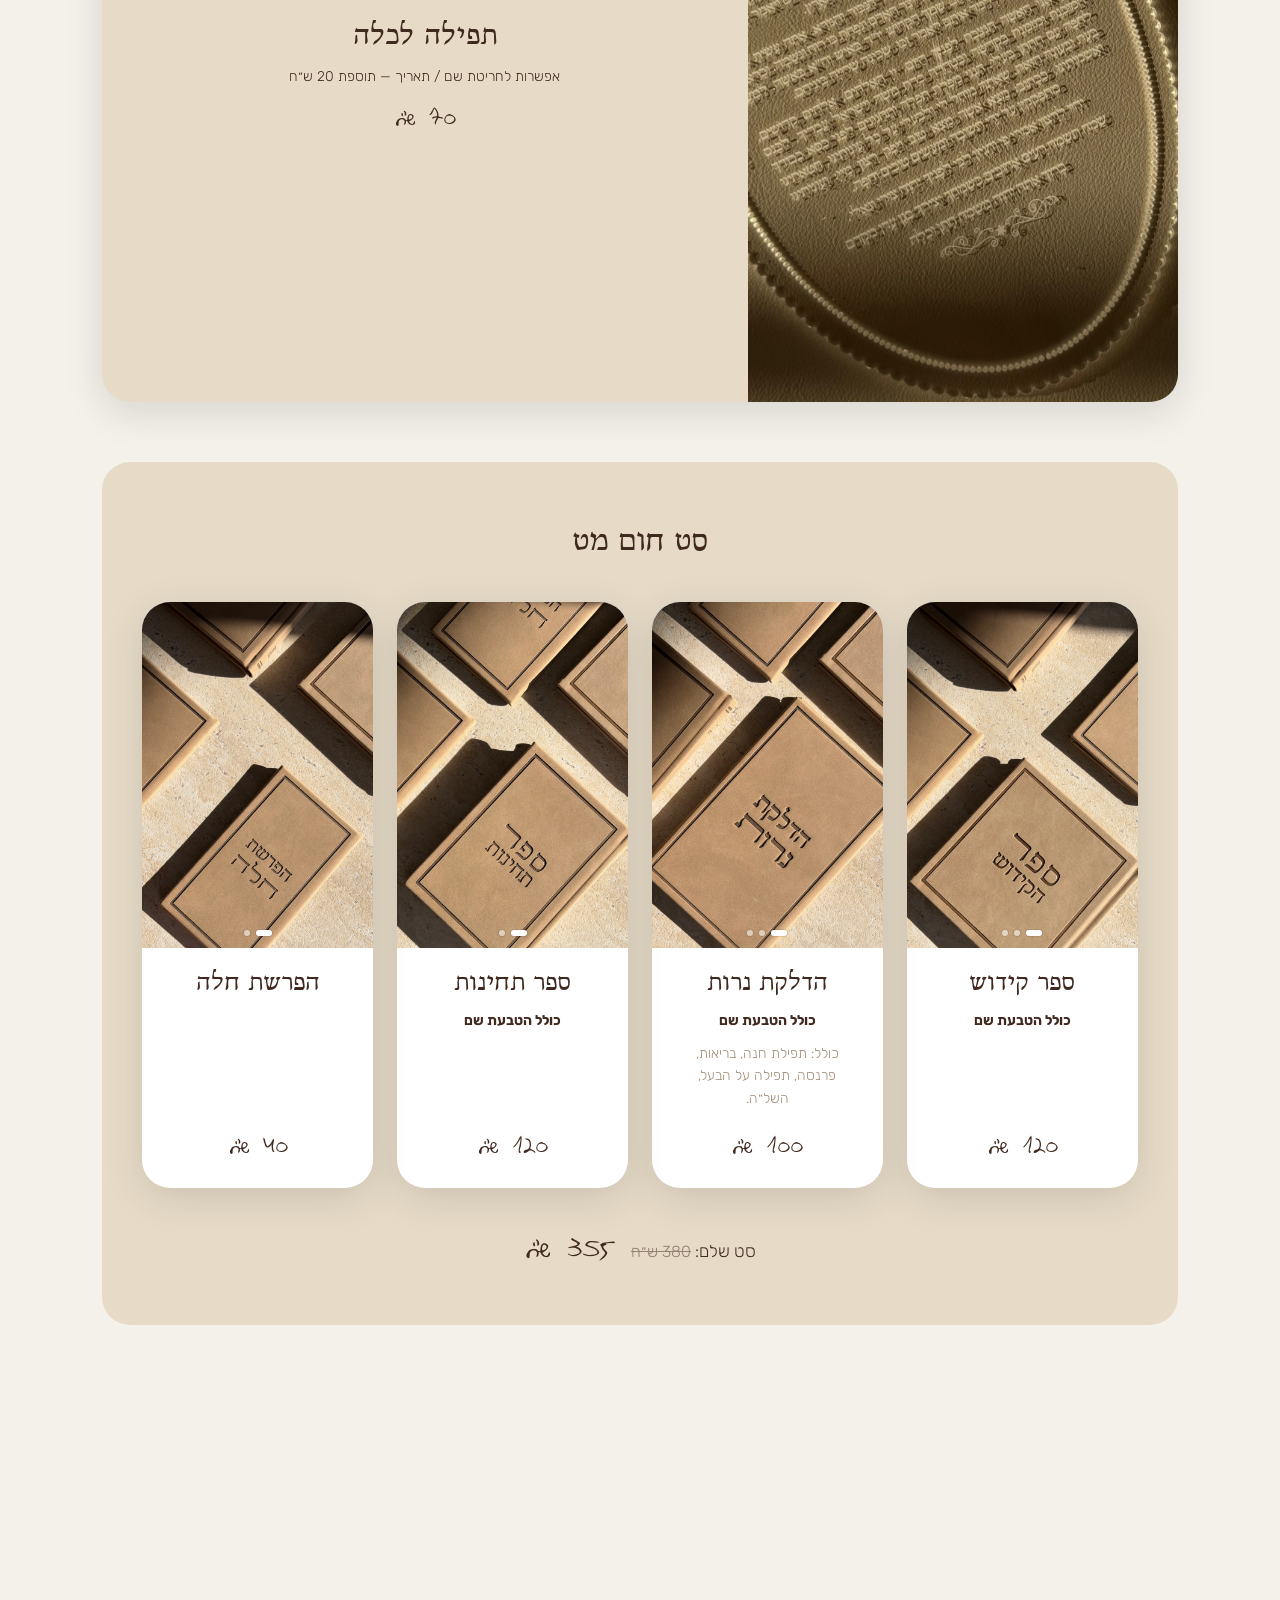
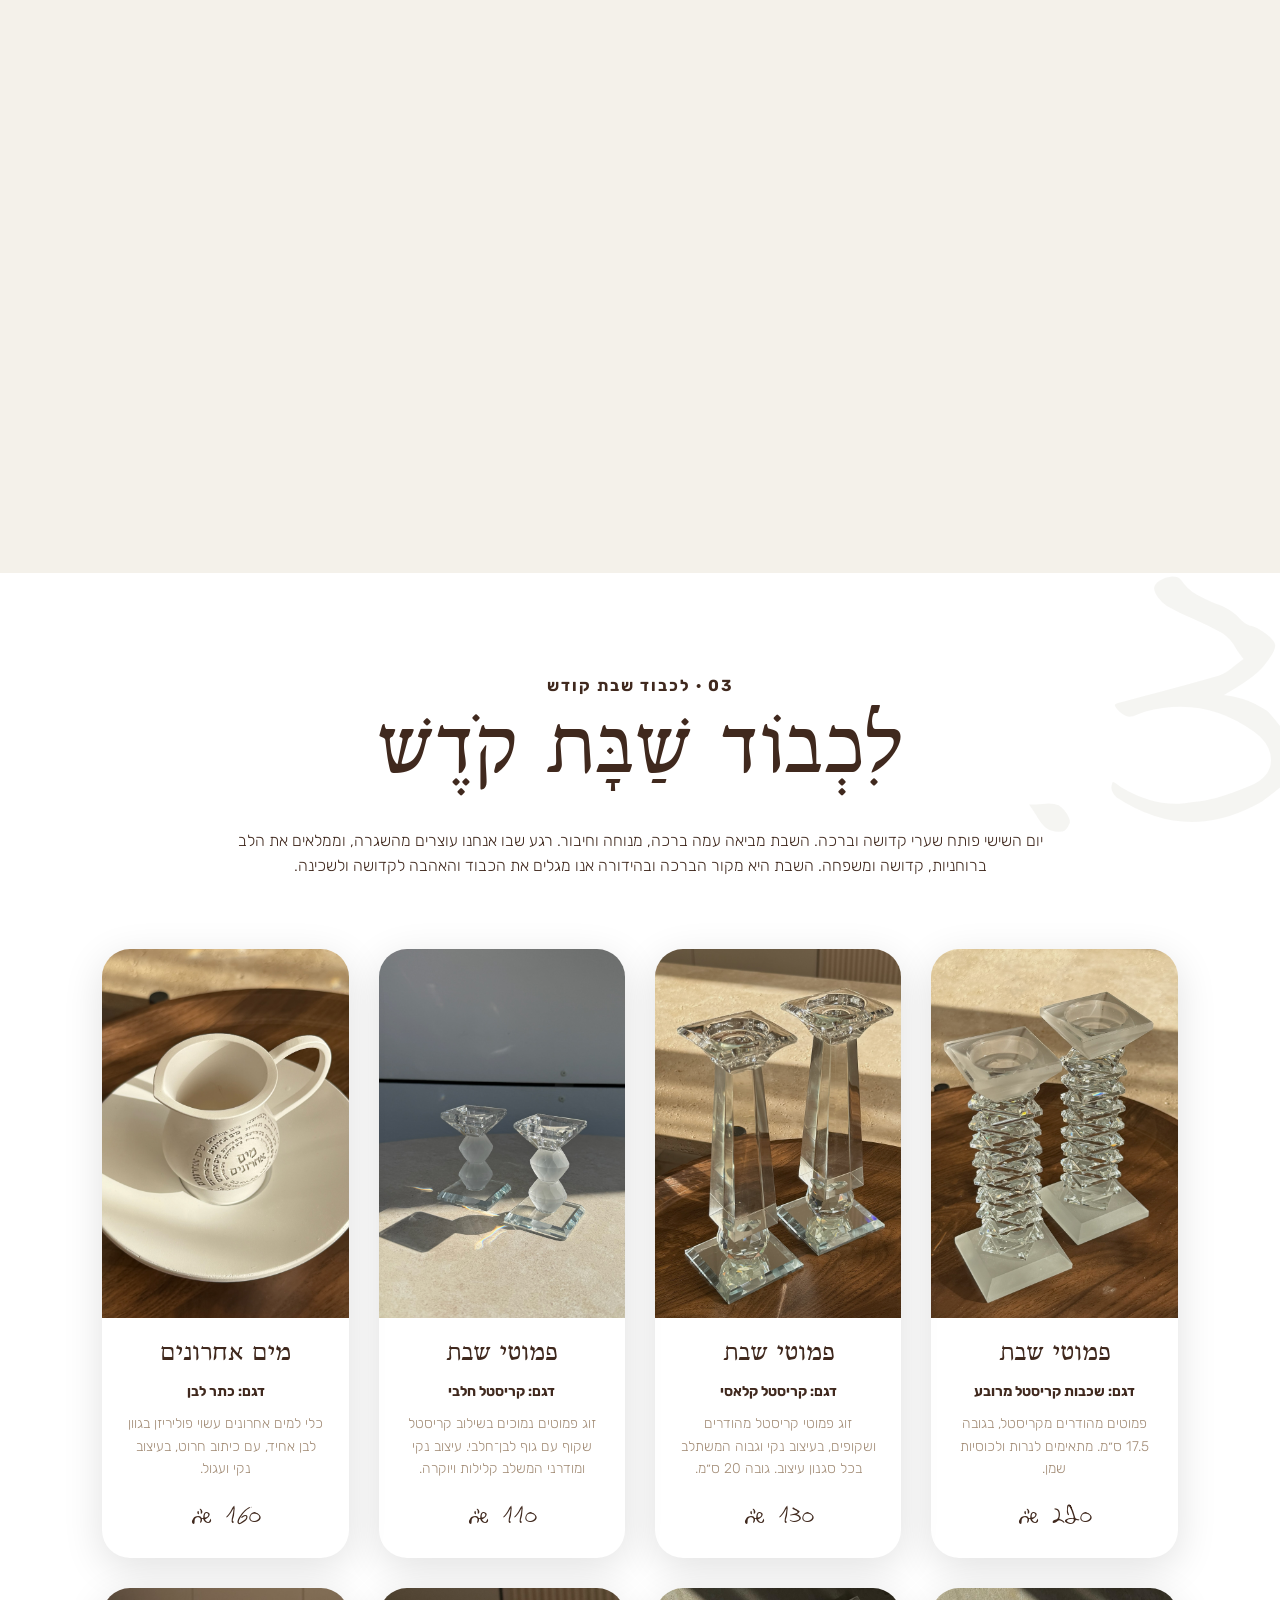
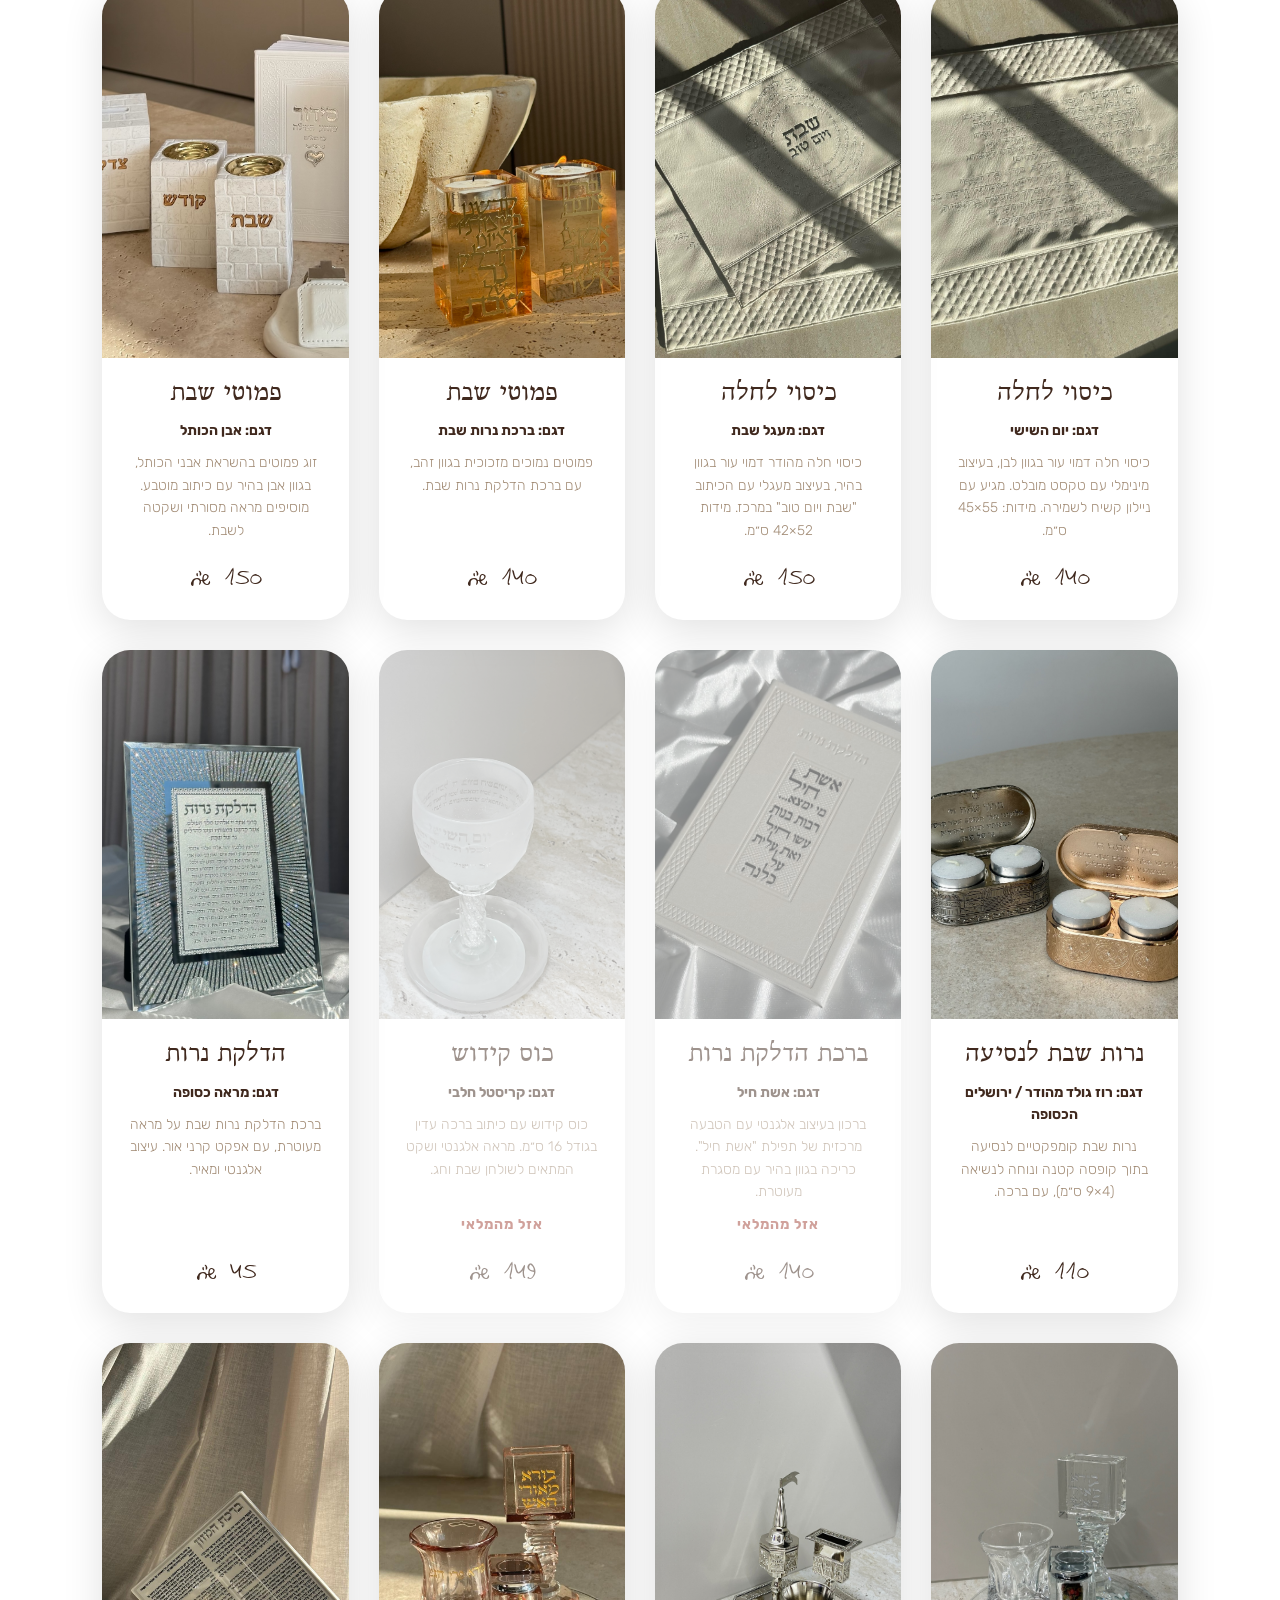
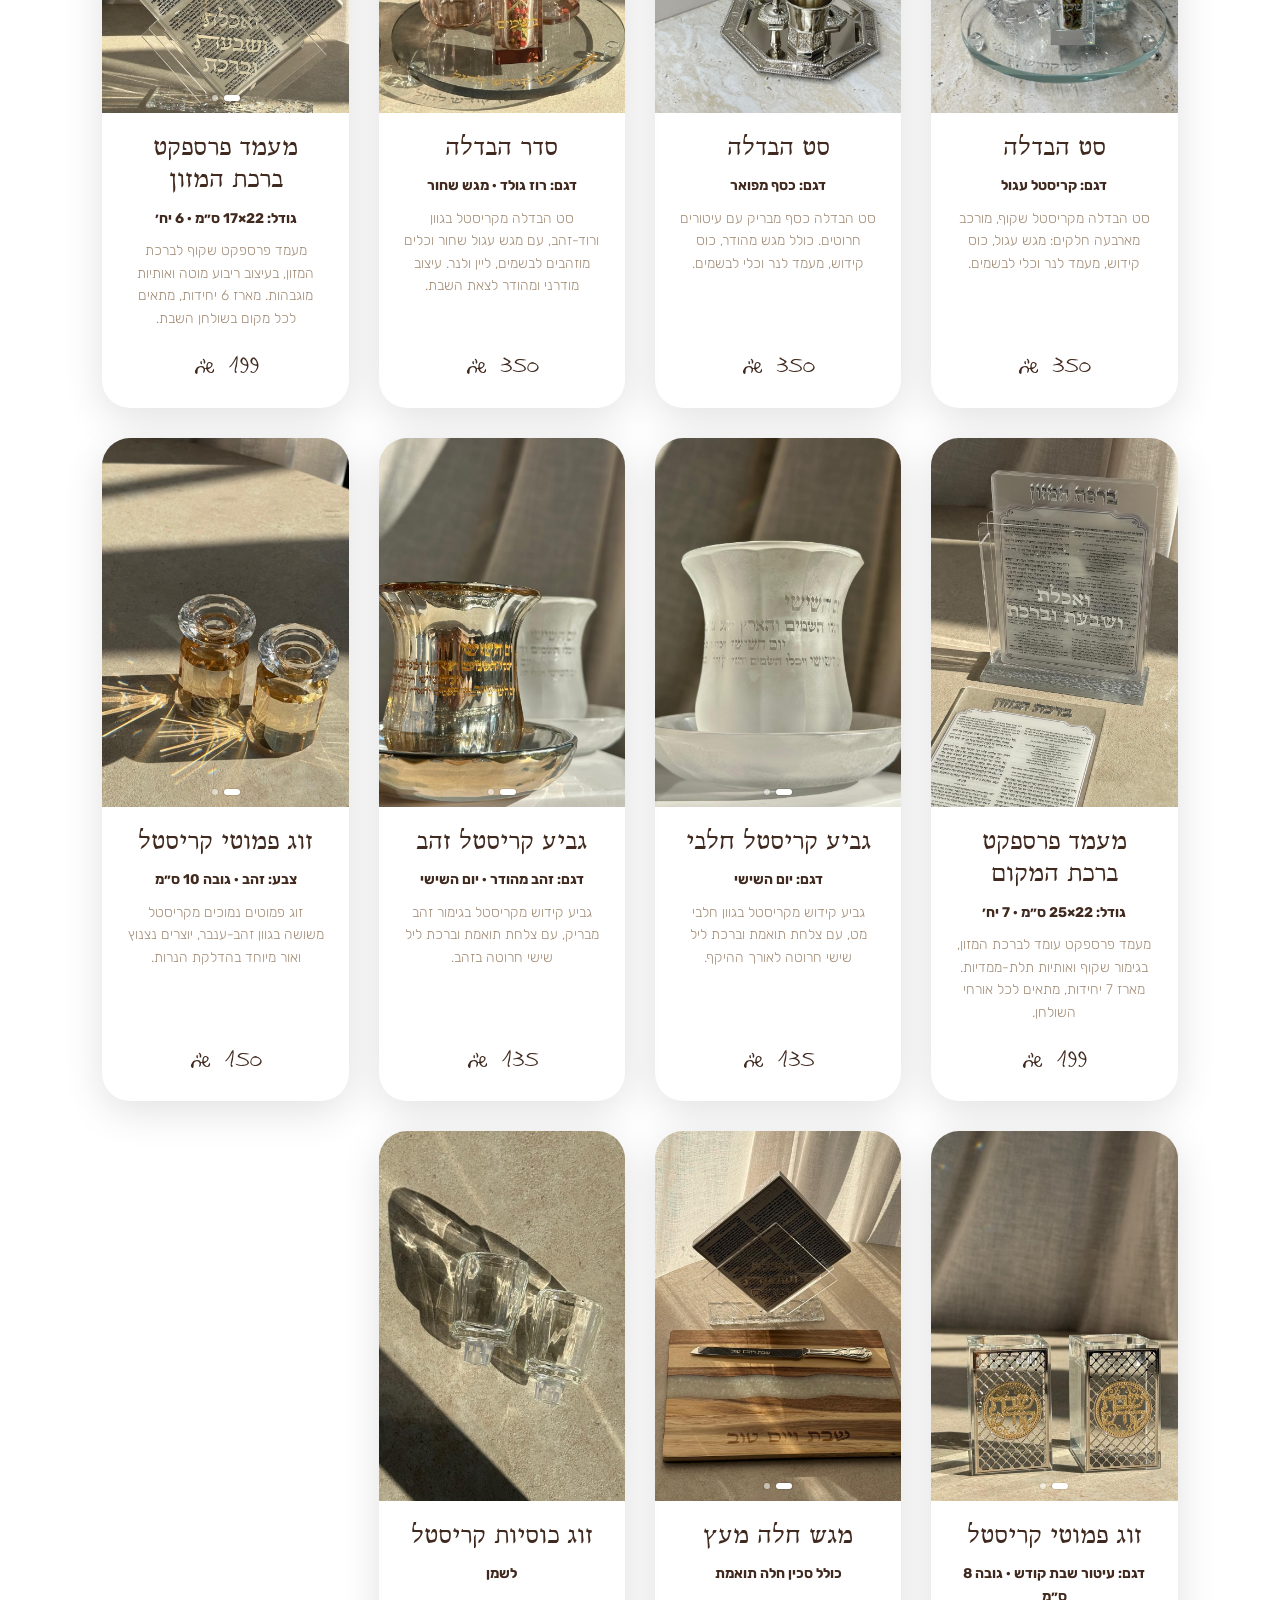
==== commit 8ca5f2b8: "Increase hero tagline spacing" ====
--- a/index.html
+++ b/index.html
@@ -9,7 +9,7 @@
 <link rel="preconnect" href="https://fonts.googleapis.com">
 <link rel="preload" href="assets/fonts/HadasimCLM-Regular.ttf" as="font" type="font/ttf" crossorigin>
 <link rel="preload" href="assets/fonts/FtPilKahol.ttf" as="font" type="font/ttf" crossorigin>
-<link rel="stylesheet" href="assets/css/style.css?v=83">
+<link rel="stylesheet" href="assets/css/style.css?v=84">
 </head>
 <body>
 
--- a/assets/css/style.css
+++ b/assets/css/style.css
@@ -305,7 +305,7 @@
   font-size: 34px;
   letter-spacing: 1px;
   color: var(--brown-light);
-  margin-bottom: 46px;
+  margin-bottom: 85px;
 }
 .hero-actions-group {
   display: inline-flex;
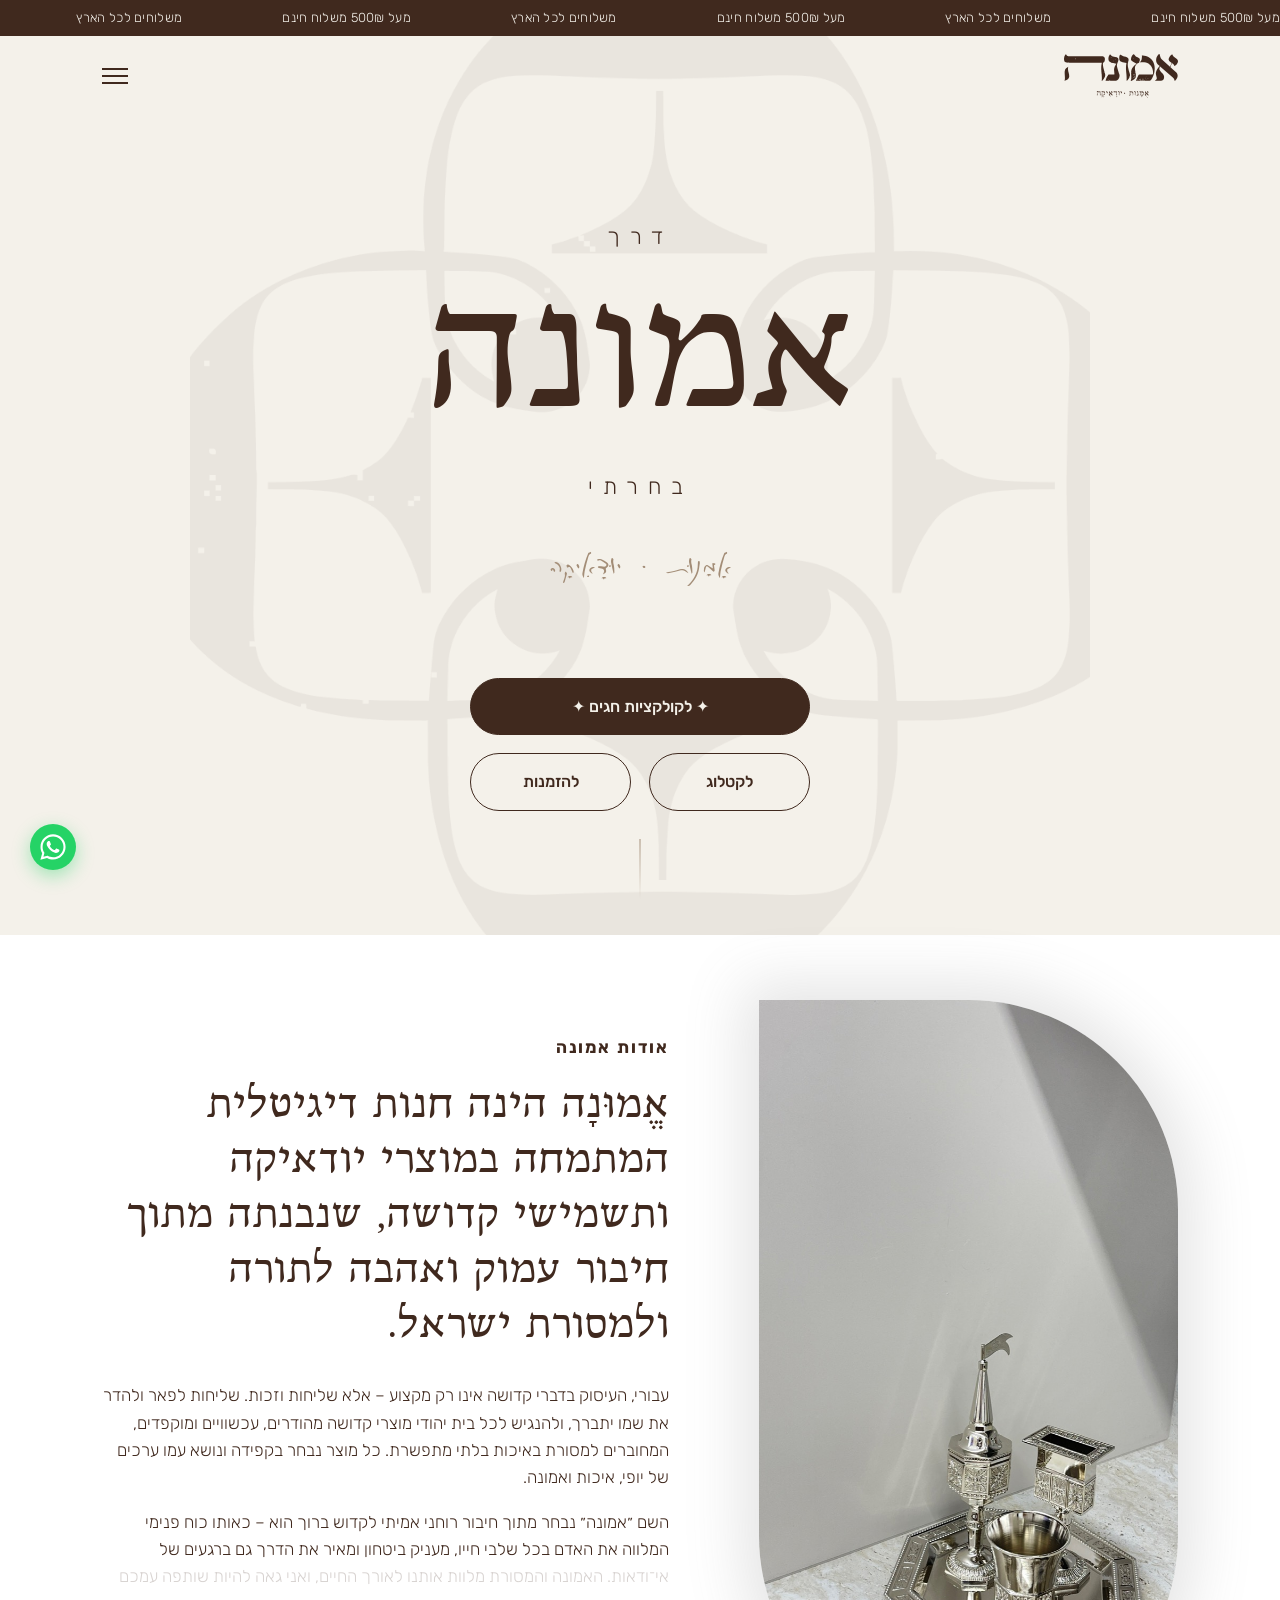
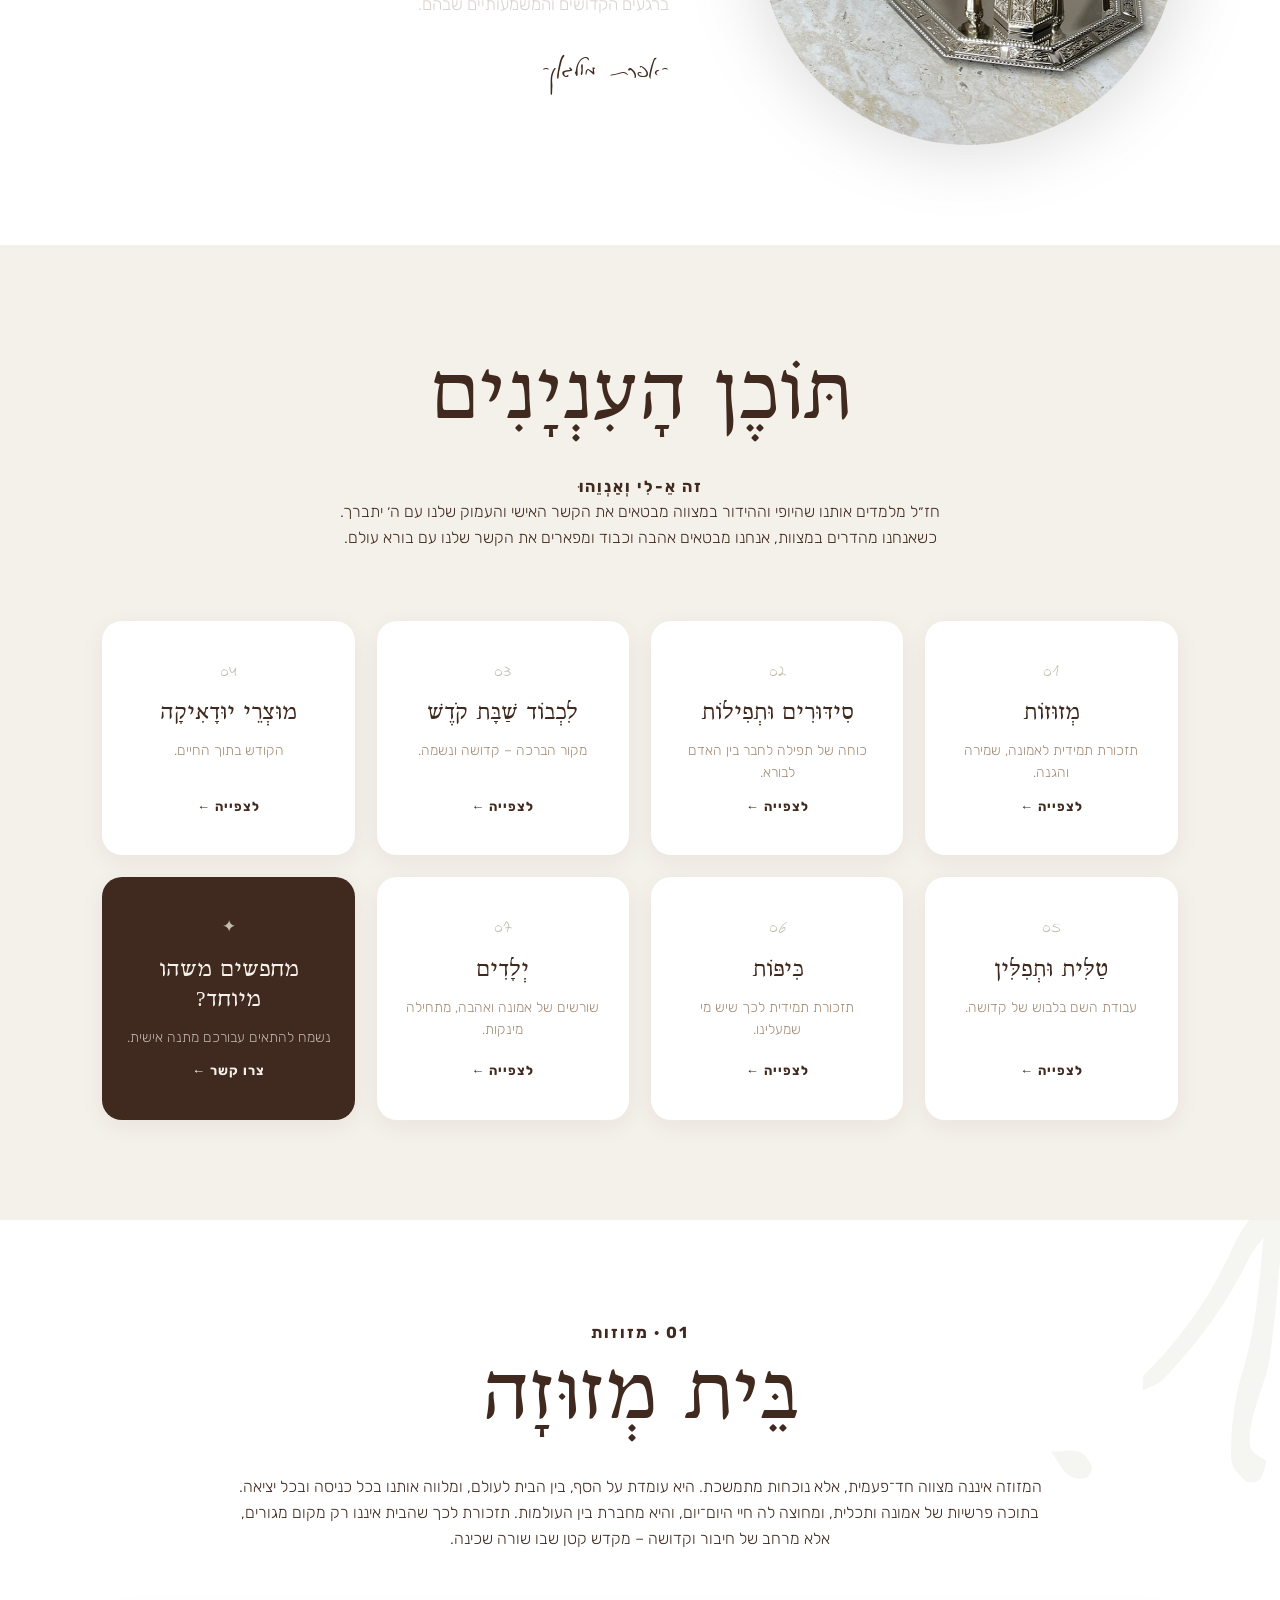
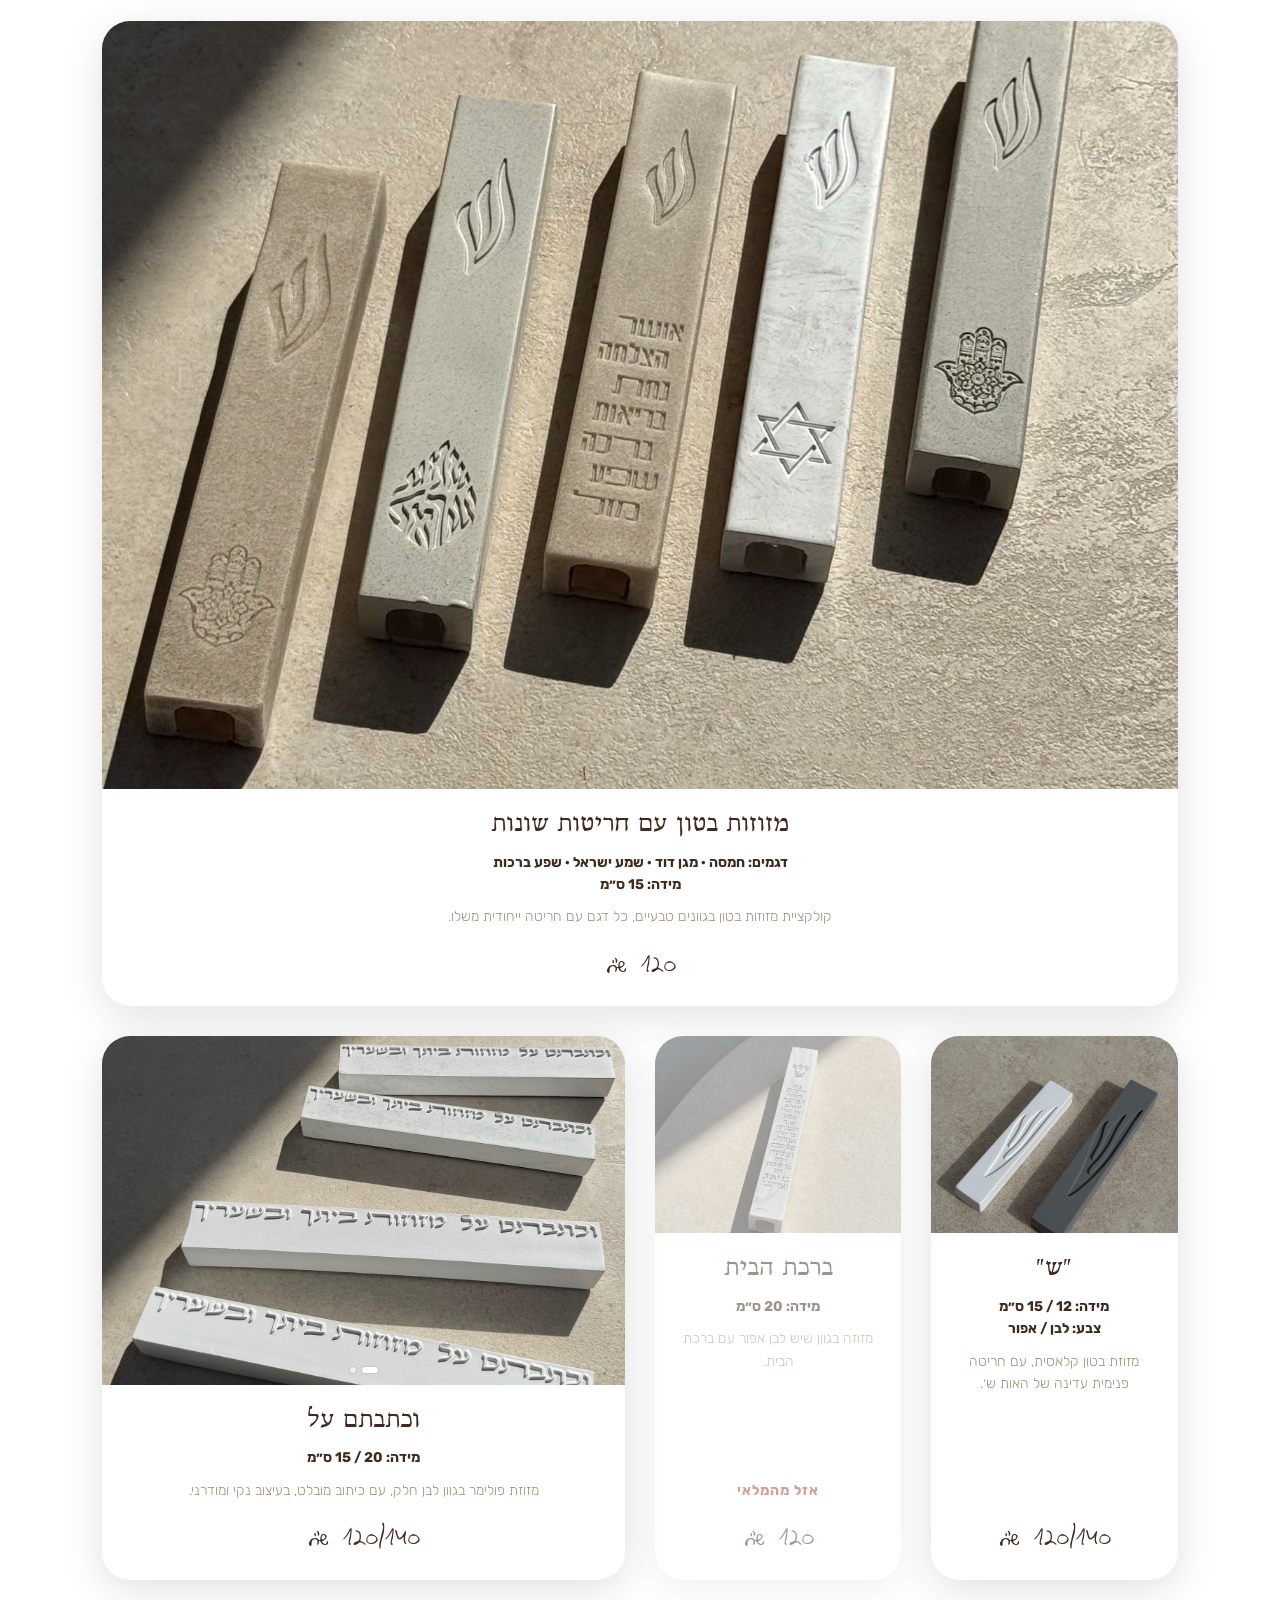
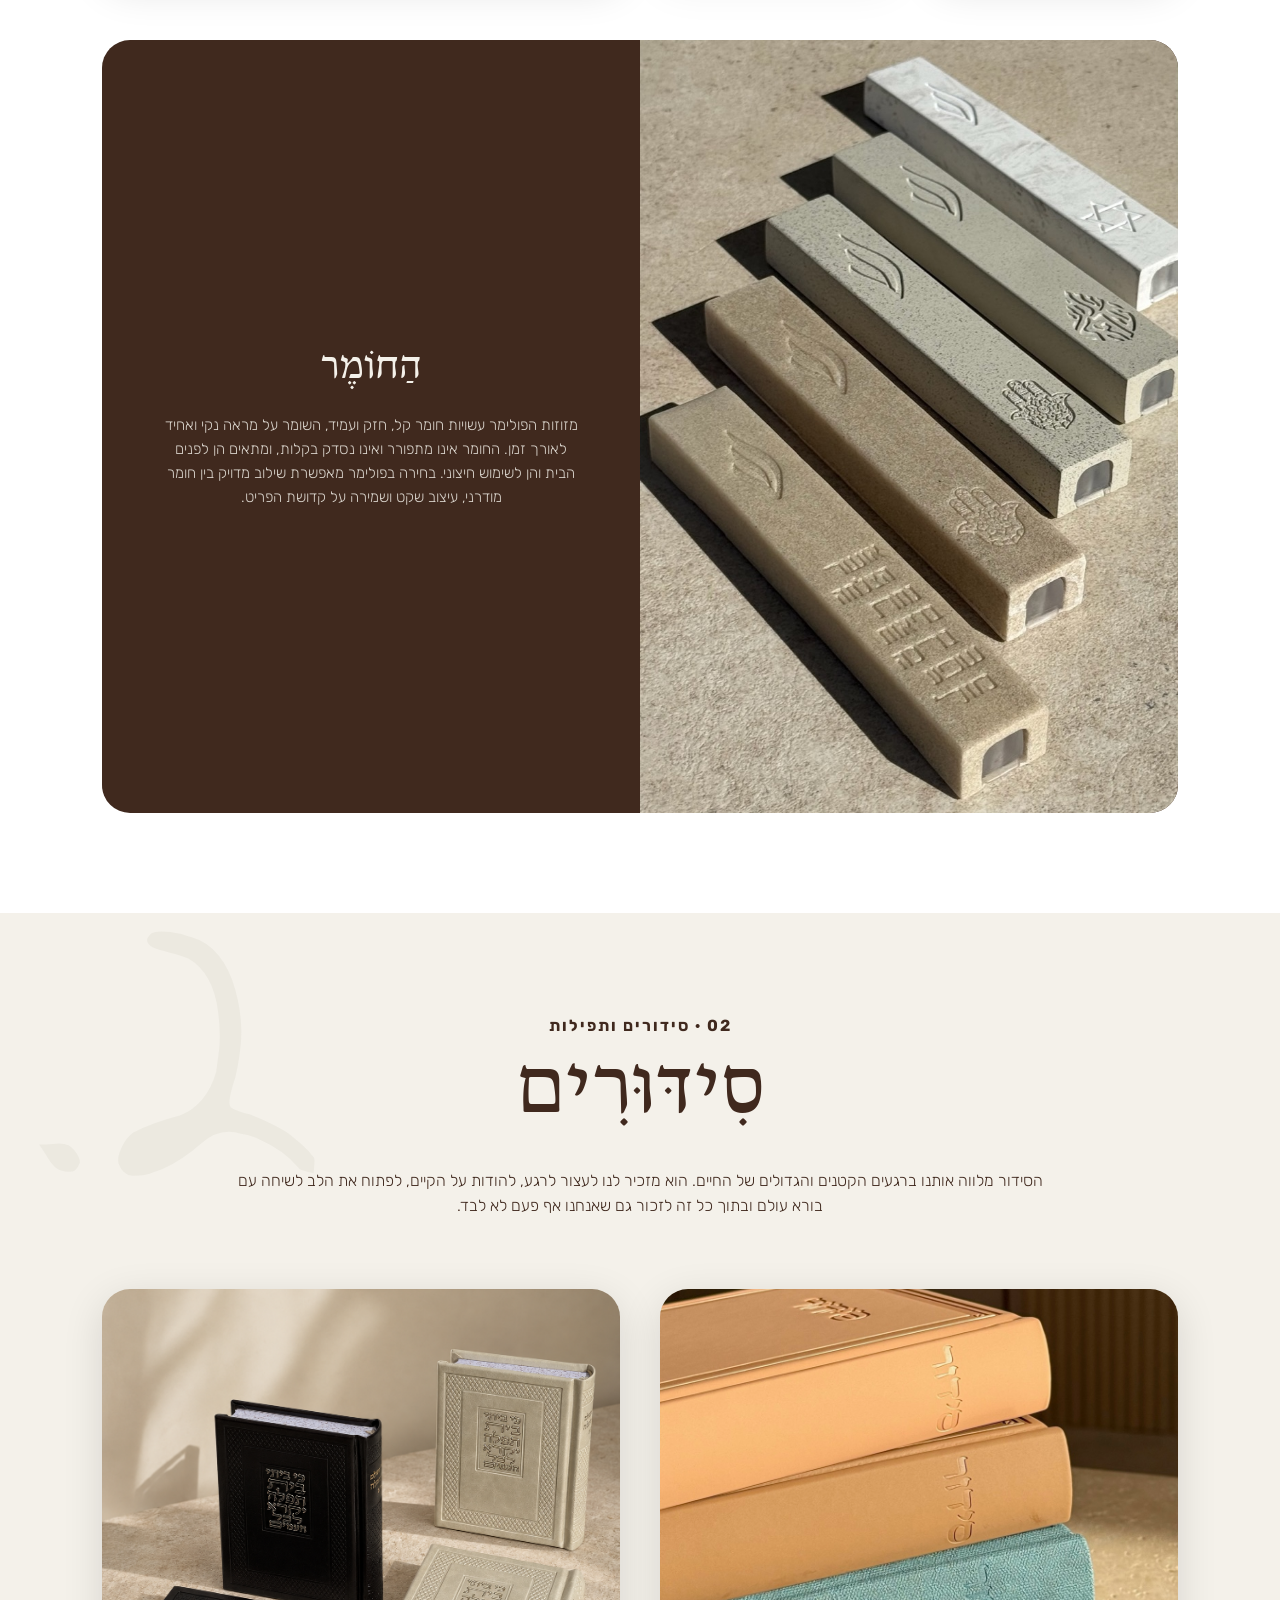
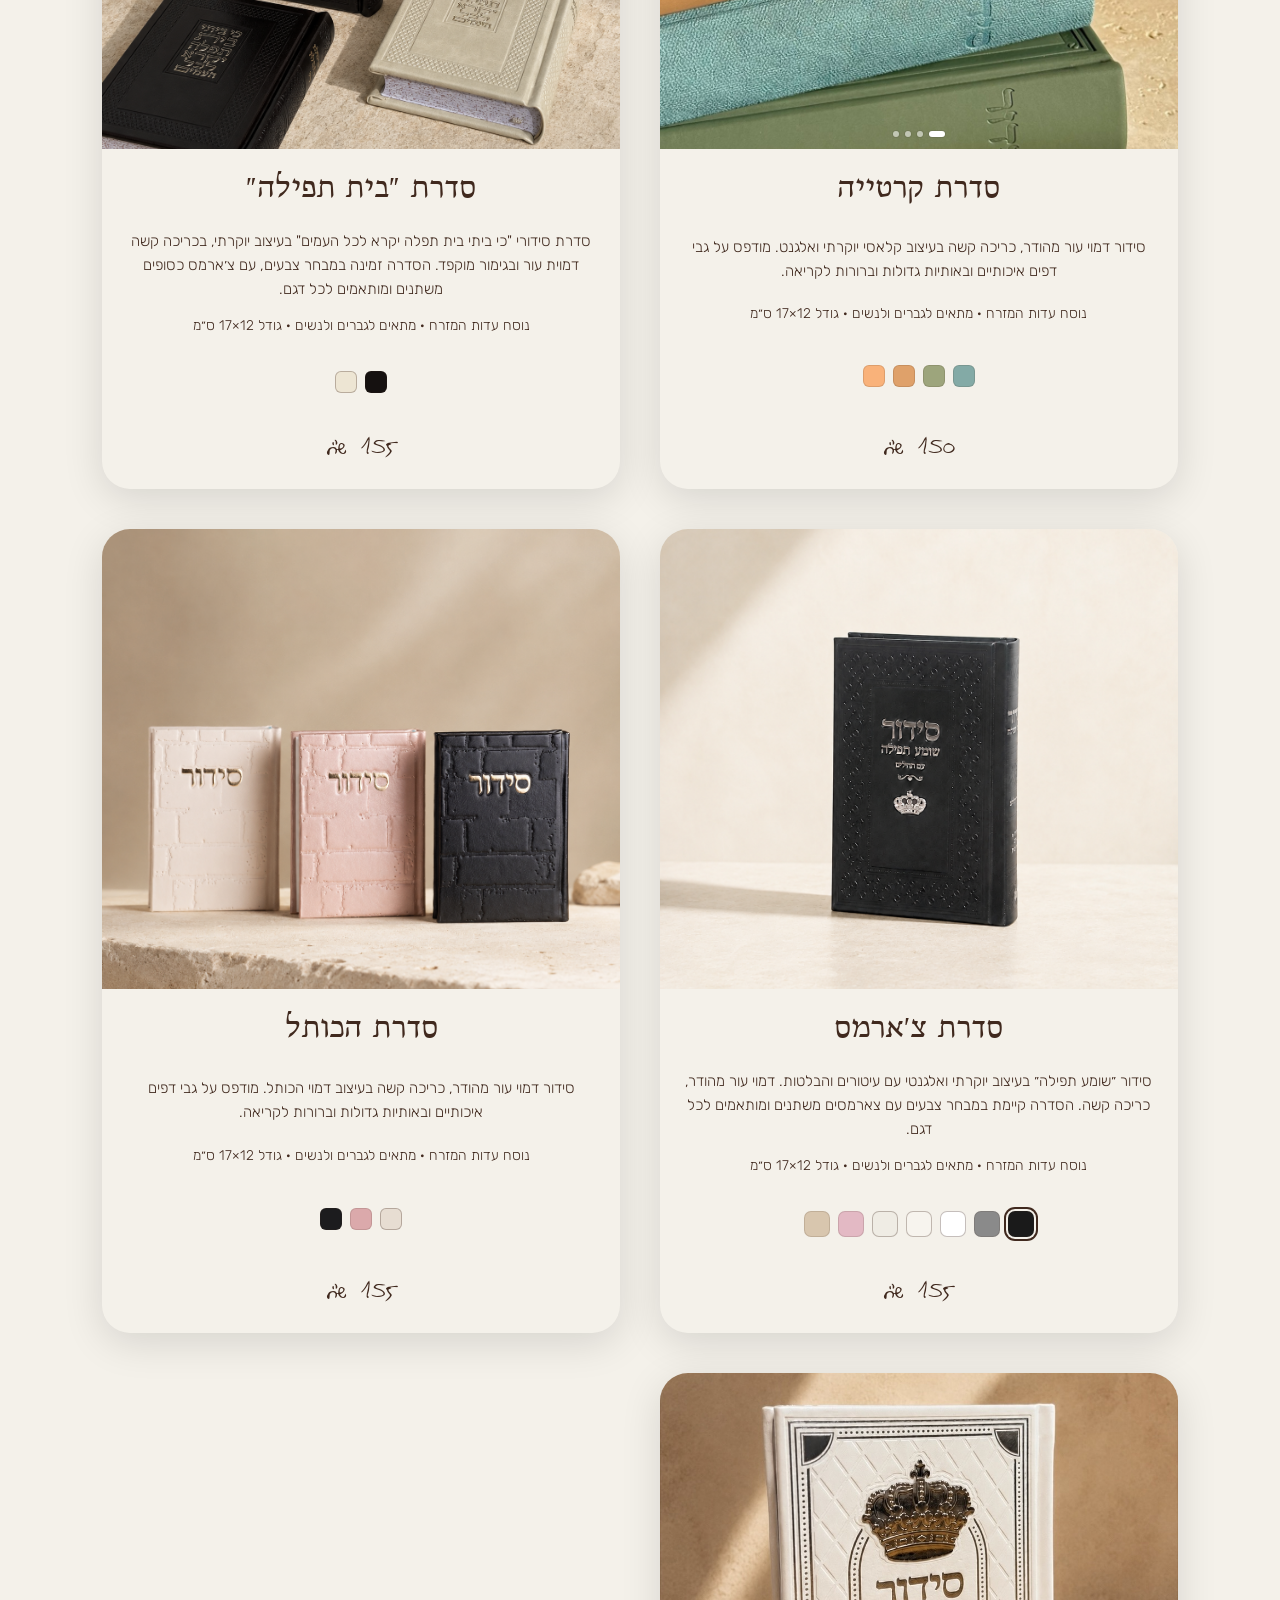
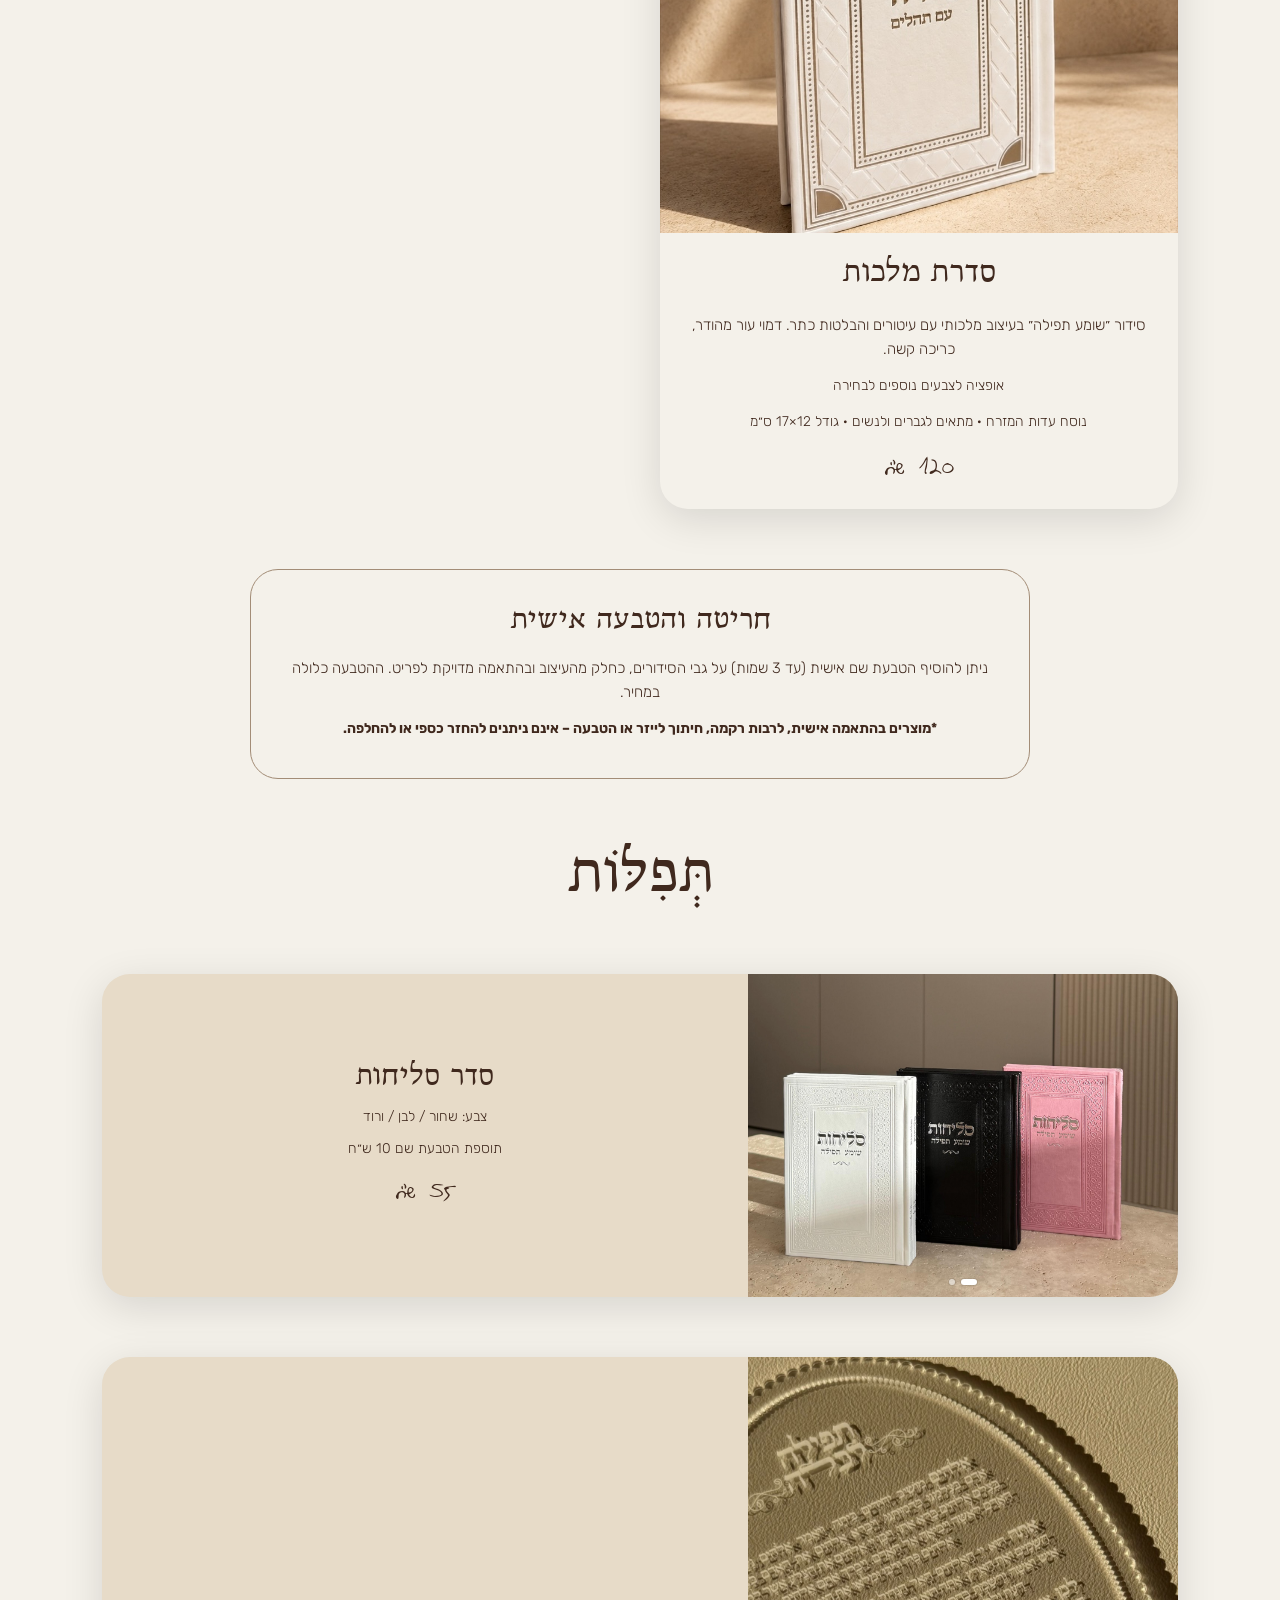
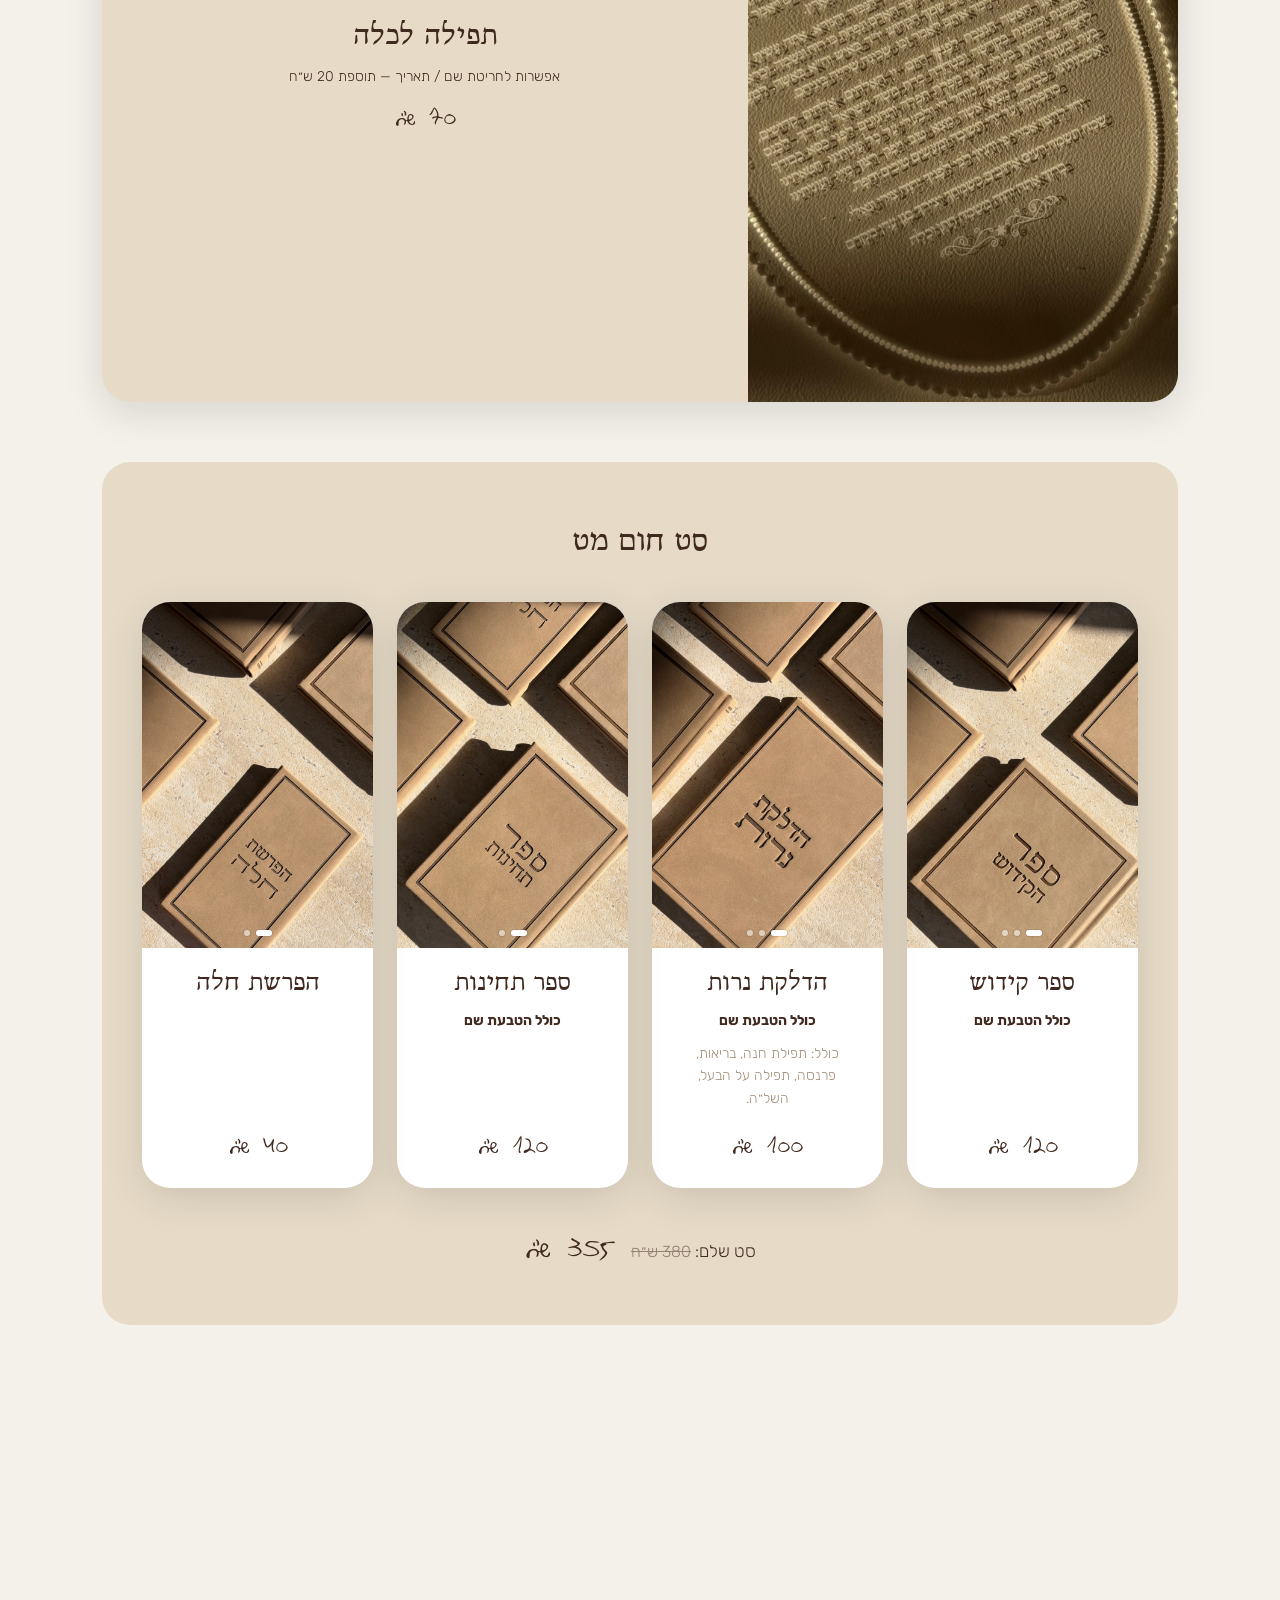
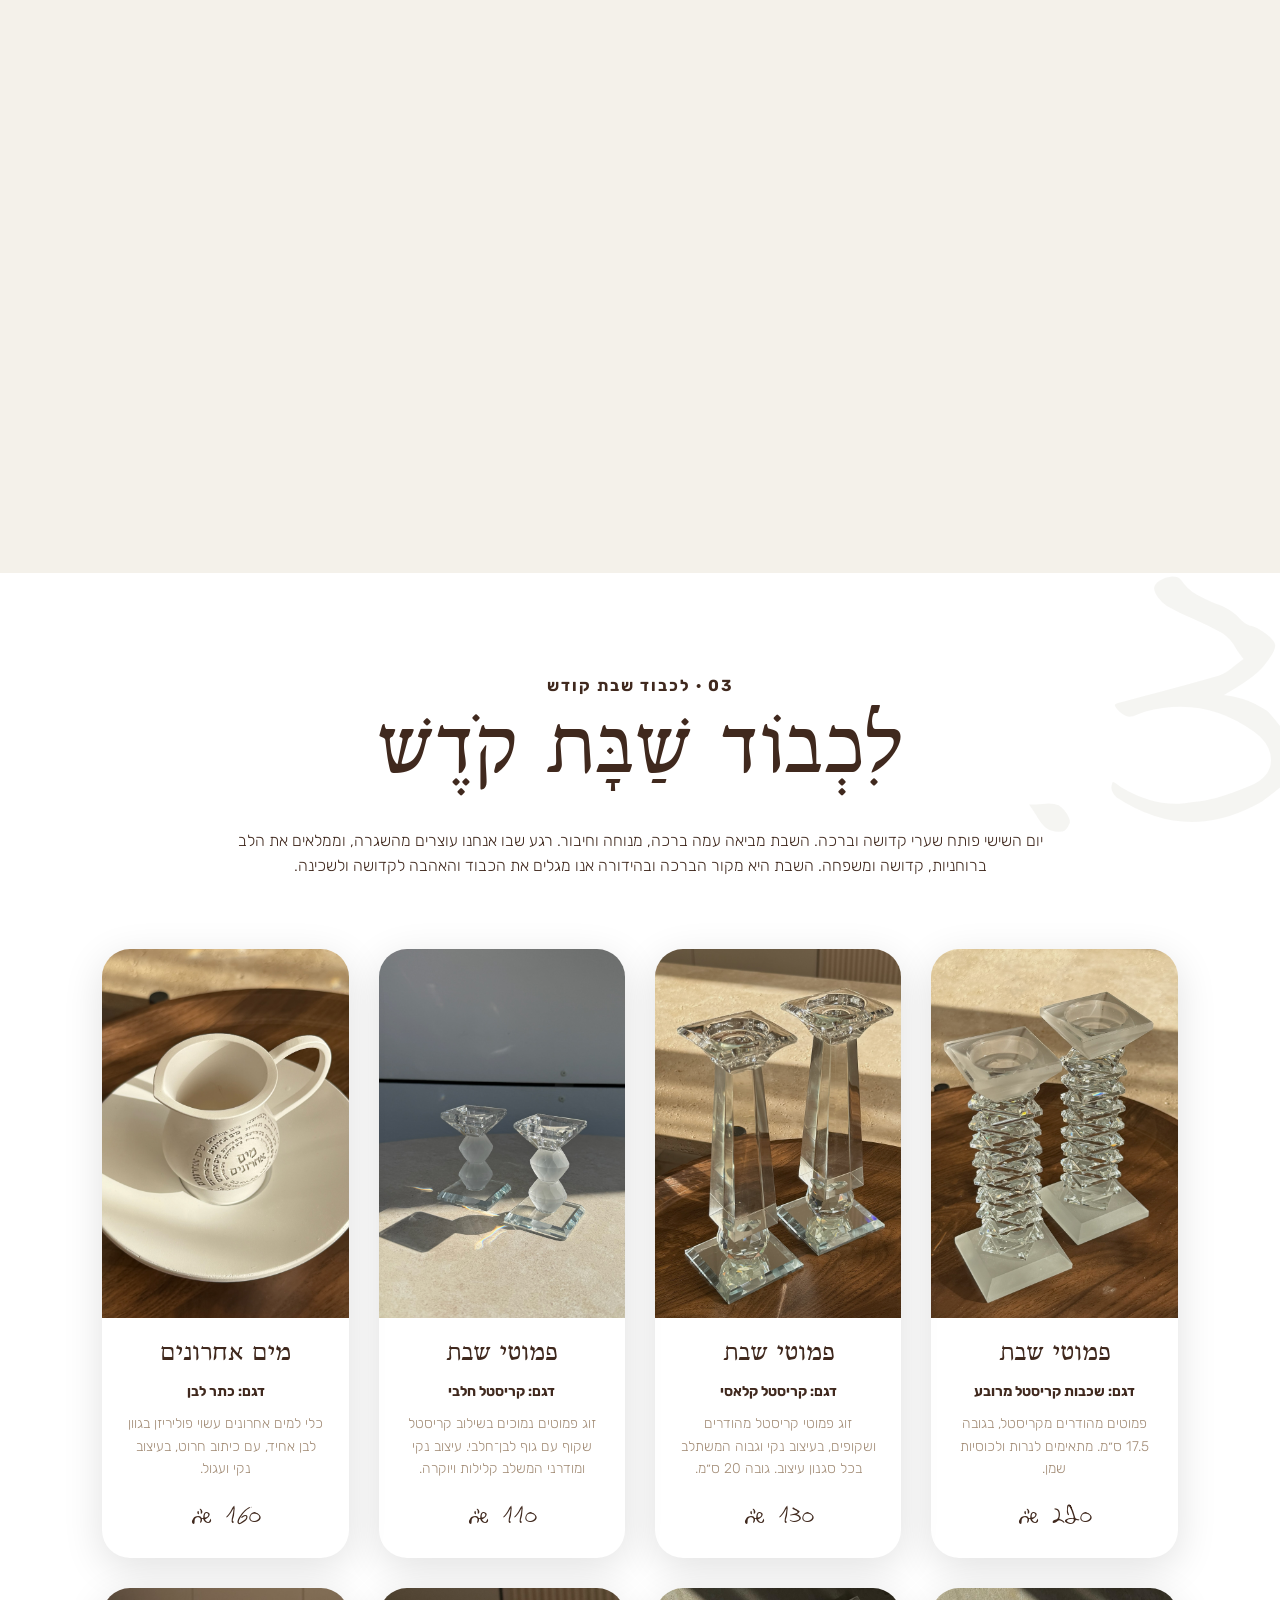
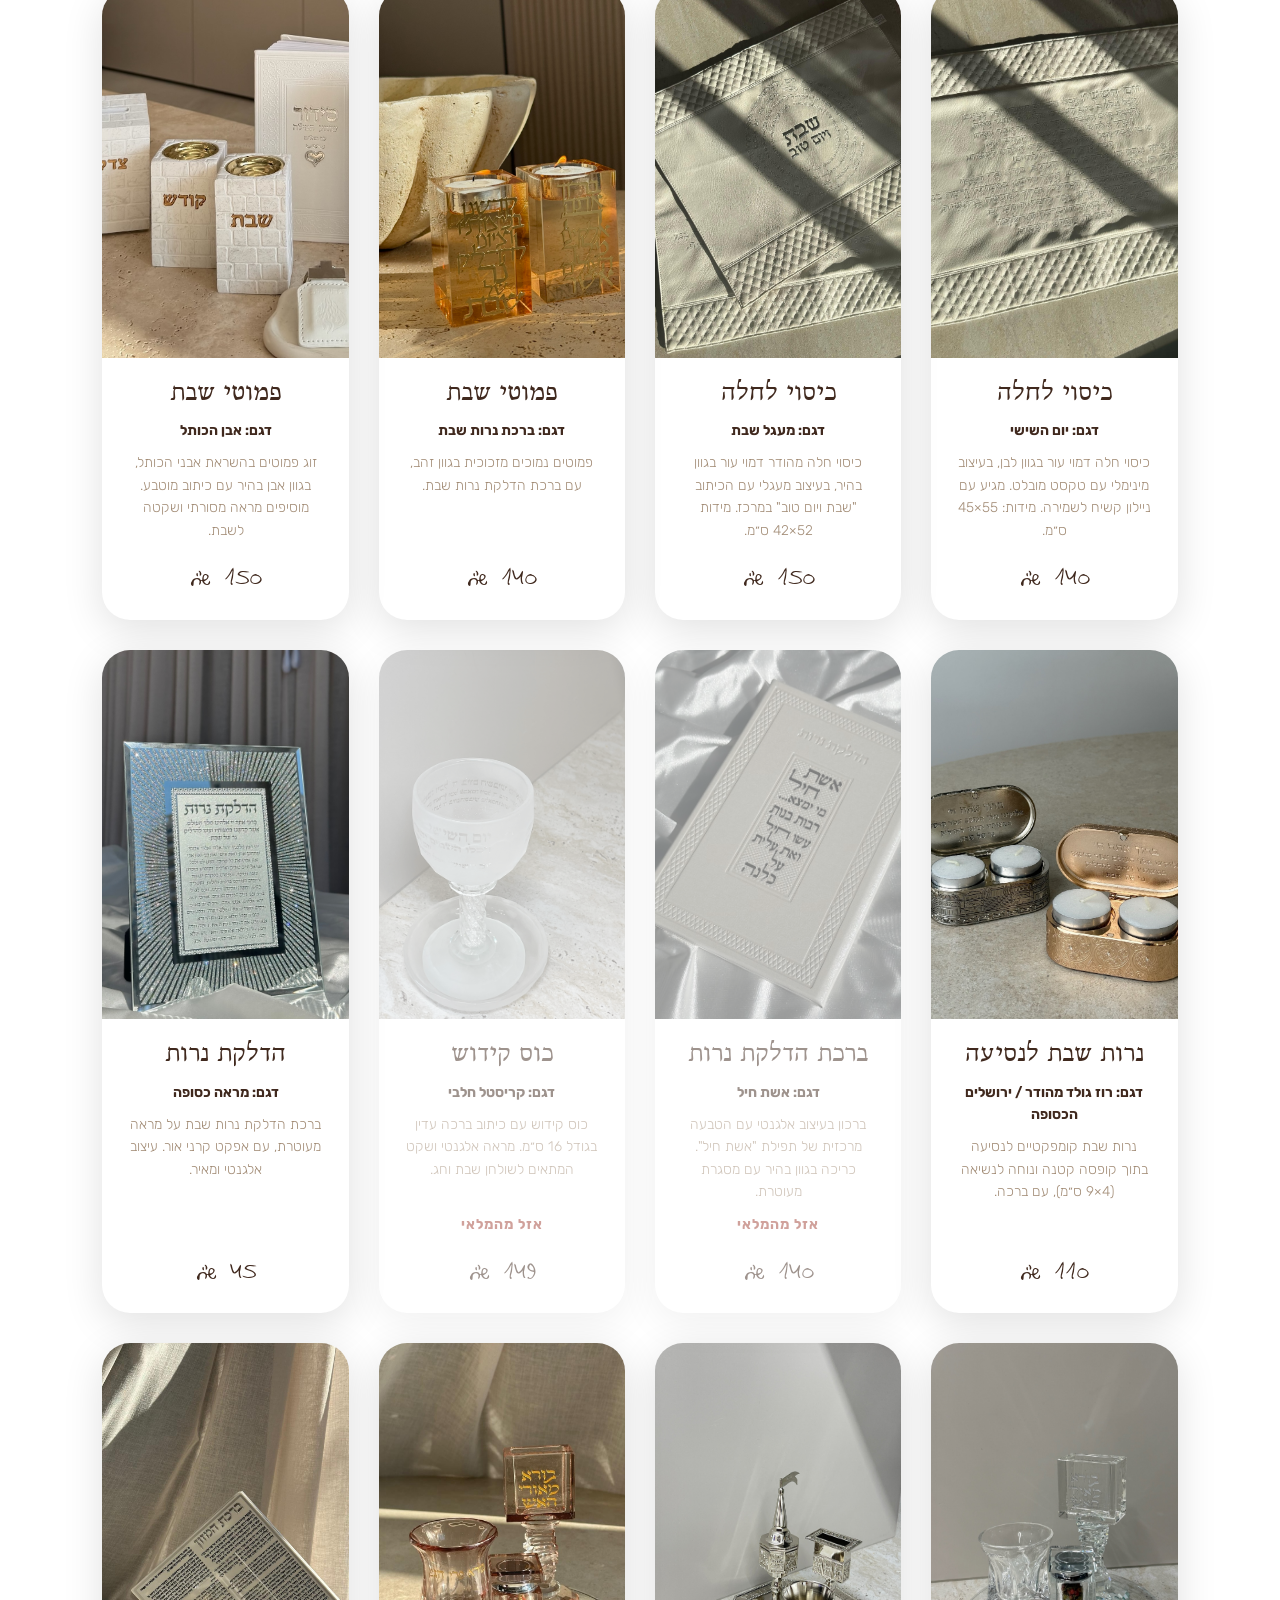
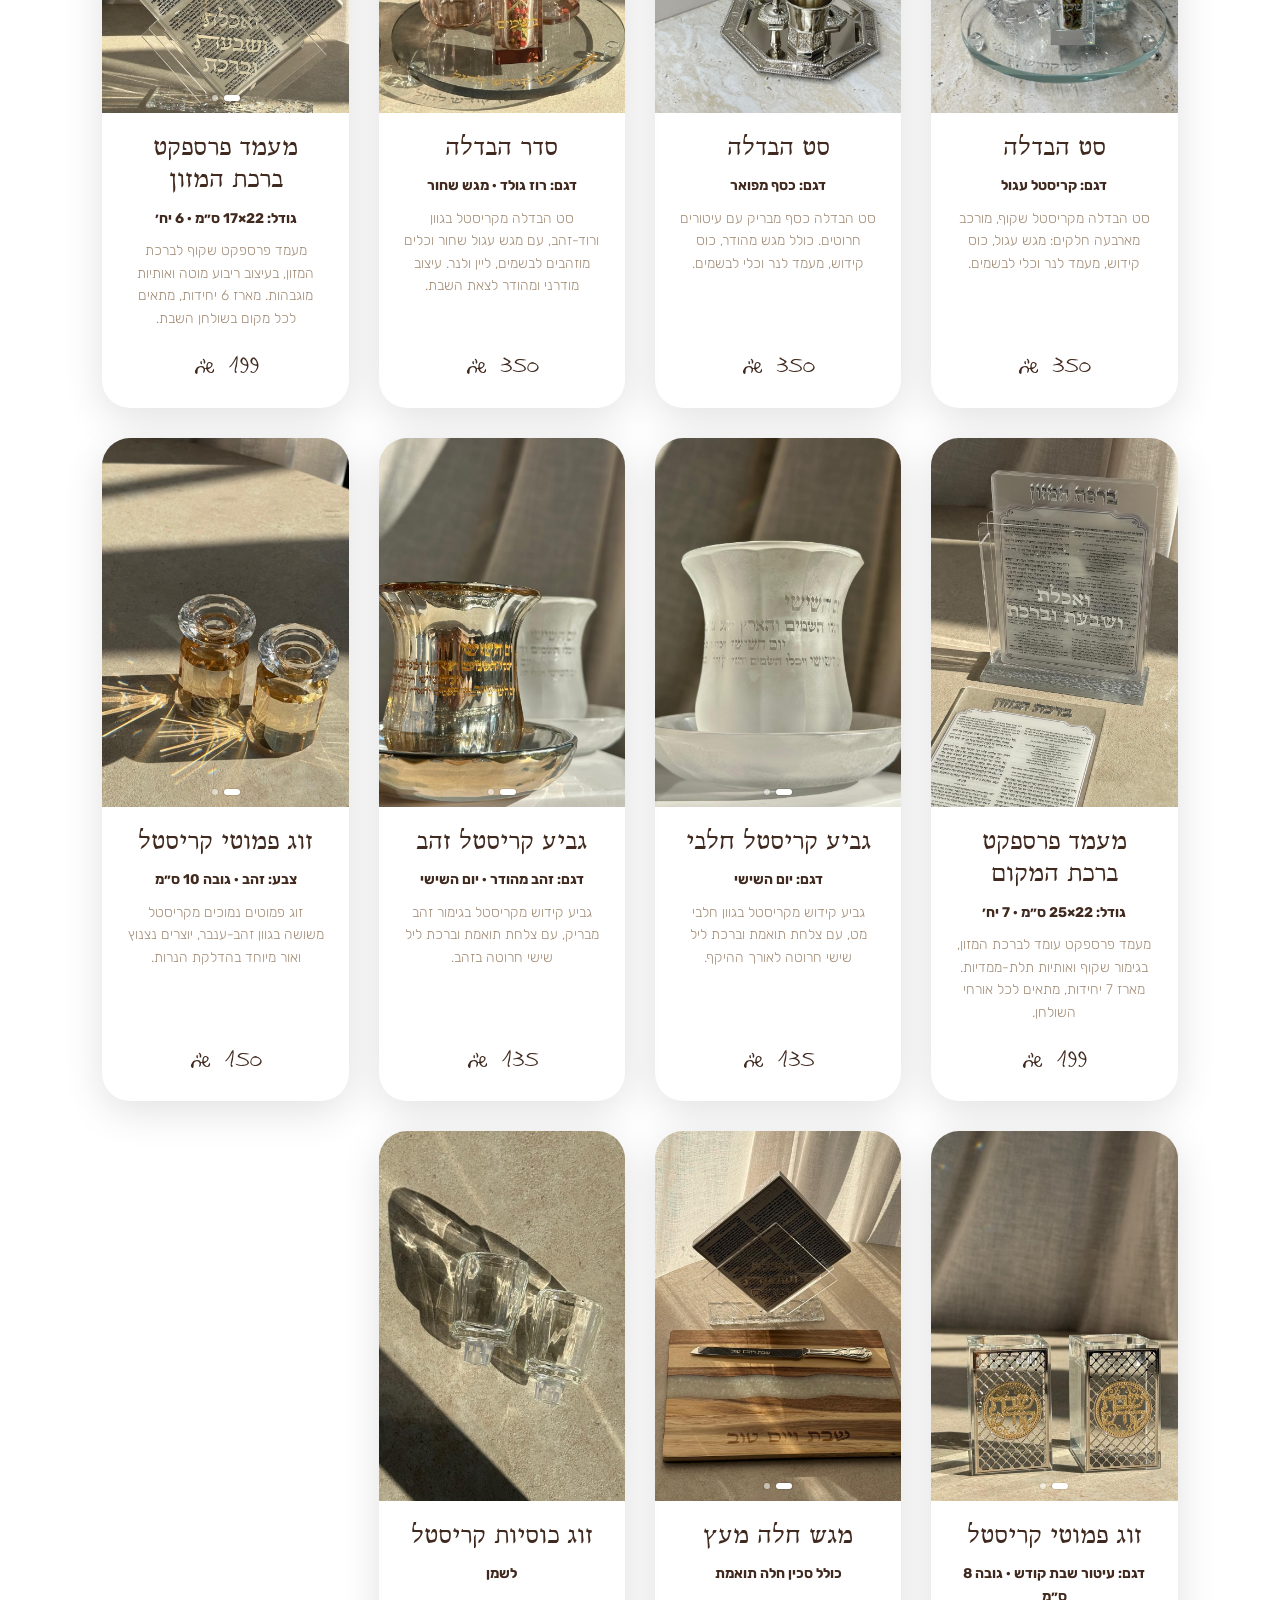
==== commit 3bcd574b: "Increase Rosh Hashana video height" ====
--- a/index.html
+++ b/index.html
@@ -9,7 +9,7 @@
 <link rel="preconnect" href="https://fonts.googleapis.com">
 <link rel="preload" href="assets/fonts/HadasimCLM-Regular.ttf" as="font" type="font/ttf" crossorigin>
 <link rel="preload" href="assets/fonts/FtPilKahol.ttf" as="font" type="font/ttf" crossorigin>
-<link rel="stylesheet" href="assets/css/style.css?v=84">
+<link rel="stylesheet" href="assets/css/style.css?v=85">
 </head>
 <body>
 
--- a/assets/css/style.css
+++ b/assets/css/style.css
@@ -510,6 +510,8 @@
 }
 .cat-hero-photo img,
 .cat-hero-photo video { width: 100%; height: 480px; object-fit: cover; display: block; }
+.rosh-hashana-video { max-height: 580px; }
+.rosh-hashana-video video { height: 580px; max-height: 580px; }
 
 /* product grid */
 .product-grid {
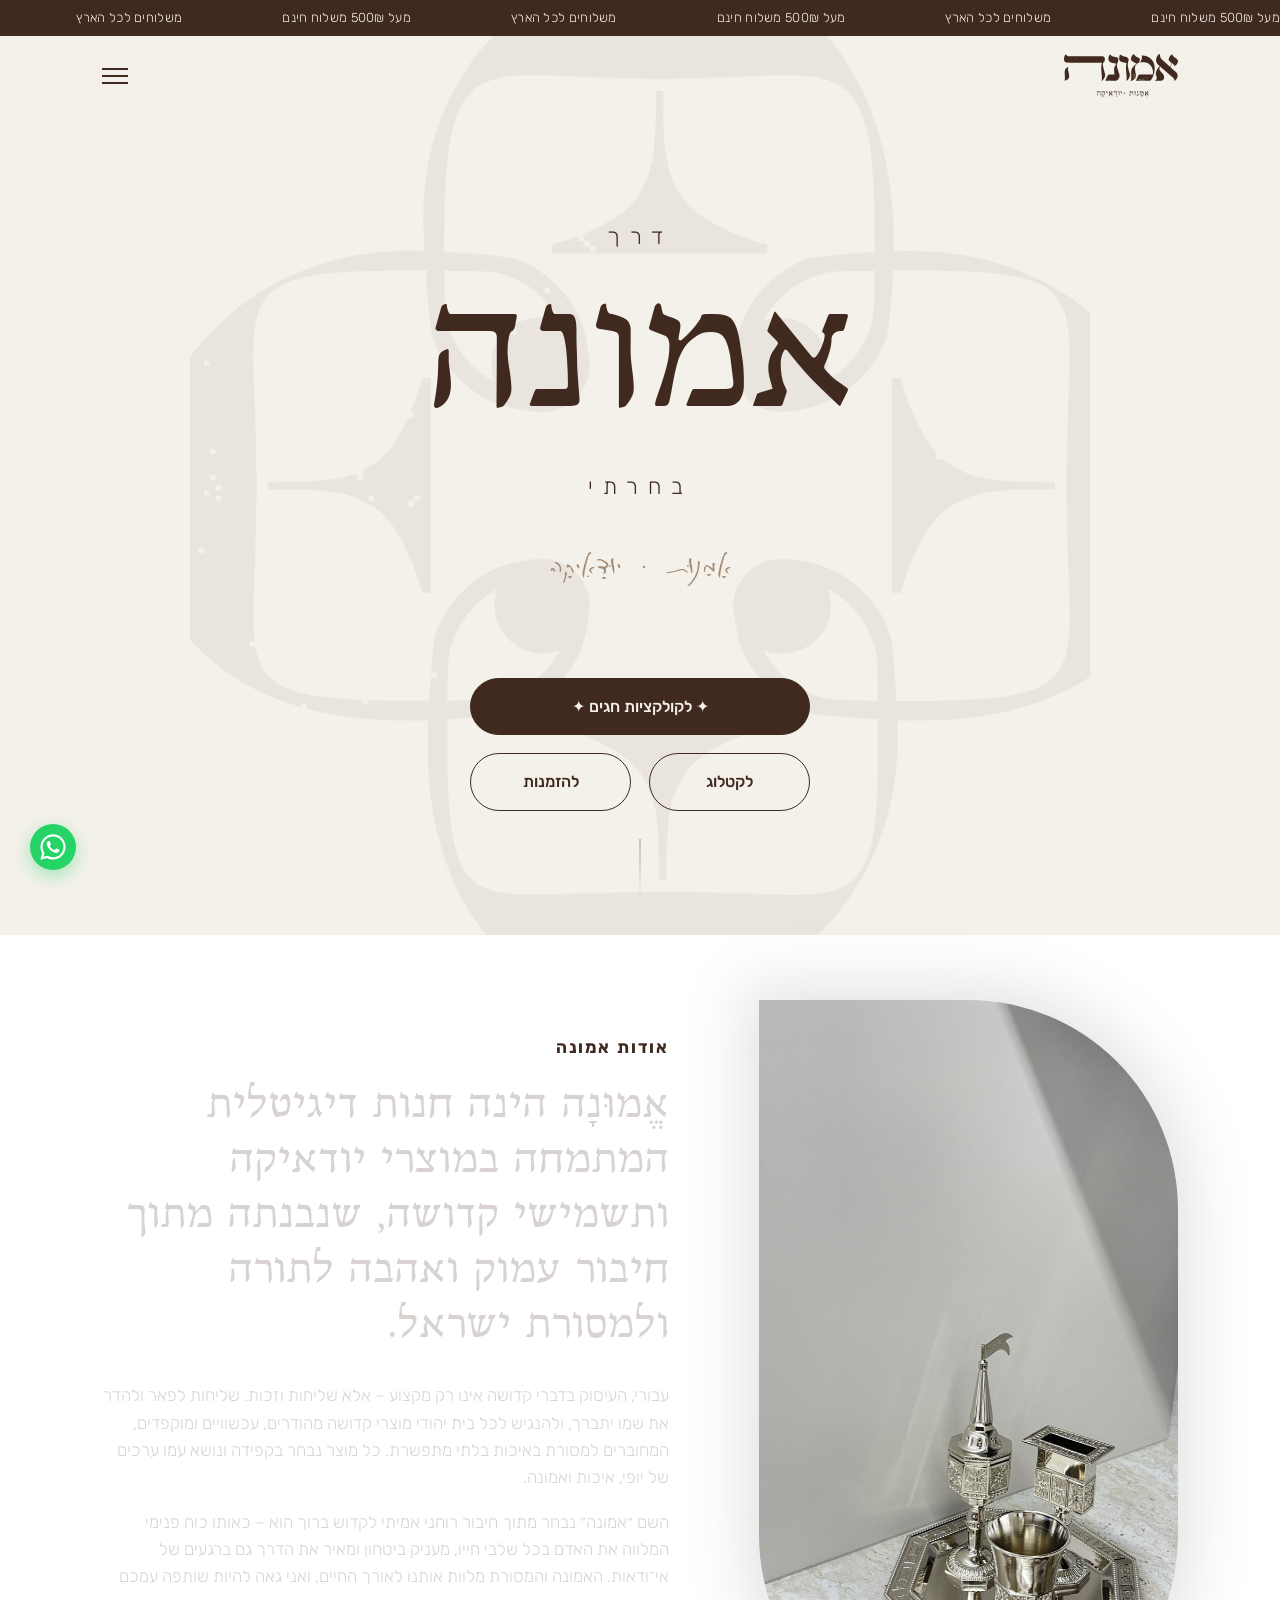
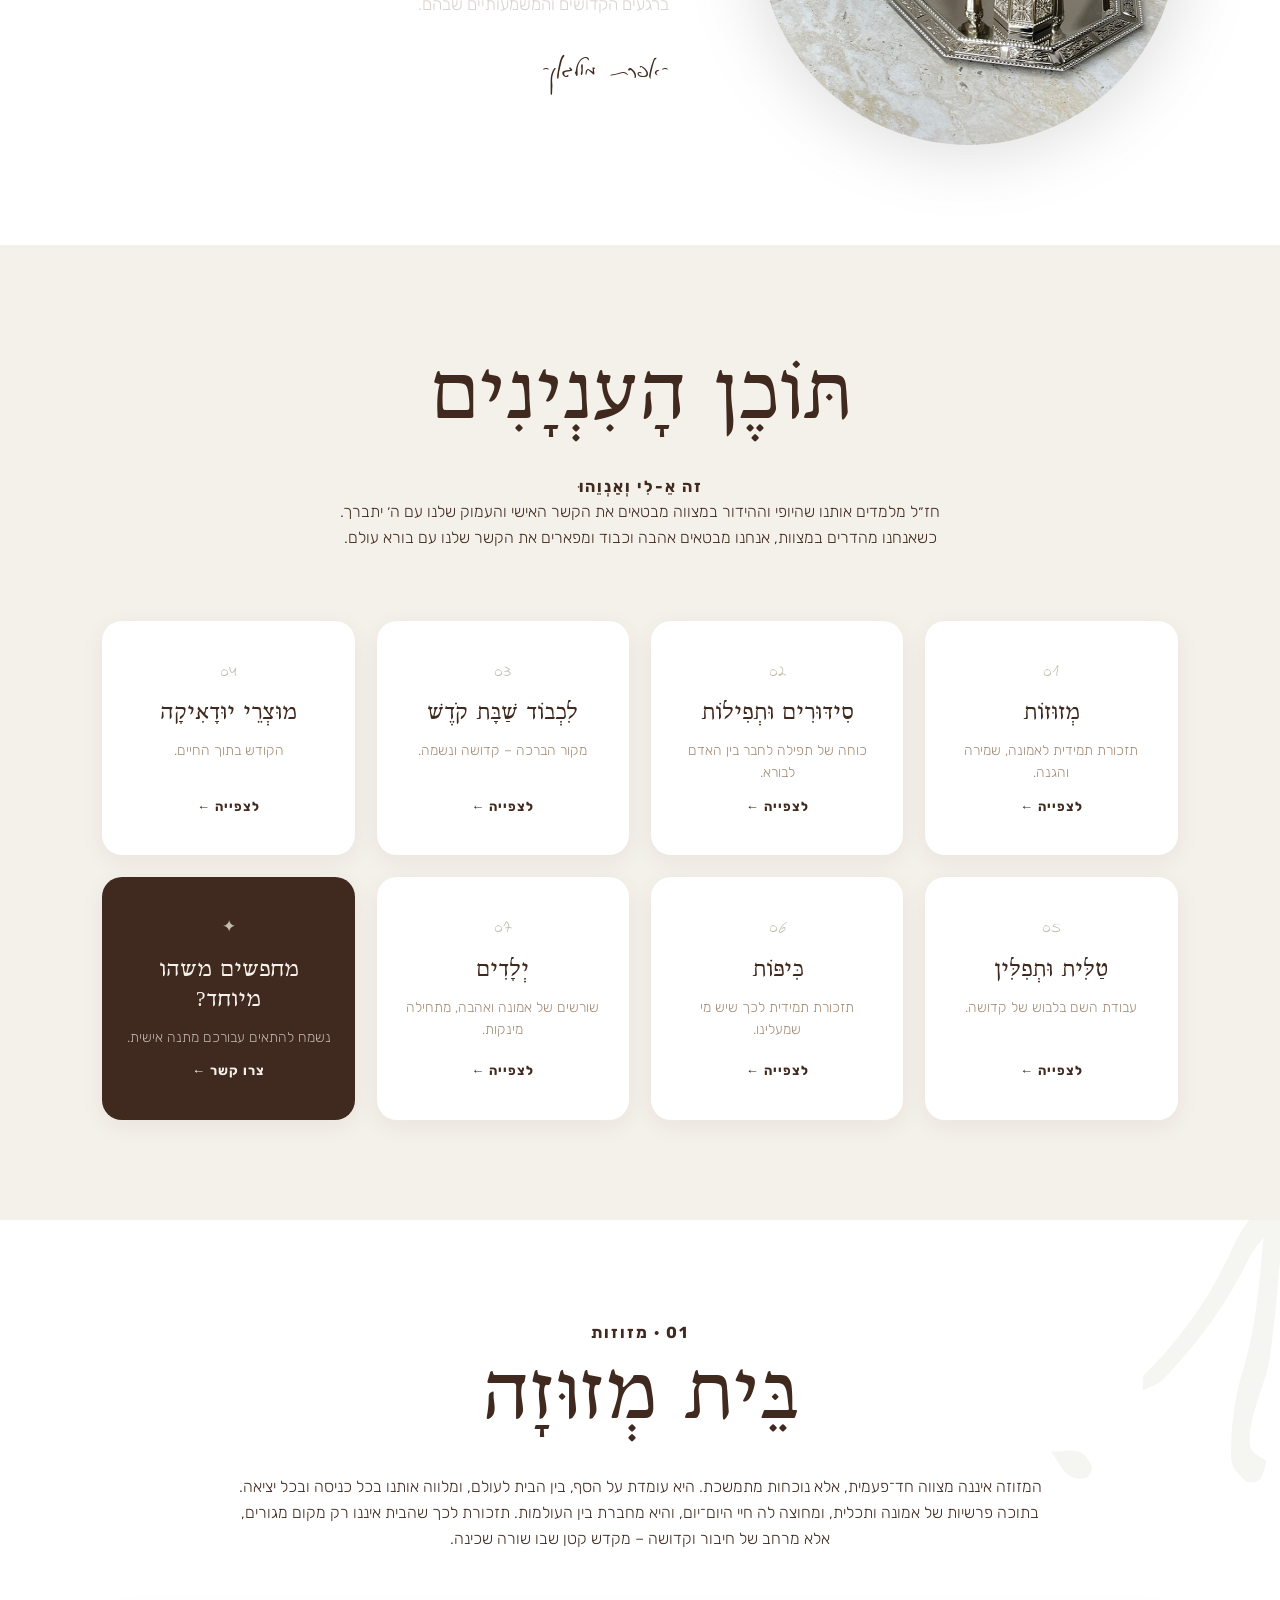
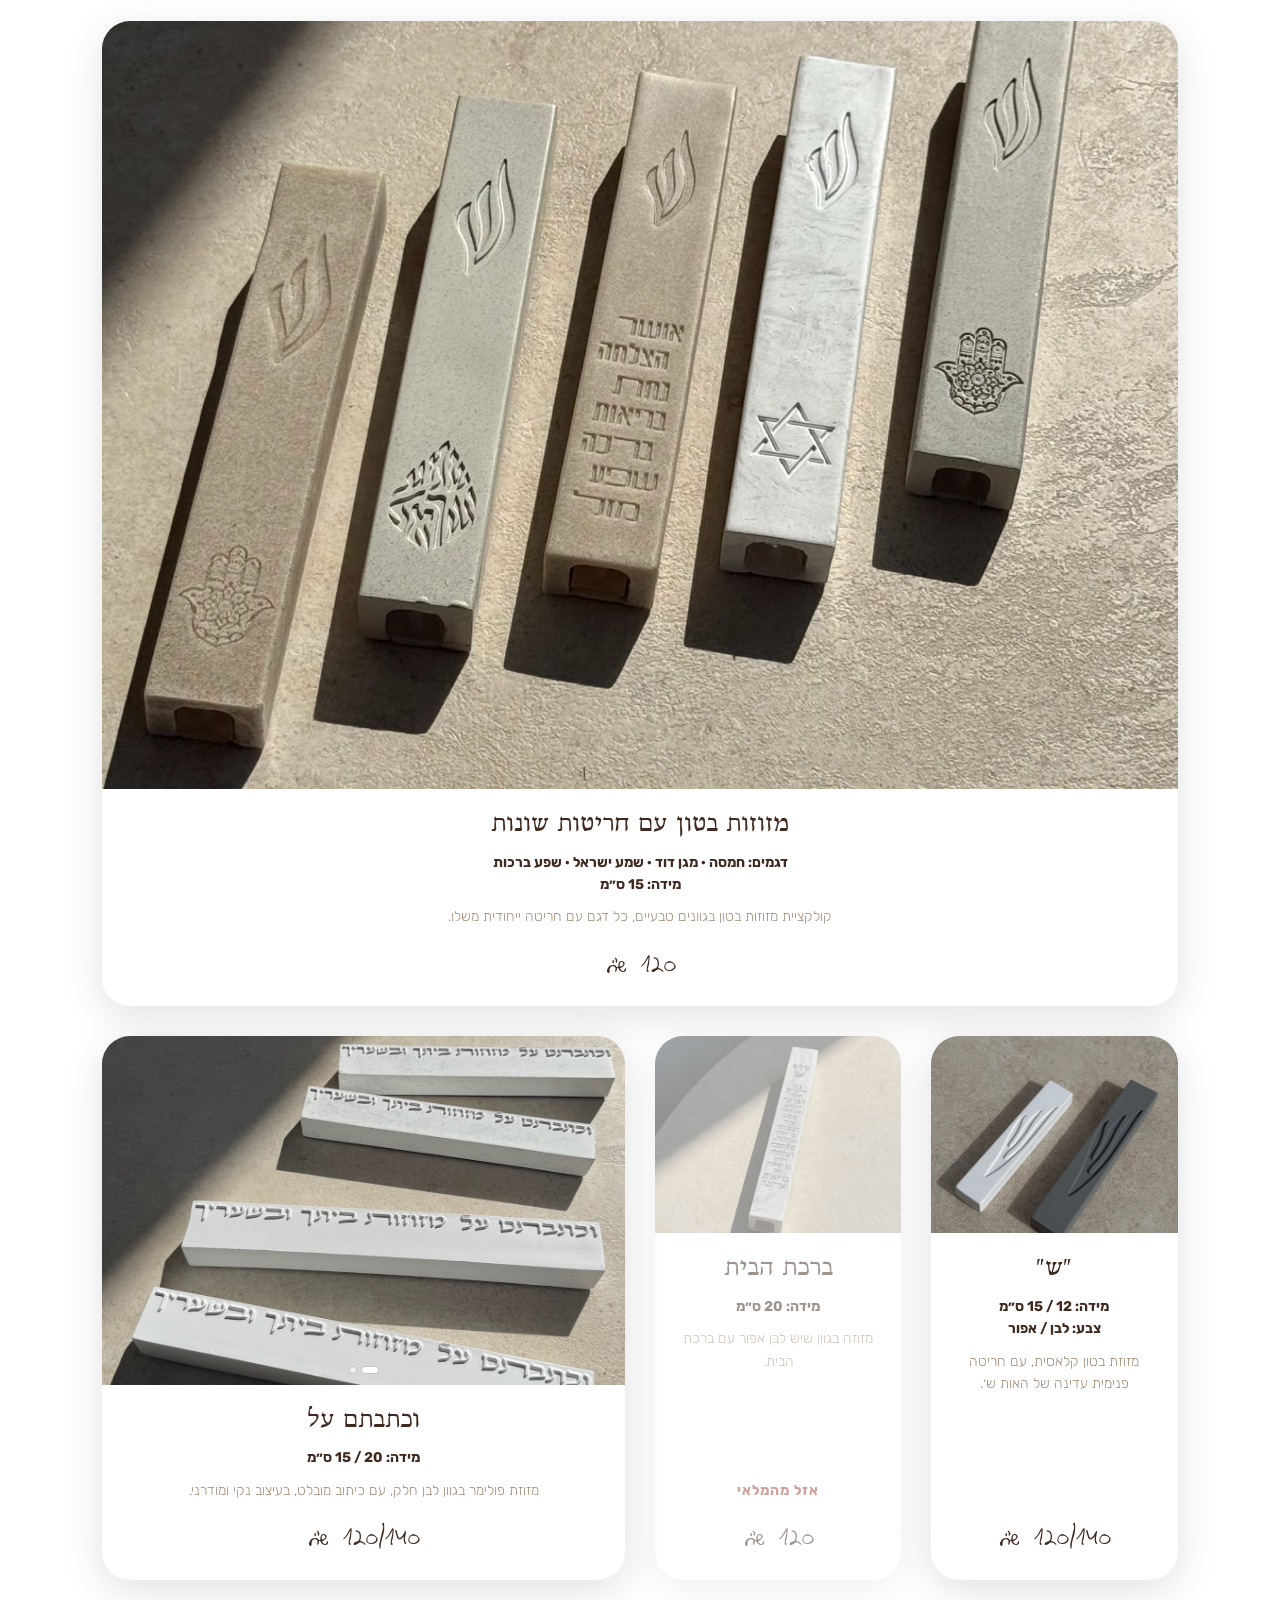
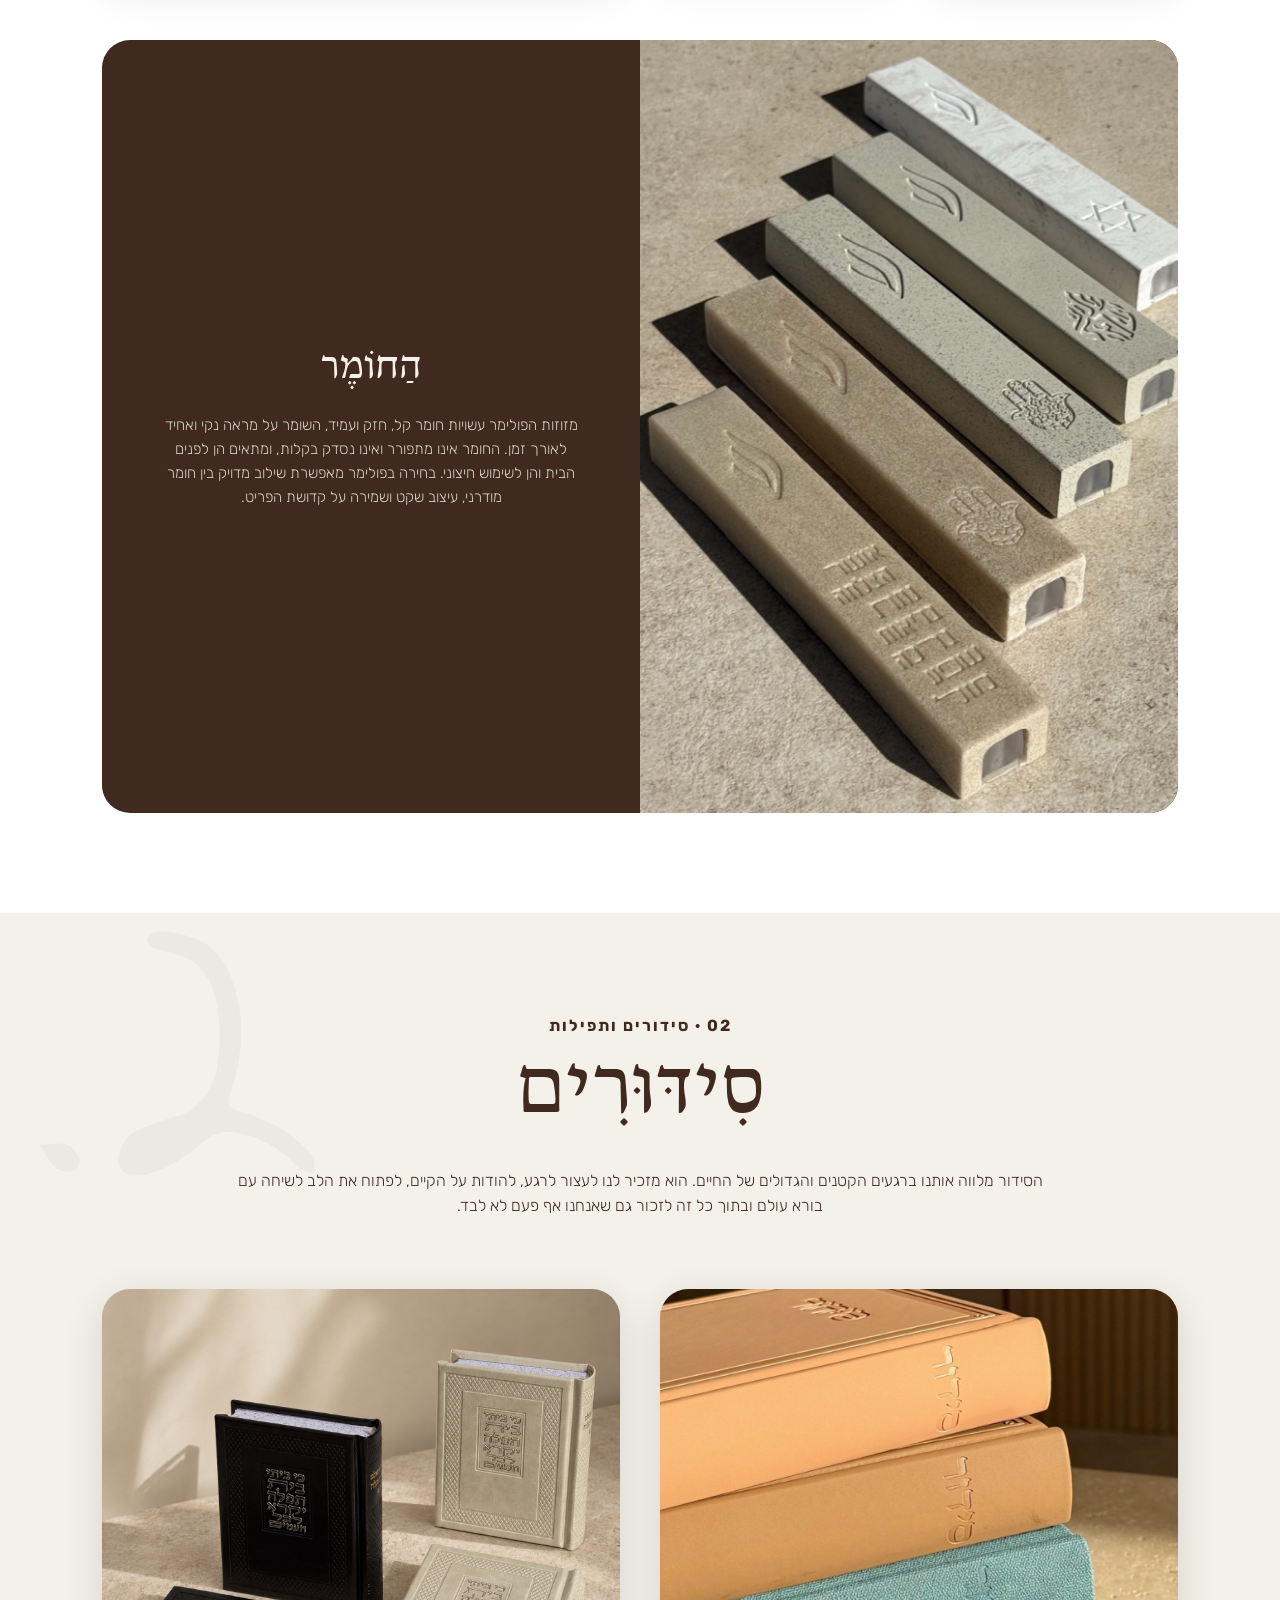
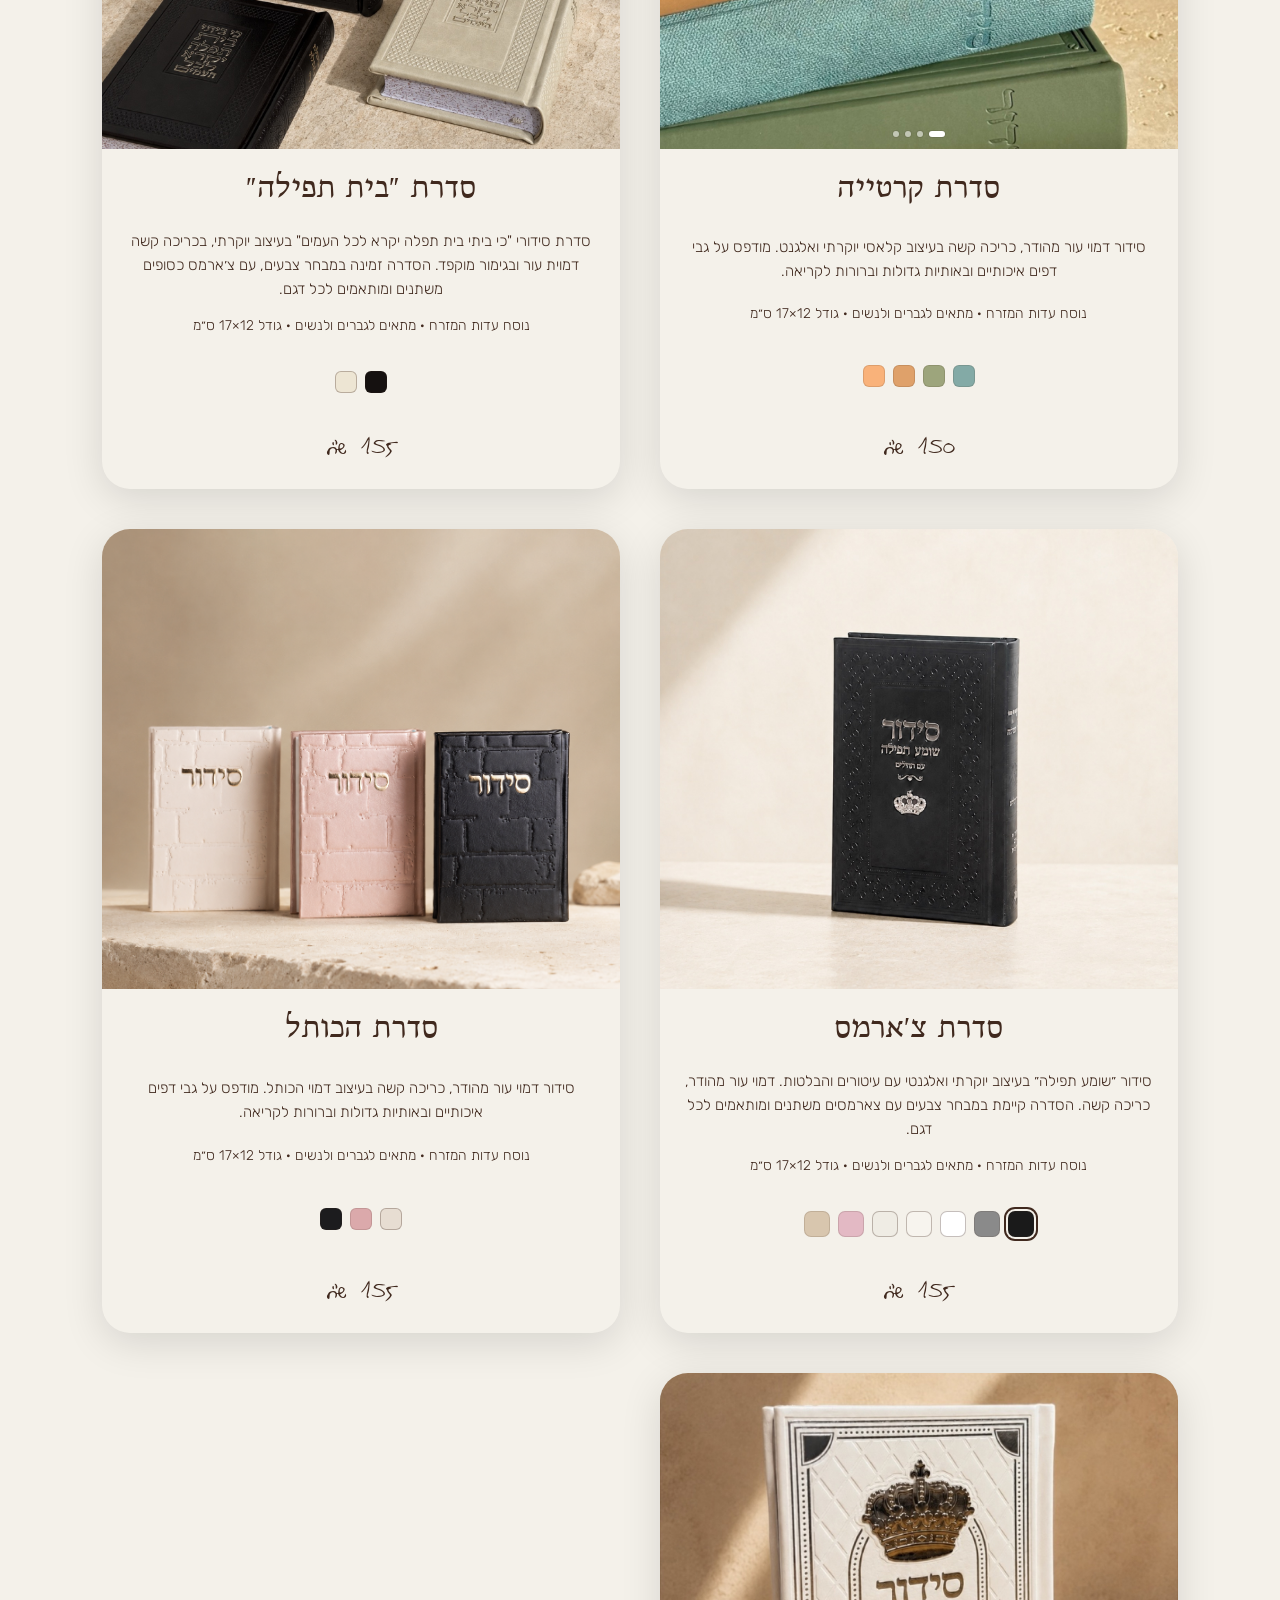
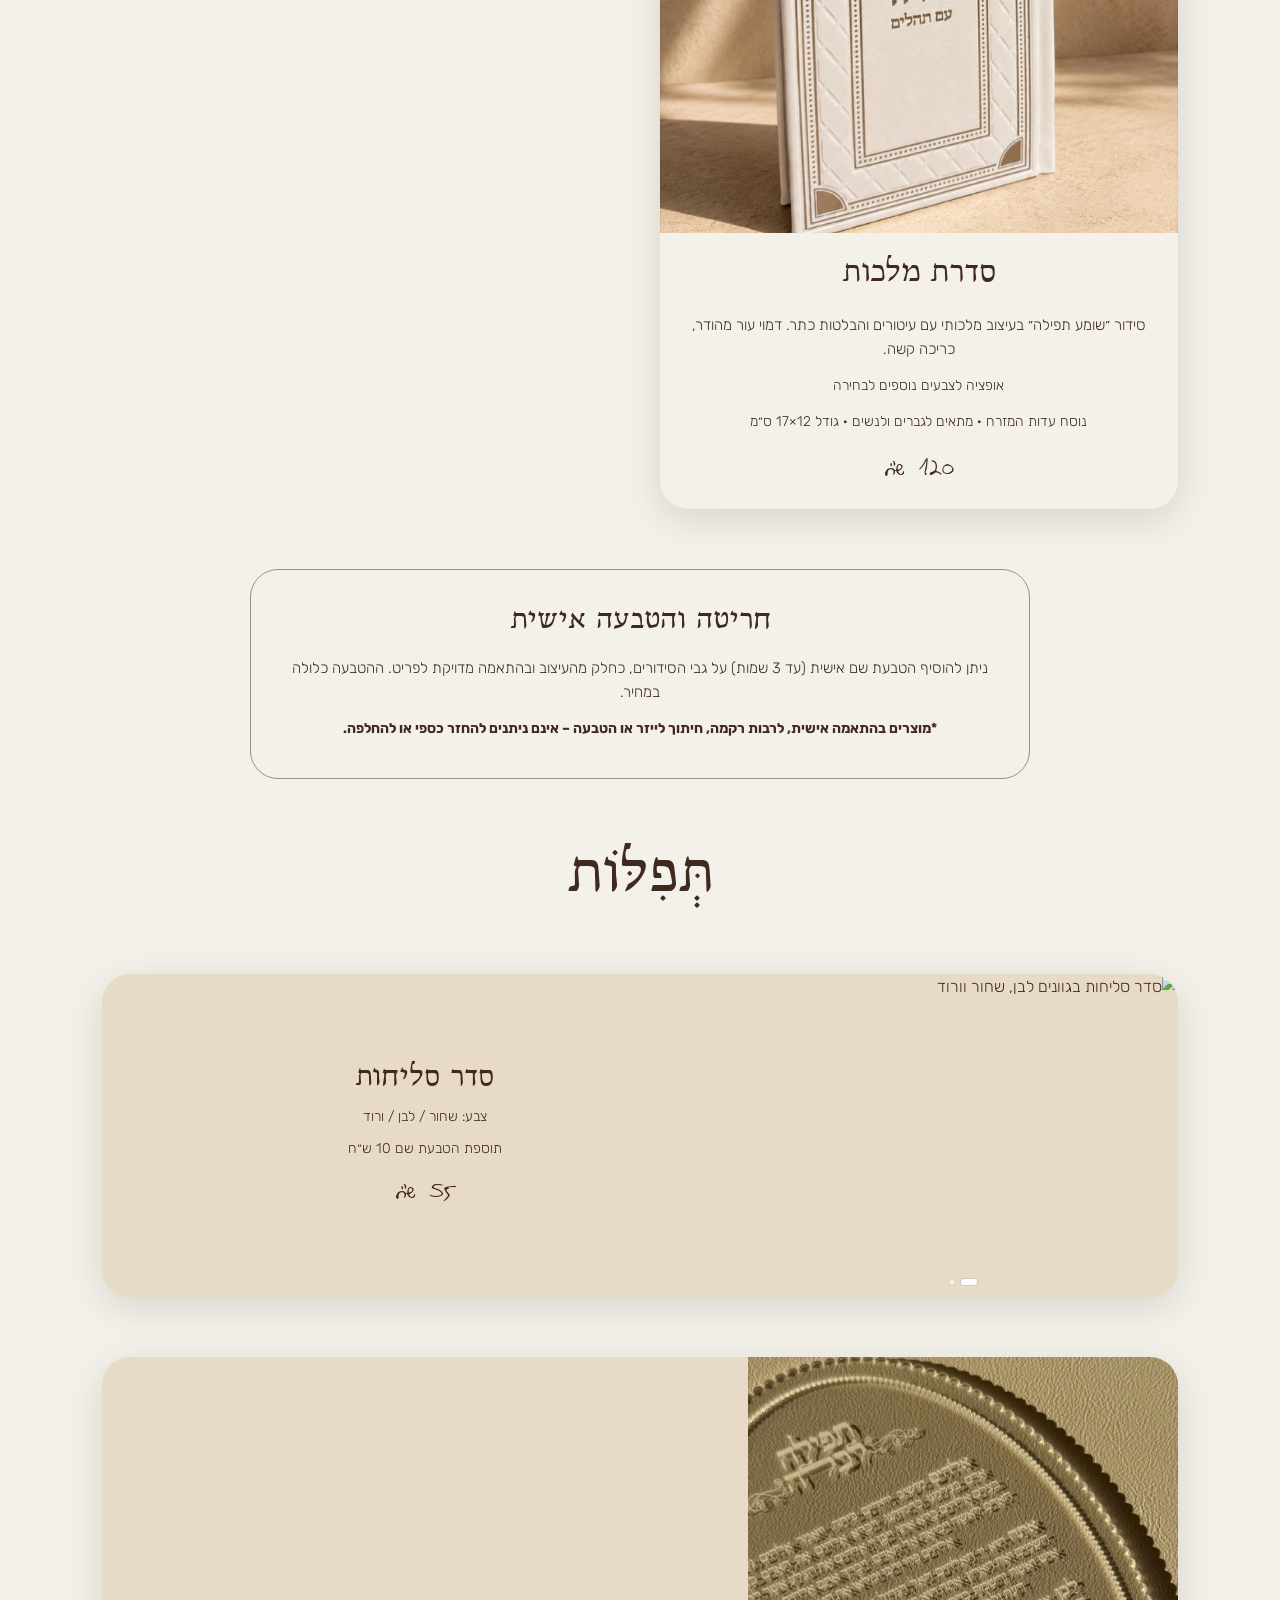
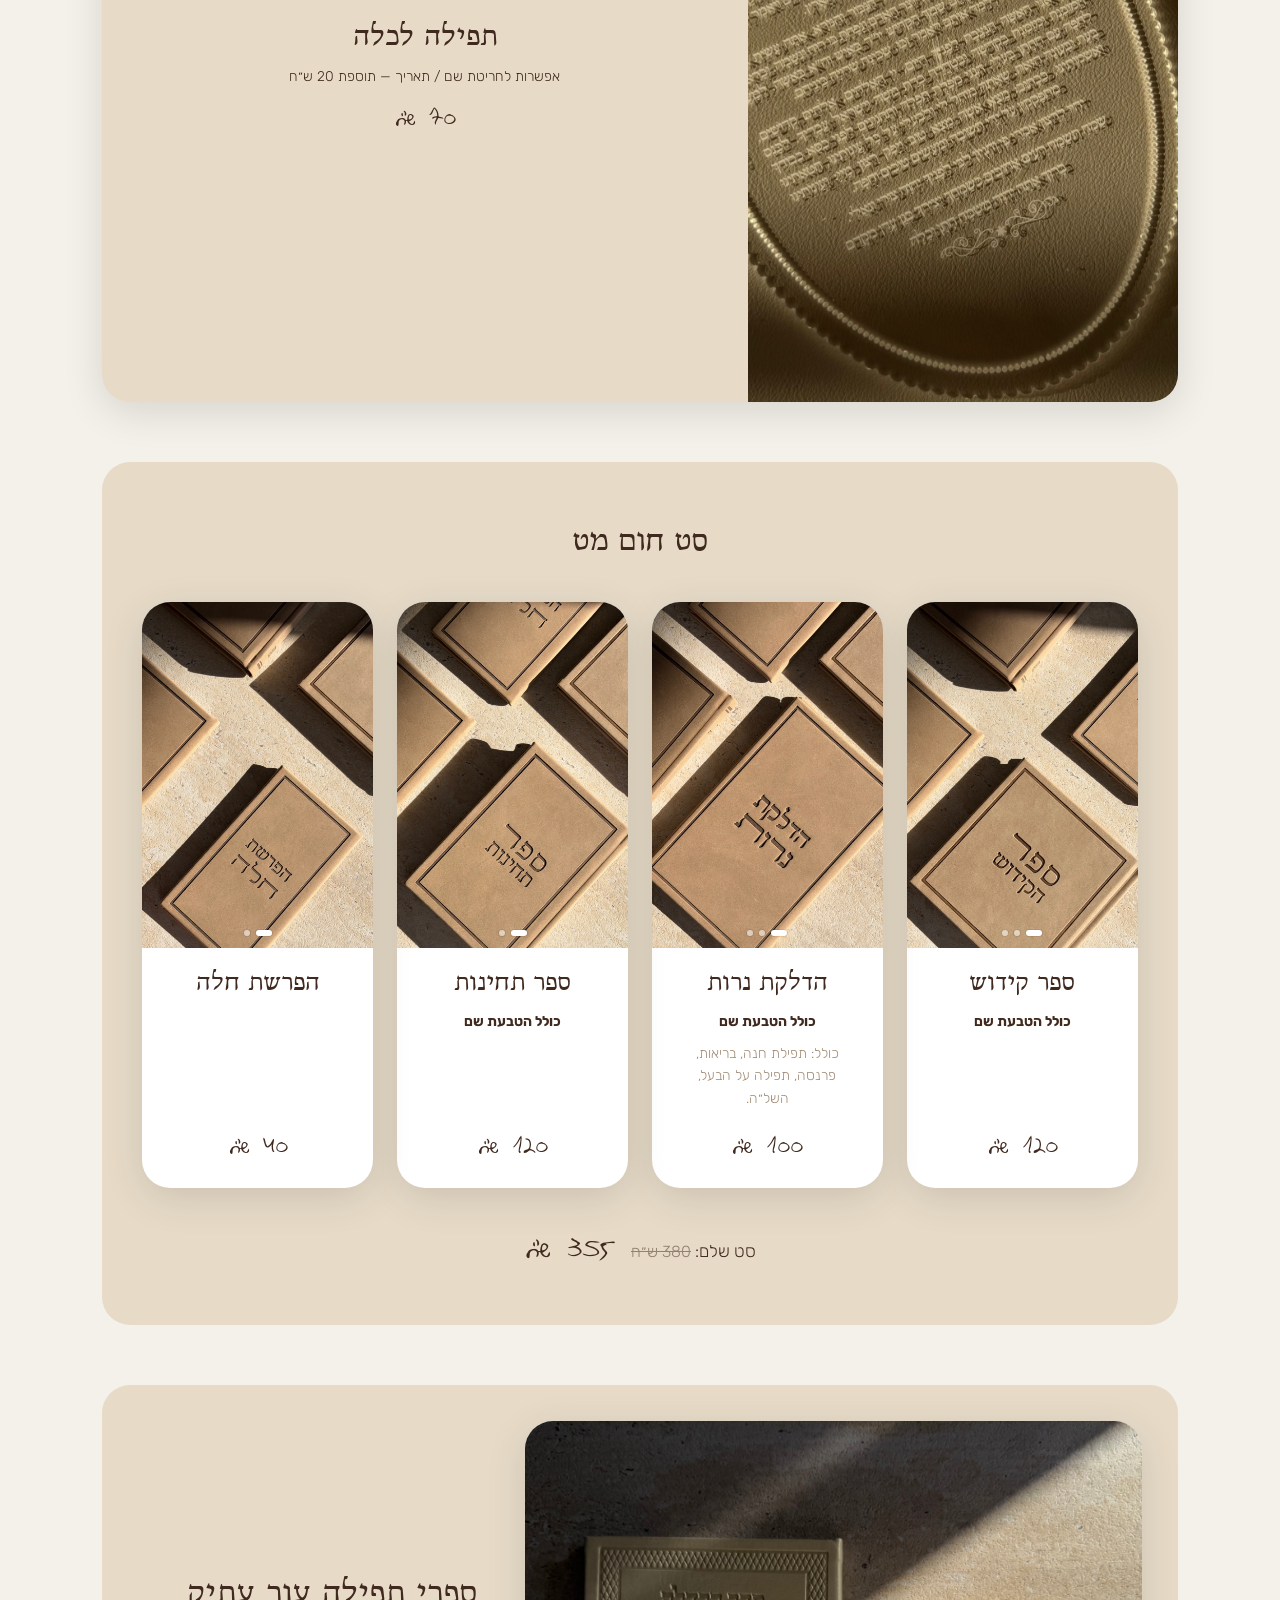
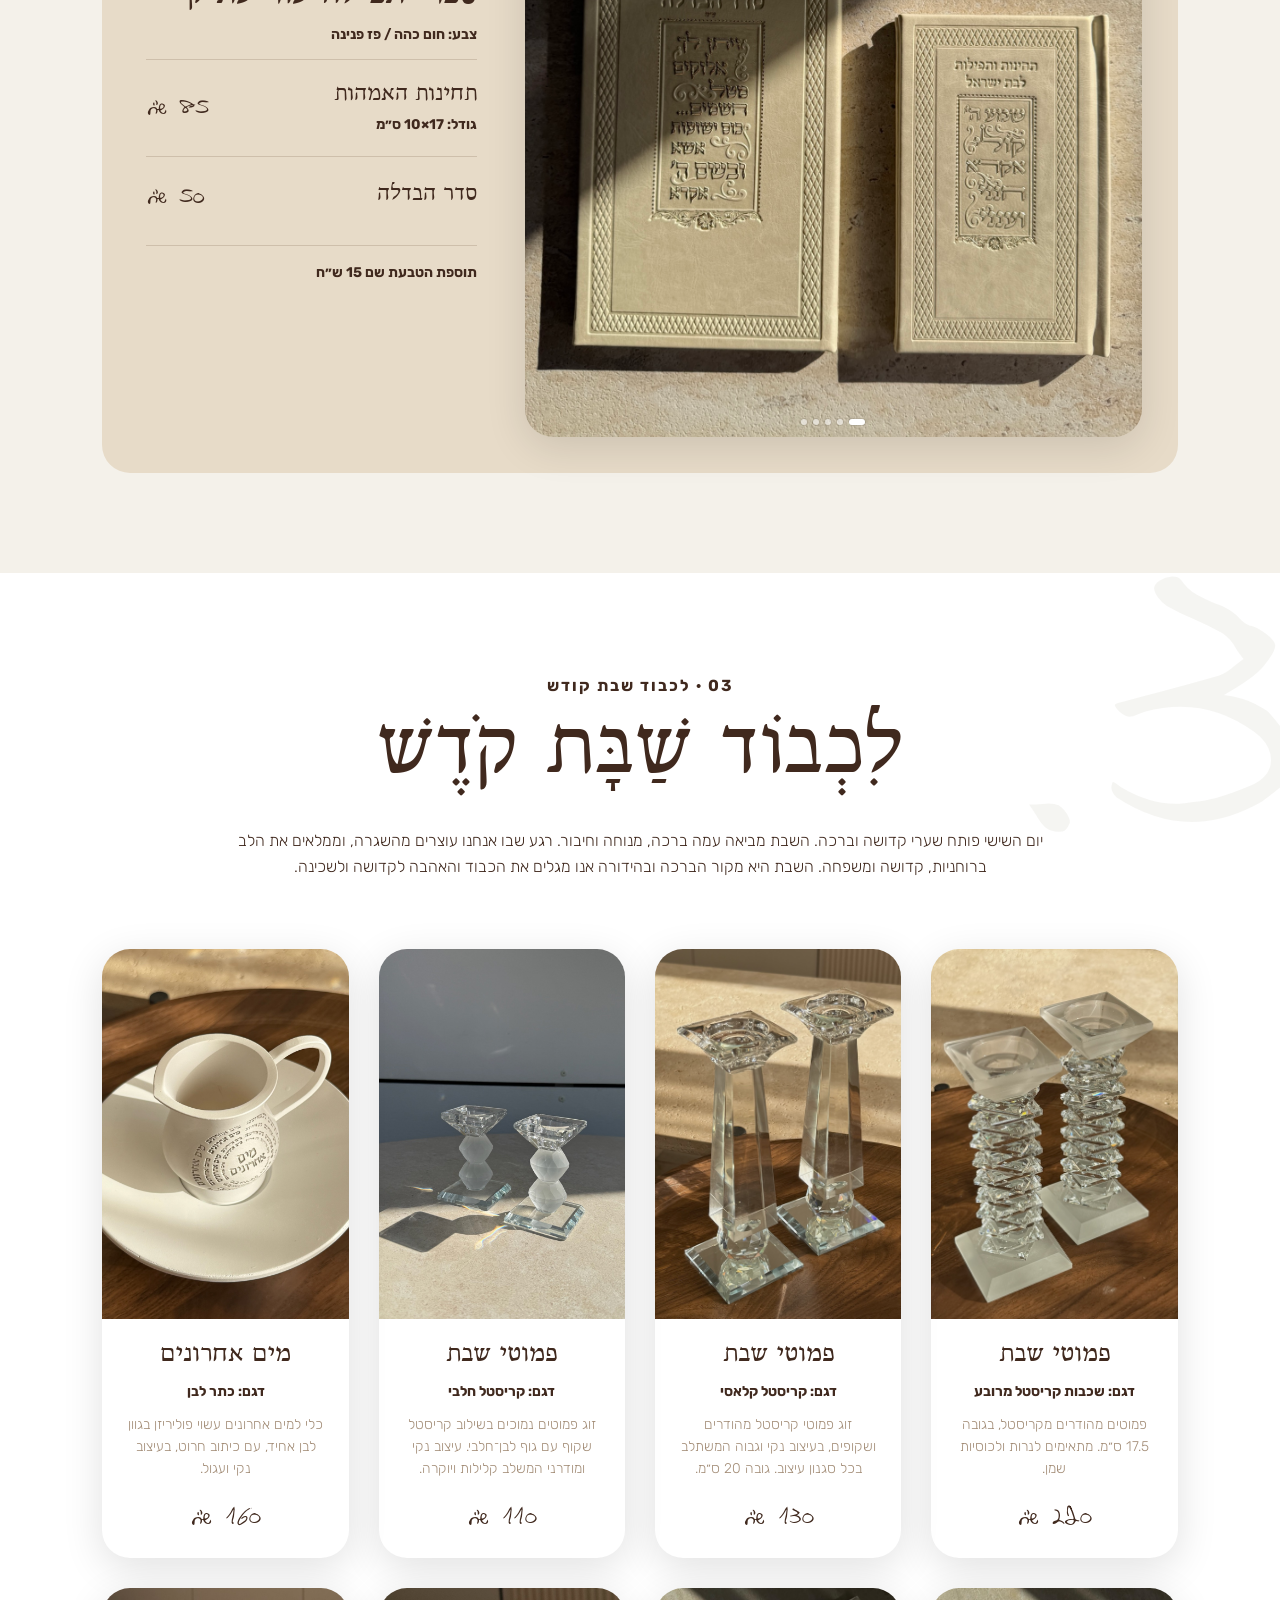
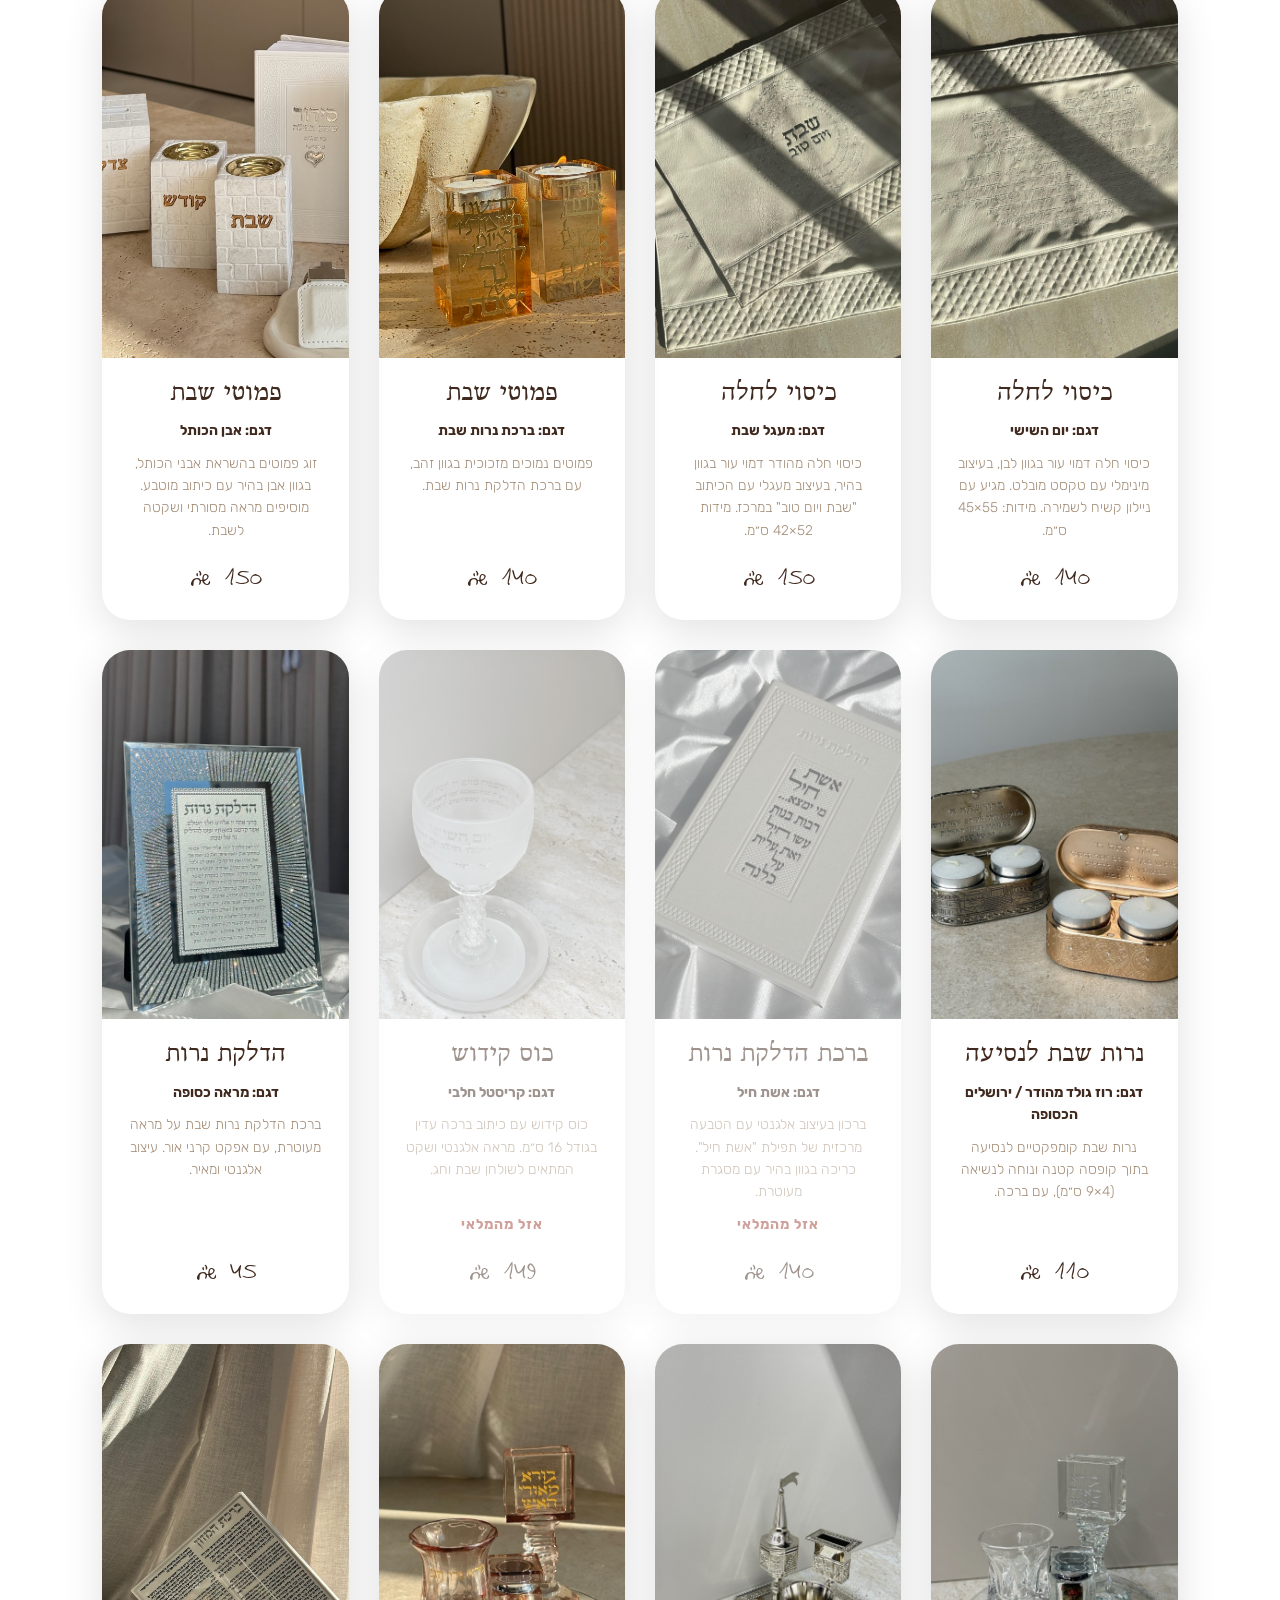
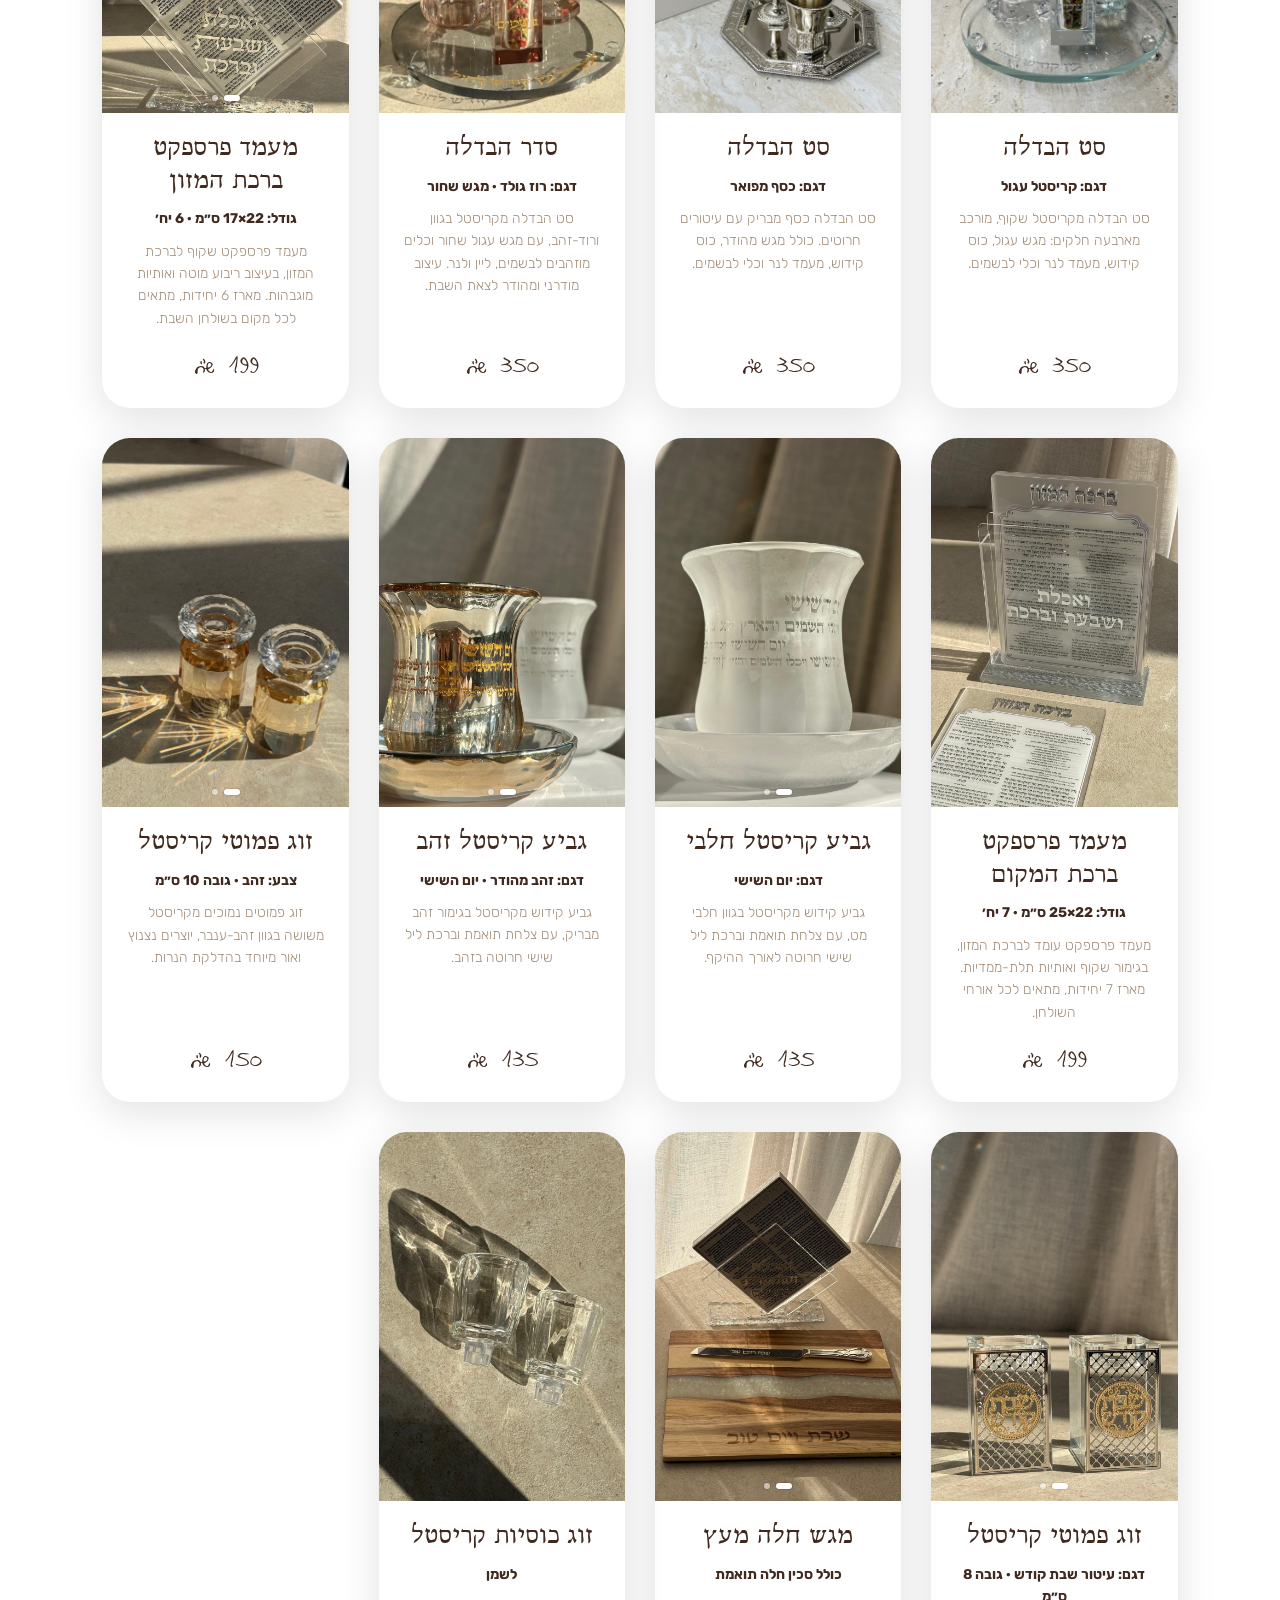
==== commit c0c12045: "Compress product images and add new chalaka seder set photo Resize/recompress all JPGs (max width 16" ====
--- a/index.html
+++ b/index.html
@@ -1099,11 +1099,13 @@
         <div class="pc-kid-img">
           <div class="pc-img-swipe" style="height:100%;">
             <div class="pc-img-track">
+              <img src="assets/img/kids_chalaka_seder_set.jpeg" alt="סדר חלאקה בצבעי לבן ואפור">
               <img src="assets/img/kids_chalaka_seder_white.jpg" alt="סדר חלאקה - לבן">
               <img src="assets/img/kids_chalaka_seder_gray.jpg" alt="סדר חלאקה - אפור">
             </div>
             <div class="pc-img-dots">
               <span class="dot active"></span>
+              <span class="dot"></span>
               <span class="dot"></span>
             </div>
           </div>
